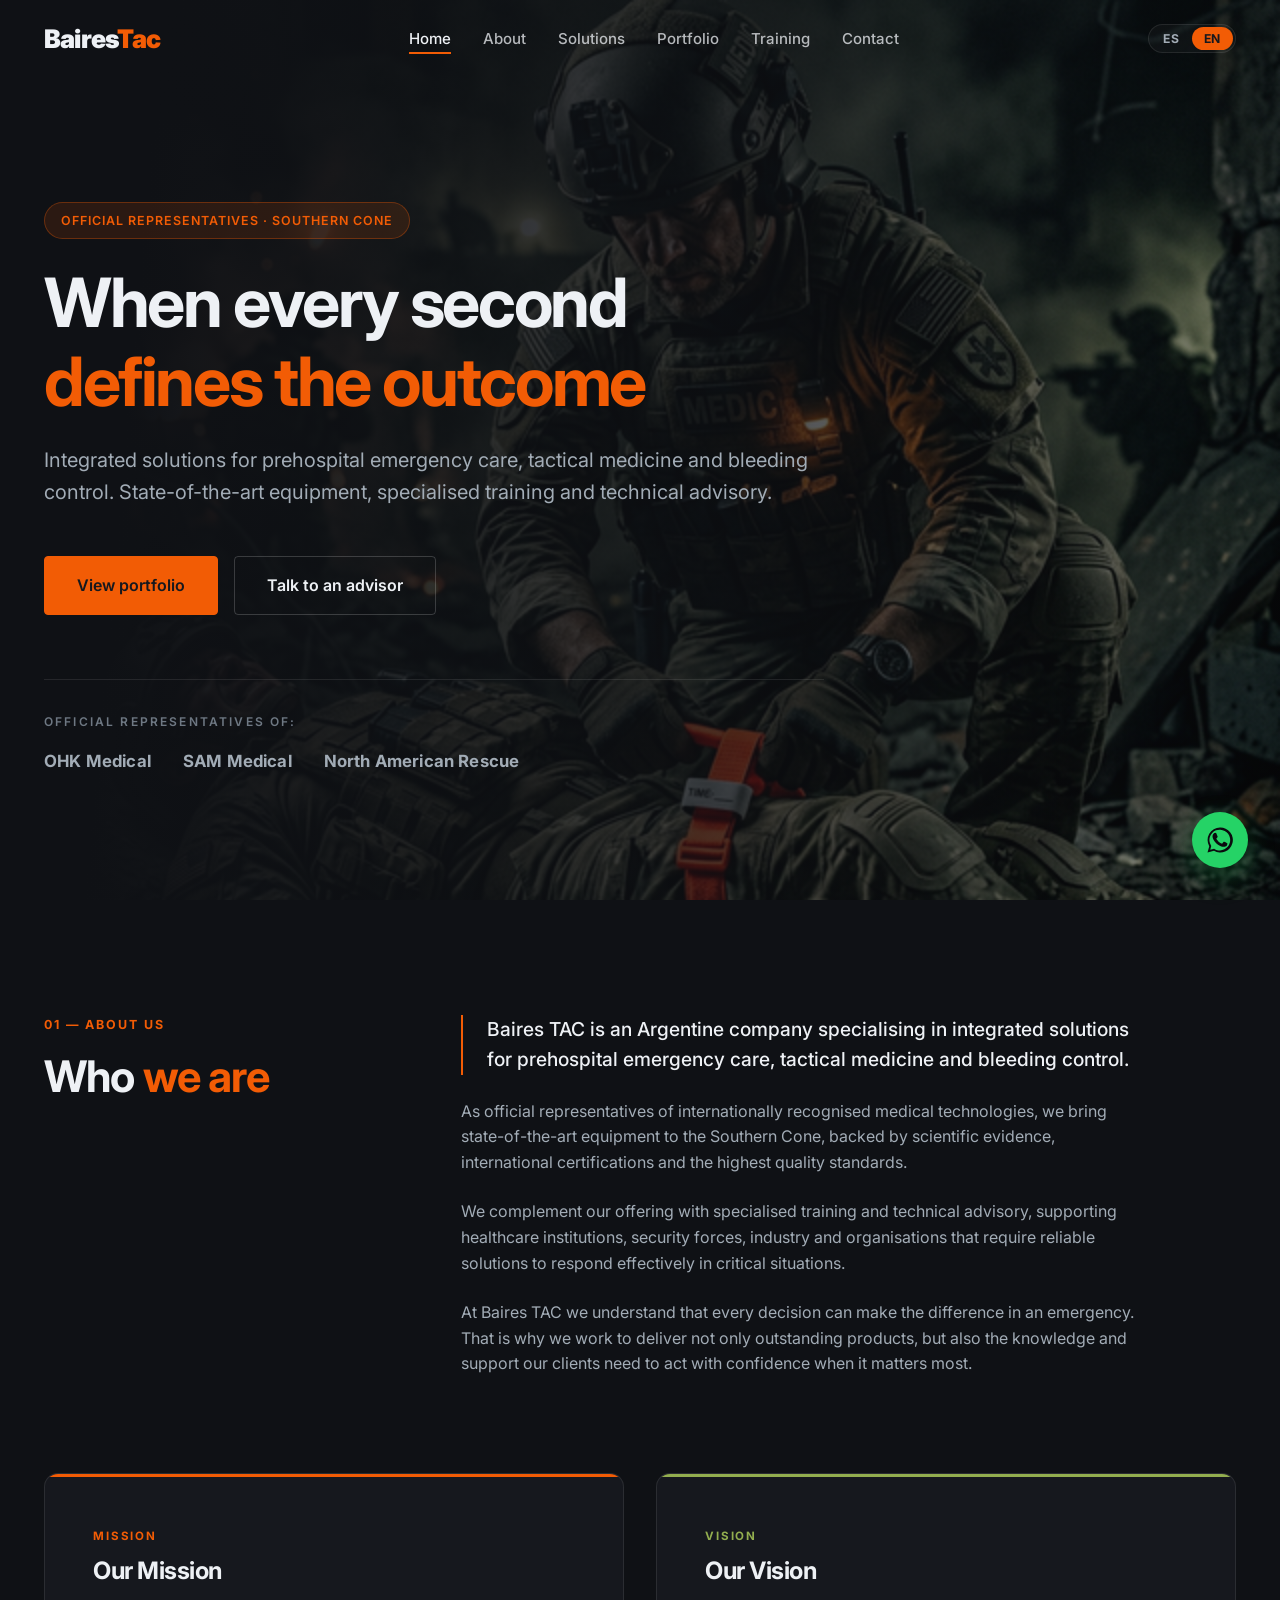
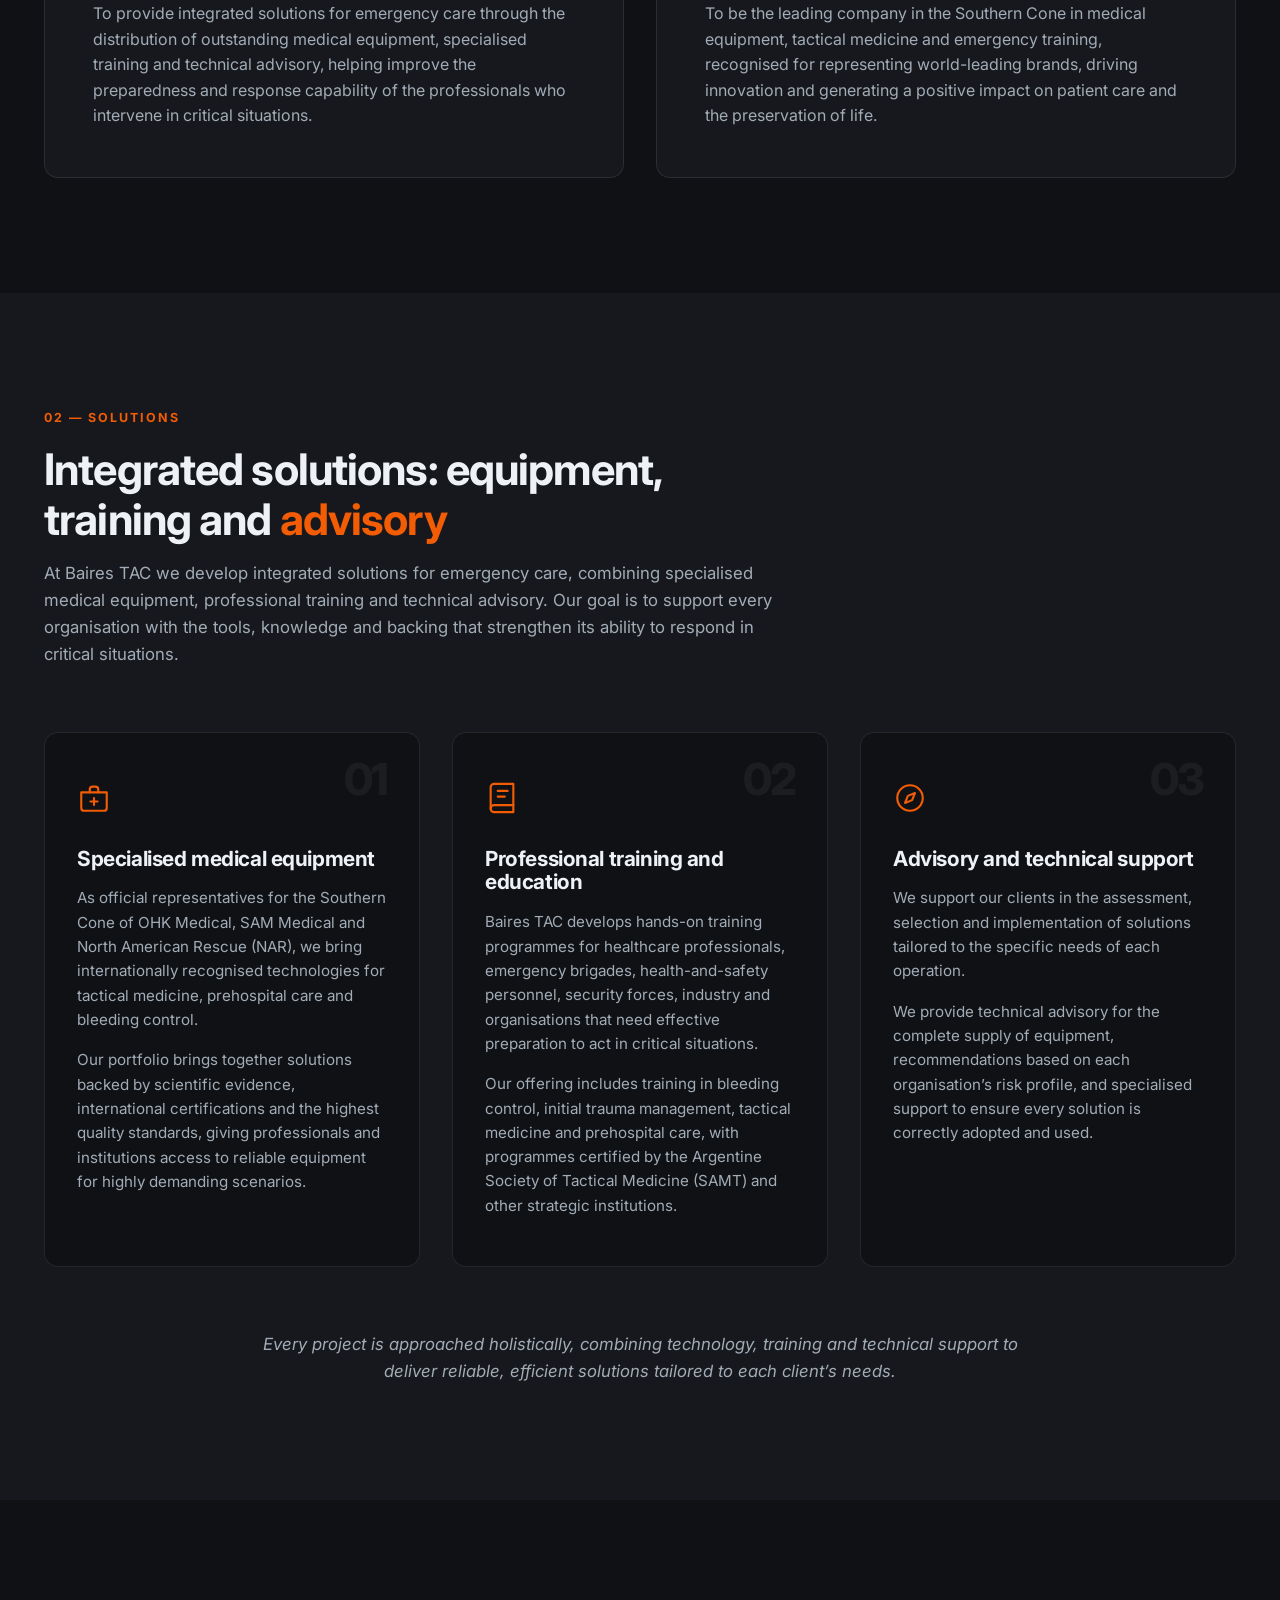
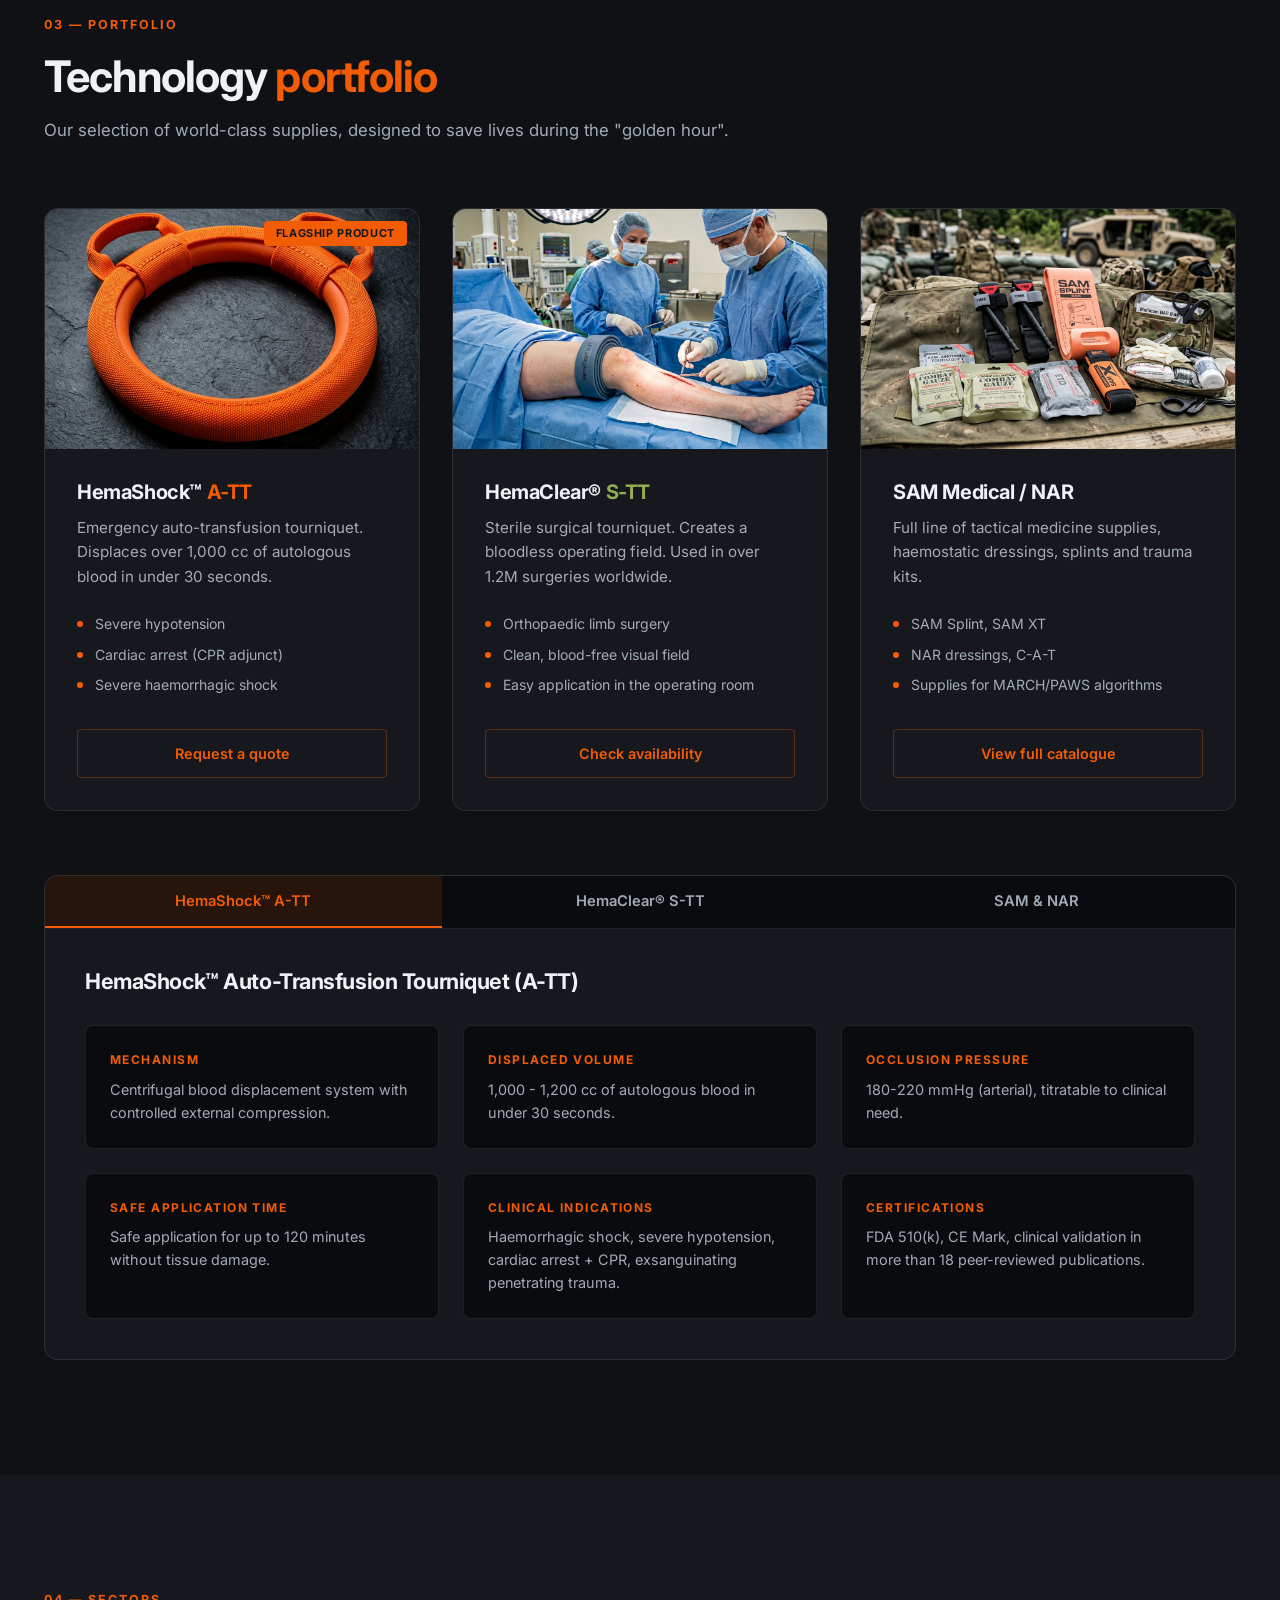
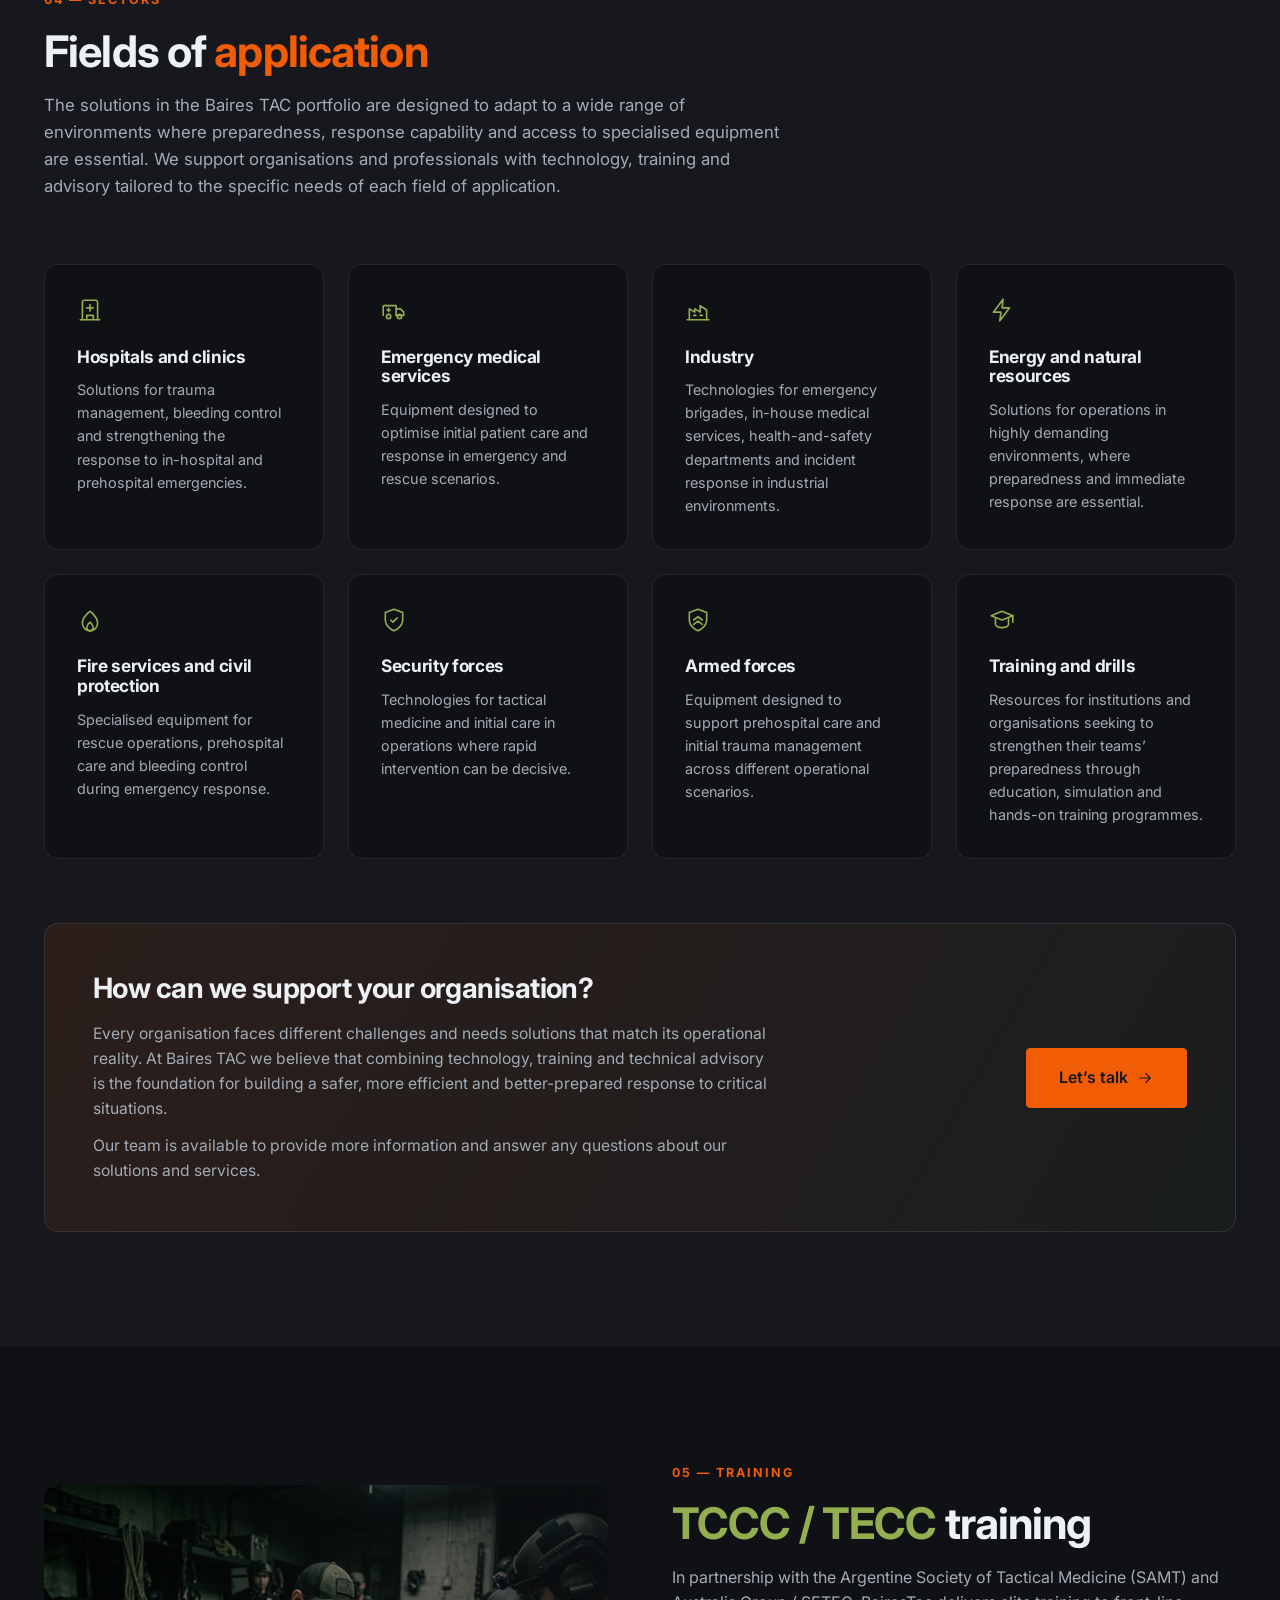
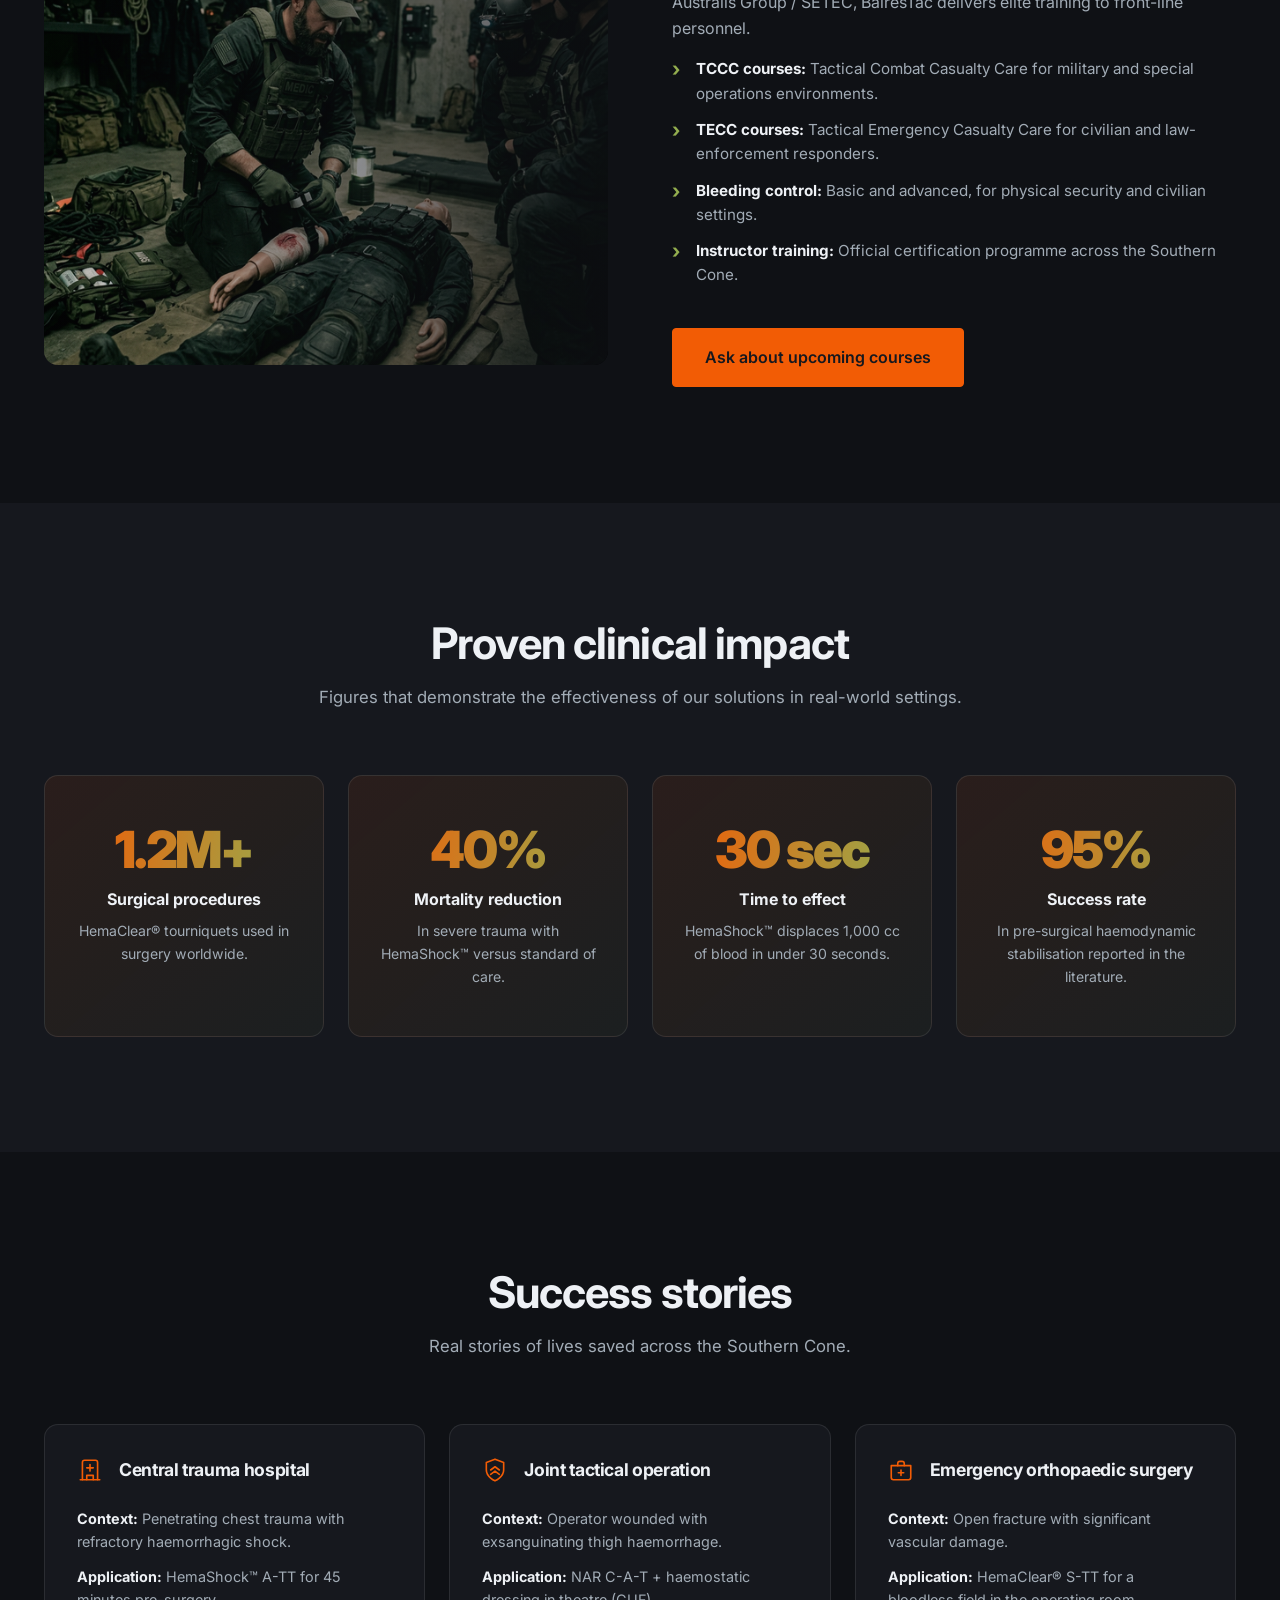
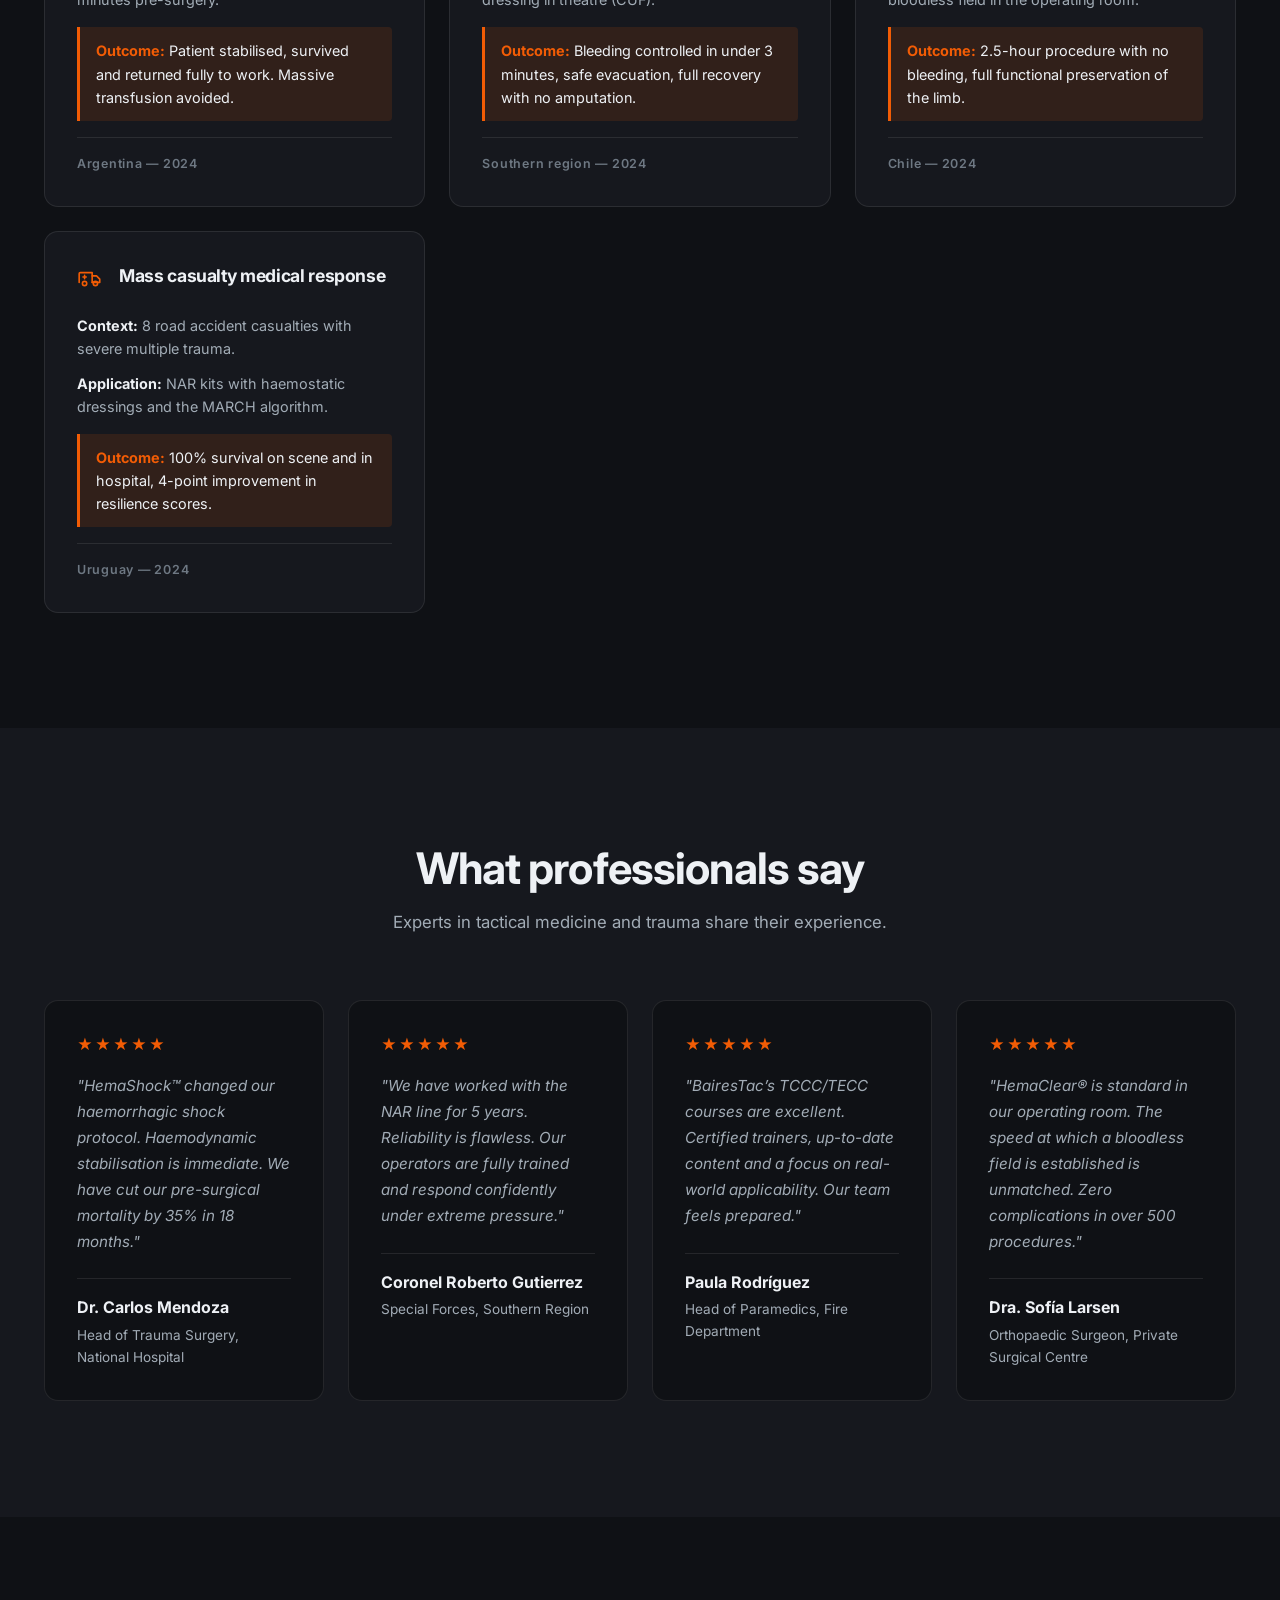
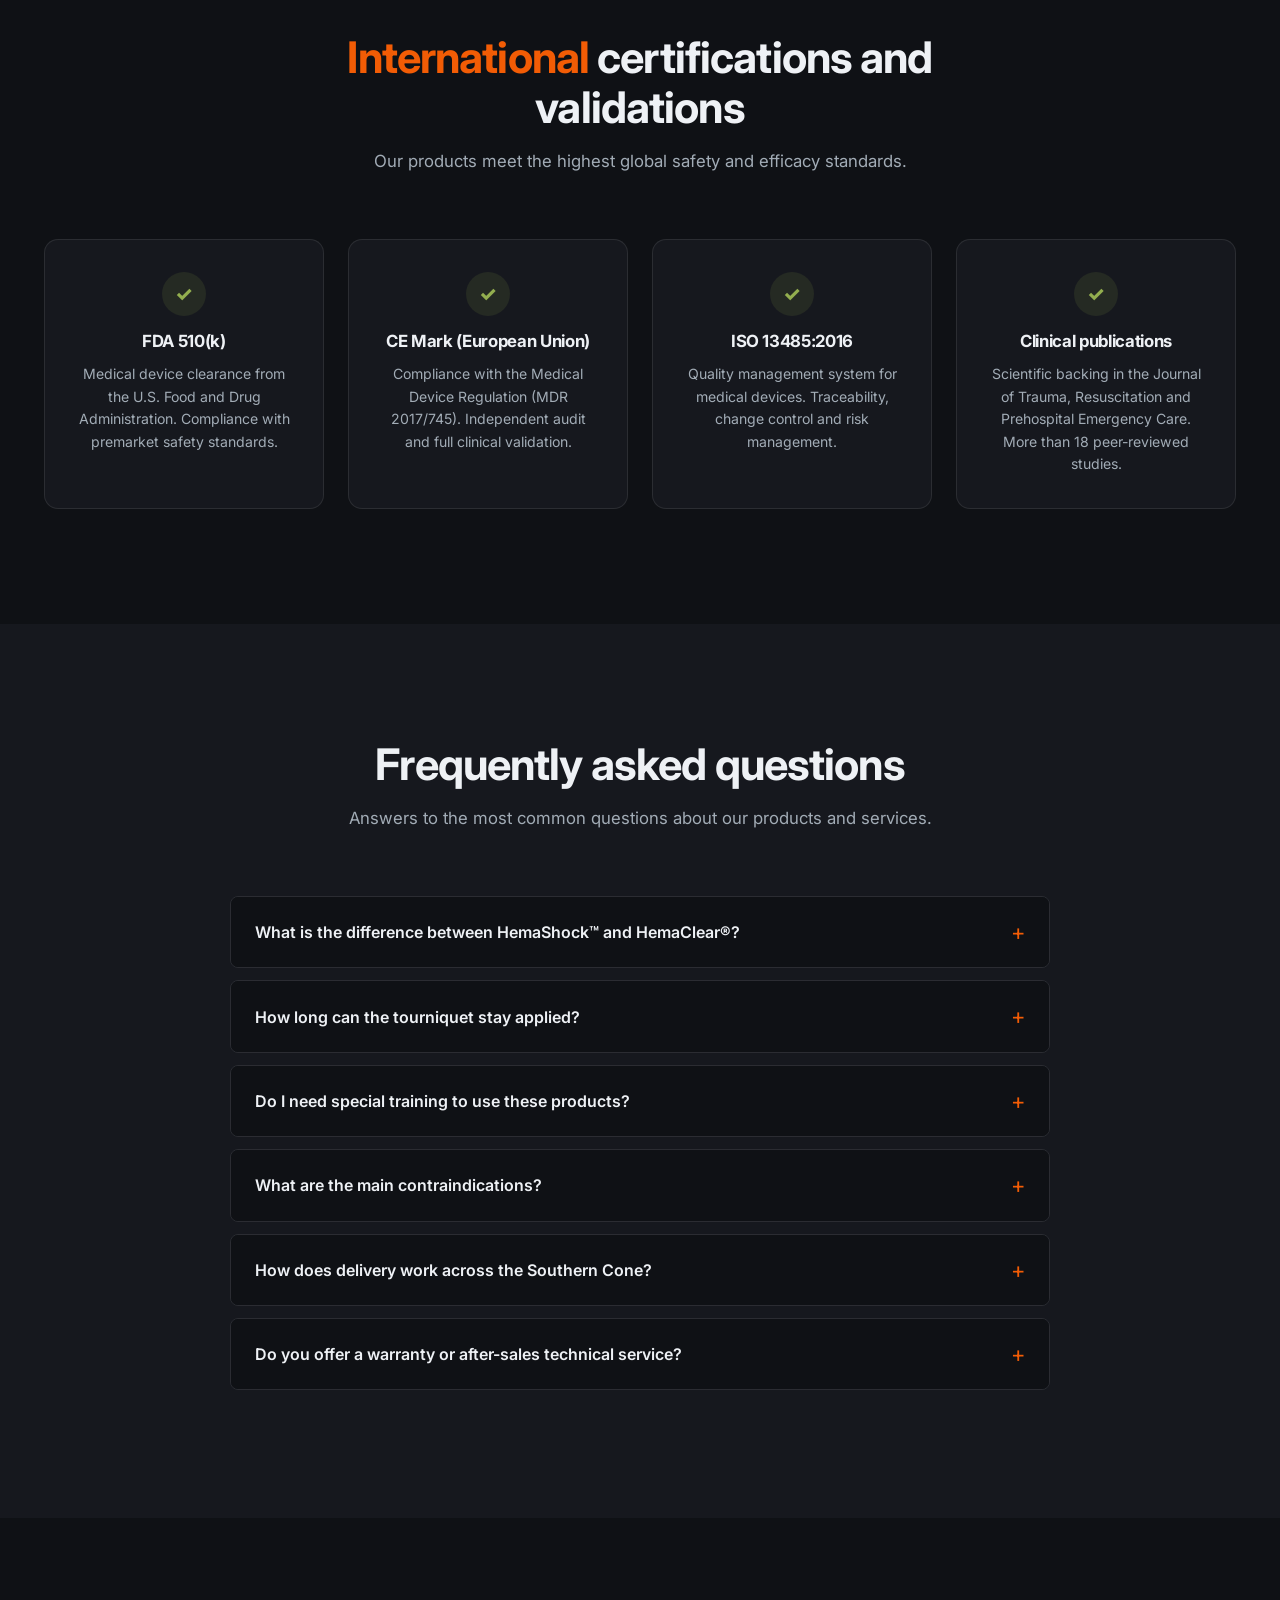
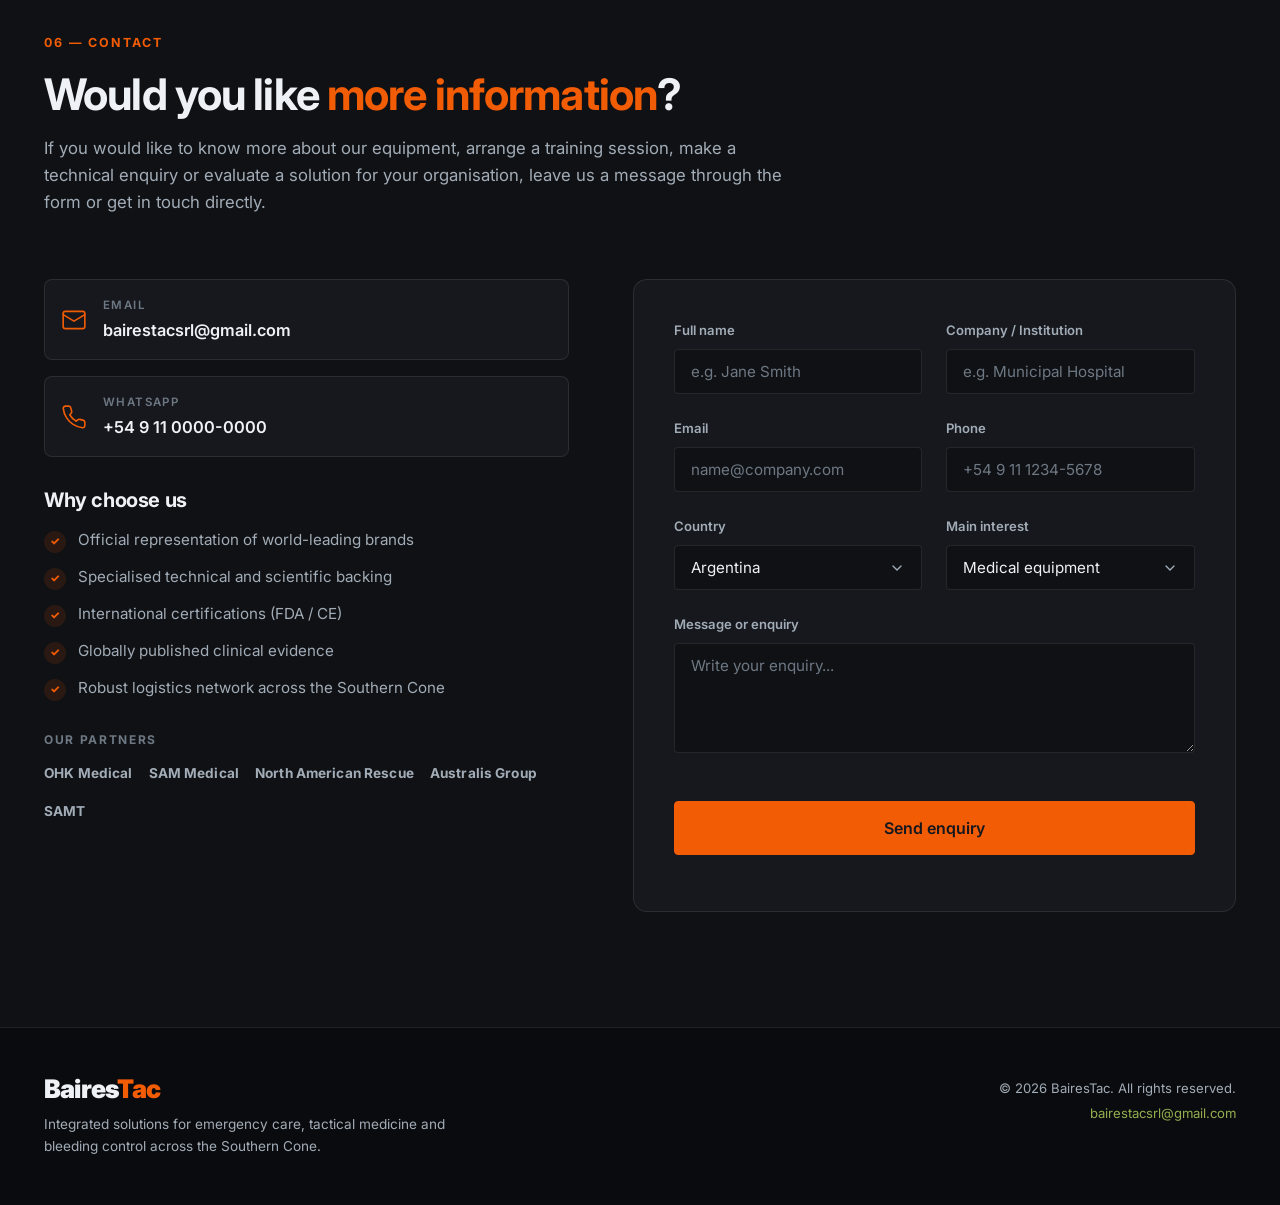
==== index.html @ 8e3c3877 "feat: reestructurar secciones, arreglar formulario y agregar ES/EN Contenido y estructura - Nueva se" ====
<!DOCTYPE html>
<html lang="es">

<head>
    <meta charset="UTF-8">
    <meta name="viewport" content="width=device-width, initial-scale=1.0">
    <title data-i18n="meta.title">BairesTac | Soluciones integrales para la atención de emergencias</title>
    <meta name="description" data-i18n-content="meta.description"
        content="Empresa argentina especializada en soluciones integrales para emergencias prehospitalarias, medicina táctica y control de hemorragias. Representantes oficiales de OHK Medical, SAM Medical y North American Rescue.">
    <link rel="preconnect" href="https://fonts.googleapis.com">
    <link rel="preconnect" href="https://fonts.gstatic.com" crossorigin>
    <link href="https://fonts.googleapis.com/css2?family=Inter:wght@300;400;500;600;700;800;900&display=swap"
        rel="stylesheet">
    <link rel="stylesheet" href="style.css">
</head>

<body>
    <a class="skip-link" href="#main" data-i18n="a11y.skip">Saltar al contenido principal</a>

    <!-- Icon sprite -->
    <svg class="svg-defs" aria-hidden="true" focusable="false" xmlns="http://www.w3.org/2000/svg">
        <defs>
            <symbol id="i-equipamiento" viewBox="0 0 24 24">
                <path d="M3 8h18v11a2 2 0 0 1-2 2H5a2 2 0 0 1-2-2z" />
                <path d="M9 8V6a2 2 0 0 1 2-2h2a2 2 0 0 1 2 2v2" />
                <path d="M12 12v5M9.5 14.5h5" />
            </symbol>
            <symbol id="i-formacion" viewBox="0 0 24 24">
                <path d="M4 19.5A2.5 2.5 0 0 1 6.5 17H20" />
                <path d="M6.5 2H20v20H6.5A2.5 2.5 0 0 1 4 19.5v-15A2.5 2.5 0 0 1 6.5 2z" />
                <path d="M9 7h7M9 11h5" />
            </symbol>
            <symbol id="i-asesoramiento" viewBox="0 0 24 24">
                <circle cx="12" cy="12" r="9" />
                <path d="m15.5 8.5-2 5-5 2 2-5z" />
            </symbol>
            <symbol id="i-hospital" viewBox="0 0 24 24">
                <path d="M3 21h18" />
                <path d="M5 21V5a2 2 0 0 1 2-2h10a2 2 0 0 1 2 2v16" />
                <path d="M12 7v6M9 10h6" />
                <path d="M9 21v-4h6v4" />
            </symbol>
            <symbol id="i-ems" viewBox="0 0 24 24">
                <path d="M2 17V9a1 1 0 0 1 1-1h11v9" />
                <path d="M14 11h4l3 3v3h-7" />
                <circle cx="7" cy="18" r="2" />
                <circle cx="17" cy="18" r="2" />
                <path d="M7 10.5v3M5.5 12h3" />
            </symbol>
            <symbol id="i-industria" viewBox="0 0 24 24">
                <path d="M2 21h20" />
                <path d="M4 21V11l5 3V11l5 3V8l6 4v9" />
                <path d="M8 17h2M14 17h2" />
            </symbol>
            <symbol id="i-energia" viewBox="0 0 24 24">
                <path d="M13 2 4 14h7l-1 8 9-12h-7z" />
            </symbol>
            <symbol id="i-bomberos" viewBox="0 0 24 24">
                <path d="M12 22a7 7 0 0 0 7-7c0-6-7-11-7-11S5 9 5 15a7 7 0 0 0 7 7z" />
                <path d="M12 22a3 3 0 0 0 3-3c0-2.5-3-5-3-5s-3 2.5-3 5a3 3 0 0 0 3 3z" />
            </symbol>
            <symbol id="i-seguridad" viewBox="0 0 24 24">
                <path d="M12 22s8-3.5 8-10V5l-8-3-8 3v7c0 6.5 8 10 8 10z" />
                <path d="m9 12 2 2 4-4" />
            </symbol>
            <symbol id="i-armadas" viewBox="0 0 24 24">
                <path d="M12 22s8-3.5 8-10V5l-8-3-8 3v7c0 6.5 8 10 8 10z" />
                <path d="m8 12 4-3 4 3" />
                <path d="m8 16 4-3 4 3" />
            </symbol>
            <symbol id="i-entrenamiento" viewBox="0 0 24 24">
                <path d="m2 8 10-4 10 4-10 4z" />
                <path d="M6 10.5V16c0 1.7 2.7 3 6 3s6-1.3 6-3v-5.5" />
                <path d="M22 8v6" />
            </symbol>
            <symbol id="i-mail" viewBox="0 0 24 24">
                <rect x="2" y="4" width="20" height="16" rx="2" />
                <path d="m2 7 10 6 10-6" />
            </symbol>
            <symbol id="i-phone" viewBox="0 0 24 24">
                <path
                    d="M22 16.9v3a2 2 0 0 1-2.2 2 19.8 19.8 0 0 1-8.6-3.1 19.5 19.5 0 0 1-6-6A19.8 19.8 0 0 1 2.1 4.2 2 2 0 0 1 4.1 2h3a2 2 0 0 1 2 1.7c.1 1 .4 1.9.7 2.8a2 2 0 0 1-.5 2.1L8.1 9.9a16 16 0 0 0 6 6l1.3-1.3a2 2 0 0 1 2.1-.4c.9.3 1.8.6 2.8.7a2 2 0 0 1 1.7 2z" />
            </symbol>
            <symbol id="i-arrow" viewBox="0 0 24 24">
                <path d="M5 12h14M13 6l6 6-6 6" />
            </symbol>
        </defs>
    </svg>

    <!-- Navbar -->
    <nav class="navbar" id="navbar">
        <div class="container nav-content">
            <a href="#inicio" class="logo">
                <span class="logo-baires">Baires</span><span class="logo-tac">Tac</span>
            </a>

            <ul class="nav-links" id="navLinks">
                <li><a href="#inicio" data-i18n="nav.inicio">Inicio</a></li>
                <li><a href="#nosotros" data-i18n="nav.nosotros">Nosotros</a></li>
                <li><a href="#soluciones" data-i18n="nav.soluciones">Soluciones</a></li>
                <li><a href="#portafolio" data-i18n="nav.portafolio">Portafolio</a></li>
                <li><a href="#capacitacion" data-i18n="nav.capacitacion">Capacitación</a></li>
                <li><a href="#contacto" data-i18n="nav.contacto">Contacto</a></li>
            </ul>

            <div class="nav-actions">
                <div class="lang-switch" role="group" data-i18n-aria-label="a11y.langGroup"
                    aria-label="Seleccionar idioma">
                    <button type="button" class="lang-btn is-active" data-lang="es" aria-pressed="true"
                        lang="es">ES</button>
                    <button type="button" class="lang-btn" data-lang="en" aria-pressed="false" lang="en">EN</button>
                </div>

                <button class="hamburger" id="hamburger" type="button" aria-expanded="false" aria-controls="navLinks"
                    data-i18n-aria-label="a11y.menu" aria-label="Abrir menú de navegación">
                    <span></span>
                    <span></span>
                    <span></span>
                </button>
            </div>
        </div>
    </nav>

    <main id="main">

        <!-- Hero / Inicio -->
        <header class="hero" id="inicio">
            <div class="hero-bg"></div>
            <div class="container hero-content">
                <div class="hero-text">
                    <div class="badge fade-up" data-i18n="hero.badge">Representantes oficiales · Cono Sur</div>
                    <h1 class="fade-up stagger-1" data-i18n="hero.title">Cuando cada segundo <span
                            class="text-orange">define el resultado</span></h1>
                    <p class="fade-up stagger-2" data-i18n="hero.lead">Soluciones integrales para la atención de
                        emergencias prehospitalarias, medicina táctica y control de hemorragias. Equipamiento de última
                        generación, capacitación especializada y asesoramiento técnico.</p>
                    <div class="hero-actions fade-up stagger-3">
                        <a href="#portafolio" class="btn-primary" data-i18n="hero.ctaPrimary">Ver portafolio</a>
                        <a href="#contacto" class="btn-secondary" data-i18n="hero.ctaSecondary">Contactar un
                            asesor</a>
                    </div>

                    <div class="hero-logos fade-up stagger-4">
                        <p data-i18n="hero.brandsLabel">Representantes oficiales de:</p>
                        <div class="logos-grid">
                            <span class="brand-text">OHK Medical</span>
                            <span class="brand-text">SAM Medical</span>
                            <span class="brand-text">North American Rescue</span>
                        </div>
                    </div>
                </div>
            </div>
        </header>

        <!-- Nosotros -->
        <section id="nosotros" class="section">
            <div class="container">
                <div class="editorial-grid">
                    <div class="editorial-aside fade-up">
                        <span class="eyebrow" data-i18n="about.eyebrow">01 — Nosotros</span>
                        <h2 data-i18n="about.title">Quiénes <span class="text-orange">somos</span></h2>
                    </div>

                    <div class="editorial-body fade-up stagger-1">
                        <p class="lead" data-i18n="about.p1">Baires TAC es una empresa argentina especializada en
                            soluciones integrales para la atención de emergencias prehospitalarias, medicina táctica y
                            control de hemorragias.</p>
                        <p data-i18n="about.p2">Como representantes oficiales de tecnologías médicas de reconocimiento
                            internacional, acercamos al Cono Sur equipamiento de última generación respaldado por
                            evidencia científica, certificaciones internacionales y los más altos estándares de calidad.
                        </p>
                        <p data-i18n="about.p3">Complementamos nuestra propuesta con capacitación especializada y
                            asesoramiento técnico, acompañando a instituciones de salud, fuerzas de seguridad,
                            industrias y organizaciones que requieren soluciones confiables para responder eficazmente
                            ante situaciones críticas.</p>
                        <p data-i18n="about.p4">En Baires TAC entendemos que cada decisión puede marcar la diferencia en
                            una emergencia. Por eso trabajamos para ofrecer no solo productos de excelencia, sino
                            también el conocimiento y el respaldo necesarios para que nuestros clientes actúen con
                            seguridad cuando más importa.</p>
                    </div>
                </div>

                <div class="mv-grid">
                    <article class="mv-card fade-up stagger-1">
                        <span class="mv-tag" data-i18n="about.missionTag">Misión</span>
                        <h3 data-i18n="about.missionTitle">Nuestra Misión</h3>
                        <p data-i18n="about.missionText">Brindar soluciones integrales para la atención de emergencias
                            mediante la distribución de equipamiento médico de excelencia, la capacitación especializada
                            y el asesoramiento técnico, contribuyendo a mejorar la preparación y la capacidad de
                            respuesta de los profesionales que intervienen en situaciones críticas.</p>
                    </article>

                    <article class="mv-card mv-card--olive fade-up stagger-2">
                        <span class="mv-tag" data-i18n="about.visionTag">Visión</span>
                        <h3 data-i18n="about.visionTitle">Nuestra Visión</h3>
                        <p data-i18n="about.visionText">Ser la empresa referente del Cono Sur en equipamiento médico,
                            medicina táctica y capacitación para emergencias, reconocida por representar marcas líderes
                            a nivel mundial, impulsar la innovación y generar un impacto positivo en la atención de
                            pacientes y la preservación de la vida.</p>
                    </article>
                </div>
            </div>
        </section>

        <!-- Soluciones -->
        <section id="soluciones" class="section bg-card">
            <div class="container">
                <div class="section-header fade-up">
                    <span class="eyebrow" data-i18n="solutions.eyebrow">02 — Soluciones</span>
                    <h2 data-i18n="solutions.title">Soluciones integrales: equipamiento, capacitación y <span
                            class="text-orange">asesoramiento</span></h2>
                    <p data-i18n="solutions.lead">En Baires TAC desarrollamos soluciones integrales para la atención de
                        emergencias, combinando equipamiento médico especializado, capacitación profesional y
                        asesoramiento técnico. Nuestro objetivo es acompañar a cada organización con herramientas,
                        conocimientos y soporte que fortalezcan su capacidad de respuesta ante situaciones críticas.</p>
                </div>

                <div class="pillars-grid">
                    <article class="pillar-card fade-up stagger-1">
                        <span class="pillar-num">01</span>
                        <svg class="icon icon-lg" aria-hidden="true">
                            <use href="#i-equipamiento" />
                        </svg>
                        <h3 data-i18n="solutions.p1Title">Equipamiento médico especializado</h3>
                        <p data-i18n="solutions.p1a">Como representantes oficiales para el Cono Sur de OHK Medical, SAM
                            Medical y North American Rescue (NAR), acercamos tecnologías de referencia internacional
                            para medicina táctica, atención prehospitalaria y control de hemorragias.</p>
                        <p data-i18n="solutions.p1b">Nuestro portafolio reúne soluciones respaldadas por evidencia
                            científica, certificaciones internacionales y los más altos estándares de calidad,
                            ofreciendo a profesionales e instituciones acceso a equipamiento confiable para escenarios
                            de alta exigencia.</p>
                    </article>

                    <article class="pillar-card fade-up stagger-2">
                        <span class="pillar-num">02</span>
                        <svg class="icon icon-lg" aria-hidden="true">
                            <use href="#i-formacion" />
                        </svg>
                        <h3 data-i18n="solutions.p2Title">Capacitación y formación profesional</h3>
                        <p data-i18n="solutions.p2a">Baires TAC desarrolla programas de capacitación práctica destinados
                            a profesionales de la salud, brigadas de emergencia, personal de seguridad e higiene,
                            fuerzas de seguridad, industrias y organizaciones que requieren una preparación eficaz para
                            actuar en situaciones críticas.</p>
                        <p data-i18n="solutions.p2b">Nuestra propuesta incluye formación en control de hemorragias,
                            manejo inicial del trauma, medicina táctica y atención prehospitalaria, con programas
                            certificados por la Sociedad Argentina de Medicina Táctica (SAMT) y otras instituciones
                            estratégicas.</p>
                    </article>

                    <article class="pillar-card fade-up stagger-3">
                        <span class="pillar-num">03</span>
                        <svg class="icon icon-lg" aria-hidden="true">
                            <use href="#i-asesoramiento" />
                        </svg>
                        <h3 data-i18n="solutions.p3Title">Asesoramiento y soporte técnico</h3>
                        <p data-i18n="solutions.p3a">Acompañamos a nuestros clientes en la evaluación, selección e
                            implementación de soluciones adaptadas a las necesidades específicas de cada operación.</p>
                        <p data-i18n="solutions.p3b">Brindamos asesoramiento técnico para la provisión integral de
                            equipamiento, recomendaciones según el perfil de riesgo de cada organización y soporte
                            especializado para garantizar la correcta incorporación y utilización de cada solución.</p>
                    </article>
                </div>

                <p class="solutions-closing fade-up" data-i18n="solutions.closing">Cada proyecto es abordado de manera
                    integral, combinando tecnología, formación y acompañamiento técnico para ofrecer soluciones
                    confiables, eficientes y adaptadas a las necesidades de cada cliente.</p>
            </div>
        </section>

        <!-- Portafolio Tecnológico -->
        <section id="portafolio" class="section">
            <div class="container">
                <div class="section-header fade-up">
                    <span class="eyebrow" data-i18n="portfolio.eyebrow">03 — Portafolio</span>
                    <h2 data-i18n="portfolio.title">Portafolio <span class="text-orange">tecnológico</span></h2>
                    <p data-i18n="portfolio.lead">Nuestra selección de insumos de clase mundial, diseñados para salvar
                        vidas en la "hora dorada".</p>
                </div>

                <div class="products-grid">
                    <!-- Producto 1 -->
                    <article class="product-card fade-up stagger-1">
                        <div class="product-img">
                            <img src="images/hemashock-product.png" alt="Torniquete de autotransfusión HemaShock A-TT">
                            <div class="product-badge" data-i18n="portfolio.p1Badge">Producto estrella</div>
                        </div>
                        <div class="product-content">
                            <h3>HemaShock™ <span class="text-orange">A-TT</span></h3>
                            <p class="product-desc" data-i18n="portfolio.p1Desc">Torniquete de auto-transfusión de
                                emergencia. Desplaza más de 1.000 cc de sangre autóloga en menos de 30 segundos.</p>
                            <ul class="product-features">
                                <li><i class="icon-check"></i><span data-i18n="portfolio.p1f1">Hipotensión
                                        severa</span></li>
                                <li><i class="icon-check"></i><span data-i18n="portfolio.p1f2">Paro cardíaco (adjunto a
                                        RCP)</span></li>
                                <li><i class="icon-check"></i><span data-i18n="portfolio.p1f3">Shock hemorrágico
                                        severo</span></li>
                            </ul>
                            <a href="#contacto" class="btn-primary-outline btn-small w-100 text-center"
                                data-i18n="portfolio.ctaQuote">Solicitar cotización</a>
                        </div>
                    </article>

                    <!-- Producto 2 -->
                    <article class="product-card fade-up stagger-2">
                        <div class="product-img">
                            <img src="images/hemaclear-product.png" alt="Torniquete quirúrgico HemaClear S-TT">
                        </div>
                        <div class="product-content">
                            <h3>HemaClear® <span class="text-olive">S-TT</span></h3>
                            <p class="product-desc" data-i18n="portfolio.p2Desc">Torniquete quirúrgico estéril. Permite
                                un campo operatorio exsangüe. Usado en más de 1.2M de cirugías a nivel global.</p>
                            <ul class="product-features">
                                <li><i class="icon-check"></i><span data-i18n="portfolio.p2f1">Cirugía ortopédica de
                                        extremidades</span></li>
                                <li><i class="icon-check"></i><span data-i18n="portfolio.p2f2">Campo visual limpio y sin
                                        sangre</span></li>
                                <li><i class="icon-check"></i><span data-i18n="portfolio.p2f3">Fácil aplicación en
                                        quirófano</span></li>
                            </ul>
                            <a href="#contacto" class="btn-primary-outline btn-small w-100 text-center"
                                data-i18n="portfolio.ctaAvail">Consultar disponibilidad</a>
                        </div>
                    </article>

                    <!-- Producto 3 -->
                    <article class="product-card fade-up stagger-3">
                        <div class="product-img">
                            <img src="images/sam-nar-products.png" alt="Insumos SAM Medical y North American Rescue">
                        </div>
                        <div class="product-content">
                            <h3>SAM Medical / NAR</h3>
                            <p class="product-desc" data-i18n="portfolio.p3Desc">Línea completa de insumos de medicina
                                táctica, vendajes hemostáticos, férulas y kits de trauma.</p>
                            <ul class="product-features">
                                <li><i class="icon-check"></i><span data-i18n="portfolio.p3f1">SAM Splint, SAM
                                        XT</span></li>
                                <li><i class="icon-check"></i><span data-i18n="portfolio.p3f2">Vendajes NAR,
                                        C-A-T</span></li>
                                <li><i class="icon-check"></i><span data-i18n="portfolio.p3f3">Insumos para algoritmos
                                        MARCH/PAWS</span></li>
                            </ul>
                            <a href="#contacto" class="btn-primary-outline btn-small w-100 text-center"
                                data-i18n="portfolio.ctaCatalog">Ver catálogo completo</a>
                        </div>
                    </article>
                </div>

                <!-- Especificaciones técnicas -->
                <div class="specs-container fade-up mt-6">
                    <div class="specs-tabs" role="tablist" data-i18n-aria-label="a11y.specsTabs"
                        aria-label="Especificaciones técnicas por producto">
                        <button class="specs-tab-btn is-active" type="button" role="tab" aria-selected="true"
                            data-specs="specs-hemashock">HemaShock™ A-TT</button>
                        <button class="specs-tab-btn" type="button" role="tab" aria-selected="false"
                            data-specs="specs-hemaclear">HemaClear® S-TT</button>
                        <button class="specs-tab-btn" type="button" role="tab" aria-selected="false"
                            data-specs="specs-nar">SAM &amp; NAR</button>
                    </div>

                    <div class="specs-content">
                        <div class="specs-pane is-active" id="specs-hemashock" role="tabpanel">
                            <h3>HemaShock™ Auto-Transfusion Tourniquet (A-TT)</h3>
                            <div class="specs-details">
                                <div class="spec-item">
                                    <div class="spec-label" data-i18n="specs.mechanism">Mecanismo</div>
                                    <p data-i18n="specs.hs.mechanism">Sistema de desplazamiento centrífugo de sangre con
                                        compresión externa controlada.</p>
                                </div>
                                <div class="spec-item">
                                    <div class="spec-label" data-i18n="specs.volume">Volumen desplazado</div>
                                    <p data-i18n="specs.hs.volume">1.000 - 1.200 cc de sangre autóloga en menos de 30
                                        segundos.</p>
                                </div>
                                <div class="spec-item">
                                    <div class="spec-label" data-i18n="specs.pressure">Presión de oclusión</div>
                                    <p data-i18n="specs.hs.pressure">180-220 mmHg (arterial), titulables según necesidad
                                        clínica.</p>
                                </div>
                                <div class="spec-item">
                                    <div class="spec-label" data-i18n="specs.safety">Tiempo de seguridad</div>
                                    <p data-i18n="specs.hs.safety">Aplicación segura por hasta 120 minutos sin daño
                                        tisular.</p>
                                </div>
                                <div class="spec-item">
                                    <div class="spec-label" data-i18n="specs.indications">Indicaciones clínicas</div>
                                    <p data-i18n="specs.hs.indications">Shock hemorrágico, hipotensión severa, paro
                                        cardíaco + RCP, trauma penetrante exanguinante.</p>
                                </div>
                                <div class="spec-item">
                                    <div class="spec-label" data-i18n="specs.certs">Certificaciones</div>
                                    <p data-i18n="specs.hs.certs">FDA 510(k), CE Mark, validación clínica en más de 18
                                        publicaciones peer-reviewed.</p>
                                </div>
                            </div>
                        </div>

                        <div class="specs-pane" id="specs-hemaclear" role="tabpanel">
                            <h3>HemaClear® Surgical Tourniquet (S-TT)</h3>
                            <div class="specs-details">
                                <div class="spec-item">
                                    <div class="spec-label" data-i18n="specs.design">Diseño</div>
                                    <p data-i18n="specs.hc.design">Torniquete estéril de un solo uso, ergonómico y de
                                        rápida aplicación.</p>
                                </div>
                                <div class="spec-item">
                                    <div class="spec-label" data-i18n="specs.field">Campo exsangüe</div>
                                    <p data-i18n="specs.hc.field">Línea isquémica clara en menos de 90 segundos, sin
                                        sangrado de bordes.</p>
                                </div>
                                <div class="spec-item">
                                    <div class="spec-label" data-i18n="specs.material">Material</div>
                                    <p data-i18n="specs.hc.material">Silicona médica hipoalergénica, resistente a
                                        fluidos corporales y antisépticos.</p>
                                </div>
                                <div class="spec-item">
                                    <div class="spec-label" data-i18n="specs.compat">Compatibilidad</div>
                                    <p data-i18n="specs.hc.compat">Extremidades superiores e inferiores; cirugía
                                        ortopédica, plástica y vascular.</p>
                                </div>
                                <div class="spec-item">
                                    <div class="spec-label" data-i18n="specs.ischemia">Tiempo de isquemia</div>
                                    <p data-i18n="specs.hc.ischemia">Seguro hasta 180 minutos en extremidades sin
                                        documentación de complicaciones.</p>
                                </div>
                                <div class="spec-item">
                                    <div class="spec-label" data-i18n="specs.validation">Validación</div>
                                    <p data-i18n="specs.hc.validation">Utilizado en más de 1.2M de procedimientos; ISO
                                        13485, CE Mark Clase IIA.</p>
                                </div>
                            </div>
                        </div>

                        <div class="specs-pane" id="specs-nar" role="tabpanel">
                            <h3>SAM Medical &amp; North American Rescue (NAR)</h3>
                            <div class="specs-details">
                                <div class="spec-item">
                                    <div class="spec-label" data-i18n="specs.samLine">Línea SAM</div>
                                    <p data-i18n="specs.nar.samLine">SAM Splint, SAM XT, férulas de vacío y tablillas
                                        modulares para inmovilización.</p>
                                </div>
                                <div class="spec-item">
                                    <div class="spec-label" data-i18n="specs.narLine">Línea NAR</div>
                                    <p data-i18n="specs.nar.narLine">Vendajes hemostáticos (Combat Gauze, QuikClot),
                                        torniquetes C-A-T, kits C-TECC.</p>
                                </div>
                                <div class="spec-item">
                                    <div class="spec-label" data-i18n="specs.algorithms">Algoritmos</div>
                                    <p data-i18n="specs.nar.algorithms">Compatibilidad total con MARCH (Massive
                                        bleeding, Airway, Respiration, Circulation, Hypothermia) y PAWS.</p>
                                </div>
                                <div class="spec-item">
                                    <div class="spec-label" data-i18n="specs.stock">Capacidad de stock</div>
                                    <p data-i18n="specs.nar.stock">Disponibilidad en distribución directa y kits
                                        personalizados según protocolos institucionales.</p>
                                </div>
                                <div class="spec-item">
                                    <div class="spec-label" data-i18n="specs.certs2">Certificaciones</div>
                                    <p data-i18n="specs.nar.certs">Equipamiento estándar en operaciones militares OTAN,
                                        FBI-HRT, MARSOC, DEA-SRT.</p>
                                </div>
                                <div class="spec-item">
                                    <div class="spec-label" data-i18n="specs.training">Entrenamiento</div>
                                    <p data-i18n="specs.nar.training">Cursos de aplicación rápida, compatibles con
                                        TCCC/TECC, en menos de 8 horas de capacitación.</p>
                                </div>
                            </div>
                        </div>
                    </div>
                </div>
            </div>
        </section>

        <!-- Ámbitos de Aplicación -->
        <section id="ambitos" class="section bg-card">
            <div class="container">
                <div class="section-header fade-up">
                    <span class="eyebrow" data-i18n="fields.eyebrow">04 — Ámbitos</span>
                    <h2 data-i18n="fields.title">Ámbitos de <span class="text-orange">aplicación</span></h2>
                    <p data-i18n="fields.lead">Las soluciones que integran el portafolio de Baires TAC están diseñadas
                        para adaptarse a una amplia variedad de entornos donde la preparación, la capacidad de respuesta
                        y el acceso a equipamiento especializado resultan fundamentales. Acompañamos a organizaciones y
                        profesionales con tecnologías, capacitación y asesoramiento orientados a las necesidades
                        específicas de cada ámbito de aplicación.</p>
                </div>

                <div class="fields-grid">
                    <article class="field-card fade-up stagger-1">
                        <svg class="icon icon-md" aria-hidden="true">
                            <use href="#i-hospital" />
                        </svg>
                        <h3 data-i18n="fields.f1Title">Hospitales y clínicas</h3>
                        <p data-i18n="fields.f1Text">Soluciones para el manejo del trauma, control de hemorragias y
                            fortalecimiento de la respuesta ante emergencias intrahospitalarias y prehospitalarias.</p>
                    </article>

                    <article class="field-card fade-up stagger-1">
                        <svg class="icon icon-md" aria-hidden="true">
                            <use href="#i-ems" />
                        </svg>
                        <h3 data-i18n="fields.f2Title">Servicios de emergencias médicas</h3>
                        <p data-i18n="fields.f2Text">Equipamiento destinado a optimizar la atención inicial del paciente
                            y la respuesta en escenarios de emergencia y rescate.</p>
                    </article>

                    <article class="field-card fade-up stagger-2">
                        <svg class="icon icon-md" aria-hidden="true">
                            <use href="#i-industria" />
                        </svg>
                        <h3 data-i18n="fields.f3Title">Industria</h3>
                        <p data-i18n="fields.f3Text">Tecnologías orientadas a brigadas de emergencia, servicios médicos
                            internos, áreas de seguridad e higiene y respuesta ante incidentes en entornos industriales.
                        </p>
                    </article>

                    <article class="field-card fade-up stagger-2">
                        <svg class="icon icon-md" aria-hidden="true">
                            <use href="#i-energia" />
                        </svg>
                        <h3 data-i18n="fields.f4Title">Energía y recursos naturales</h3>
                        <p data-i18n="fields.f4Text">Soluciones para operaciones desarrolladas en entornos de alta
                            exigencia, donde la preparación y la respuesta inmediata resultan esenciales.</p>
                    </article>

                    <article class="field-card fade-up stagger-3">
                        <svg class="icon icon-md" aria-hidden="true">
                            <use href="#i-bomberos" />
                        </svg>
                        <h3 data-i18n="fields.f5Title">Bomberos y protección civil</h3>
                        <p data-i18n="fields.f5Text">Equipamiento especializado para tareas de rescate, atención
                            prehospitalaria y control de hemorragias durante la respuesta a emergencias.</p>
                    </article>

                    <article class="field-card fade-up stagger-3">
                        <svg class="icon icon-md" aria-hidden="true">
                            <use href="#i-seguridad" />
                        </svg>
                        <h3 data-i18n="fields.f6Title">Fuerzas de seguridad</h3>
                        <p data-i18n="fields.f6Text">Tecnologías destinadas a la medicina táctica y la atención inicial
                            en operaciones donde la intervención rápida puede resultar determinante.</p>
                    </article>

                    <article class="field-card fade-up stagger-4">
                        <svg class="icon icon-md" aria-hidden="true">
                            <use href="#i-armadas" />
                        </svg>
                        <h3 data-i18n="fields.f7Title">Fuerzas armadas</h3>
                        <p data-i18n="fields.f7Text">Equipamiento diseñado para apoyar la atención prehospitalaria y el
                            manejo inicial del trauma en distintos escenarios operativos.</p>
                    </article>

                    <article class="field-card fade-up stagger-4">
                        <svg class="icon icon-md" aria-hidden="true">
                            <use href="#i-entrenamiento" />
                        </svg>
                        <h3 data-i18n="fields.f8Title">Capacitación y entrenamiento</h3>
                        <p data-i18n="fields.f8Text">Recursos para instituciones y organizaciones que buscan fortalecer
                            la preparación de sus equipos mediante programas de formación, simulación y entrenamiento
                            práctico.</p>
                    </article>
                </div>

                <div class="cta-band fade-up">
                    <div class="cta-band-text">
                        <h3 data-i18n="fields.ctaTitle">¿Cómo podemos acompañar a tu organización?</h3>
                        <p data-i18n="fields.ctaP1">Cada organización enfrenta desafíos diferentes y requiere soluciones
                            acordes a su realidad operativa. En Baires TAC creemos que la combinación de tecnología,
                            capacitación y asesoramiento técnico es la base para construir una respuesta más segura,
                            eficiente y preparada ante situaciones críticas.</p>
                        <p data-i18n="fields.ctaP2">Nuestro equipo está disponible para brindar más información y
                            responder cualquier consulta sobre nuestras soluciones y servicios.</p>
                    </div>
                    <a href="#contacto" class="btn-primary cta-band-btn">
                        <span data-i18n="fields.ctaBtn">Hablemos</span>
                        <svg class="icon icon-sm" aria-hidden="true">
                            <use href="#i-arrow" />
                        </svg>
                    </a>
                </div>
            </div>
        </section>

        <!-- Capacitación -->
        <section id="capacitacion" class="section">
            <div class="container">
                <div class="training-grid">
                    <div class="training-img fade-up">
                        <img src="images/training.png" alt="Entrenamiento en medicina táctica y control de hemorragias">
                        <div class="img-overlay"></div>
                    </div>
                    <div class="training-content fade-up stagger-1">
                        <span class="eyebrow" data-i18n="training.eyebrow">05 — Capacitación</span>
                        <h2 data-i18n="training.title">Capacitación <span class="text-olive">TCCC / TECC</span></h2>
                        <p data-i18n="training.lead">En alianza con la Sociedad Argentina de Medicina Táctica (SAMT) y
                            Australis Group / SETEC, BairesTac ofrece formación de élite al personal de primera línea.
                        </p>

                        <ul class="training-list mt-2">
                            <li><strong data-i18n="training.i1Title">Cursos TCCC:</strong> <span
                                    data-i18n="training.i1Text">Tactical Combat Casualty Care para entornos militares y
                                    especiales.</span></li>
                            <li><strong data-i18n="training.i2Title">Cursos TECC:</strong> <span
                                    data-i18n="training.i2Text">Tactical Emergency Casualty Care para respondedores
                                    civiles y policiales.</span></li>
                            <li><strong data-i18n="training.i3Title">Control de hemorragias:</strong> <span
                                    data-i18n="training.i3Text">Básico y avanzado para seguridad física y civil.</span>
                            </li>
                            <li><strong data-i18n="training.i4Title">Formación de instructores:</strong> <span
                                    data-i18n="training.i4Text">Programa de certificación oficial en el Cono
                                    Sur.</span></li>
                        </ul>
                        <a href="#contacto" class="btn-primary mt-2" data-i18n="training.cta">Consultar próximos
                            cursos</a>
                    </div>
                </div>
            </div>
        </section>

        <!-- Impacto Clínico -->
        <section class="section bg-card">
            <div class="container">
                <div class="section-header text-center fade-up">
                    <h2 data-i18n="stats.title">Impacto clínico comprobado</h2>
                    <p data-i18n="stats.lead">Números que demuestran la efectividad de nuestras soluciones en contextos
                        reales.</p>
                </div>

                <div class="stats-grid">
                    <div class="stat-card fade-up stagger-1">
                        <div class="stat-number">1.2M+</div>
                        <div class="stat-label" data-i18n="stats.s1Label">Procedimientos quirúrgicos</div>
                        <p data-i18n="stats.s1Text">Torniquetes HemaClear® utilizados globalmente en cirugía.</p>
                    </div>
                    <div class="stat-card fade-up stagger-2">
                        <div class="stat-number">40%</div>
                        <div class="stat-label" data-i18n="stats.s2Label">Reducción de mortalidad</div>
                        <p data-i18n="stats.s2Text">En trauma severo con aplicación de HemaShock™ vs estándar.</p>
                    </div>
                    <div class="stat-card fade-up stagger-3">
                        <div class="stat-number" data-i18n="stats.s3Number">30 seg</div>
                        <div class="stat-label" data-i18n="stats.s3Label">Tiempo de acción</div>
                        <p data-i18n="stats.s3Text">HemaShock™ desplaza 1000 cc de sangre en menos de 30 segundos.</p>
                    </div>
                    <div class="stat-card fade-up stagger-4">
                        <div class="stat-number">95%</div>
                        <div class="stat-label" data-i18n="stats.s4Label">Tasa de éxito</div>
                        <p data-i18n="stats.s4Text">En estabilización hemodinámica pre-quirúrgica reportada en
                            literatura.</p>
                    </div>
                </div>
            </div>
        </section>

        <!-- Casos de Éxito -->
        <section class="section">
            <div class="container">
                <div class="section-header text-center fade-up">
                    <h2 data-i18n="stories.title">Casos de éxito</h2>
                    <p data-i18n="stories.lead">Historias reales de vidas salvadas en el Cono Sur.</p>
                </div>

                <div class="stories-grid">
                    <article class="story-card fade-up stagger-1">
                        <div class="story-header">
                            <svg class="icon icon-md" aria-hidden="true">
                                <use href="#i-hospital" />
                            </svg>
                            <h3 data-i18n="stories.c1Title">Hospital traumatológico central</h3>
                        </div>
                        <p class="story-desc"><strong data-i18n="stories.ctx">Contexto:</strong> <span
                                data-i18n="stories.c1Ctx">Trauma penetrante de tórax con shock hemorrágico
                                refractario.</span></p>
                        <p class="story-desc"><strong data-i18n="stories.app">Aplicación:</strong> <span
                                data-i18n="stories.c1App">HemaShock™ A-TT durante 45 minutos pre-quirúrgico.</span></p>
                        <p class="story-result"><strong data-i18n="stories.res">Resultado:</strong> <span
                                data-i18n="stories.c1Res">Paciente estabilizado, supervivencia y reinserción laboral
                                completa. Evitó transfusión masiva.</span></p>
                        <div class="story-location" data-i18n="stories.c1Loc">Argentina — 2024</div>
                    </article>

                    <article class="story-card fade-up stagger-2">
                        <div class="story-header">
                            <svg class="icon icon-md" aria-hidden="true">
                                <use href="#i-armadas" />
                            </svg>
                            <h3 data-i18n="stories.c2Title">Operación táctica combinada</h3>
                        </div>
                        <p class="story-desc"><strong data-i18n="stories.ctx">Contexto:</strong> <span
                                data-i18n="stories.c2Ctx">Operador herido con hemorragia exanguinante de muslo.</span>
                        </p>
                        <p class="story-desc"><strong data-i18n="stories.app">Aplicación:</strong> <span
                                data-i18n="stories.c2App">NAR C-A-T + vendaje hemostático en teatro (CUF).</span></p>
                        <p class="story-result"><strong data-i18n="stories.res">Resultado:</strong> <span
                                data-i18n="stories.c2Res">Control de hemorragia en menos de 3 minutos, evacuación
                                segura, recuperación total sin amputación.</span></p>
                        <div class="story-location" data-i18n="stories.c2Loc">Región Sur — 2024</div>
                    </article>

                    <article class="story-card fade-up stagger-3">
                        <div class="story-header">
                            <svg class="icon icon-md" aria-hidden="true">
                                <use href="#i-equipamiento" />
                            </svg>
                            <h3 data-i18n="stories.c3Title">Cirugía ortopédica de emergencia</h3>
                        </div>
                        <p class="story-desc"><strong data-i18n="stories.ctx">Contexto:</strong> <span
                                data-i18n="stories.c3Ctx">Fractura expuesta con importantes daños vasculares.</span></p>
                        <p class="story-desc"><strong data-i18n="stories.app">Aplicación:</strong> <span
                                data-i18n="stories.c3App">HemaClear® S-TT para campo exsangüe en quirófano.</span></p>
                        <p class="story-result"><strong data-i18n="stories.res">Resultado:</strong> <span
                                data-i18n="stories.c3Res">Procedimiento de 2.5 h sin sangrado, preservación funcional
                                completa del miembro.</span></p>
                        <div class="story-location" data-i18n="stories.c3Loc">Chile — 2024</div>
                    </article>

                    <article class="story-card fade-up stagger-4">
                        <div class="story-header">
                            <svg class="icon icon-md" aria-hidden="true">
                                <use href="#i-ems" />
                            </svg>
                            <h3 data-i18n="stories.c4Title">Respuesta médica de incidente masivo</h3>
                        </div>
                        <p class="story-desc"><strong data-i18n="stories.ctx">Contexto:</strong> <span
                                data-i18n="stories.c4Ctx">8 víctimas de accidente vial con trauma severo
                                múltiple.</span></p>
                        <p class="story-desc"><strong data-i18n="stories.app">Aplicación:</strong> <span
                                data-i18n="stories.c4App">Kits NAR con vendajes hemostáticos y algoritmo MARCH.</span>
                        </p>
                        <p class="story-result"><strong data-i18n="stories.res">Resultado:</strong> <span
                                data-i18n="stories.c4Res">100% de sobrevida en sitio y hospital, mejora de 4 puntos en
                                scores de resiliencia.</span></p>
                        <div class="story-location" data-i18n="stories.c4Loc">Uruguay — 2024</div>
                    </article>
                </div>
            </div>
        </section>

        <!-- Testimonios -->
        <section class="section bg-card">
            <div class="container">
                <div class="section-header text-center fade-up">
                    <h2 data-i18n="testimonials.title">Testimonios de profesionales</h2>
                    <p data-i18n="testimonials.lead">Expertos en medicina táctica y trauma comparten su experiencia.</p>
                </div>

                <div class="testimonials-grid">
                    <figure class="testimonial-card fade-up stagger-1">
                        <div class="stars" data-i18n-aria-label="a11y.rating" aria-label="5 de 5" role="img">★★★★★</div>
                        <blockquote class="testimonial-text" data-i18n="testimonials.t1">"El HemaShock™ cambió nuestro
                            protocolo de shock hemorrágico. La estabilización hemodinámica es inmediata. Hemos reducido
                            nuestra mortalidad pre-quirúrgica un 35% en 18 meses."</blockquote>
                        <figcaption class="testimonial-author">
                            <strong>Dr. Carlos Mendoza</strong>
                            <span data-i18n="testimonials.t1Role">Jefe de Traumatología, Hospital Nacional</span>
                        </figcaption>
                    </figure>

                    <figure class="testimonial-card fade-up stagger-2">
                        <div class="stars" data-i18n-aria-label="a11y.rating" aria-label="5 de 5" role="img">★★★★★</div>
                        <blockquote class="testimonial-text" data-i18n="testimonials.t2">"Trabajamos con la línea NAR
                            desde hace 5 años. La confiabilidad es impecable. Nuestros operadores están capacitados al
                            100% y responden con seguridad bajo presión extrema."</blockquote>
                        <figcaption class="testimonial-author">
                            <strong>Coronel Roberto Gutierrez</strong>
                            <span data-i18n="testimonials.t2Role">Fuerzas Especiales, Región Sur</span>
                        </figcaption>
                    </figure>

                    <figure class="testimonial-card fade-up stagger-3">
                        <div class="stars" data-i18n-aria-label="a11y.rating" aria-label="5 de 5" role="img">★★★★★</div>
                        <blockquote class="testimonial-text" data-i18n="testimonials.t3">"Los cursos TCCC/TECC de
                            BairesTac son excelentes. Formadores certificados, contenido actualizado, y énfasis en la
                            aplicabilidad real. Nuestro equipo se siente preparado."</blockquote>
                        <figcaption class="testimonial-author">
                            <strong>Paula Rodríguez</strong>
                            <span data-i18n="testimonials.t3Role">Jefa de Paramédicos, Cuerpo de Bomberos</span>
                        </figcaption>
                    </figure>

                    <figure class="testimonial-card fade-up stagger-4">
                        <div class="stars" data-i18n-aria-label="a11y.rating" aria-label="5 de 5" role="img">★★★★★</div>
                        <blockquote class="testimonial-text" data-i18n="testimonials.t4">"HemaClear® en nuestro
                            quirófano es estándar. La velocidad de establecimiento del campo exsangüe es inigualable.
                            Cero complicaciones en más de 500 procedimientos."</blockquote>
                        <figcaption class="testimonial-author">
                            <strong>Dra. Sofía Larsen</strong>
                            <span data-i18n="testimonials.t4Role">Cirujana Ortopédica, Centro Quirúrgico Privado</span>
                        </figcaption>
                    </figure>
                </div>
            </div>
        </section>

        <!-- Certificaciones -->
        <section class="section">
            <div class="container">
                <div class="section-header text-center fade-up">
                    <h2 data-i18n="certs.title">Certificaciones y validaciones <span
                            class="text-orange">internacionales</span></h2>
                    <p data-i18n="certs.lead">Nuestros productos cumplen los más altos estándares de seguridad y
                        eficacia globales.</p>
                </div>

                <div class="certifications-grid">
                    <div class="cert-card fade-up stagger-1">
                        <div class="cert-icon" aria-hidden="true">✓</div>
                        <h3>FDA 510(k)</h3>
                        <p data-i18n="certs.c1">Aprobación de dispositivo médico de la Administración de Drogas y
                            Alimentos de EE.UU. Conformidad con estándares de seguridad precomercialización.</p>
                    </div>
                    <div class="cert-card fade-up stagger-2">
                        <div class="cert-icon" aria-hidden="true">✓</div>
                        <h3 data-i18n="certs.c2Title">CE Mark (Unión Europea)</h3>
                        <p data-i18n="certs.c2">Conformidad con la Directiva de Dispositivos Médicos (MDR 2017/745).
                            Auditoría independiente y validación clínica completa.</p>
                    </div>
                    <div class="cert-card fade-up stagger-3">
                        <div class="cert-icon" aria-hidden="true">✓</div>
                        <h3>ISO 13485:2016</h3>
                        <p data-i18n="certs.c3">Sistema de gestión de calidad para dispositivos médicos. Trazabilidad,
                            control de cambios y gestión de riesgos.</p>
                    </div>
                    <div class="cert-card fade-up stagger-4">
                        <div class="cert-icon" aria-hidden="true">✓</div>
                        <h3 data-i18n="certs.c4Title">Publicaciones clínicas</h3>
                        <p data-i18n="certs.c4">Respaldo científico en Journal of Trauma, Resuscitation y Prehospital
                            Emergency Care. Más de 18 estudios peer-reviewed.</p>
                    </div>
                </div>
            </div>
        </section>

        <!-- FAQ -->
        <section class="section bg-card">
            <div class="container">
                <div class="section-header text-center fade-up">
                    <h2 data-i18n="faq.title">Preguntas frecuentes</h2>
                    <p data-i18n="faq.lead">Resolvemos las dudas más comunes sobre nuestros productos y servicios.</p>
                </div>

                <div class="faq-container">
                    <div class="faq-item fade-up stagger-1">
                        <h3 class="faq-heading">
                            <button class="faq-question" type="button" aria-expanded="false" aria-controls="faq-a1">
                                <span data-i18n="faq.q1">¿Cuál es la diferencia entre HemaShock™ y HemaClear®?</span>
                                <span class="faq-icon" aria-hidden="true">+</span>
                            </button>
                        </h3>
                        <div class="faq-answer" id="faq-a1">
                            <p data-i18n="faq.a1"><strong>HemaShock™ (A-TT)</strong> es un torniquete de emergencia que
                                desplaza sangre autóloga masivamente para restaurar presión arterial en shock
                                hemorrágico. <strong>HemaClear® (S-TT)</strong> es un torniquete quirúrgico estéril para
                                crear un campo exsangüe durante cirugía. Usos completamente diferentes, ambos
                                esenciales.</p>
                        </div>
                    </div>

                    <div class="faq-item fade-up stagger-2">
                        <h3 class="faq-heading">
                            <button class="faq-question" type="button" aria-expanded="false" aria-controls="faq-a2">
                                <span data-i18n="faq.q2">¿Cuánto tiempo puedo mantener el torniquete aplicado?</span>
                                <span class="faq-icon" aria-hidden="true">+</span>
                            </button>
                        </h3>
                        <div class="faq-answer" id="faq-a2">
                            <p data-i18n="faq.a2">HemaShock™: seguro hasta 120 minutos sin riesgo de necrosis tisular.
                                HemaClear®: hasta 180 minutos en extremidades. Ambos productos incluyen protocolos de
                                monitoreo de isquemia y cuidados post-aplicación.</p>
                        </div>
                    </div>

                    <div class="faq-item fade-up stagger-3">
                        <h3 class="faq-heading">
                            <button class="faq-question" type="button" aria-expanded="false" aria-controls="faq-a3">
                                <span data-i18n="faq.q3">¿Necesito entrenamiento especial para usar estos
                                    productos?</span>
                                <span class="faq-icon" aria-hidden="true">+</span>
                            </button>
                        </h3>
                        <div class="faq-answer" id="faq-a3">
                            <p data-i18n="faq.a3">Sí. BairesTac ofrece cursos certificados TCCC/TECC de menos de 8 horas
                                para NAR y SAM. HemaShock™ requiere entrenamiento médico avanzado. Ofrecemos
                                instructores in situ y formación de capacitadores locales.</p>
                        </div>
                    </div>

                    <div class="faq-item fade-up stagger-4">
                        <h3 class="faq-heading">
                            <button class="faq-question" type="button" aria-expanded="false" aria-controls="faq-a4">
                                <span data-i18n="faq.q4">¿Cuáles son las contraindicaciones principales?</span>
                                <span class="faq-icon" aria-hidden="true">+</span>
                            </button>
                        </h3>
                        <div class="faq-answer" id="faq-a4">
                            <p data-i18n="faq.a4">HemaShock™: no usar en hipovolemia sin hemorragia activa, fallo
                                cardíaco severo, o presión sistólica basal mayor a 160 mmHg. HemaClear®: no usar en
                                isquemia preexistente o trastornos vasculares severos. Consulte siempre a su médico
                                responsable.</p>
                        </div>
                    </div>

                    <div class="faq-item fade-up stagger-1">
                        <h3 class="faq-heading">
                            <button class="faq-question" type="button" aria-expanded="false" aria-controls="faq-a5">
                                <span data-i18n="faq.q5">¿Cómo es la logística de entrega en el Cono Sur?</span>
                                <span class="faq-icon" aria-hidden="true">+</span>
                            </button>
                        </h3>
                        <div class="faq-answer" id="faq-a5">
                            <p data-i18n="faq.a5">Trabajamos con Australis Group y SETEC. Entregas en Argentina, Chile,
                                Uruguay, Paraguay, Bolivia y Brasil en 5-10 días hábiles. Almacenes locales en las
                                principales ciudades. Transporte refrigerado para productos que lo requieran.</p>
                        </div>
                    </div>

                    <div class="faq-item fade-up stagger-2">
                        <h3 class="faq-heading">
                            <button class="faq-question" type="button" aria-expanded="false" aria-controls="faq-a6">
                                <span data-i18n="faq.q6">¿Ofrecen garantía o servicio técnico post-venta?</span>
                                <span class="faq-icon" aria-hidden="true">+</span>
                            </button>
                        </h3>
                        <div class="faq-answer" id="faq-a6">
                            <p data-i18n="faq.a6">Sí. Garantía de 2 años contra defectos de fabricación. Línea de
                                soporte técnico 24/7. Repuestos y mantenimiento disponibles. Auditoría de uso y reportes
                                de eficacia para instituciones.</p>
                        </div>
                    </div>
                </div>
            </div>
        </section>

        <!-- Contacto -->
        <section id="contacto" class="section">
            <div class="container">
                <div class="section-header fade-up">
                    <span class="eyebrow" data-i18n="contact.eyebrow">06 — Contacto</span>
                    <h2 data-i18n="contact.title">¿Te interesa recibir <span class="text-orange">más
                            información</span>?</h2>
                    <p data-i18n="contact.lead">Si querés conocer más sobre nuestro equipamiento, coordinar una
                        capacitación, realizar una consulta técnica o evaluar una solución para tu organización, podés
                        dejarnos tu mensaje a través del formulario o comunicarte directamente con nosotros.</p>
                </div>

                <div class="contact-grid fade-up stagger-1">
                    <div class="contact-info">
                        <ul class="contact-channels">
                            <li>
                                <svg class="icon icon-md" aria-hidden="true">
                                    <use href="#i-mail" />
                                </svg>
                                <div>
                                    <span class="channel-label" data-i18n="contact.emailLabel">Correo electrónico</span>
                                    <a href="mailto:bairestacsrl@gmail.com"
                                        class="channel-value">bairestacsrl@gmail.com</a>
                                </div>
                            </li>
                            <li>
                                <svg class="icon icon-md" aria-hidden="true">
                                    <use href="#i-phone" />
                                </svg>
                                <div>
                                    <span class="channel-label" data-i18n="contact.waLabel">WhatsApp</span>
                                    <a href="https://wa.me/5491100000000" class="channel-value" id="waLink"
                                        target="_blank" rel="noopener">+54 9 11 0000-0000</a>
                                </div>
                            </li>
                        </ul>

                        <h3 class="mt-4" data-i18n="contact.whyTitle">Por qué elegirnos</h3>
                        <ul class="why-us">
                            <li><span class="icon-circle" aria-hidden="true">✓</span><span
                                    data-i18n="contact.why1">Representación oficial de marcas líderes a nivel
                                    mundial</span></li>
                            <li><span class="icon-circle" aria-hidden="true">✓</span><span
                                    data-i18n="contact.why2">Respaldo técnico y científico especializado</span></li>
                            <li><span class="icon-circle" aria-hidden="true">✓</span><span
                                    data-i18n="contact.why3">Certificaciones internacionales (FDA / CE)</span></li>
                            <li><span class="icon-circle" aria-hidden="true">✓</span><span
                                    data-i18n="contact.why4">Evidencia clínica publicada globalmente</span></li>
                            <li><span class="icon-circle" aria-hidden="true">✓</span><span
                                    data-i18n="contact.why5">Red logística robusta en todo el Cono Sur</span></li>
                        </ul>

                        <div class="allies-block mt-4">
                            <h4 data-i18n="contact.alliesTitle">Nuestros aliados</h4>
                            <div class="logos-grid small mt-2">
                                <span class="brand-text">OHK Medical</span>
                                <span class="brand-text">SAM Medical</span>
                                <span class="brand-text">North American Rescue</span>
                                <span class="brand-text">Australis Group</span>
                                <span class="brand-text">SAMT</span>
                            </div>
                        </div>
                    </div>

                    <form class="contact-form" id="contactForm" novalidate>
                        <div class="form-group row">
                            <div class="col-half">
                                <label for="f-nombre" data-i18n="form.name">Nombre y apellido</label>
                                <input type="text" id="f-nombre" name="Nombre" class="form-control"
                                    data-i18n-placeholder="form.namePh" placeholder="Ej. Juan Pérez" required
                                    autocomplete="name">
                            </div>
                            <div class="col-half">
                                <label for="f-empresa" data-i18n="form.company">Empresa / Institución</label>
                                <input type="text" id="f-empresa" name="Empresa" class="form-control"
                                    data-i18n-placeholder="form.companyPh" placeholder="Ej. Hospital Municipal"
                                    autocomplete="organization">
                            </div>
                        </div>

                        <div class="form-group row">
                            <div class="col-half">
                                <label for="f-email" data-i18n="form.email">Email</label>
                                <input type="email" id="f-email" name="email" class="form-control"
                                    data-i18n-placeholder="form.emailPh" placeholder="nombre@empresa.com" required
                                    autocomplete="email">
                            </div>
                            <div class="col-half">
                                <label for="f-telefono" data-i18n="form.phone">Teléfono</label>
                                <input type="tel" id="f-telefono" name="Teléfono" class="form-control"
                                    placeholder="+54 9 11 1234-5678" autocomplete="tel">
                            </div>
                        </div>

                        <div class="form-group row">
                            <div class="col-half">
                                <label for="f-pais" data-i18n="form.country">País</label>
                                <select id="f-pais" name="País" class="form-control">
                                    <option>Argentina</option>
                                    <option>Chile</option>
                                    <option>Uruguay</option>
                                    <option>Paraguay</option>
                                    <option>Bolivia</option>
                                    <option data-i18n="form.countryBrazil">Brasil</option>
                                    <option data-i18n="form.countryOther">Otro</option>
                                </select>
                            </div>
                            <div class="col-half">
                                <label for="f-interes" data-i18n="form.interest">Interés principal</label>
                                <select id="f-interes" name="Interés" class="form-control">
                                    <option data-i18n="form.int1">Equipamiento médico</option>
                                    <option data-i18n="form.int2">Capacitación y formación</option>
                                    <option data-i18n="form.int3">Asesoramiento técnico</option>
                                    <option data-i18n="form.int4">Oportunidad de distribución</option>
                                    <option data-i18n="form.int5">Otra consulta</option>
                                </select>
                            </div>
                        </div>

                        <div class="form-group">
                            <label for="f-mensaje" data-i18n="form.message">Mensaje o consulta</label>
                            <textarea id="f-mensaje" name="Mensaje" class="form-control" rows="4"
                                data-i18n-placeholder="form.messagePh" placeholder="Escribí tu consulta..."
                                required></textarea>
                        </div>

                        <!-- Anti-spam: invisible para personas, tentador para bots -->
                        <input type="text" name="_honey" class="honeypot" tabindex="-1" autocomplete="off"
                            aria-hidden="true">

                        <button type="submit" class="btn-primary w-100 mt-2" id="submitBtn">
                            <span class="btn-label" data-i18n="form.submit">Enviar consulta</span>
                            <span class="btn-spinner" aria-hidden="true"></span>
                        </button>

                        <p class="form-status" id="formStatus" role="status" aria-live="polite"></p>
                    </form>
                </div>
            </div>
        </section>

    </main>

    <!-- Footer -->
    <footer class="footer">
        <div class="container footer-content">
            <div class="footer-brand">
                <a href="#inicio" class="logo">
                    <span class="logo-baires">Baires</span><span class="logo-tac">Tac</span>
                </a>
                <p class="mt-1 text-small" data-i18n="footer.tagline">Soluciones integrales para la atención de
                    emergencias, medicina táctica y control de hemorragias en el Cono Sur.</p>
            </div>
            <div class="footer-links">
                <span data-i18n="footer.rights">&copy; 2026 BairesTac. Todos los derechos reservados.</span><br>
                <a href="mailto:bairestacsrl@gmail.com">bairestacsrl@gmail.com</a>
            </div>
        </div>
    </footer>

    <!-- WhatsApp -->
    <a href="https://wa.me/5491100000000" class="whatsapp-float" id="waFloat" target="_blank" rel="noopener"
        data-i18n-aria-label="a11y.whatsapp" aria-label="Escribinos por WhatsApp">
        <svg viewBox="0 0 24 24" aria-hidden="true" focusable="false">
            <path
                d="M17.5 14.4c-.3-.2-1.8-.9-2-1-.3-.1-.5-.2-.7.1-.2.3-.8 1-.9 1.2-.2.2-.3.2-.6.1-.3-.2-1.3-.5-2.4-1.5-.9-.8-1.5-1.8-1.7-2.1-.2-.3 0-.5.1-.6l.5-.6c.1-.2.2-.3.3-.5 0-.2 0-.4-.1-.5l-.9-2.2c-.2-.6-.5-.5-.7-.5h-.6c-.2 0-.5.1-.8.4-.3.3-1 1-1 2.5s1.1 2.9 1.2 3.1c.1.2 2.1 3.2 5 4.4.7.3 1.2.5 1.7.6.7.2 1.3.2 1.8.1.6-.1 1.8-.7 2-1.4.3-.7.3-1.3.2-1.4-.1-.1-.3-.2-.6-.3zM12 2a10 10 0 0 0-8.6 15L2 22l5.2-1.4A10 10 0 1 0 12 2zm0 18.3c-1.6 0-3.1-.4-4.4-1.2l-.3-.2-3.1.8.8-3-.2-.3a8.3 8.3 0 1 1 7.2 3.9z" />
        </svg>
    </a>

    <script src="i18n.js"></script>
    <script src="script.js"></script>
</body>

</html>
---- style.css ----
/* =========================================================
   BairesTac — Sistema de diseño
   Dirección: tech-oscuro táctico. Neutros fríos, un acento
   naranja para la acción y un oliva claro como secundario.
   ========================================================= */

:root {
    /* Superficies (más claras a medida que se elevan) */
    --bg-dark: #0F1115;
    --bg-darker: #0A0B0E;
    --bg-card: #16181E;
    --bg-elevated: #1D2028;

    /* Acentos */
    --accent-orange: #F25C05;
    --accent-orange-hover: #FF7526;
    --accent-orange-soft: rgba(242, 92, 5, 0.12);
    --accent-orange-line: rgba(242, 92, 5, 0.32);

    /* El oliva oscuro sirve para fondos y bordes; sobre fondo oscuro
       el texto necesita la variante clara para pasar contraste AA. */
    --accent-olive: #4A5D23;
    --accent-olive-text: #93AE4F;
    --accent-olive-soft: rgba(147, 174, 79, 0.12);

    /* Texto: blanco puro cansa la vista sobre fondo oscuro */
    --text-main: #EEF1F5;
    --text-muted: #A2ACB6;
    --text-faint: #6E7883;
    --text-on-accent: #16181E;

    --border-color: rgba(255, 255, 255, 0.09);
    --border-strong: rgba(255, 255, 255, 0.18);

    /* Tipografía */
    --font-main: 'Inter', system-ui, -apple-system, sans-serif;

    /* Escala de espaciado (base 4) */
    --sp-1: 4px;
    --sp-2: 8px;
    --sp-3: 12px;
    --sp-4: 16px;
    --sp-5: 24px;
    --sp-6: 32px;
    --sp-7: 48px;
    --sp-8: 64px;
    --sp-9: 96px;

    /* Radios */
    --r-sm: 4px;
    --r-md: 8px;
    --r-lg: 14px;
    --r-full: 999px;

    /* Sombras en capas, nunca una sola sombra dura */
    --shadow-sm: 0 1px 2px rgba(0, 0, 0, 0.30), 0 2px 6px rgba(0, 0, 0, 0.20);
    --shadow-md: 0 2px 4px rgba(0, 0, 0, 0.30), 0 8px 20px rgba(0, 0, 0, 0.35);
    --shadow-lg: 0 4px 8px rgba(0, 0, 0, 0.30), 0 18px 40px rgba(0, 0, 0, 0.45);

    /* Transiciones */
    --transition-fast: 0.15s ease-out;
    --transition-normal: 0.22s cubic-bezier(0.4, 0, 0.2, 1);
    --transition-slow: 0.6s cubic-bezier(0.16, 1, 0.3, 1);
}

*,
*::before,
*::after {
    margin: 0;
    padding: 0;
    box-sizing: border-box;
}

html {
    scroll-behavior: smooth;
    scroll-padding-top: 90px;
}

body {
    font-family: var(--font-main);
    background-color: var(--bg-dark);
    color: var(--text-main);
    line-height: 1.6;
    overflow-x: hidden;
    -webkit-font-smoothing: antialiased;
}

img {
    max-width: 100%;
    display: block;
}

.container {
    max-width: 1240px;
    margin: 0 auto;
    padding: 0 var(--sp-5);
}

/* ---------- Accesibilidad ---------- */
:focus-visible {
    outline: 2px solid var(--accent-orange);
    outline-offset: 3px;
    border-radius: 2px;
}

.skip-link {
    position: absolute;
    left: var(--sp-4);
    top: -60px;
    z-index: 2000;
    padding: var(--sp-3) var(--sp-5);
    background-color: var(--accent-orange);
    color: var(--text-on-accent);
    font-weight: 700;
    text-decoration: none;
    border-radius: var(--r-sm);
    transition: top var(--transition-normal);
}

.skip-link:focus {
    top: var(--sp-4);
}

.svg-defs {
    position: absolute;
    width: 0;
    height: 0;
    overflow: hidden;
}

/* ---------- Iconografía (un solo grosor de trazo) ---------- */
.icon {
    fill: none;
    stroke: currentColor;
    stroke-width: 1.5;
    stroke-linecap: round;
    stroke-linejoin: round;
    flex-shrink: 0;
}

.icon-sm {
    width: 18px;
    height: 18px;
}

.icon-md {
    width: 26px;
    height: 26px;
}

.icon-lg {
    width: 34px;
    height: 34px;
}

/* ---------- Tipografía ---------- */
h1,
h2,
h3,
h4 {
    font-weight: 700;
    line-height: 1.15;
    letter-spacing: -0.02em;
}

h1 {
    font-size: clamp(2.5rem, 5.4vw, 4.25rem);
    letter-spacing: -0.035em;
    margin-bottom: var(--sp-5);
}

h2 {
    font-size: clamp(1.85rem, 3.4vw, 2.75rem);
    margin-bottom: var(--sp-4);
}

h3 {
    font-size: 1.25rem;
    margin-bottom: var(--sp-3);
}

h4 {
    font-size: 1rem;
    margin-bottom: var(--sp-2);
}

.text-orange {
    color: var(--accent-orange);
}

.text-olive {
    color: var(--accent-olive-text);
}

.eyebrow {
    display: block;
    font-size: 0.78rem;
    font-weight: 700;
    letter-spacing: 0.16em;
    text-transform: uppercase;
    color: var(--accent-orange);
    margin-bottom: var(--sp-4);
}

.lead {
    font-size: 1.2rem;
    line-height: 1.55;
    color: var(--text-main);
}

/* ---------- Botones ---------- */
.btn-primary,
.btn-secondary,
.btn-primary-outline {
    display: inline-flex;
    align-items: center;
    justify-content: center;
    gap: var(--sp-2);
    font-family: inherit;
    font-weight: 600;
    text-decoration: none;
    border-radius: var(--r-sm);
    cursor: pointer;
    transition: background-color var(--transition-normal), border-color var(--transition-normal),
        color var(--transition-normal), transform var(--transition-normal), box-shadow var(--transition-normal);
}

.btn-primary {
    padding: var(--sp-4) var(--sp-6);
    background-color: var(--accent-orange);
    color: var(--text-on-accent);
    border: 1px solid var(--accent-orange);
    font-size: 1rem;
}

.btn-primary:hover {
    background-color: var(--accent-orange-hover);
    border-color: var(--accent-orange-hover);
    transform: translateY(-2px);
    box-shadow: 0 10px 24px rgba(242, 92, 5, 0.28);
}

.btn-primary:active {
    transform: translateY(0);
    box-shadow: none;
}

.btn-primary:disabled {
    opacity: 0.6;
    cursor: not-allowed;
    transform: none;
    box-shadow: none;
}

.btn-secondary {
    padding: var(--sp-4) var(--sp-6);
    background-color: transparent;
    color: var(--text-main);
    border: 1px solid var(--border-strong);
    font-size: 1rem;
}

.btn-secondary:hover {
    background-color: rgba(255, 255, 255, 0.06);
    border-color: rgba(255, 255, 255, 0.32);
    transform: translateY(-2px);
}

.btn-secondary:active {
    transform: translateY(0);
}

.btn-primary-outline {
    padding: var(--sp-3) var(--sp-5);
    background-color: transparent;
    color: var(--accent-orange);
    border: 1px solid var(--accent-orange-line);
}

.btn-primary-outline:hover {
    background-color: var(--accent-orange);
    border-color: var(--accent-orange);
    color: var(--text-on-accent);
}

.btn-small {
    padding: var(--sp-3) var(--sp-5);
    font-size: 0.9rem;
}

/* Spinner del botón de envío */
.btn-spinner {
    display: none;
    width: 16px;
    height: 16px;
    border: 2px solid rgba(22, 24, 30, 0.35);
    border-top-color: var(--text-on-accent);
    border-radius: 50%;
    animation: spin 0.7s linear infinite;
}

.btn-primary.is-loading .btn-spinner {
    display: inline-block;
}

@keyframes spin {
    to {
        transform: rotate(360deg);
    }
}

.badge {
    display: inline-block;
    padding: var(--sp-2) var(--sp-4);
    background-color: var(--accent-orange-soft);
    color: var(--accent-orange);
    border: 1px solid var(--accent-orange-line);
    border-radius: var(--r-full);
    font-size: 0.78rem;
    font-weight: 600;
    letter-spacing: 0.08em;
    text-transform: uppercase;
    margin-bottom: var(--sp-5);
}

/* ---------- Navbar ---------- */
.navbar {
    position: fixed;
    top: 0;
    left: 0;
    width: 100%;
    z-index: 1000;
    padding: var(--sp-5) 0;
    transition: padding var(--transition-normal), background-color var(--transition-normal);
    border-bottom: 1px solid transparent;
}

.navbar.scrolled {
    background-color: rgba(15, 17, 21, 0.92);
    backdrop-filter: blur(12px);
    -webkit-backdrop-filter: blur(12px);
    padding: var(--sp-3) 0;
    border-bottom-color: var(--border-color);
}

.nav-content {
    display: flex;
    justify-content: space-between;
    align-items: center;
    gap: var(--sp-5);
}

.logo {
    font-size: 1.6rem;
    font-weight: 900;
    text-decoration: none;
    letter-spacing: -0.03em;
    line-height: 1;
    white-space: nowrap;
}

.logo-baires {
    color: var(--text-main);
}

.logo-tac {
    color: var(--accent-orange);
}

.nav-links {
    display: flex;
    list-style: none;
    gap: var(--sp-6);
    align-items: center;
}

.nav-links a {
    position: relative;
    color: var(--text-main);
    text-decoration: none;
    font-size: 0.94rem;
    font-weight: 500;
    opacity: 0.75;
    padding: var(--sp-1) 0;
    transition: opacity var(--transition-fast), color var(--transition-fast);
}

.nav-links a::after {
    content: '';
    position: absolute;
    left: 0;
    bottom: -2px;
    width: 100%;
    height: 2px;
    background-color: var(--accent-orange);
    transform: scaleX(0);
    transform-origin: left;
    transition: transform var(--transition-normal);
}

.nav-links a:hover {
    opacity: 1;
    color: var(--accent-orange);
}

.nav-links a:hover::after,
.nav-links a.is-current::after {
    transform: scaleX(1);
}

.nav-links a.is-current {
    opacity: 1;
}

.nav-actions {
    display: flex;
    align-items: center;
    gap: var(--sp-4);
}

/* Selector de idioma */
.lang-switch {
    display: flex;
    border: 1px solid var(--border-color);
    border-radius: var(--r-full);
    padding: 2px;
    background-color: rgba(255, 255, 255, 0.03);
}

.lang-btn {
    background: transparent;
    border: none;
    color: var(--text-muted);
    font-family: inherit;
    font-size: 0.76rem;
    font-weight: 700;
    letter-spacing: 0.06em;
    padding: var(--sp-1) var(--sp-3);
    border-radius: var(--r-full);
    cursor: pointer;
    transition: background-color var(--transition-fast), color var(--transition-fast);
}

.lang-btn:hover {
    color: var(--text-main);
}

.lang-btn.is-active {
    background-color: var(--accent-orange);
    color: var(--text-on-accent);
}

/* Hamburguesa */
.hamburger {
    display: none;
    flex-direction: column;
    justify-content: center;
    gap: 5px;
    width: 40px;
    height: 40px;
    padding: 0;
    background: transparent;
    border: 1px solid var(--border-color);
    border-radius: var(--r-sm);
    cursor: pointer;
    align-items: center;
}

.hamburger span {
    display: block;
    width: 18px;
    height: 2px;
    background-color: var(--text-main);
    border-radius: 2px;
    transition: transform var(--transition-normal), opacity var(--transition-fast);
}

.hamburger.is-open span:nth-child(1) {
    transform: translateY(7px) rotate(45deg);
}

.hamburger.is-open span:nth-child(2) {
    opacity: 0;
}

.hamburger.is-open span:nth-child(3) {
    transform: translateY(-7px) rotate(-45deg);
}

/* ---------- Hero ---------- */
.hero {
    position: relative;
    min-height: 100vh;
    display: flex;
    align-items: center;
    padding: 140px 0 var(--sp-8);
    overflow: hidden;
}

.hero-bg {
    position: absolute;
    inset: 0;
    background-image: url('images/hero-bg.png');
    background-size: cover;
    background-position: center 30%;
    z-index: -2;
}

.hero-bg::after {
    content: '';
    position: absolute;
    inset: 0;
    background: linear-gradient(95deg, #0F1115 12%, rgba(15, 17, 21, 0.75) 58%, rgba(15, 17, 21, 0.35) 100%);
    z-index: -1;
}

.hero-content {
    width: 100%;
}

.hero-text {
    max-width: 780px;
}

.hero p {
    font-size: clamp(1.05rem, 1.6vw, 1.25rem);
    color: var(--text-muted);
    margin-bottom: var(--sp-7);
    max-width: 60ch;
}

.hero-actions {
    display: flex;
    flex-wrap: wrap;
    gap: var(--sp-4);
    margin-bottom: var(--sp-8);
}

.hero-logos {
    border-top: 1px solid var(--border-color);
    padding-top: var(--sp-6);
}

.hero-logos p {
    font-size: 0.75rem;
    font-weight: 600;
    letter-spacing: 0.18em;
    text-transform: uppercase;
    color: var(--text-faint);
    margin-bottom: var(--sp-4);
}

.logos-grid {
    display: flex;
    gap: var(--sp-6);
    flex-wrap: wrap;
}

.brand-text {
    font-weight: 700;
    font-size: 1.05rem;
    color: var(--text-muted);
    letter-spacing: 0.01em;
}

/* ---------- Secciones ---------- */
.section {
    padding: clamp(64px, 9vw, 120px) 0;
}

.bg-card {
    background-color: var(--bg-card);
}

.section-header {
    max-width: 760px;
    margin-bottom: var(--sp-8);
}

.section-header.text-center {
    margin-left: auto;
    margin-right: auto;
}

.section-header p {
    color: var(--text-muted);
    font-size: 1.05rem;
    margin-top: var(--sp-4);
    max-width: 68ch;
}

.section-header.text-center p {
    margin-left: auto;
    margin-right: auto;
}

/* ---------- Nosotros ---------- */
.editorial-grid {
    display: grid;
    grid-template-columns: minmax(240px, 340px) 1fr;
    gap: clamp(32px, 6vw, 88px);
    align-items: start;
    margin-bottom: var(--sp-9);
}

.editorial-aside {
    position: sticky;
    top: 120px;
}

.editorial-aside h2 {
    margin-bottom: 0;
}

.editorial-body {
    max-width: 68ch;
}

.editorial-body p {
    color: var(--text-muted);
    margin-bottom: var(--sp-5);
}

.editorial-body p:last-child {
    margin-bottom: 0;
}

.editorial-body .lead {
    color: var(--text-main);
    font-weight: 500;
    padding-left: var(--sp-5);
    border-left: 2px solid var(--accent-orange);
}

.mv-grid {
    display: grid;
    grid-template-columns: repeat(auto-fit, minmax(320px, 1fr));
    gap: var(--sp-6);
}

.mv-card {
    position: relative;
    background-color: var(--bg-card);
    border: 1px solid var(--border-color);
    border-radius: var(--r-lg);
    padding: var(--sp-7);
    overflow: hidden;
    transition: border-color var(--transition-normal), transform var(--transition-normal);
}

.mv-card::before {
    content: '';
    position: absolute;
    top: 0;
    left: 0;
    width: 100%;
    height: 3px;
    background-color: var(--accent-orange);
}

.mv-card--olive::before {
    background-color: var(--accent-olive-text);
}

.mv-card:hover {
    transform: translateY(-4px);
    border-color: var(--border-strong);
}

.mv-tag {
    display: inline-block;
    font-size: 0.72rem;
    font-weight: 700;
    letter-spacing: 0.16em;
    text-transform: uppercase;
    color: var(--accent-orange);
    margin-bottom: var(--sp-3);
}

.mv-card--olive .mv-tag {
    color: var(--accent-olive-text);
}

.mv-card h3 {
    font-size: 1.5rem;
    margin-bottom: var(--sp-4);
}

.mv-card p {
    color: var(--text-muted);
    max-width: 62ch;
}

/* ---------- Soluciones ---------- */
.pillars-grid {
    display: grid;
    grid-template-columns: repeat(auto-fit, minmax(300px, 1fr));
    gap: var(--sp-6);
}

.pillar-card {
    position: relative;
    background-color: var(--bg-dark);
    border: 1px solid var(--border-color);
    border-radius: var(--r-lg);
    padding: var(--sp-7) var(--sp-6);
    transition: border-color var(--transition-normal), transform var(--transition-normal), box-shadow var(--transition-normal);
}

.pillar-card:hover {
    transform: translateY(-4px);
    border-color: var(--accent-orange-line);
    box-shadow: var(--shadow-md);
}

.pillar-num {
    position: absolute;
    top: var(--sp-5);
    right: var(--sp-6);
    font-size: 2.75rem;
    font-weight: 800;
    line-height: 1;
    color: rgba(255, 255, 255, 0.05);
    letter-spacing: -0.04em;
}

.pillar-card .icon-lg {
    color: var(--accent-orange);
    margin-bottom: var(--sp-5);
}

.pillar-card h3 {
    font-size: 1.3rem;
    margin-bottom: var(--sp-4);
    max-width: 22ch;
}

.pillar-card p {
    color: var(--text-muted);
    font-size: 0.95rem;
    margin-bottom: var(--sp-4);
}

.pillar-card p:last-child {
    margin-bottom: 0;
}

.solutions-closing {
    max-width: 72ch;
    margin: var(--sp-8) auto 0;
    text-align: center;
    color: var(--text-muted);
    font-size: 1.05rem;
    font-style: italic;
}

/* ---------- Productos ---------- */
.products-grid {
    display: grid;
    grid-template-columns: repeat(auto-fit, minmax(320px, 1fr));
    gap: var(--sp-6);
}

.product-card {
    display: flex;
    flex-direction: column;
    background-color: var(--bg-card);
    border: 1px solid var(--border-color);
    border-radius: var(--r-lg);
    overflow: hidden;
    transition: transform var(--transition-normal), border-color var(--transition-normal), box-shadow var(--transition-normal);
}

.product-card:hover {
    transform: translateY(-5px);
    border-color: var(--accent-orange-line);
    box-shadow: var(--shadow-lg);
}

.product-img {
    height: 240px;
    background-color: var(--bg-darker);
    position: relative;
    overflow: hidden;
}

.product-img img {
    width: 100%;
    height: 100%;
    object-fit: cover;
    transition: transform var(--transition-slow);
}

.product-card:hover .product-img img {
    transform: scale(1.05);
}

.product-badge {
    position: absolute;
    top: var(--sp-3);
    right: var(--sp-3);
    background-color: var(--accent-orange);
    color: var(--text-on-accent);
    font-size: 0.68rem;
    font-weight: 700;
    letter-spacing: 0.06em;
    padding: var(--sp-1) var(--sp-3);
    border-radius: var(--r-sm);
    text-transform: uppercase;
}

.product-content {
    display: flex;
    flex-direction: column;
    flex-grow: 1;
    padding: var(--sp-6);
}

.product-desc {
    color: var(--text-muted);
    font-size: 0.95rem;
    margin-bottom: var(--sp-5);
}

/* Fila de precio: lista para cuando se cargue la lista de precios */
.product-price {
    display: flex;
    align-items: baseline;
    justify-content: space-between;
    gap: var(--sp-3);
    padding: var(--sp-3) 0;
    margin-bottom: var(--sp-4);
    border-top: 1px solid var(--border-color);
    border-bottom: 1px solid var(--border-color);
}

.price-label {
    font-size: 0.72rem;
    font-weight: 600;
    letter-spacing: 0.12em;
    text-transform: uppercase;
    color: var(--text-faint);
}

.price-value {
    font-size: 1.35rem;
    font-weight: 800;
    color: var(--text-main);
    letter-spacing: -0.02em;
}

.price-note {
    font-size: 0.75rem;
    color: var(--text-faint);
}

.product-features {
    list-style: none;
    margin-bottom: var(--sp-5);
}

.product-features li {
    font-size: 0.88rem;
    margin-bottom: var(--sp-2);
    color: var(--text-muted);
    display: flex;
    align-items: flex-start;
}

.product-content .btn-primary-outline {
    margin-top: auto;
}

.icon-check {
    display: inline-block;
    width: 6px;
    height: 6px;
    background-color: var(--accent-orange);
    border-radius: 50%;
    margin-top: 8px;
    margin-right: var(--sp-3);
    flex-shrink: 0;
}

/* ---------- Especificaciones técnicas ---------- */
.specs-container {
    border: 1px solid var(--border-color);
    border-radius: var(--r-lg);
    overflow: hidden;
    background-color: var(--bg-card);
}

.specs-tabs {
    display: flex;
    overflow-x: auto;
    border-bottom: 1px solid var(--border-color);
    background-color: var(--bg-darker);
}

.specs-tab-btn {
    flex: 1;
    background: transparent;
    border: none;
    color: var(--text-muted);
    padding: var(--sp-4) var(--sp-5);
    font-family: inherit;
    font-weight: 600;
    font-size: 0.92rem;
    cursor: pointer;
    transition: background-color var(--transition-fast), color var(--transition-fast);
    border-bottom: 2px solid transparent;
    white-space: nowrap;
}

.specs-tab-btn:hover {
    background-color: rgba(255, 255, 255, 0.03);
    color: var(--text-main);
}

.specs-tab-btn.is-active {
    color: var(--accent-orange);
    border-bottom-color: var(--accent-orange);
    background-color: var(--accent-orange-soft);
}

.specs-content {
    padding: clamp(24px, 4vw, 40px);
}

.specs-pane {
    display: none;
}

.specs-pane.is-active {
    display: block;
    animation: fadeIn 0.3s ease-out forwards;
}

.specs-pane h3 {
    margin-bottom: var(--sp-6);
    font-size: 1.35rem;
}

.specs-details {
    display: grid;
    grid-template-columns: repeat(auto-fit, minmax(280px, 1fr));
    gap: var(--sp-5);
}

.spec-item {
    background-color: var(--bg-darker);
    padding: var(--sp-5);
    border-radius: var(--r-md);
    border: 1px solid var(--border-color);
}

.spec-label {
    font-weight: 700;
    color: var(--accent-orange);
    margin-bottom: var(--sp-2);
    font-size: 0.75rem;
    text-transform: uppercase;
    letter-spacing: 0.12em;
}

.spec-item p {
    color: var(--text-muted);
    font-size: 0.9rem;
}

@keyframes fadeIn {
    from {
        opacity: 0;
        transform: translateY(8px);
    }

    to {
        opacity: 1;
        transform: translateY(0);
    }
}

/* ---------- Ámbitos de aplicación ---------- */
.fields-grid {
    display: grid;
    grid-template-columns: repeat(auto-fit, minmax(270px, 1fr));
    gap: var(--sp-5);
}

.field-card {
    background-color: var(--bg-dark);
    border: 1px solid var(--border-color);
    border-radius: var(--r-lg);
    padding: var(--sp-6);
    transition: border-color var(--transition-normal), transform var(--transition-normal), background-color var(--transition-normal);
}

.field-card:hover {
    transform: translateY(-4px);
    border-color: var(--accent-orange-line);
    background-color: var(--bg-elevated);
}

.field-card .icon-md {
    color: var(--accent-olive-text);
    margin-bottom: var(--sp-4);
    transition: color var(--transition-normal);
}

.field-card:hover .icon-md {
    color: var(--accent-orange);
}

.field-card h3 {
    font-size: 1.08rem;
    margin-bottom: var(--sp-3);
}

.field-card p {
    color: var(--text-muted);
    font-size: 0.9rem;
}

.cta-band {
    display: flex;
    align-items: center;
    justify-content: space-between;
    gap: var(--sp-7);
    margin-top: var(--sp-8);
    padding: clamp(28px, 4vw, 48px);
    background: linear-gradient(120deg, rgba(242, 92, 5, 0.10) 0%, rgba(74, 93, 35, 0.08) 100%);
    border: 1px solid var(--border-color);
    border-radius: var(--r-lg);
}

.cta-band-text {
    max-width: 68ch;
}

.cta-band-text h3 {
    font-size: clamp(1.3rem, 2.4vw, 1.75rem);
    margin-bottom: var(--sp-4);
}

.cta-band-text p {
    color: var(--text-muted);
    font-size: 0.98rem;
    margin-bottom: var(--sp-3);
}

.cta-band-text p:last-child {
    margin-bottom: 0;
}

.cta-band-btn {
    flex-shrink: 0;
}

/* ---------- Capacitación ---------- */
.training-grid {
    display: grid;
    grid-template-columns: 1fr 1fr;
    gap: clamp(32px, 5vw, 64px);
    align-items: center;
}

.training-img {
    position: relative;
    border-radius: var(--r-lg);
    overflow: hidden;
    height: 480px;
}

.training-img img {
    width: 100%;
    height: 100%;
    object-fit: cover;
}

.img-overlay {
    position: absolute;
    inset: 0;
    background: linear-gradient(to right, rgba(15, 17, 21, 0.15), rgba(15, 17, 21, 0.75));
}

.training-content p {
    color: var(--text-muted);
    max-width: 60ch;
}

.training-list {
    list-style: none;
    margin-bottom: var(--sp-5);
}

.training-list li {
    margin-bottom: var(--sp-3);
    font-size: 0.95rem;
    color: var(--text-muted);
    position: relative;
    padding-left: var(--sp-5);
}

.training-list li strong {
    color: var(--text-main);
}

.training-list li::before {
    content: '›';
    position: absolute;
    left: 0;
    top: -1px;
    color: var(--accent-olive-text);
    font-weight: 700;
    font-size: 1.25rem;
    line-height: 1.3;
}

/* ---------- Estadísticas ---------- */
.stats-grid {
    display: grid;
    grid-template-columns: repeat(auto-fit, minmax(240px, 1fr));
    gap: var(--sp-5);
}

.stat-card {
    background: linear-gradient(140deg, rgba(242, 92, 5, 0.09) 0%, rgba(147, 174, 79, 0.05) 100%);
    border: 1px solid var(--border-color);
    border-radius: var(--r-lg);
    padding: var(--sp-7) var(--sp-5);
    text-align: center;
    transition: transform var(--transition-normal), border-color var(--transition-normal), box-shadow var(--transition-normal);
}

.stat-card:hover {
    transform: translateY(-4px);
    border-color: var(--accent-orange-line);
    box-shadow: var(--shadow-md);
}

.stat-number {
    font-size: clamp(2.5rem, 4vw, 3.25rem);
    font-weight: 900;
    letter-spacing: -0.04em;
    line-height: 1;
    background: linear-gradient(100deg, var(--accent-orange), var(--accent-olive-text));
    -webkit-background-clip: text;
    background-clip: text;
    -webkit-text-fill-color: transparent;
    margin-bottom: var(--sp-3);
}

.stat-label {
    font-size: 1rem;
    font-weight: 700;
    margin-bottom: var(--sp-2);
}

.stat-card p {
    color: var(--text-muted);
    font-size: 0.88rem;
}

/* ---------- Casos de éxito ---------- */
.stories-grid {
    display: grid;
    grid-template-columns: repeat(auto-fit, minmax(300px, 1fr));
    gap: var(--sp-5);
}

.story-card {
    background-color: var(--bg-card);
    border: 1px solid var(--border-color);
    border-radius: var(--r-lg);
    padding: var(--sp-6);
    transition: transform var(--transition-normal), border-color var(--transition-normal), box-shadow var(--transition-normal);
}

.story-card:hover {
    transform: translateY(-4px);
    border-color: var(--accent-orange-line);
    box-shadow: var(--shadow-md);
}

.story-header {
    display: flex;
    align-items: center;
    gap: var(--sp-4);
    margin-bottom: var(--sp-5);
}

.story-header .icon-md {
    color: var(--accent-orange);
}

.story-header h3 {
    font-size: 1.1rem;
    margin-bottom: 0;
}

.story-desc {
    color: var(--text-muted);
    font-size: 0.9rem;
    margin-bottom: var(--sp-3);
}

.story-desc strong {
    color: var(--text-main);
}

.story-result {
    color: var(--text-main);
    font-size: 0.9rem;
    margin: var(--sp-4) 0;
    padding: var(--sp-3) var(--sp-4);
    background-color: var(--accent-orange-soft);
    border-left: 3px solid var(--accent-orange);
    border-radius: 0 var(--r-sm) var(--r-sm) 0;
}

.story-result strong {
    color: var(--accent-orange);
}

.story-location {
    margin-top: var(--sp-4);
    padding-top: var(--sp-4);
    border-top: 1px solid var(--border-color);
    font-size: 0.78rem;
    color: var(--text-faint);
    font-weight: 600;
    letter-spacing: 0.06em;
}

/* ---------- Testimonios ---------- */
.testimonials-grid {
    display: grid;
    grid-template-columns: repeat(auto-fit, minmax(280px, 1fr));
    gap: var(--sp-5);
}

.testimonial-card {
    background-color: var(--bg-dark);
    border: 1px solid var(--border-color);
    border-radius: var(--r-lg);
    padding: var(--sp-6);
    transition: transform var(--transition-normal), border-color var(--transition-normal), box-shadow var(--transition-normal);
}

.testimonial-card:hover {
    transform: translateY(-4px);
    border-color: rgba(147, 174, 79, 0.35);
    box-shadow: var(--shadow-md);
}

.stars {
    color: var(--accent-orange);
    font-size: 0.95rem;
    margin-bottom: var(--sp-4);
    letter-spacing: 2px;
}

.testimonial-text {
    color: var(--text-muted);
    font-size: 0.95rem;
    font-style: italic;
    line-height: 1.7;
    margin-bottom: var(--sp-5);
}

.testimonial-author {
    display: flex;
    flex-direction: column;
    padding-top: var(--sp-4);
    border-top: 1px solid var(--border-color);
}

.testimonial-author strong {
    color: var(--text-main);
    margin-bottom: var(--sp-1);
    font-style: normal;
}

.testimonial-author span {
    color: var(--text-muted);
    font-size: 0.85rem;
    font-style: normal;
}

/* ---------- Certificaciones ---------- */
.certifications-grid {
    display: grid;
    grid-template-columns: repeat(auto-fit, minmax(250px, 1fr));
    gap: var(--sp-5);
}

.cert-card {
    background-color: var(--bg-card);
    border: 1px solid var(--border-color);
    border-radius: var(--r-lg);
    padding: var(--sp-6);
    text-align: center;
    transition: transform var(--transition-normal), border-color var(--transition-normal);
}

.cert-card:hover {
    transform: translateY(-4px);
    border-color: rgba(147, 174, 79, 0.35);
}

.cert-icon {
    display: inline-flex;
    align-items: center;
    justify-content: center;
    width: 44px;
    height: 44px;
    margin-bottom: var(--sp-4);
    font-size: 1.25rem;
    font-weight: 800;
    color: var(--accent-olive-text);
    background-color: var(--accent-olive-soft);
    border-radius: 50%;
}

.cert-card h3 {
    font-size: 1.05rem;
    margin-bottom: var(--sp-3);
}

.cert-card p {
    color: var(--text-muted);
    font-size: 0.88rem;
}

/* ---------- FAQ ---------- */
.faq-container {
    max-width: 820px;
    margin: 0 auto;
}

.faq-item {
    margin-bottom: var(--sp-3);
    border: 1px solid var(--border-color);
    border-radius: var(--r-md);
    overflow: hidden;
    transition: border-color var(--transition-normal);
}

.faq-item.active {
    border-color: var(--accent-orange-line);
}

.faq-heading {
    margin: 0;
    font-size: 1rem;
}

.faq-question {
    width: 100%;
    background-color: var(--bg-dark);
    border: none;
    color: var(--text-main);
    padding: var(--sp-5);
    text-align: left;
    font-family: inherit;
    font-size: 1rem;
    font-weight: 600;
    cursor: pointer;
    display: flex;
    justify-content: space-between;
    align-items: center;
    gap: var(--sp-4);
    transition: background-color var(--transition-fast), color var(--transition-fast);
}

.faq-question:hover {
    background-color: var(--accent-orange-soft);
    color: var(--accent-orange);
}

.faq-icon {
    font-size: 1.4rem;
    font-weight: 400;
    line-height: 1;
    color: var(--accent-orange);
    transition: transform var(--transition-normal);
    flex-shrink: 0;
}

.faq-item.active .faq-icon {
    transform: rotate(45deg);
}

.faq-answer {
    display: none;
    background-color: var(--bg-darker);
    padding: var(--sp-5);
    border-top: 1px solid var(--border-color);
}

.faq-item.active .faq-answer {
    display: block;
    animation: fadeIn 0.25s ease-out forwards;
}

.faq-answer p {
    color: var(--text-muted);
    font-size: 0.94rem;
    line-height: 1.7;
}

.faq-answer strong {
    color: var(--text-main);
}

/* ---------- Contacto ---------- */
.contact-grid {
    display: grid;
    grid-template-columns: 1fr 1.15fr;
    gap: clamp(32px, 5vw, 64px);
    align-items: start;
}

.contact-channels {
    list-style: none;
    display: grid;
    gap: var(--sp-4);
}

.contact-channels li {
    display: flex;
    align-items: center;
    gap: var(--sp-4);
    padding: var(--sp-4);
    background-color: var(--bg-card);
    border: 1px solid var(--border-color);
    border-radius: var(--r-md);
    transition: border-color var(--transition-normal);
}

.contact-channels li:hover {
    border-color: var(--accent-orange-line);
}

.contact-channels .icon-md {
    color: var(--accent-orange);
}

.channel-label {
    display: block;
    font-size: 0.72rem;
    font-weight: 600;
    letter-spacing: 0.12em;
    text-transform: uppercase;
    color: var(--text-faint);
    margin-bottom: 2px;
}

.channel-value {
    color: var(--text-main);
    text-decoration: none;
    font-weight: 600;
    font-size: 1.02rem;
    transition: color var(--transition-fast);
}

.channel-value:hover {
    color: var(--accent-orange);
}

.why-us {
    list-style: none;
    margin-top: var(--sp-4);
}

.why-us li {
    display: flex;
    align-items: flex-start;
    gap: var(--sp-3);
    margin-bottom: var(--sp-3);
    color: var(--text-muted);
    font-size: 0.95rem;
}

.icon-circle {
    display: inline-flex;
    align-items: center;
    justify-content: center;
    width: 22px;
    height: 22px;
    background-color: var(--accent-orange-soft);
    color: var(--accent-orange);
    border-radius: 50%;
    font-size: 0.7rem;
    font-weight: 800;
    flex-shrink: 0;
    margin-top: 3px;
}

.allies-block h4 {
    color: var(--text-faint);
    font-size: 0.75rem;
    letter-spacing: 0.14em;
    text-transform: uppercase;
}

.logos-grid.small {
    gap: var(--sp-4);
}

.logos-grid.small .brand-text {
    font-size: 0.85rem;
}

/* ---------- Formulario ---------- */
.contact-form {
    background-color: var(--bg-card);
    border: 1px solid var(--border-color);
    border-radius: var(--r-lg);
    padding: clamp(24px, 3.5vw, 40px);
}

.form-group {
    margin-bottom: var(--sp-5);
}

.form-group.row {
    display: flex;
    gap: var(--sp-5);
}

.col-half {
    flex: 1;
    min-width: 0;
}

.contact-form label {
    display: block;
    margin-bottom: var(--sp-2);
    font-size: 0.82rem;
    font-weight: 600;
    color: var(--text-muted);
}

.form-control {
    width: 100%;
    padding: var(--sp-3) var(--sp-4);
    background-color: var(--bg-dark);
    border: 1px solid var(--border-color);
    border-radius: var(--r-sm);
    color: var(--text-main);
    font-family: inherit;
    font-size: 0.95rem;
    transition: border-color var(--transition-fast), box-shadow var(--transition-fast);
}

.form-control::placeholder {
    color: var(--text-faint);
}

.form-control:hover {
    border-color: var(--border-strong);
}

.form-control:focus {
    outline: none;
    border-color: var(--accent-orange);
    box-shadow: 0 0 0 3px var(--accent-orange-soft);
}

select.form-control {
    appearance: none;
    -webkit-appearance: none;
    background-image: url("data:image/svg+xml,%3Csvg xmlns='http://www.w3.org/2000/svg' viewBox='0 0 24 24' fill='none' stroke='%23A2ACB6' stroke-width='2' stroke-linecap='round'%3E%3Cpath d='m6 9 6 6 6-6'/%3E%3C/svg%3E");
    background-repeat: no-repeat;
    background-position: right var(--sp-4) center;
    background-size: 16px;
    padding-right: var(--sp-8);
    cursor: pointer;
}

select.form-control option {
    background-color: var(--bg-dark);
    color: var(--text-main);
}

textarea.form-control {
    resize: vertical;
    min-height: 110px;
}

/* Campo trampa para bots: fuera de pantalla, no display:none
   (algunos bots ignoran los campos ocultos con display) */
.honeypot {
    position: absolute;
    left: -9999px;
    width: 1px;
    height: 1px;
    opacity: 0;
    pointer-events: none;
}

.form-status {
    margin-top: var(--sp-4);
    font-size: 0.9rem;
    line-height: 1.5;
    padding: 0;
    border-radius: var(--r-sm);
}

.form-status.is-success,
.form-status.is-error {
    padding: var(--sp-3) var(--sp-4);
    display: flex;
    gap: var(--sp-2);
}

.form-status.is-success {
    background-color: rgba(147, 174, 79, 0.14);
    border-left: 3px solid var(--accent-olive-text);
    color: var(--accent-olive-text);
}

.form-status.is-error {
    background-color: rgba(242, 92, 5, 0.14);
    border-left: 3px solid var(--accent-orange);
    color: var(--accent-orange);
}

.form-status.is-success::before {
    content: '✓';
    font-weight: 800;
}

.form-status.is-error::before {
    content: '!';
    font-weight: 800;
}

/* ---------- Footer ---------- */
.footer {
    padding: var(--sp-7) 0;
    border-top: 1px solid var(--border-color);
    background-color: var(--bg-darker);
}

.footer-content {
    display: flex;
    justify-content: space-between;
    align-items: flex-start;
    gap: var(--sp-6);
}

.footer-brand p {
    max-width: 46ch;
}

.footer-links {
    text-align: right;
    color: var(--text-muted);
    font-size: 0.82rem;
    line-height: 1.9;
}

.footer-links a {
    color: var(--accent-olive-text);
    text-decoration: none;
    transition: color var(--transition-fast);
}

.footer-links a:hover {
    color: var(--accent-orange);
}

/* ---------- WhatsApp flotante ---------- */
.whatsapp-float {
    position: fixed;
    bottom: var(--sp-6);
    right: var(--sp-6);
    width: 56px;
    height: 56px;
    background-color: #25D366;
    color: #0A0B0E;
    border-radius: 50%;
    display: flex;
    align-items: center;
    justify-content: center;
    box-shadow: 0 4px 10px rgba(0, 0, 0, 0.3), 0 10px 28px rgba(37, 211, 102, 0.28);
    z-index: 999;
    transition: transform var(--transition-normal), box-shadow var(--transition-normal);
}

.whatsapp-float svg {
    width: 30px;
    height: 30px;
    fill: currentColor;
}

.whatsapp-float:hover {
    transform: scale(1.08);
    box-shadow: 0 6px 14px rgba(0, 0, 0, 0.35), 0 14px 34px rgba(37, 211, 102, 0.36);
}

/* ---------- Animaciones de entrada ---------- */
.fade-up {
    opacity: 0;
    transform: translateY(24px);
    transition: opacity 0.7s ease-out, transform 0.7s ease-out;
}

.fade-up.visible {
    opacity: 1;
    transform: translateY(0);
}

.stagger-1 {
    transition-delay: 0.08s;
}

.stagger-2 {
    transition-delay: 0.16s;
}

.stagger-3 {
    transition-delay: 0.24s;
}

.stagger-4 {
    transition-delay: 0.32s;
}

@media (prefers-reduced-motion: reduce) {

    *,
    *::before,
    *::after {
        animation-duration: 0.01ms !important;
        animation-iteration-count: 1 !important;
        transition-duration: 0.01ms !important;
        scroll-behavior: auto !important;
    }

    .fade-up {
        opacity: 1;
        transform: none;
    }
}

/* ---------- Utilidades ---------- */
.text-center {
    text-align: center;
}

.w-100 {
    width: 100%;
}

.mt-1 {
    margin-top: var(--sp-2);
}

.mt-2 {
    margin-top: var(--sp-4);
}

.mt-4 {
    margin-top: var(--sp-6);
}

.mt-6 {
    margin-top: var(--sp-8);
}

.mb-4 {
    margin-bottom: var(--sp-6);
}

.text-small {
    font-size: 0.85rem;
    color: var(--text-muted);
}

/* =========================================================
   Responsive
   ========================================================= */

@media (max-width: 1080px) {
    .nav-links {
        gap: var(--sp-5);
    }

    .nav-links a {
        font-size: 0.88rem;
    }
}

@media (max-width: 900px) {
    .nav-links {
        display: none;
    }

    .nav-links.is-open {
        display: flex;
        flex-direction: column;
        align-items: stretch;
        gap: 0;
        position: absolute;
        top: 100%;
        left: 0;
        width: 100%;
        padding: var(--sp-3) var(--sp-5) var(--sp-5);
        background-color: rgba(15, 17, 21, 0.98);
        backdrop-filter: blur(12px);
        -webkit-backdrop-filter: blur(12px);
        border-bottom: 1px solid var(--border-color);
        box-shadow: var(--shadow-lg);
    }

    .nav-links.is-open a {
        display: block;
        padding: var(--sp-3) 0;
        opacity: 1;
        border-bottom: 1px solid var(--border-color);
    }

    .nav-links.is-open li:last-child a {
        border-bottom: none;
    }

    .nav-links a::after {
        display: none;
    }

    .hamburger {
        display: flex;
    }

    .editorial-grid {
        grid-template-columns: 1fr;
        gap: var(--sp-5);
    }

    .editorial-aside {
        position: static;
    }

    .training-grid,
    .contact-grid {
        grid-template-columns: 1fr;
    }

    .training-img {
        height: 280px;
        order: -1;
    }

    .cta-band {
        flex-direction: column;
        align-items: flex-start;
        gap: var(--sp-5);
    }

    .footer-content {
        flex-direction: column;
        align-items: center;
        text-align: center;
    }

    .footer-brand p {
        max-width: none;
    }

    .footer-links {
        text-align: center;
    }
}

@media (max-width: 640px) {
    .hero {
        min-height: auto;
        padding: 120px 0 var(--sp-8);
    }

    .hero-bg::after {
        background: linear-gradient(to bottom, rgba(15, 17, 21, 0.82) 0%, rgba(15, 17, 21, 0.96) 100%);
    }

    .hero-actions {
        flex-direction: column;
        align-items: stretch;
    }

    .hero-actions a {
        width: 100%;
    }

    .form-group.row {
        flex-direction: column;
        gap: var(--sp-5);
    }

    .logos-grid {
        gap: var(--sp-4);
    }

    .brand-text {
        font-size: 0.95rem;
    }

    .whatsapp-float {
        bottom: var(--sp-4);
        right: var(--sp-4);
        width: 52px;
        height: 52px;
    }
}
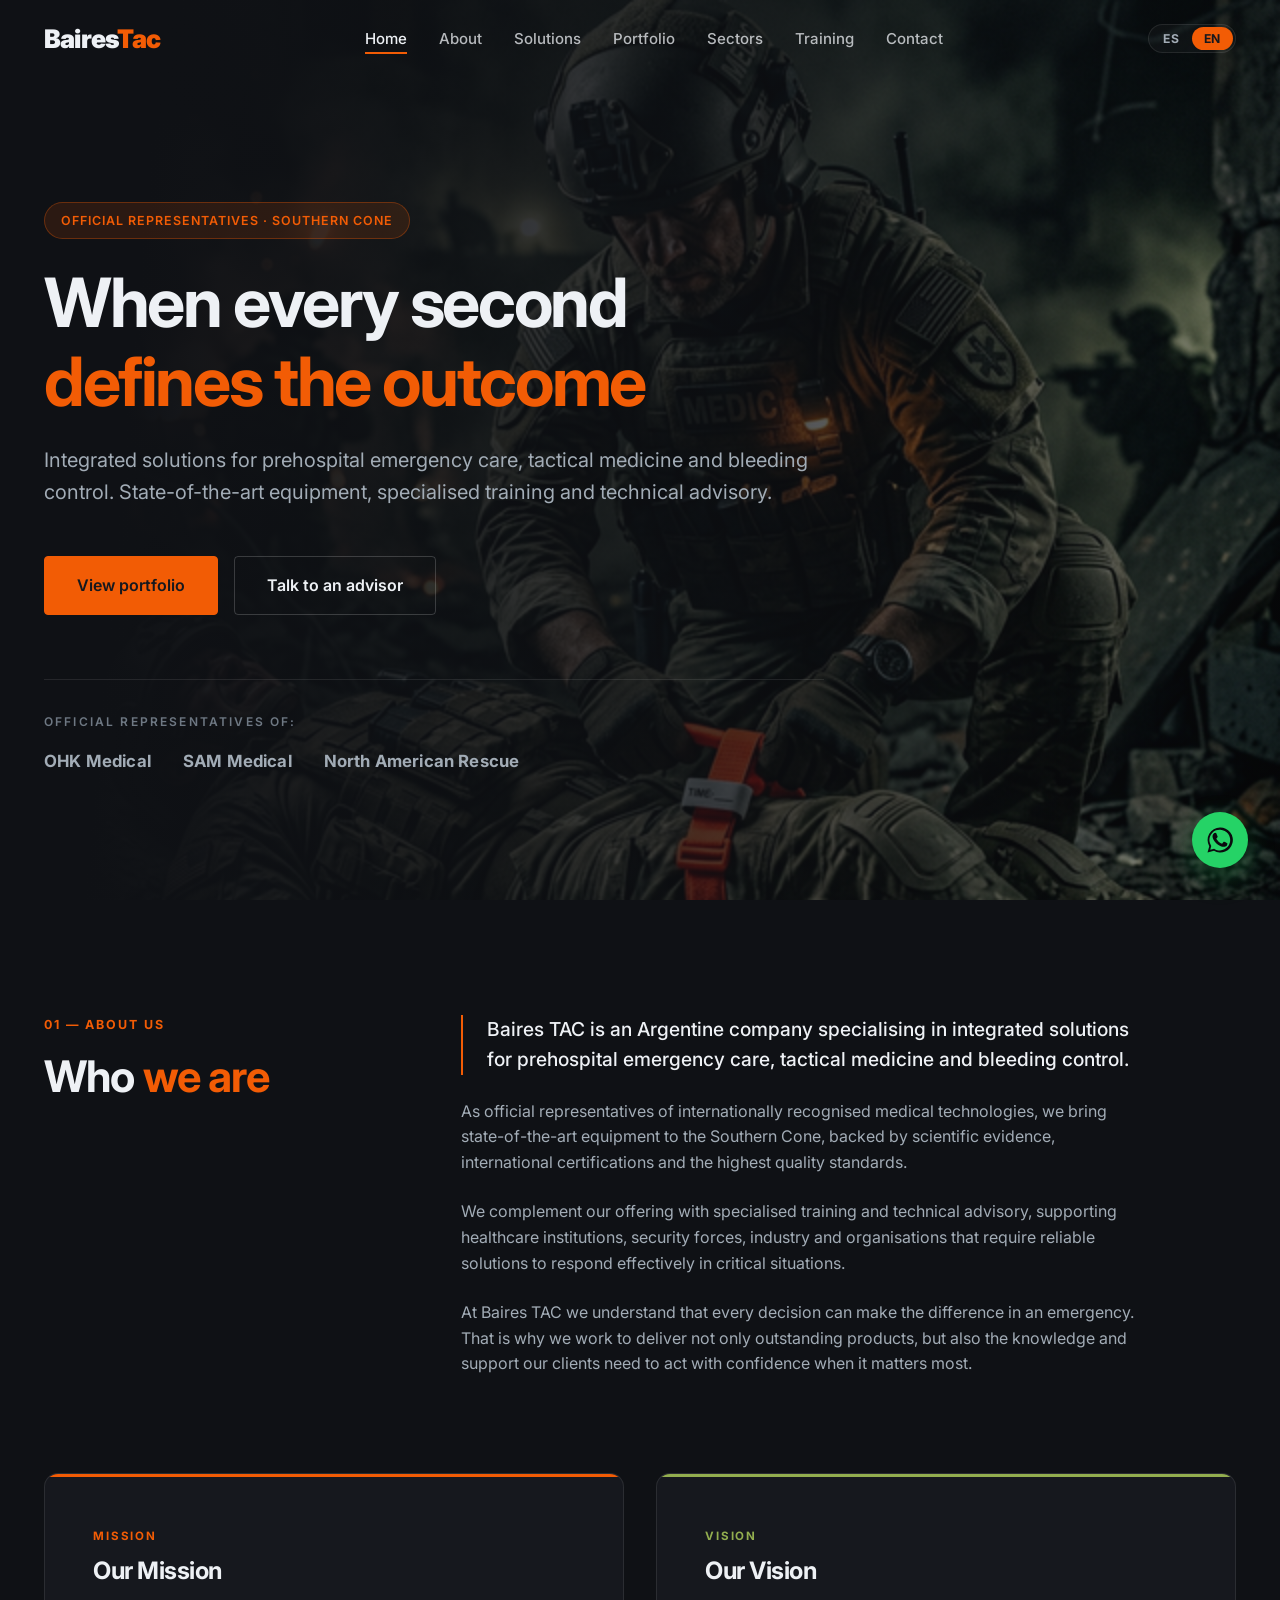
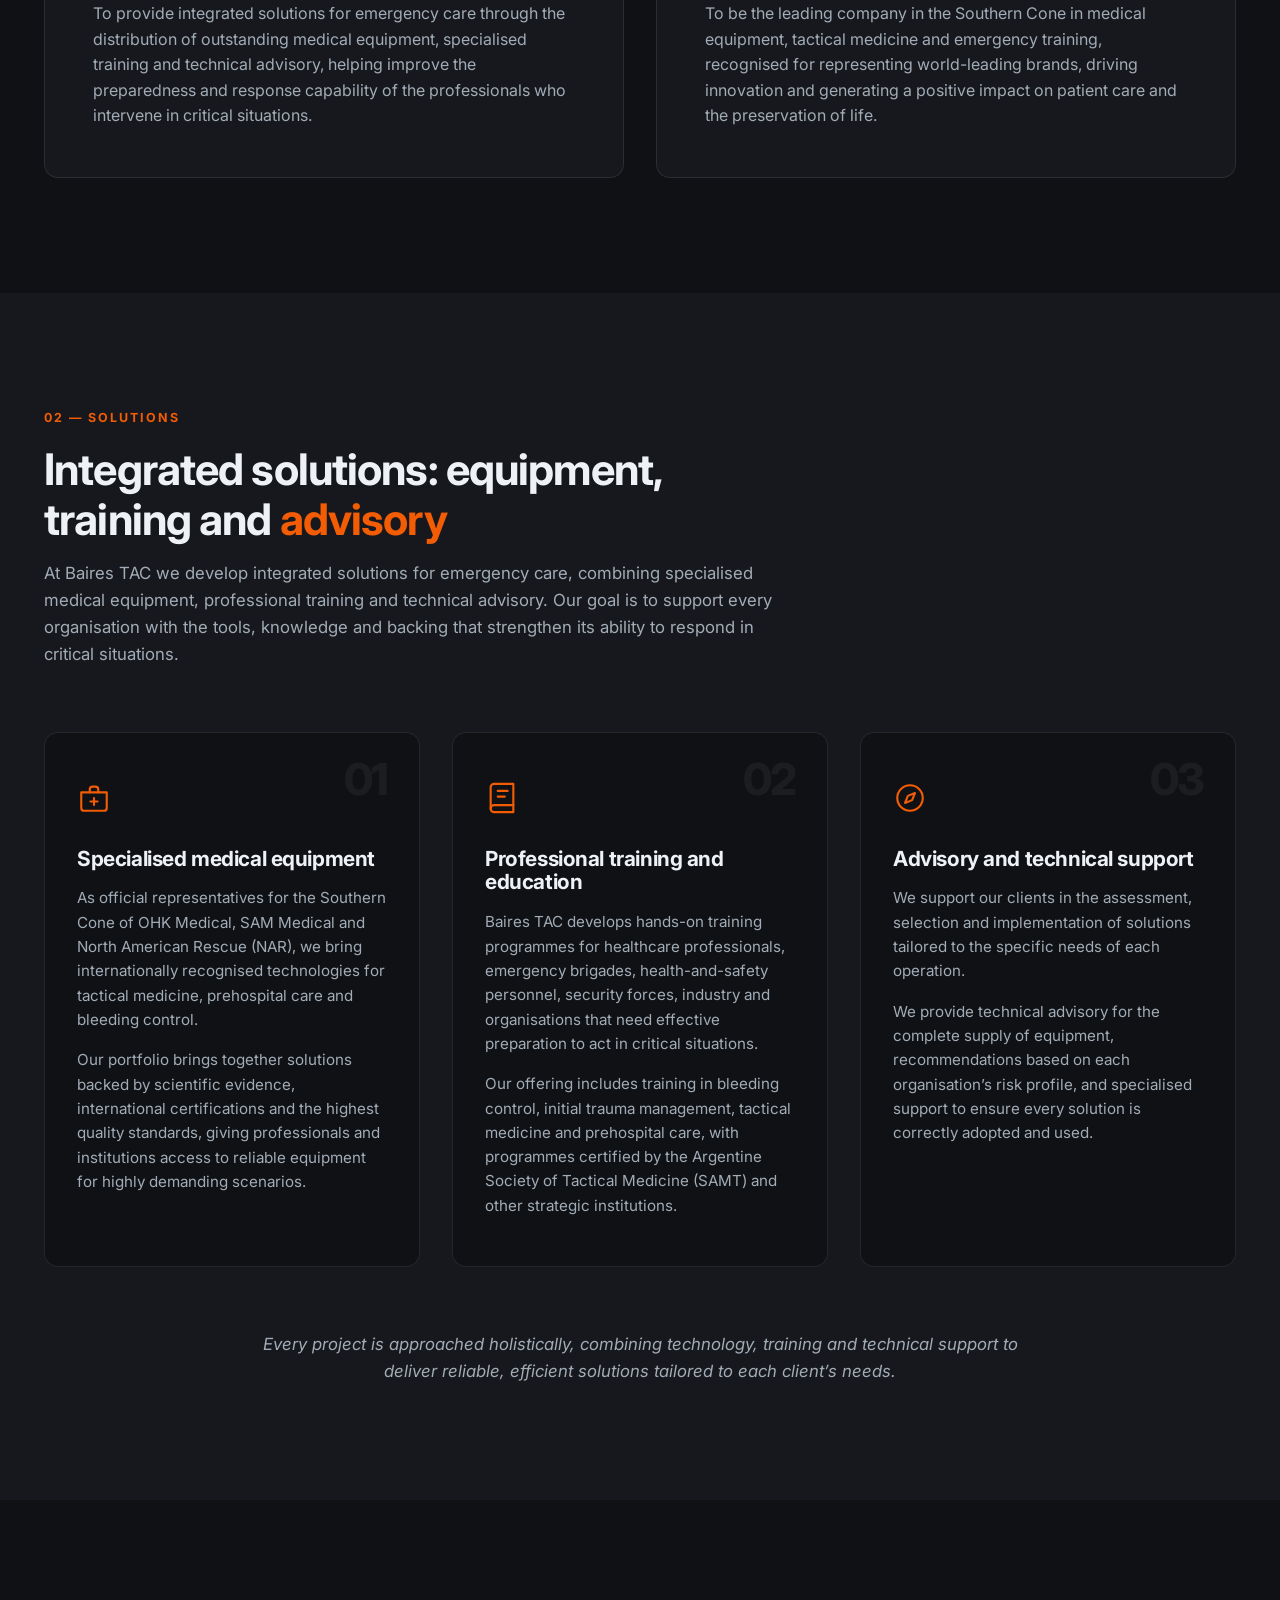
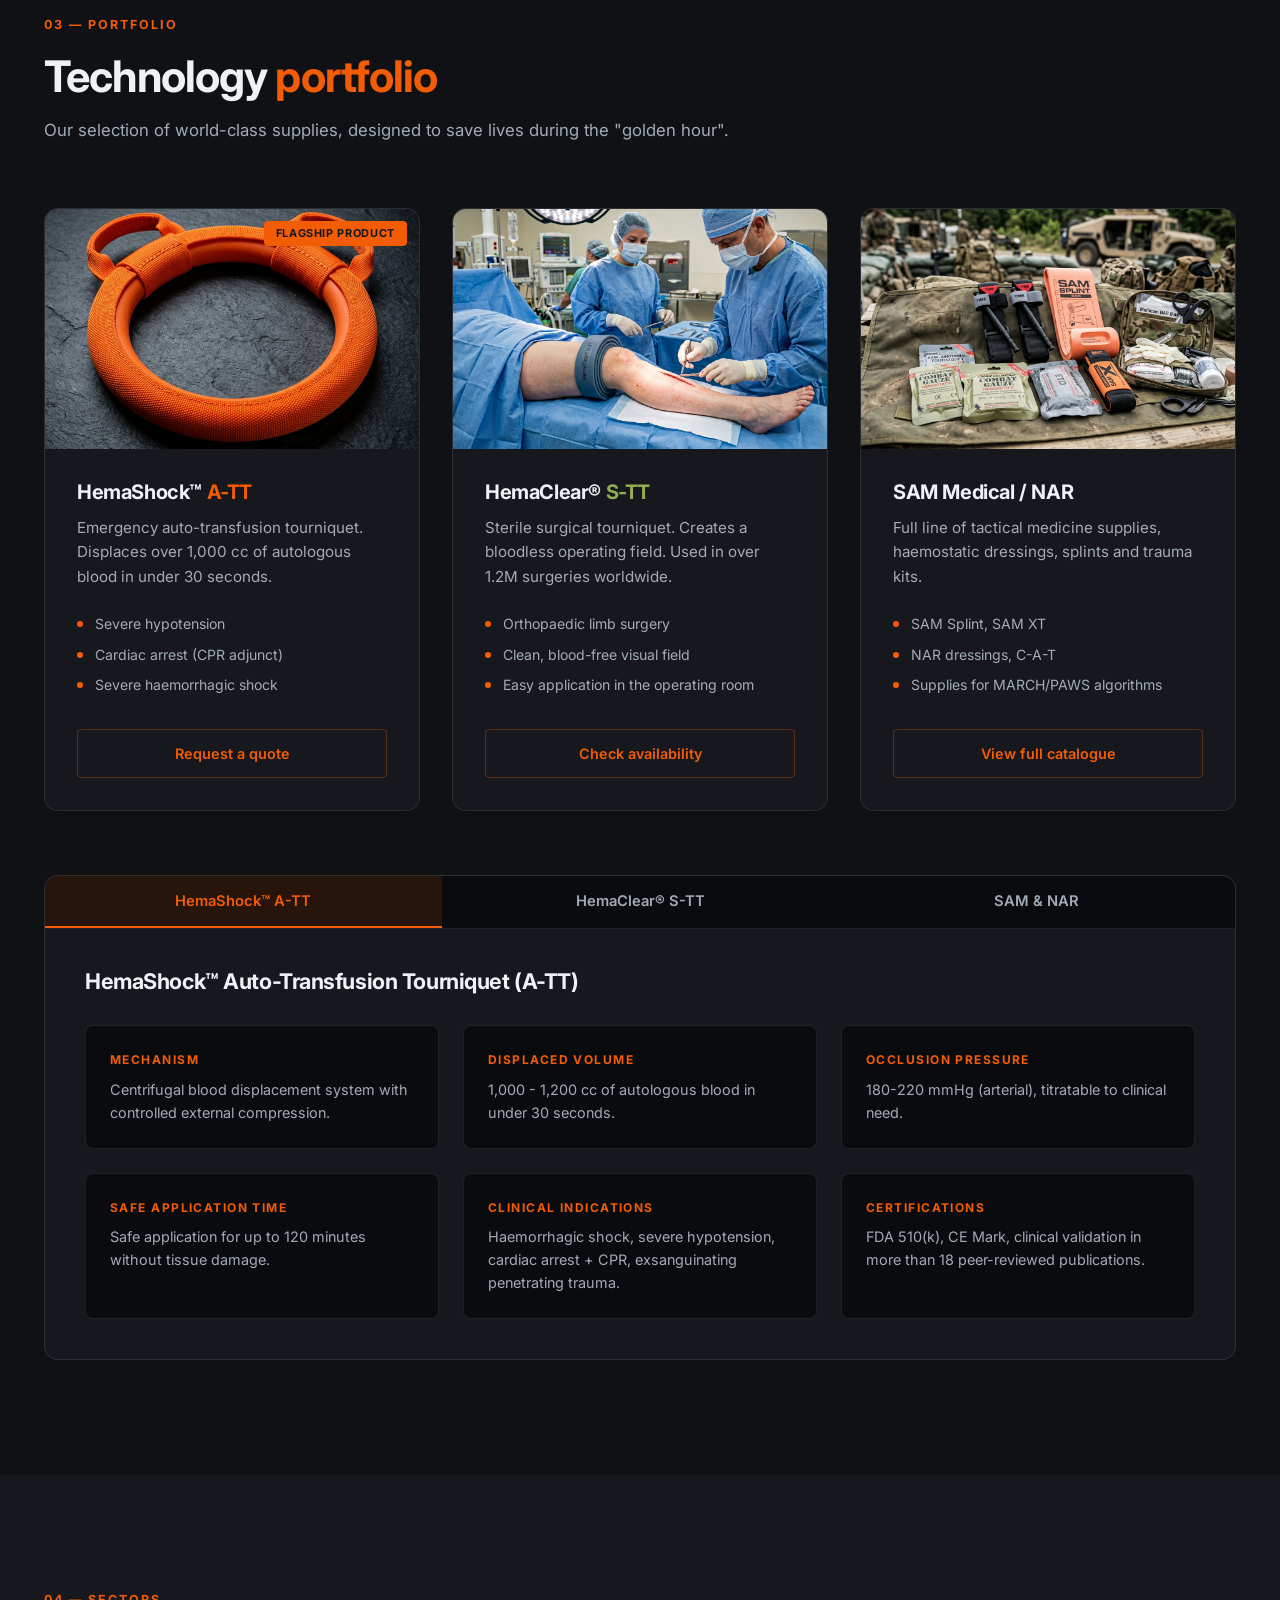
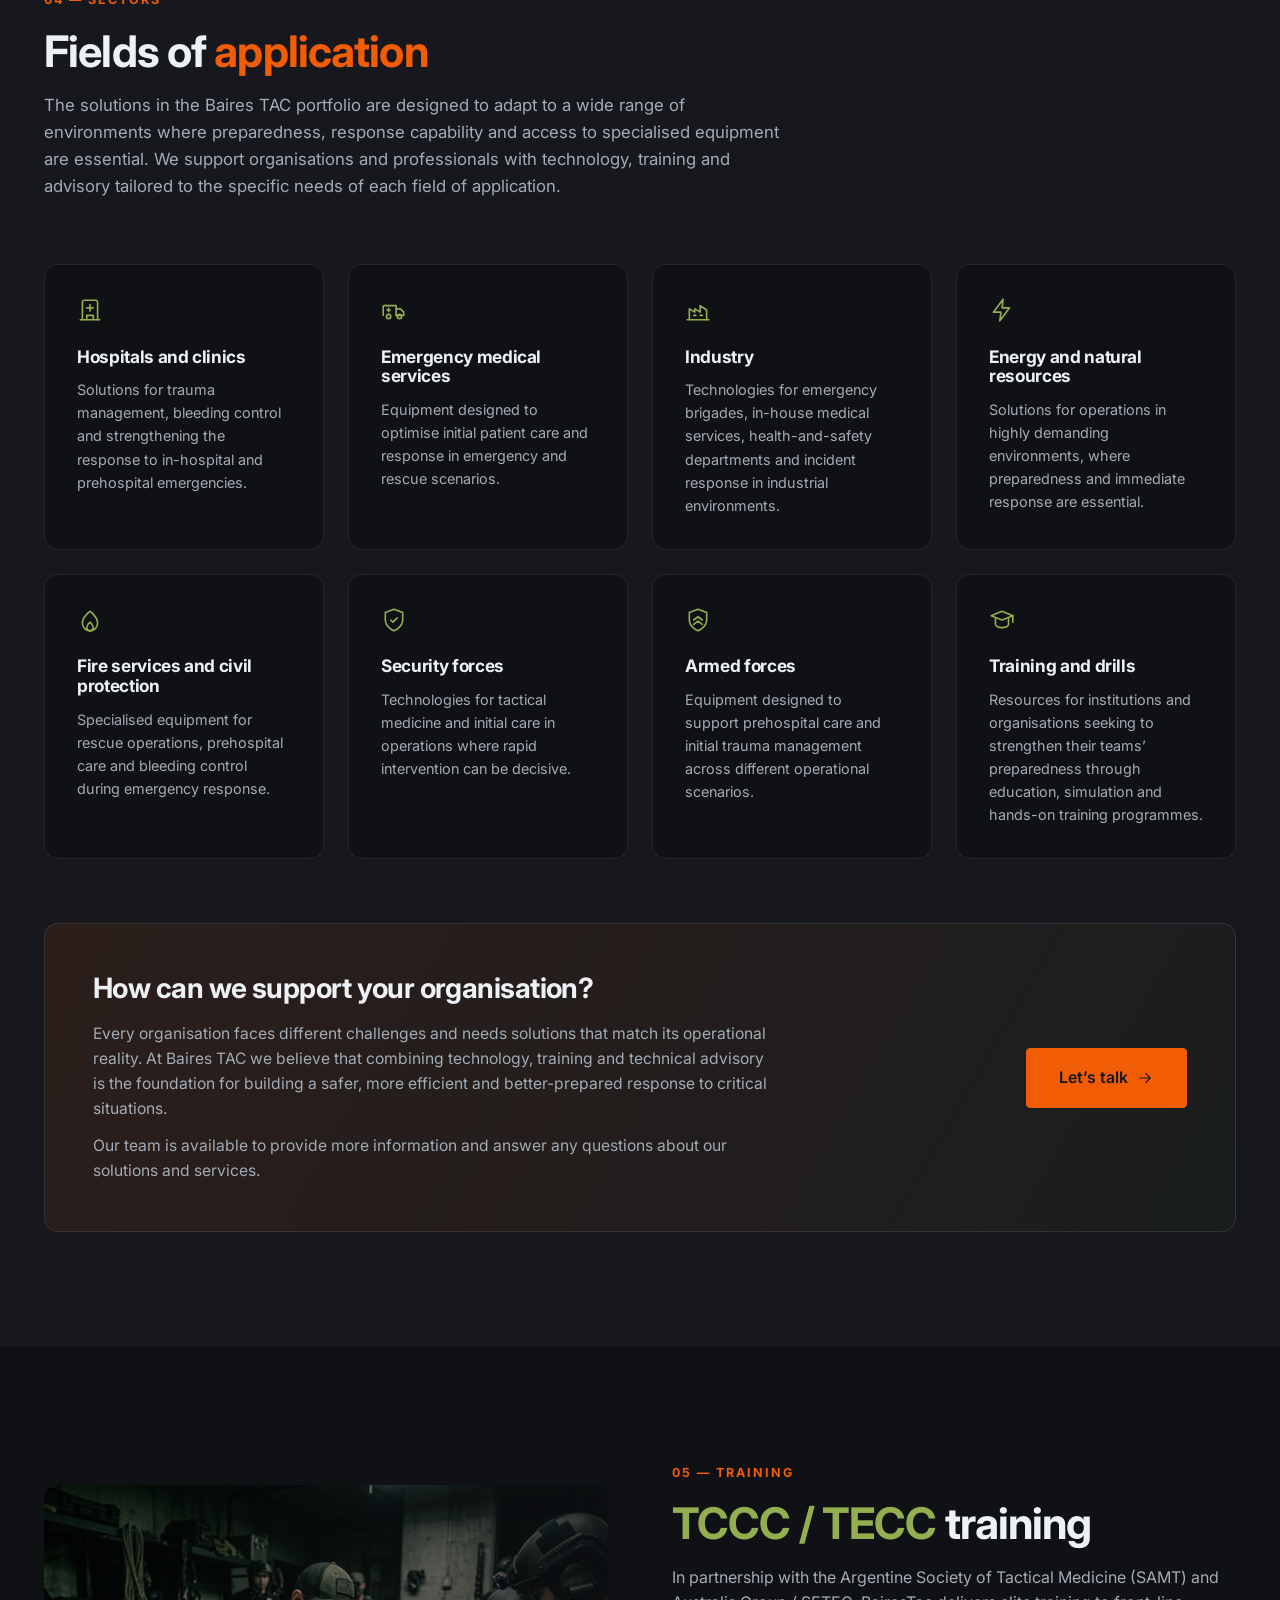
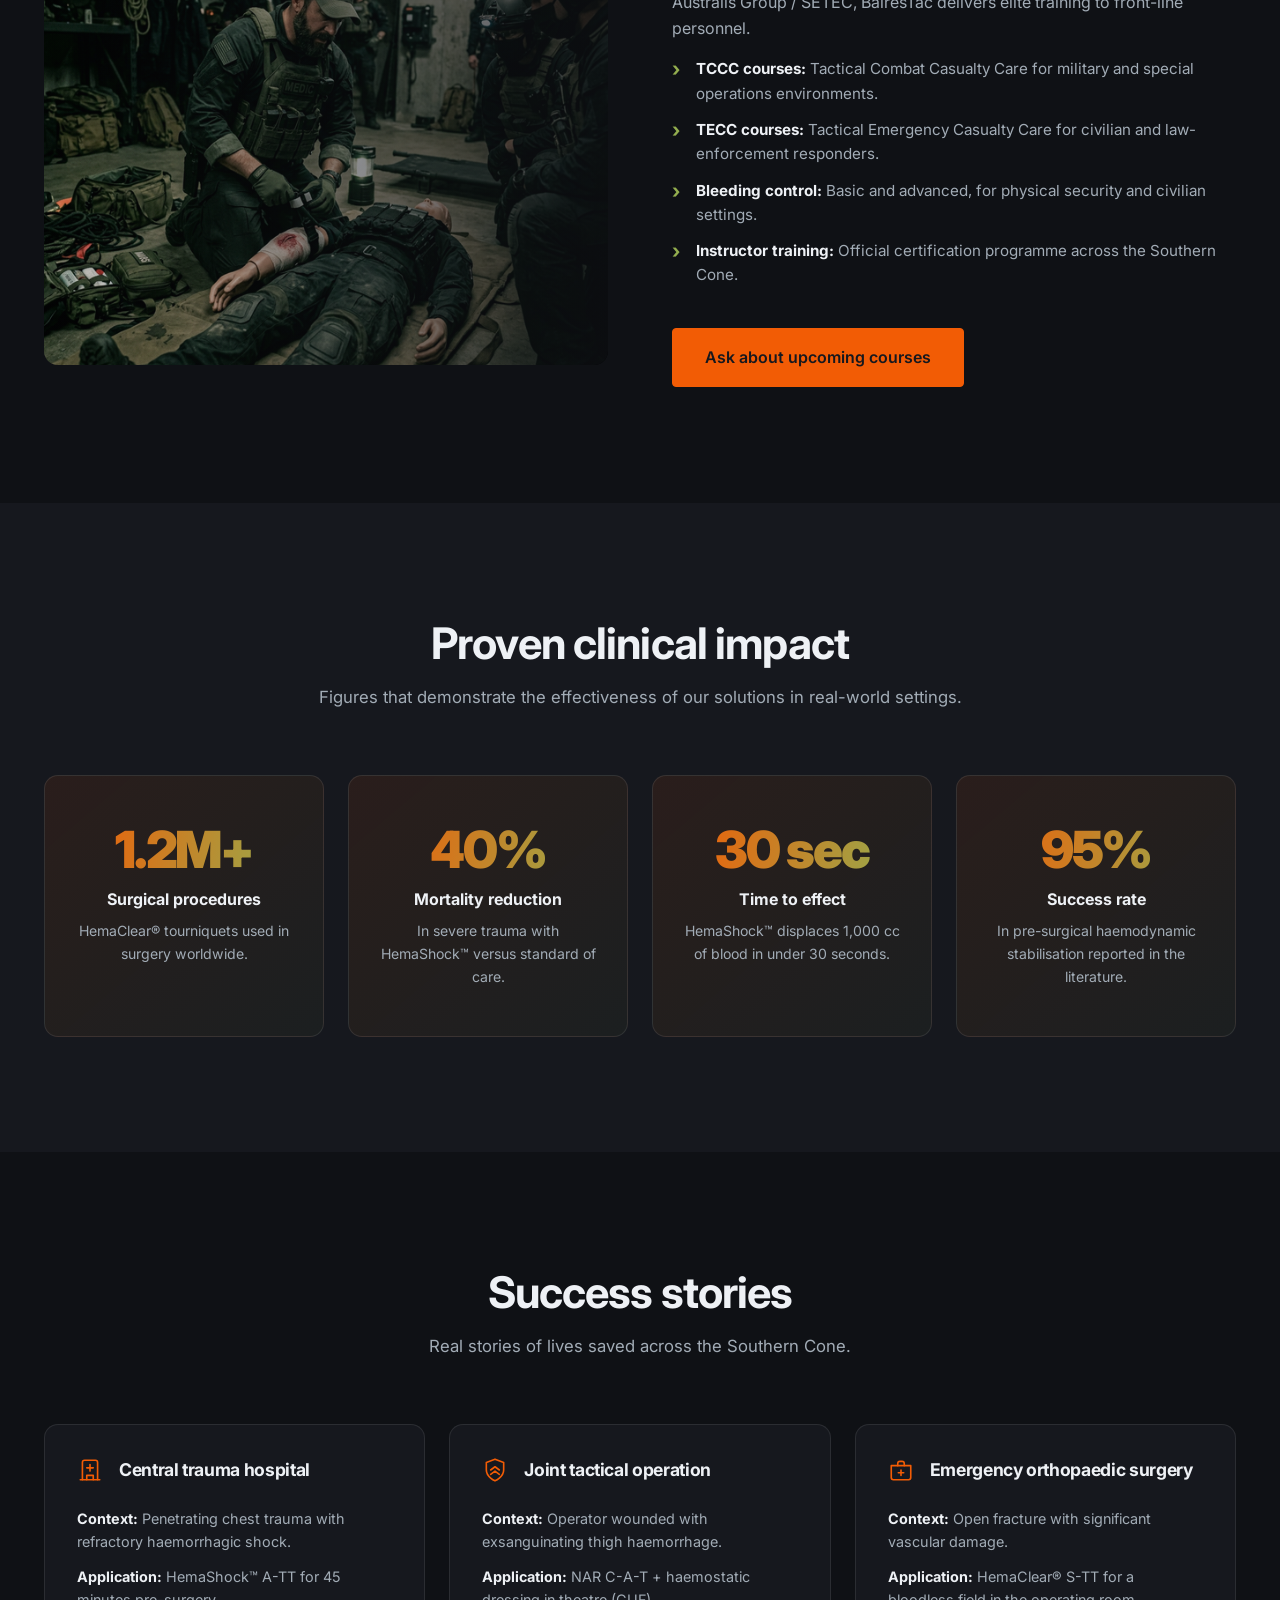
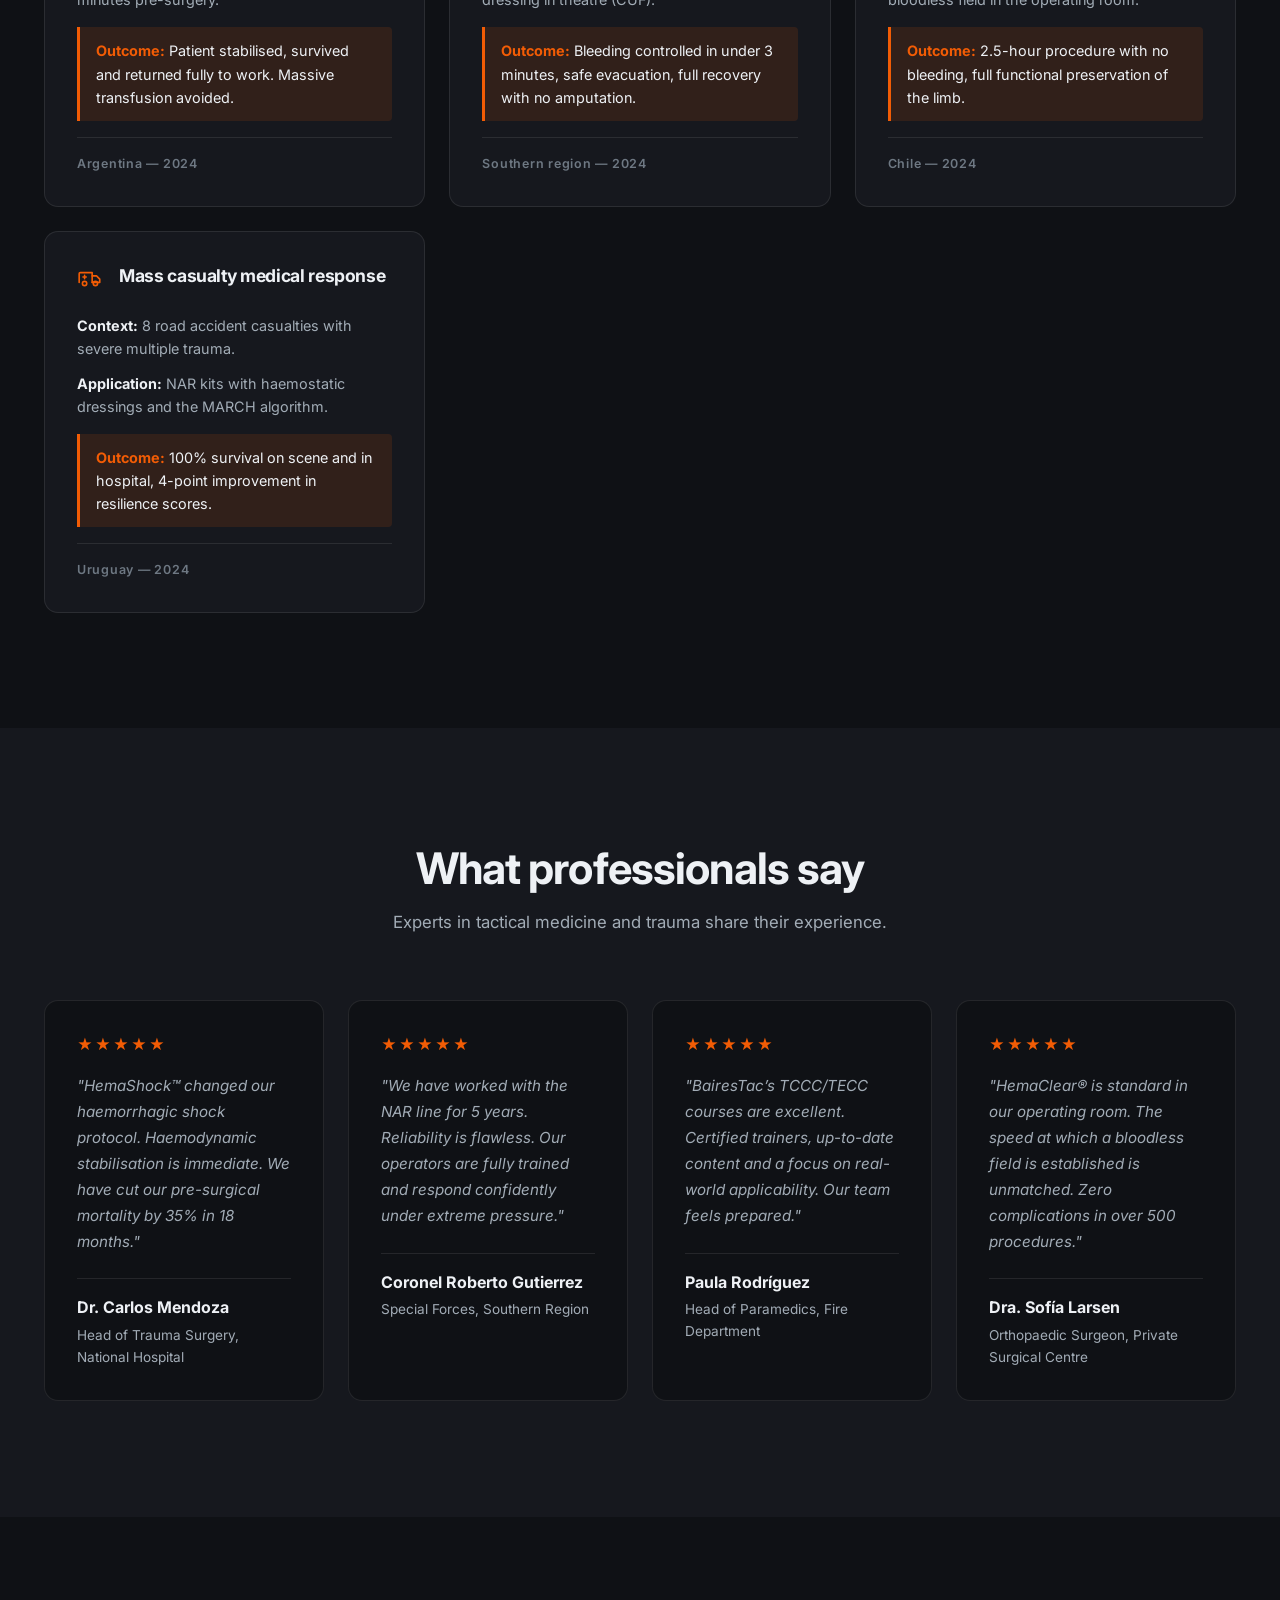
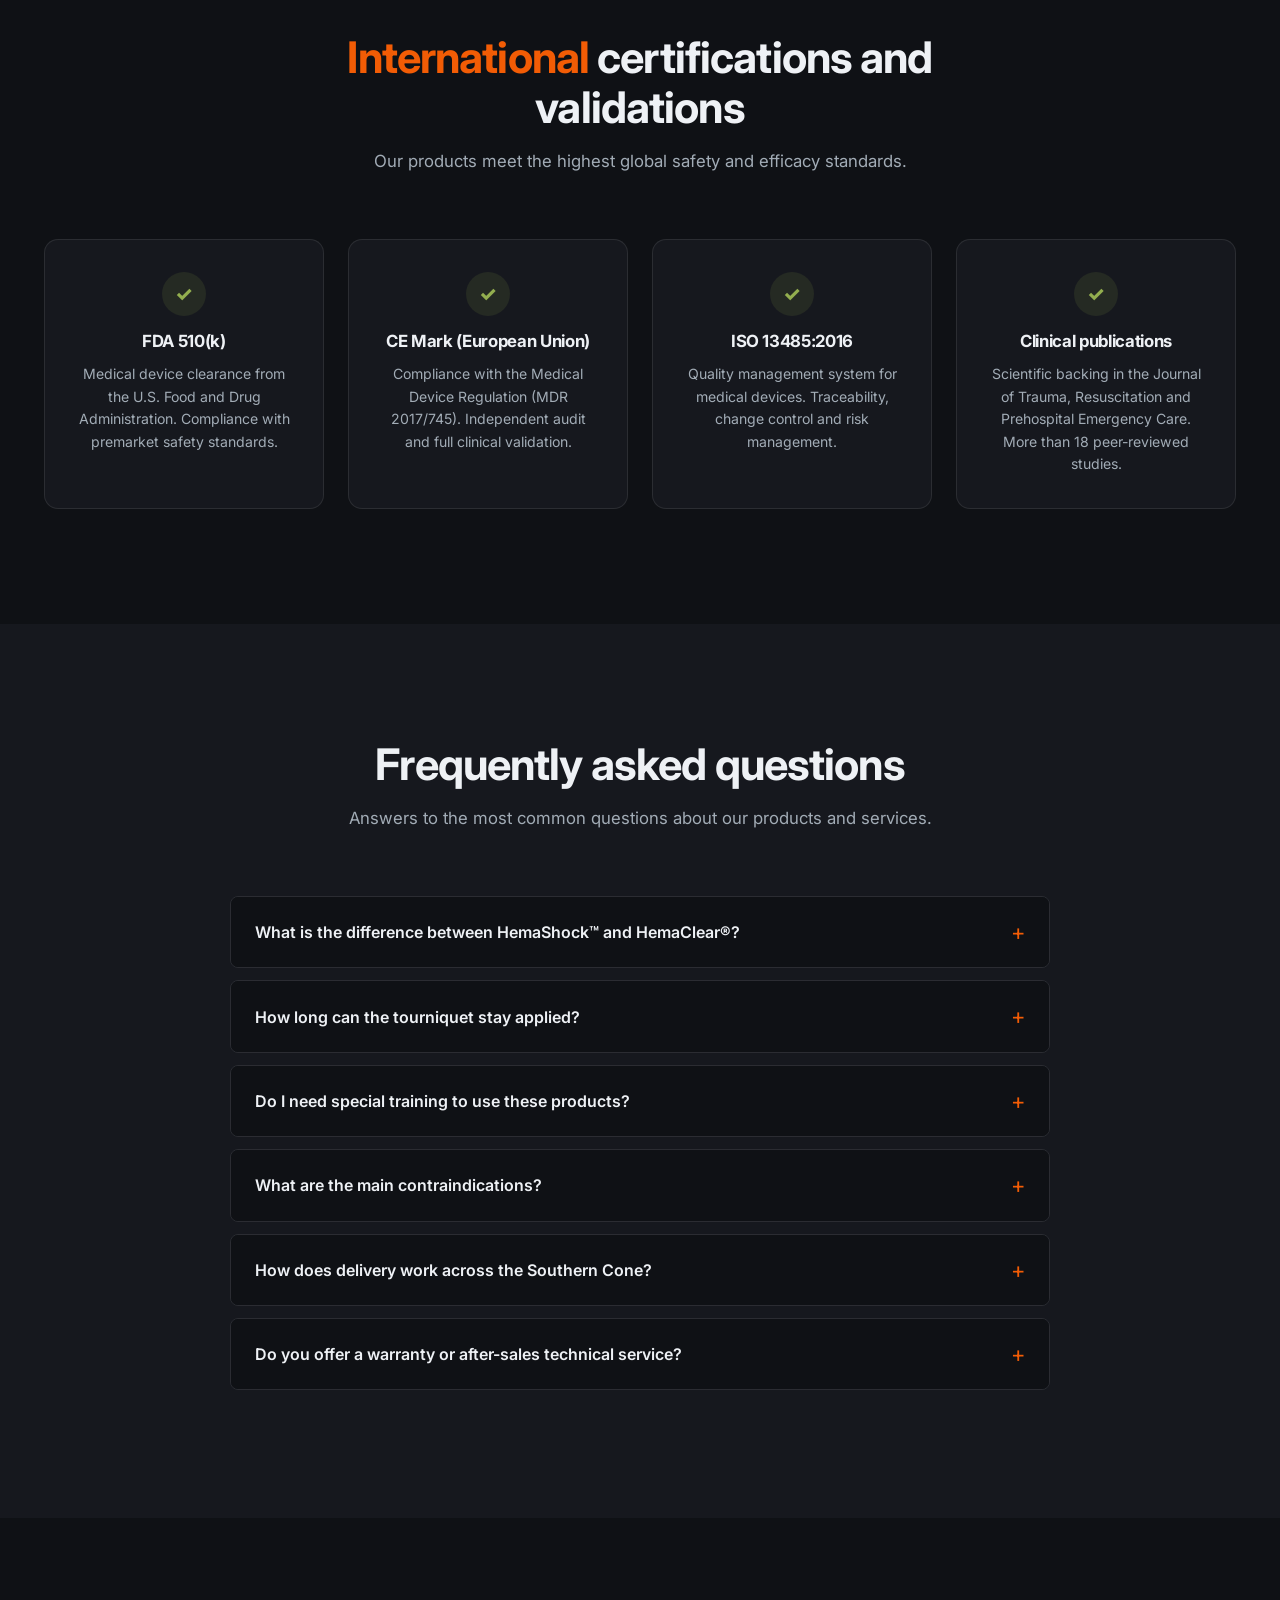
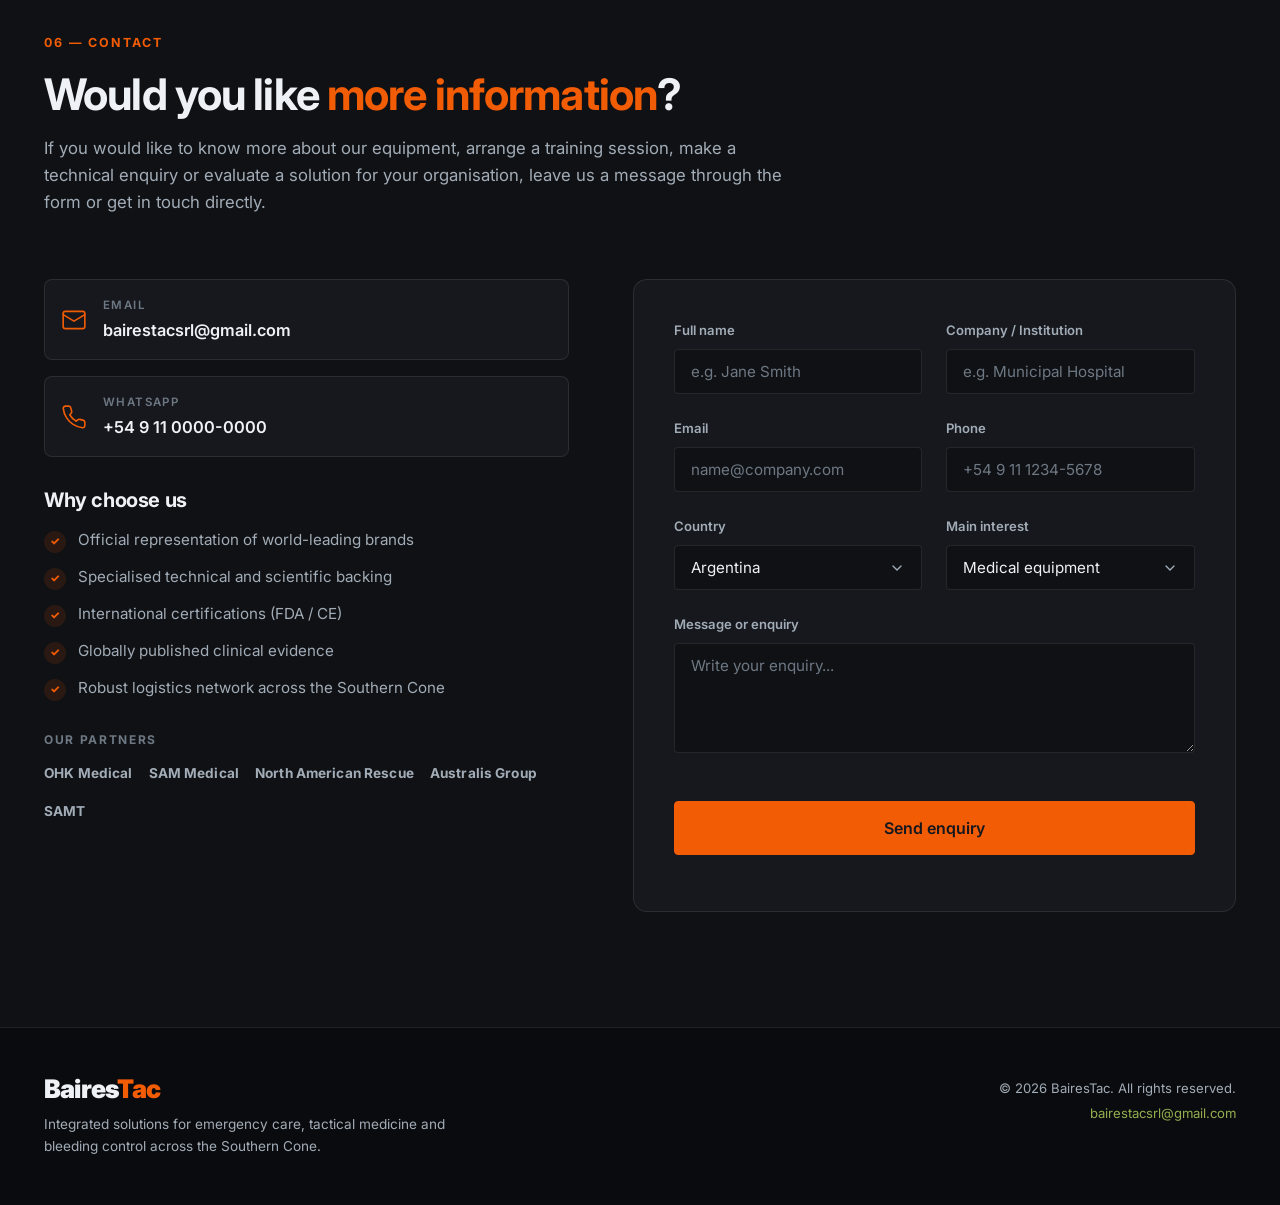
==== commit 1e676892: "feat: agregar Ámbitos a la barra de navegación Falta el enlace a la sección #ambitos, que existía en" ====
--- a/index.html
+++ b/index.html
@@ -99,6 +99,7 @@
                 <li><a href="#nosotros" data-i18n="nav.nosotros">Nosotros</a></li>
                 <li><a href="#soluciones" data-i18n="nav.soluciones">Soluciones</a></li>
                 <li><a href="#portafolio" data-i18n="nav.portafolio">Portafolio</a></li>
+                <li><a href="#ambitos" data-i18n="nav.ambitos">Ámbitos</a></li>
                 <li><a href="#capacitacion" data-i18n="nav.capacitacion">Capacitación</a></li>
                 <li><a href="#contacto" data-i18n="nav.contacto">Contacto</a></li>
             </ul>
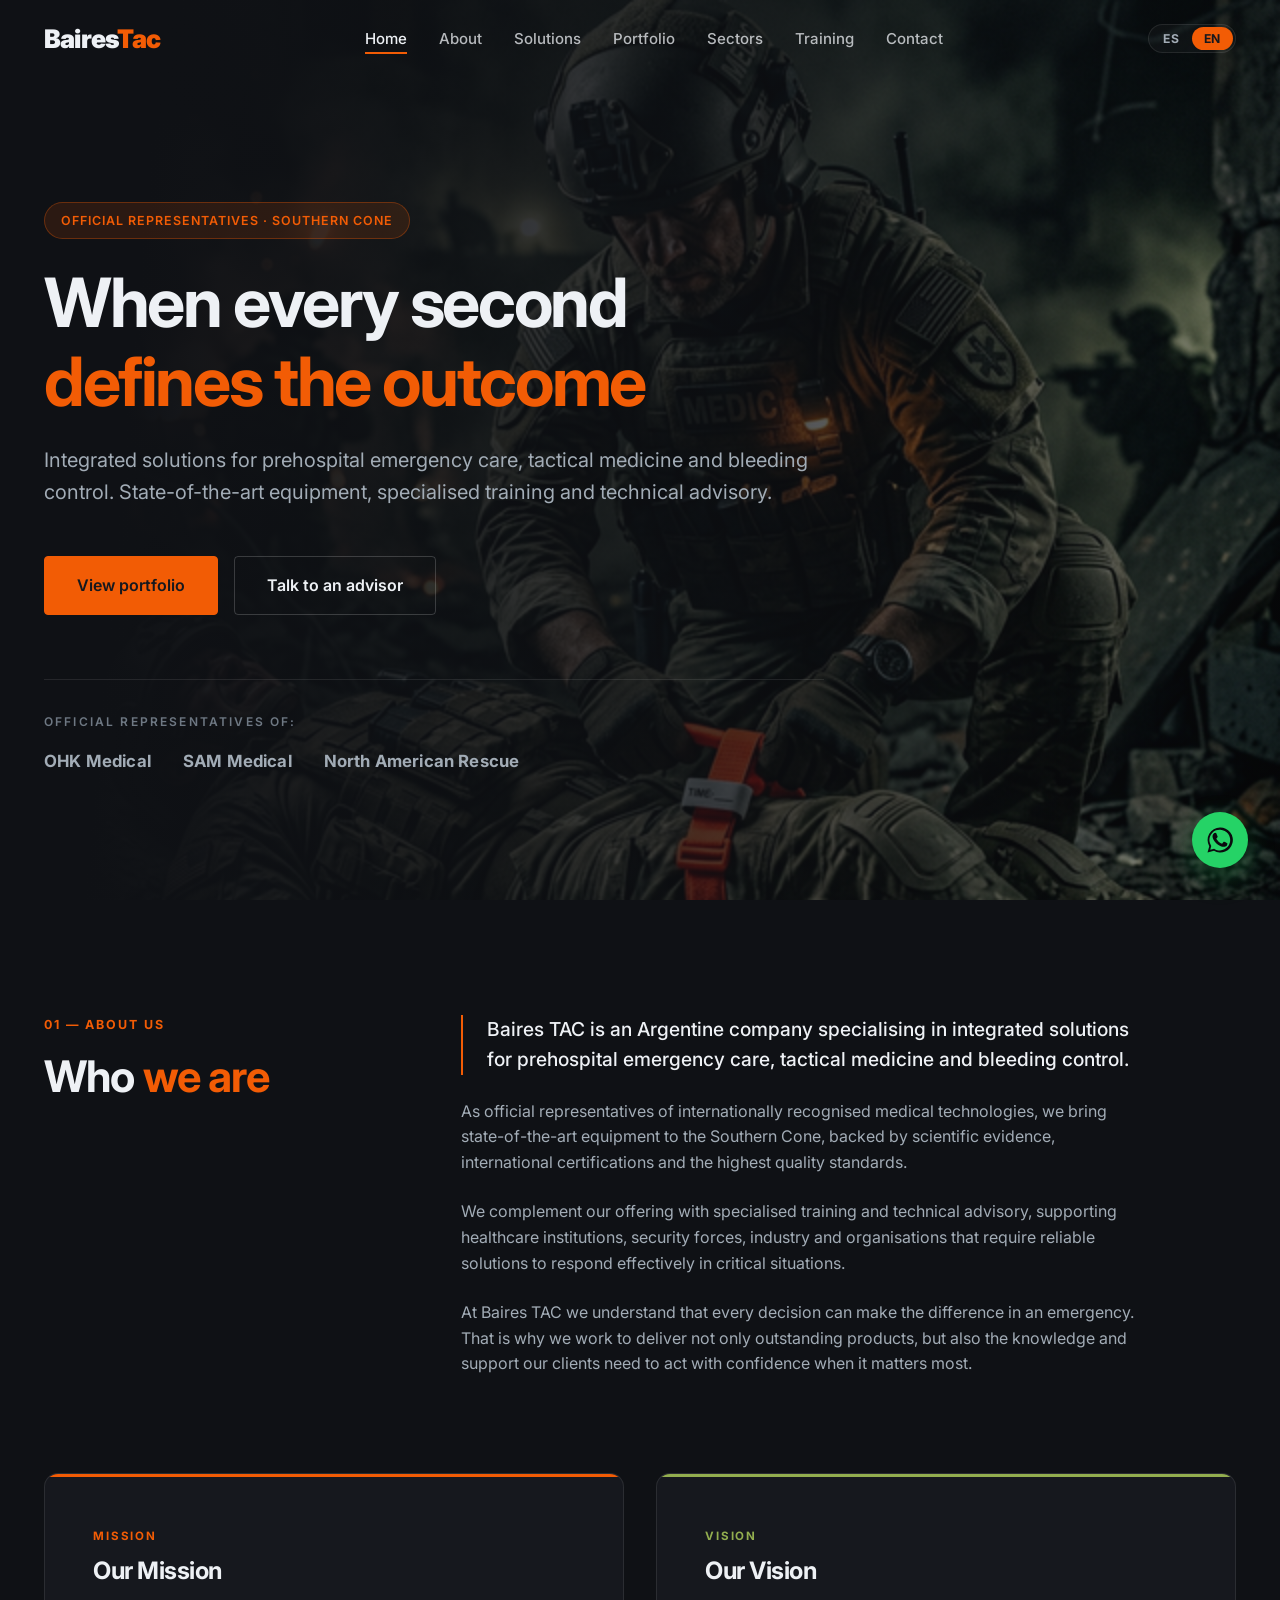
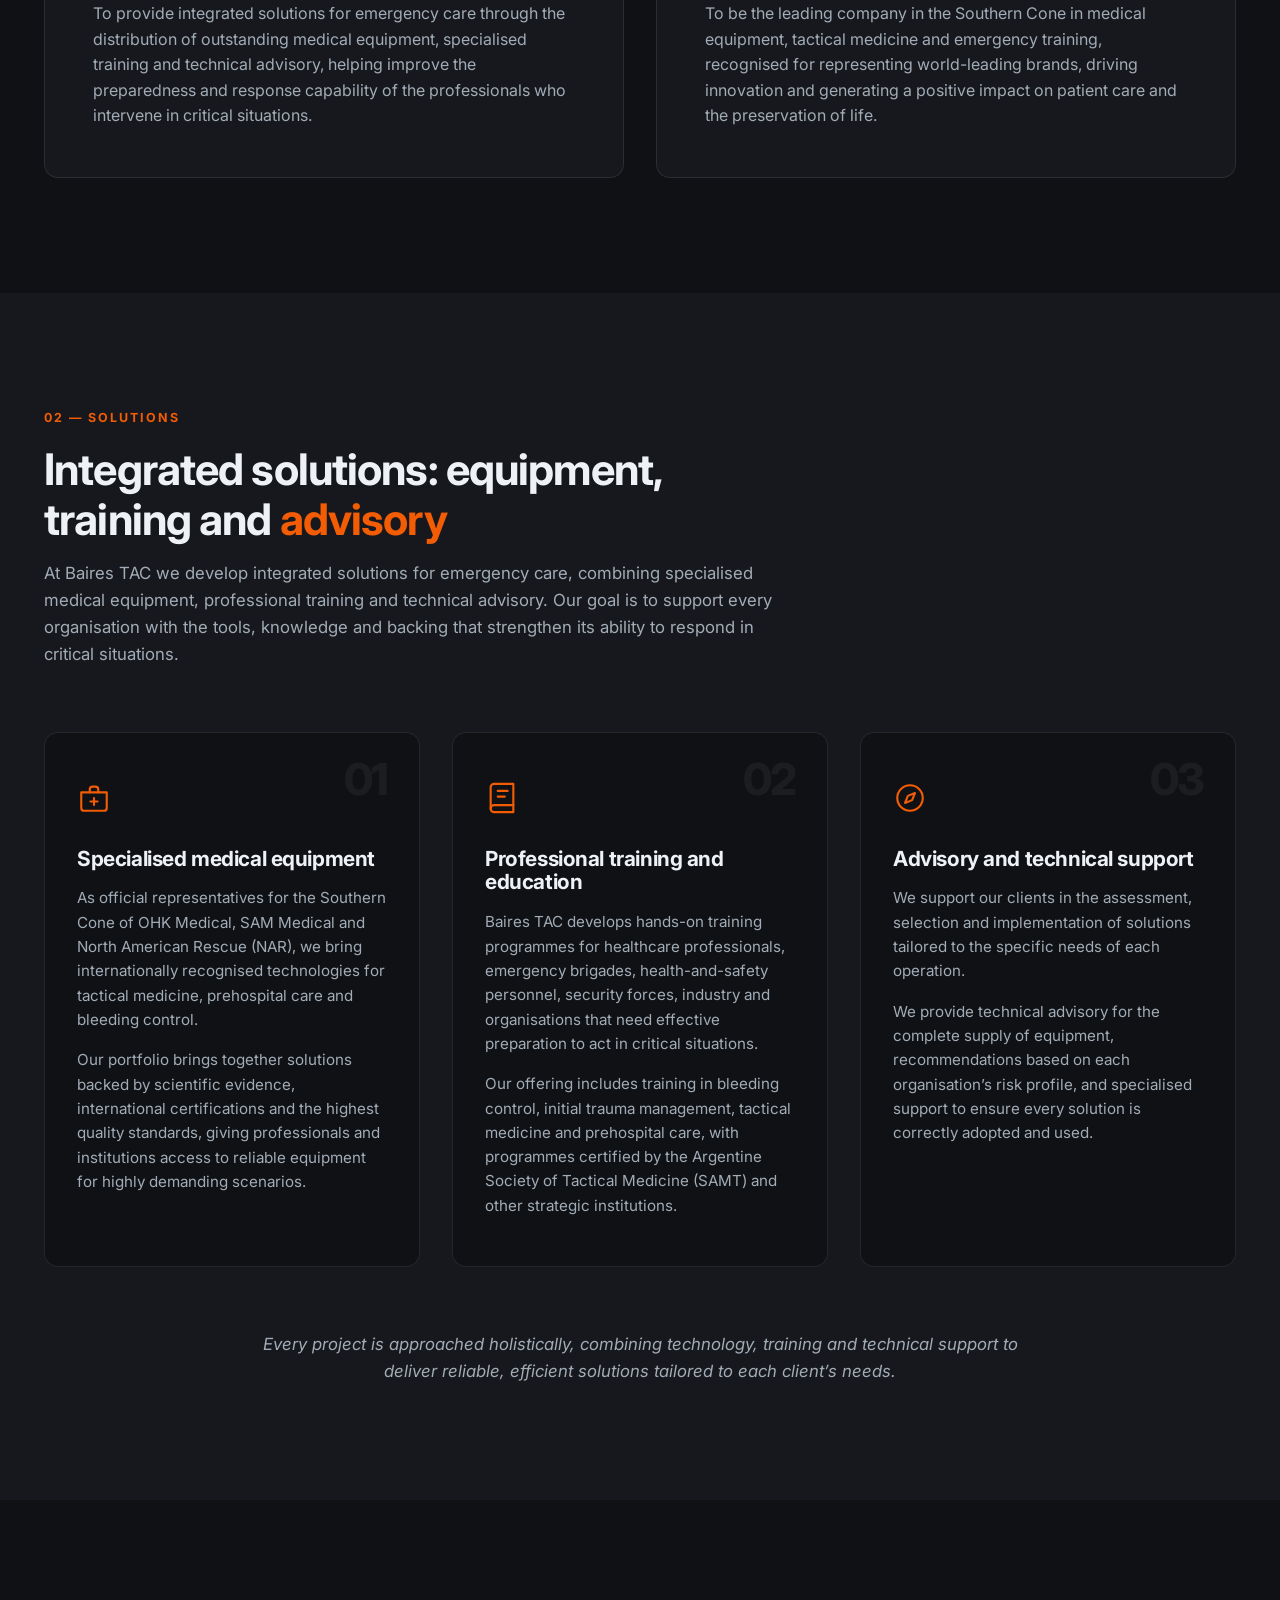
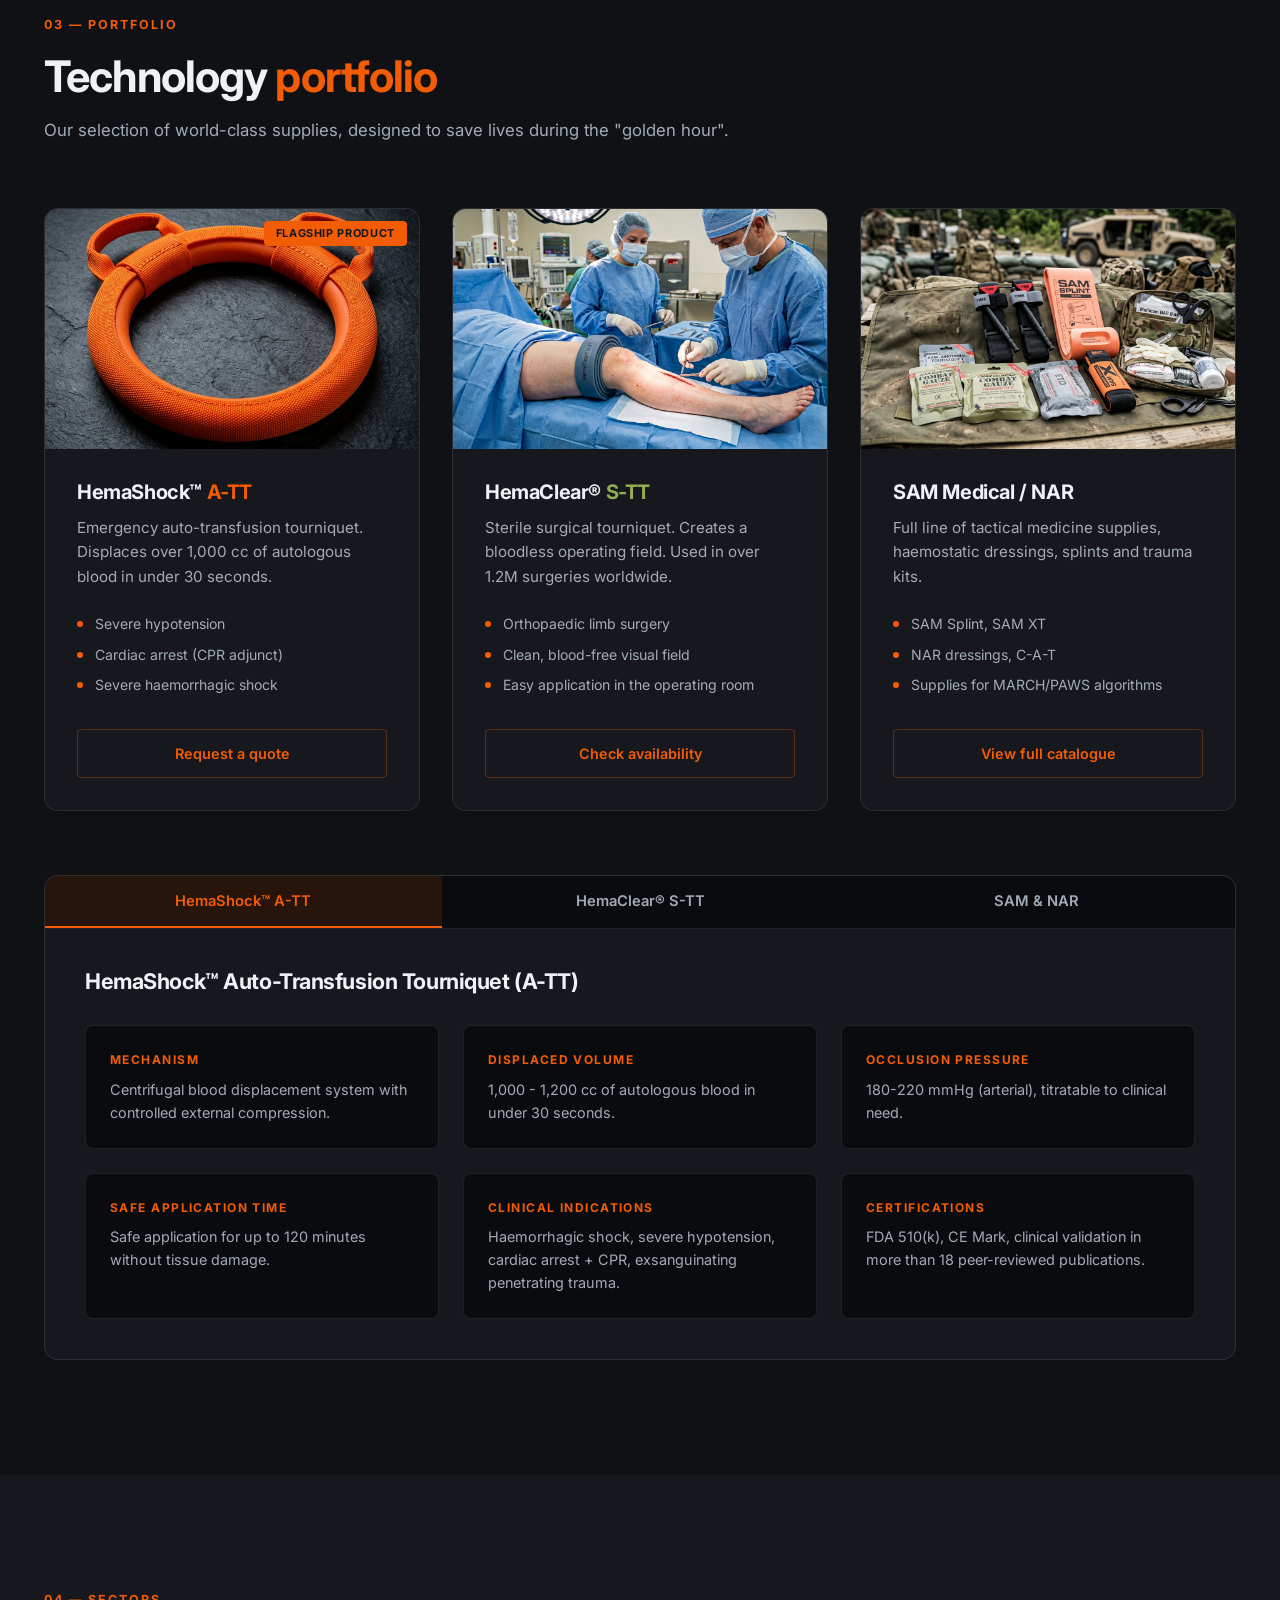
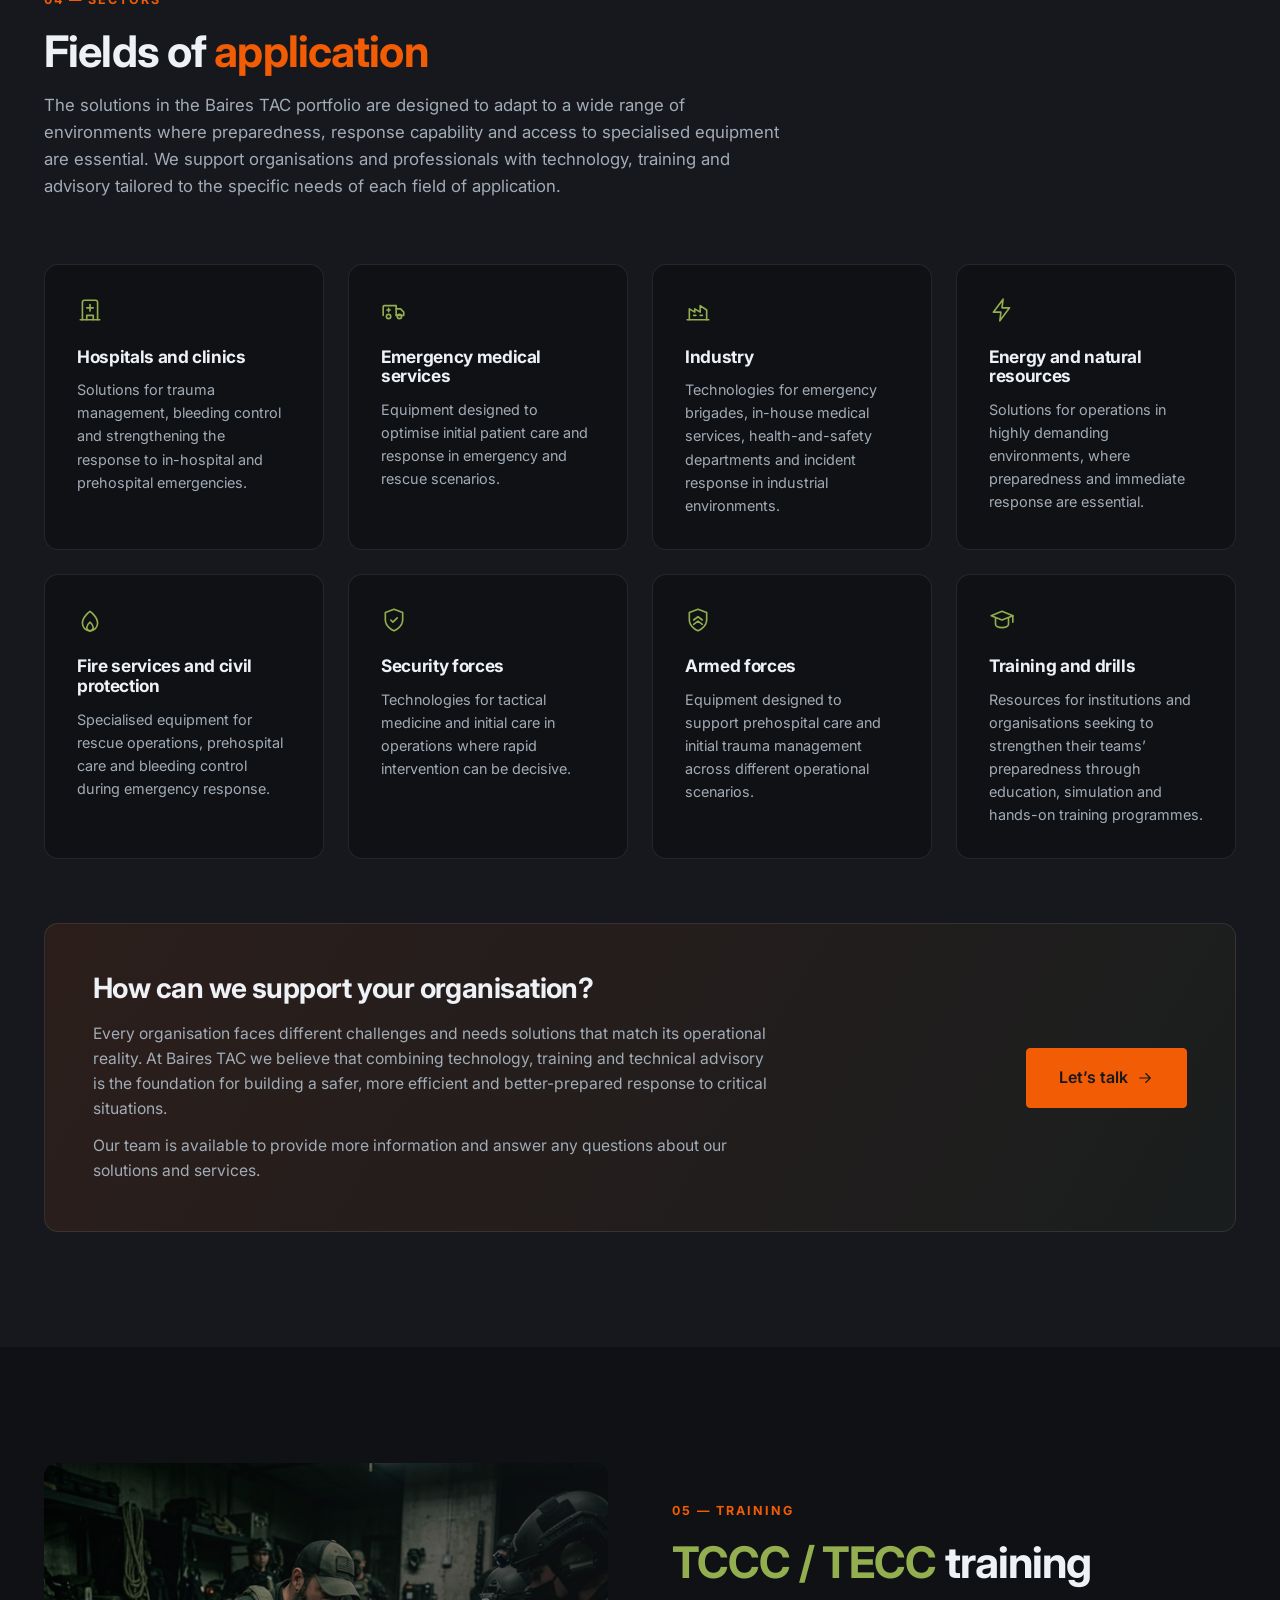
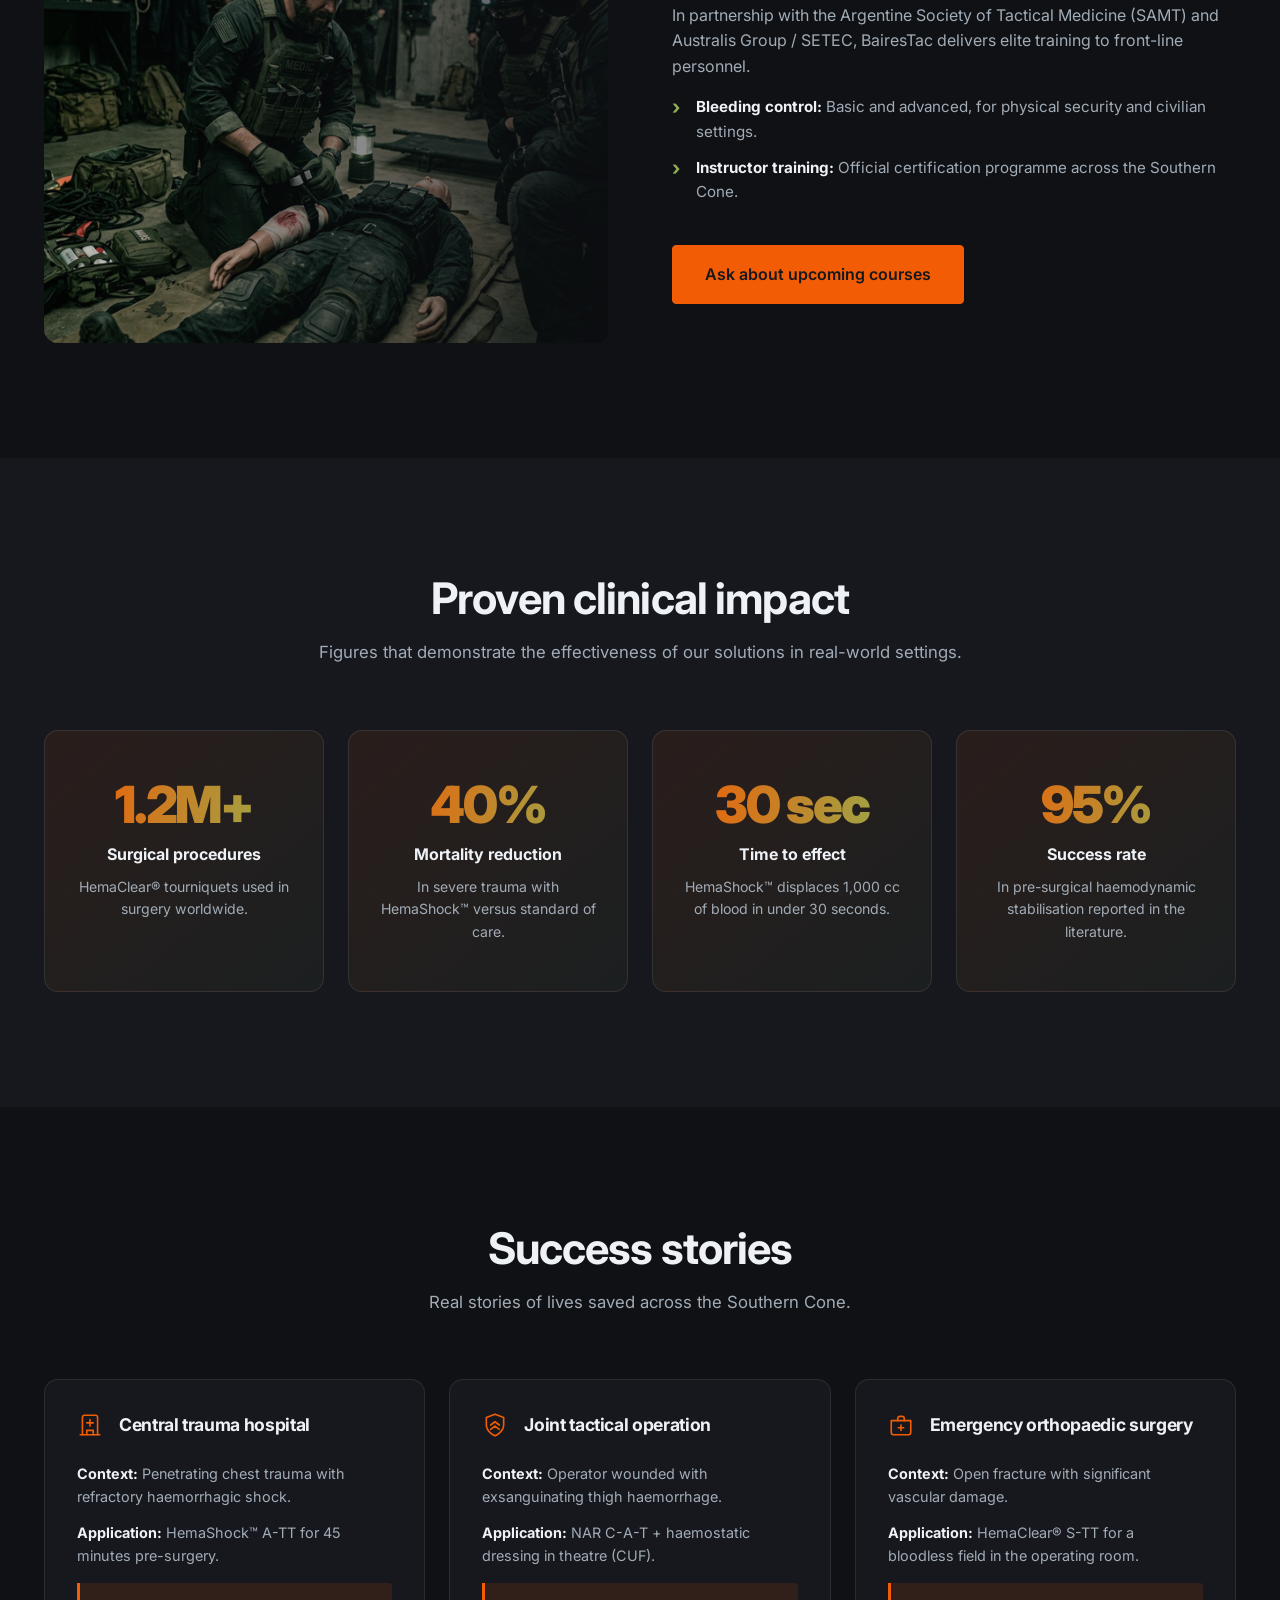
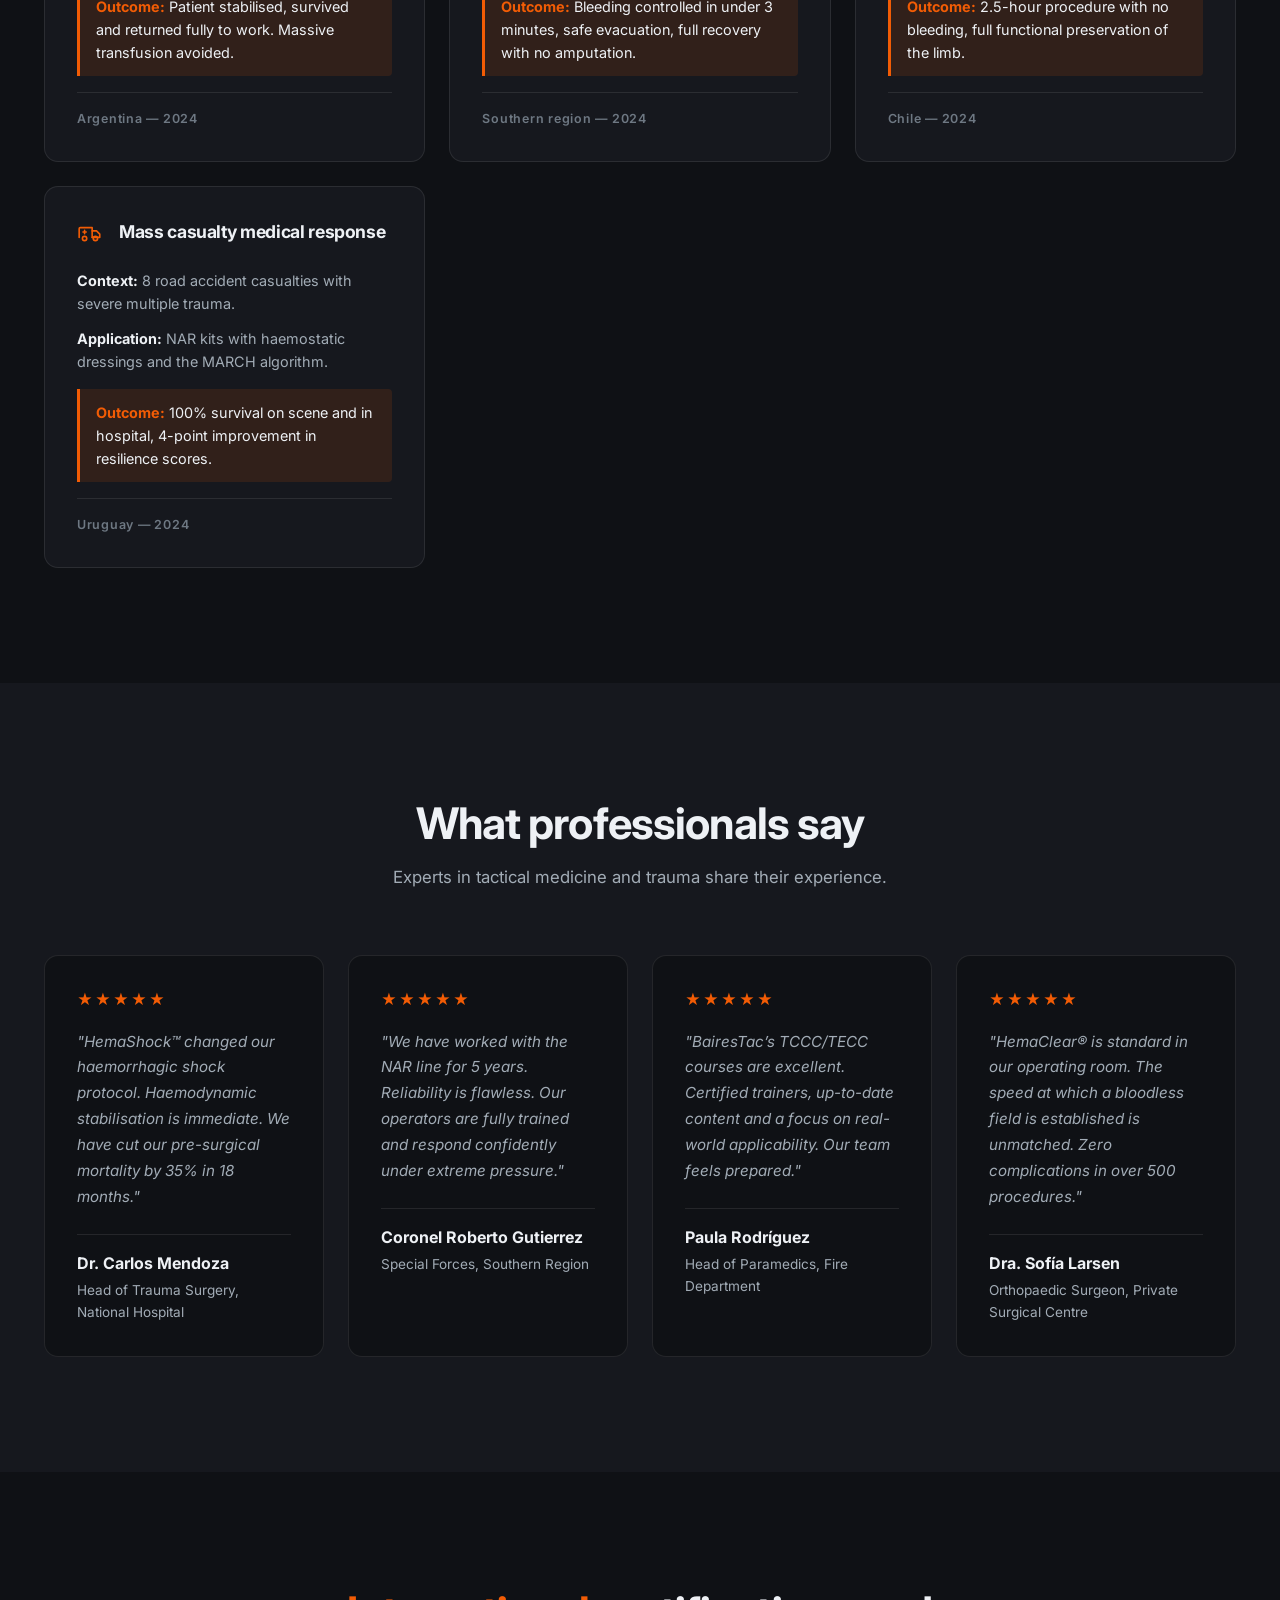
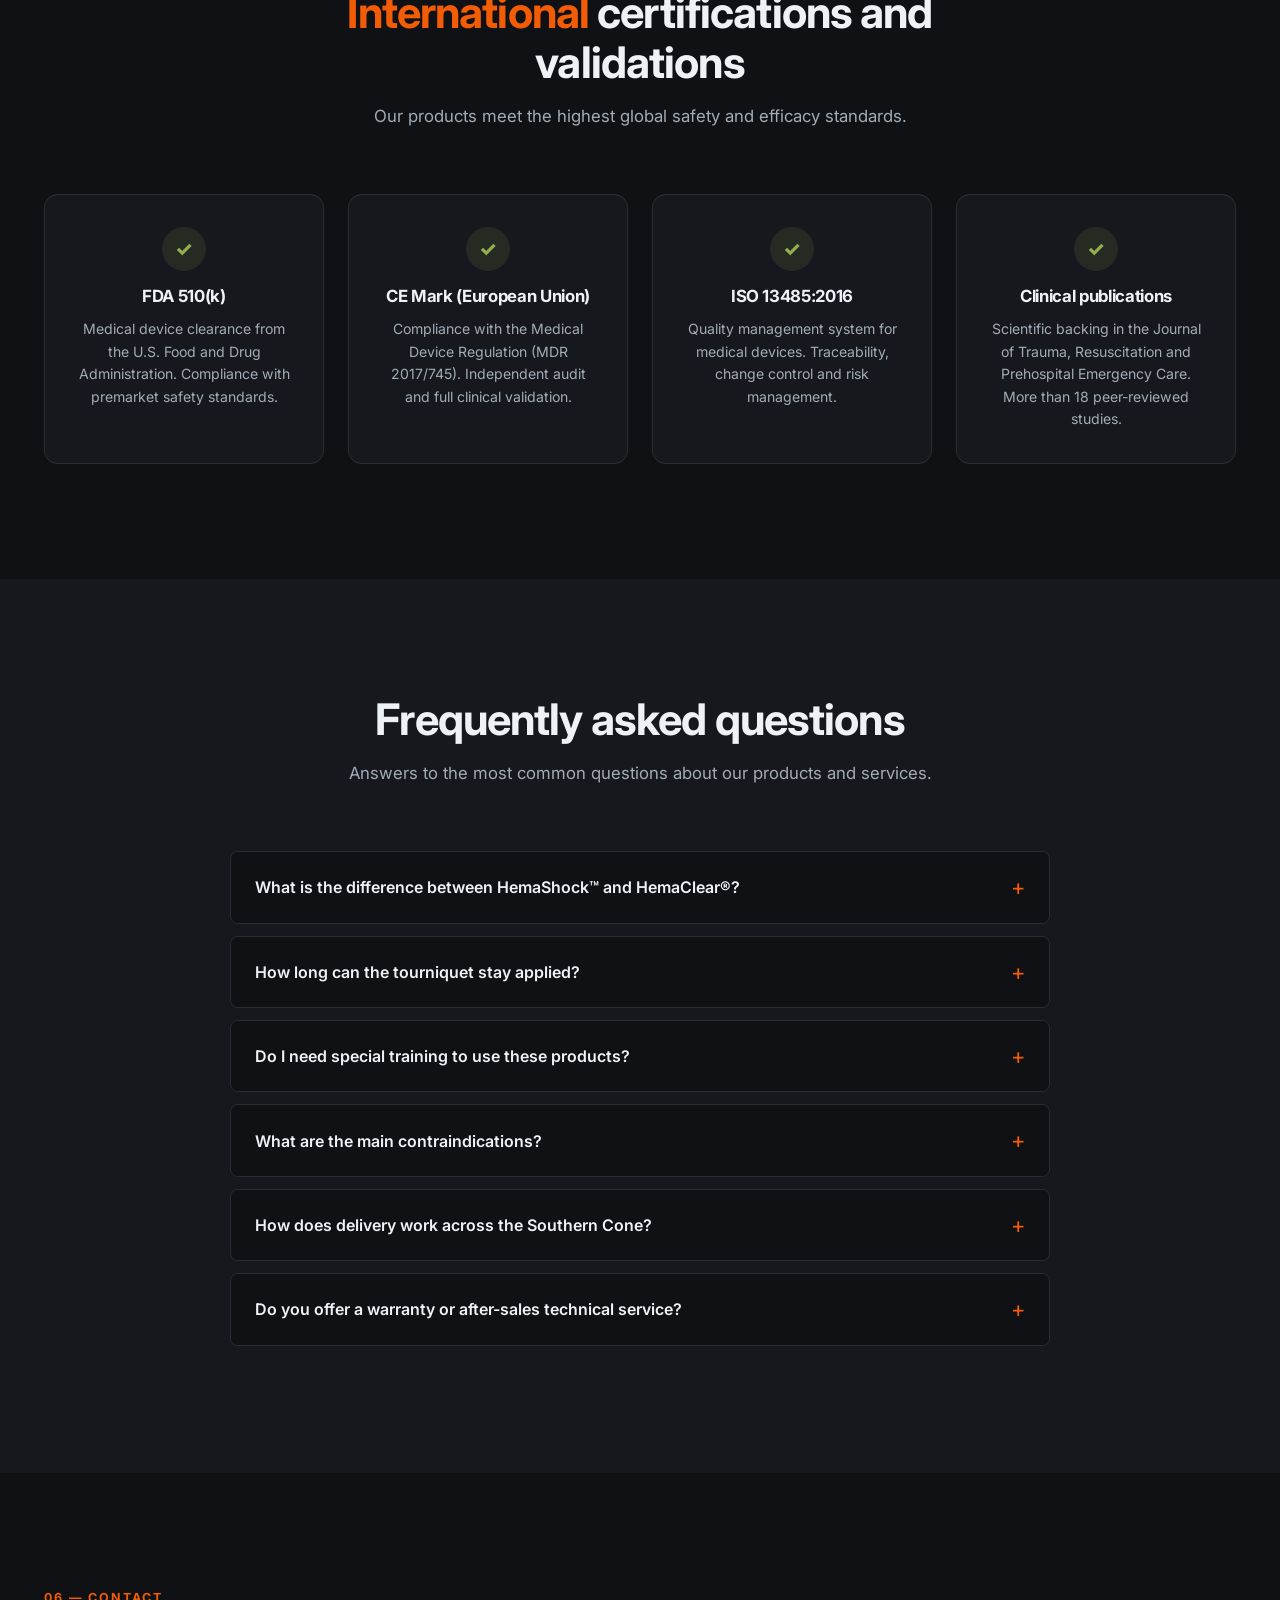
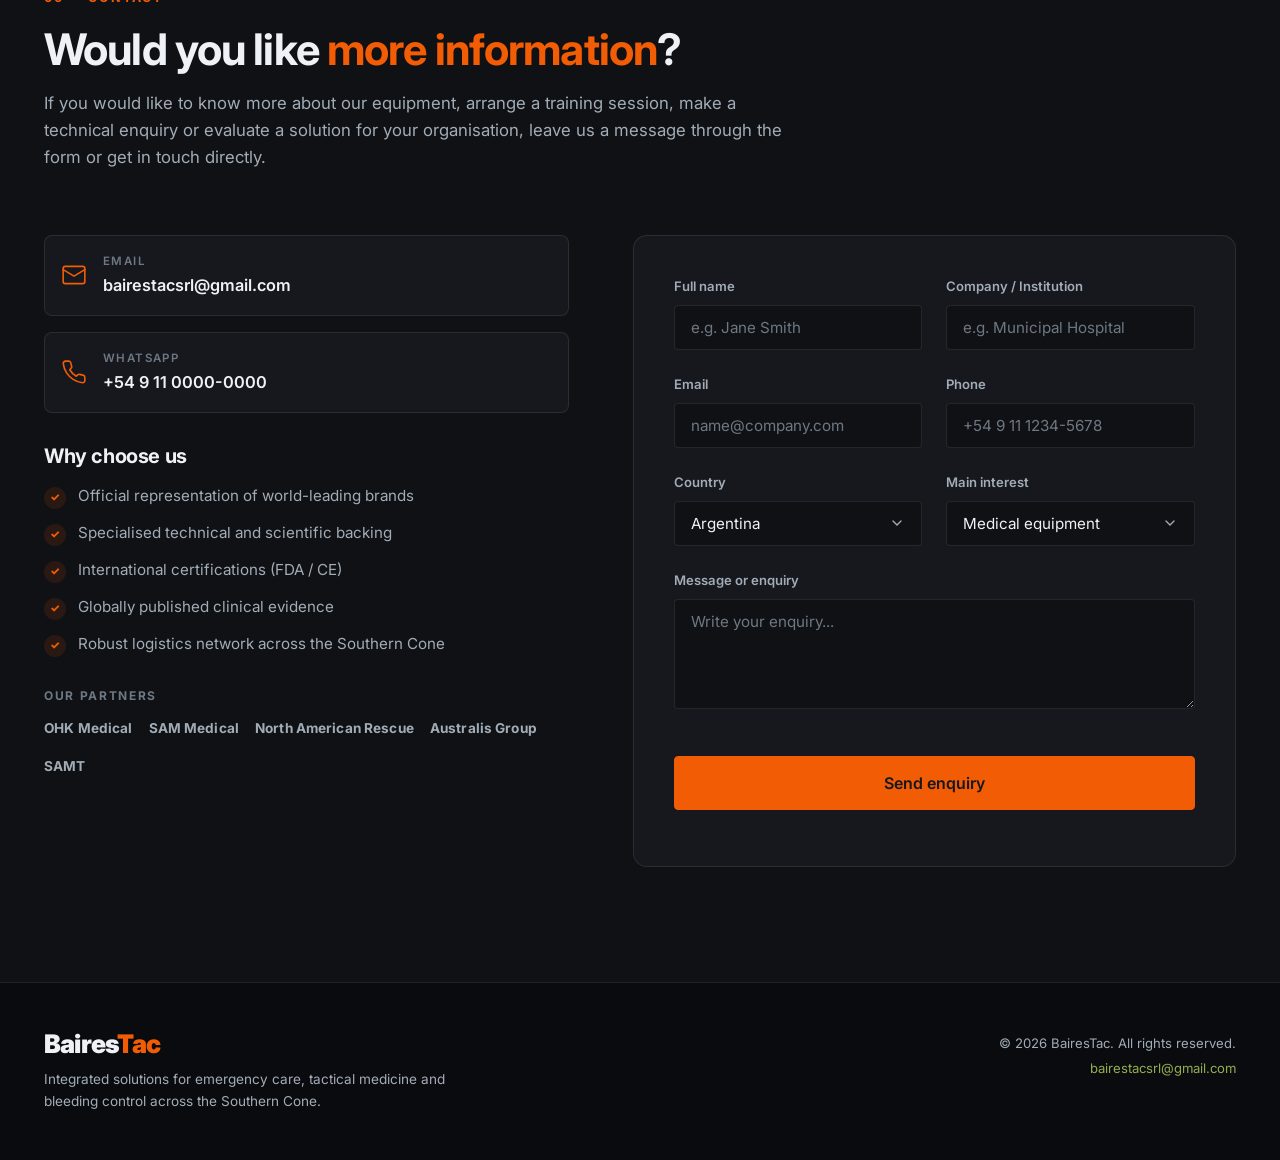
==== commit 87ffa897: "fix: quitar cursos TCCC y TECC del listado de Capacitación La sección queda con Control de hemorragi" ====
--- a/index.html
+++ b/index.html
@@ -597,17 +597,11 @@
                         </p>
 
                         <ul class="training-list mt-2">
-                            <li><strong data-i18n="training.i1Title">Cursos TCCC:</strong> <span
-                                    data-i18n="training.i1Text">Tactical Combat Casualty Care para entornos militares y
-                                    especiales.</span></li>
-                            <li><strong data-i18n="training.i2Title">Cursos TECC:</strong> <span
-                                    data-i18n="training.i2Text">Tactical Emergency Casualty Care para respondedores
-                                    civiles y policiales.</span></li>
-                            <li><strong data-i18n="training.i3Title">Control de hemorragias:</strong> <span
-                                    data-i18n="training.i3Text">Básico y avanzado para seguridad física y civil.</span>
+                            <li><strong data-i18n="training.i1Title">Control de hemorragias:</strong> <span
+                                    data-i18n="training.i1Text">Básico y avanzado para seguridad física y civil.</span>
                             </li>
-                            <li><strong data-i18n="training.i4Title">Formación de instructores:</strong> <span
-                                    data-i18n="training.i4Text">Programa de certificación oficial en el Cono
+                            <li><strong data-i18n="training.i2Title">Formación de instructores:</strong> <span
+                                    data-i18n="training.i2Text">Programa de certificación oficial en el Cono
                                     Sur.</span></li>
                         </ul>
                         <a href="#contacto" class="btn-primary mt-2" data-i18n="training.cta">Consultar próximos
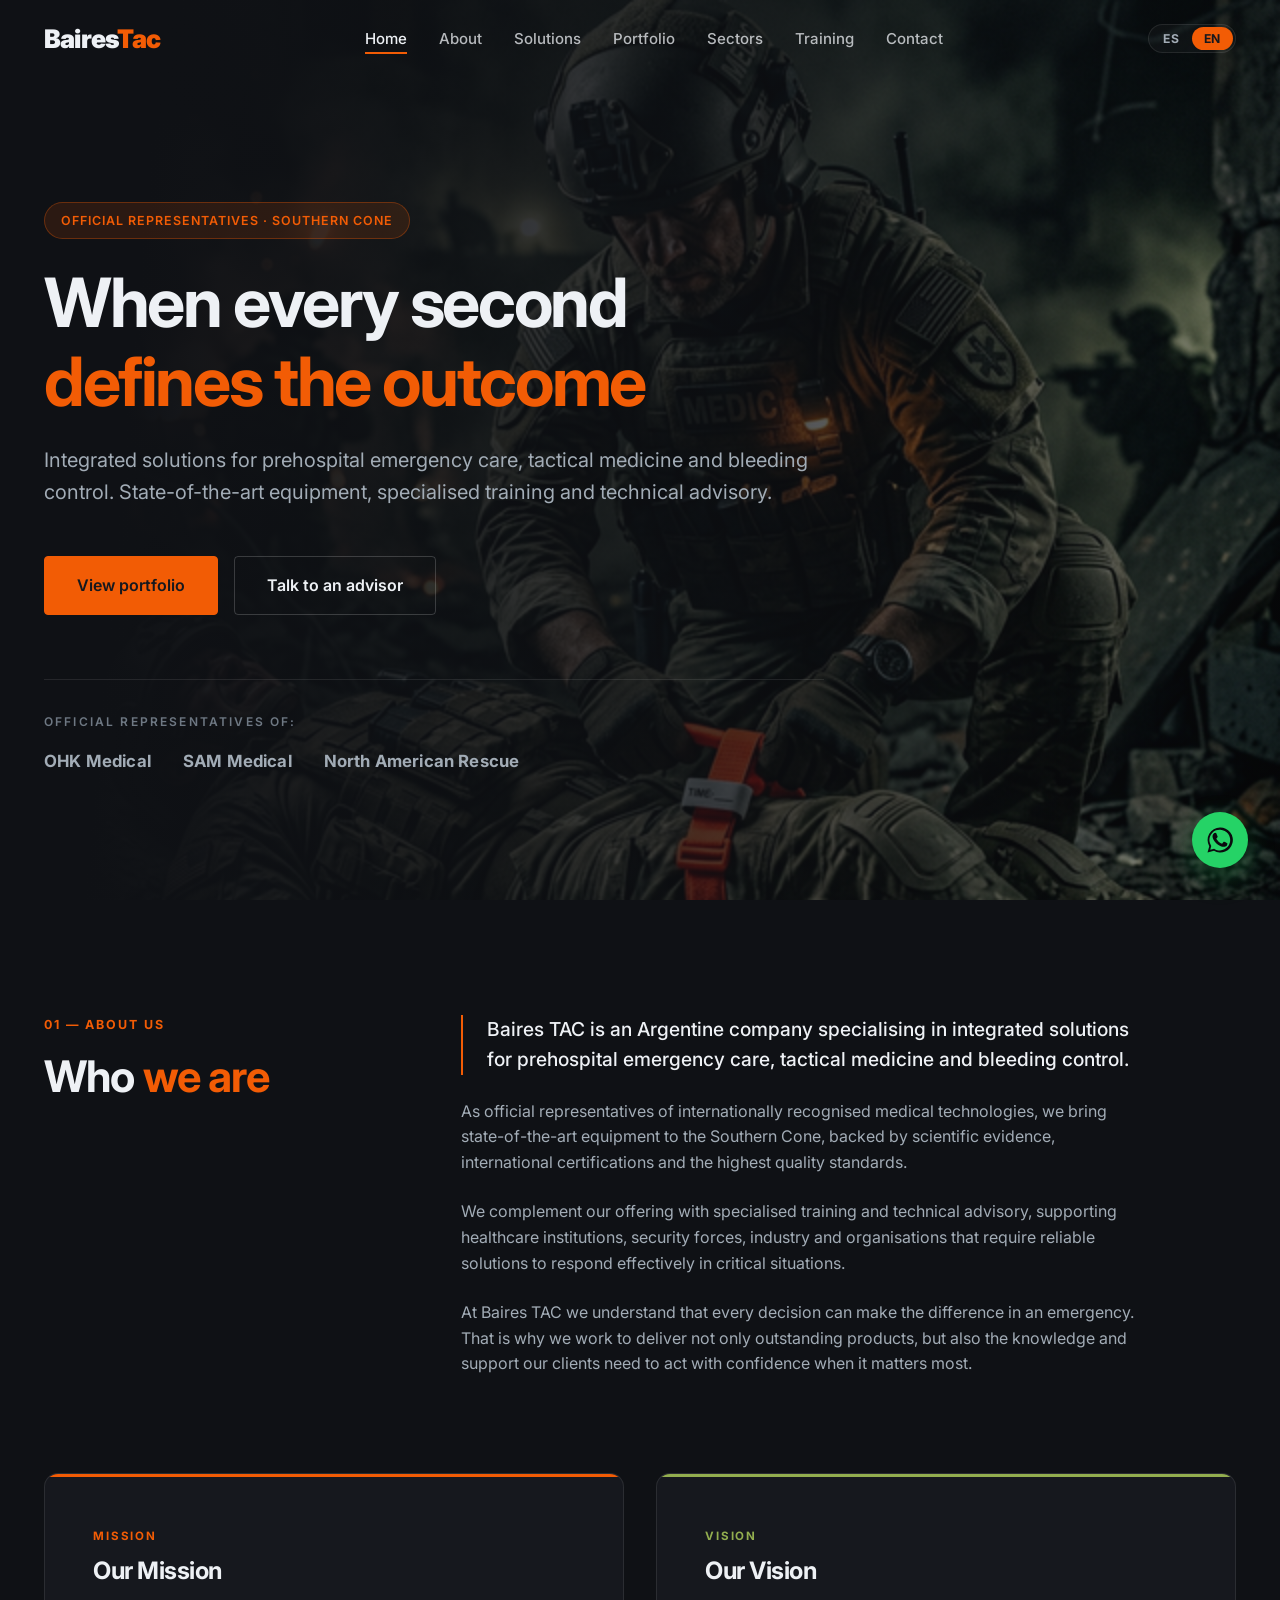
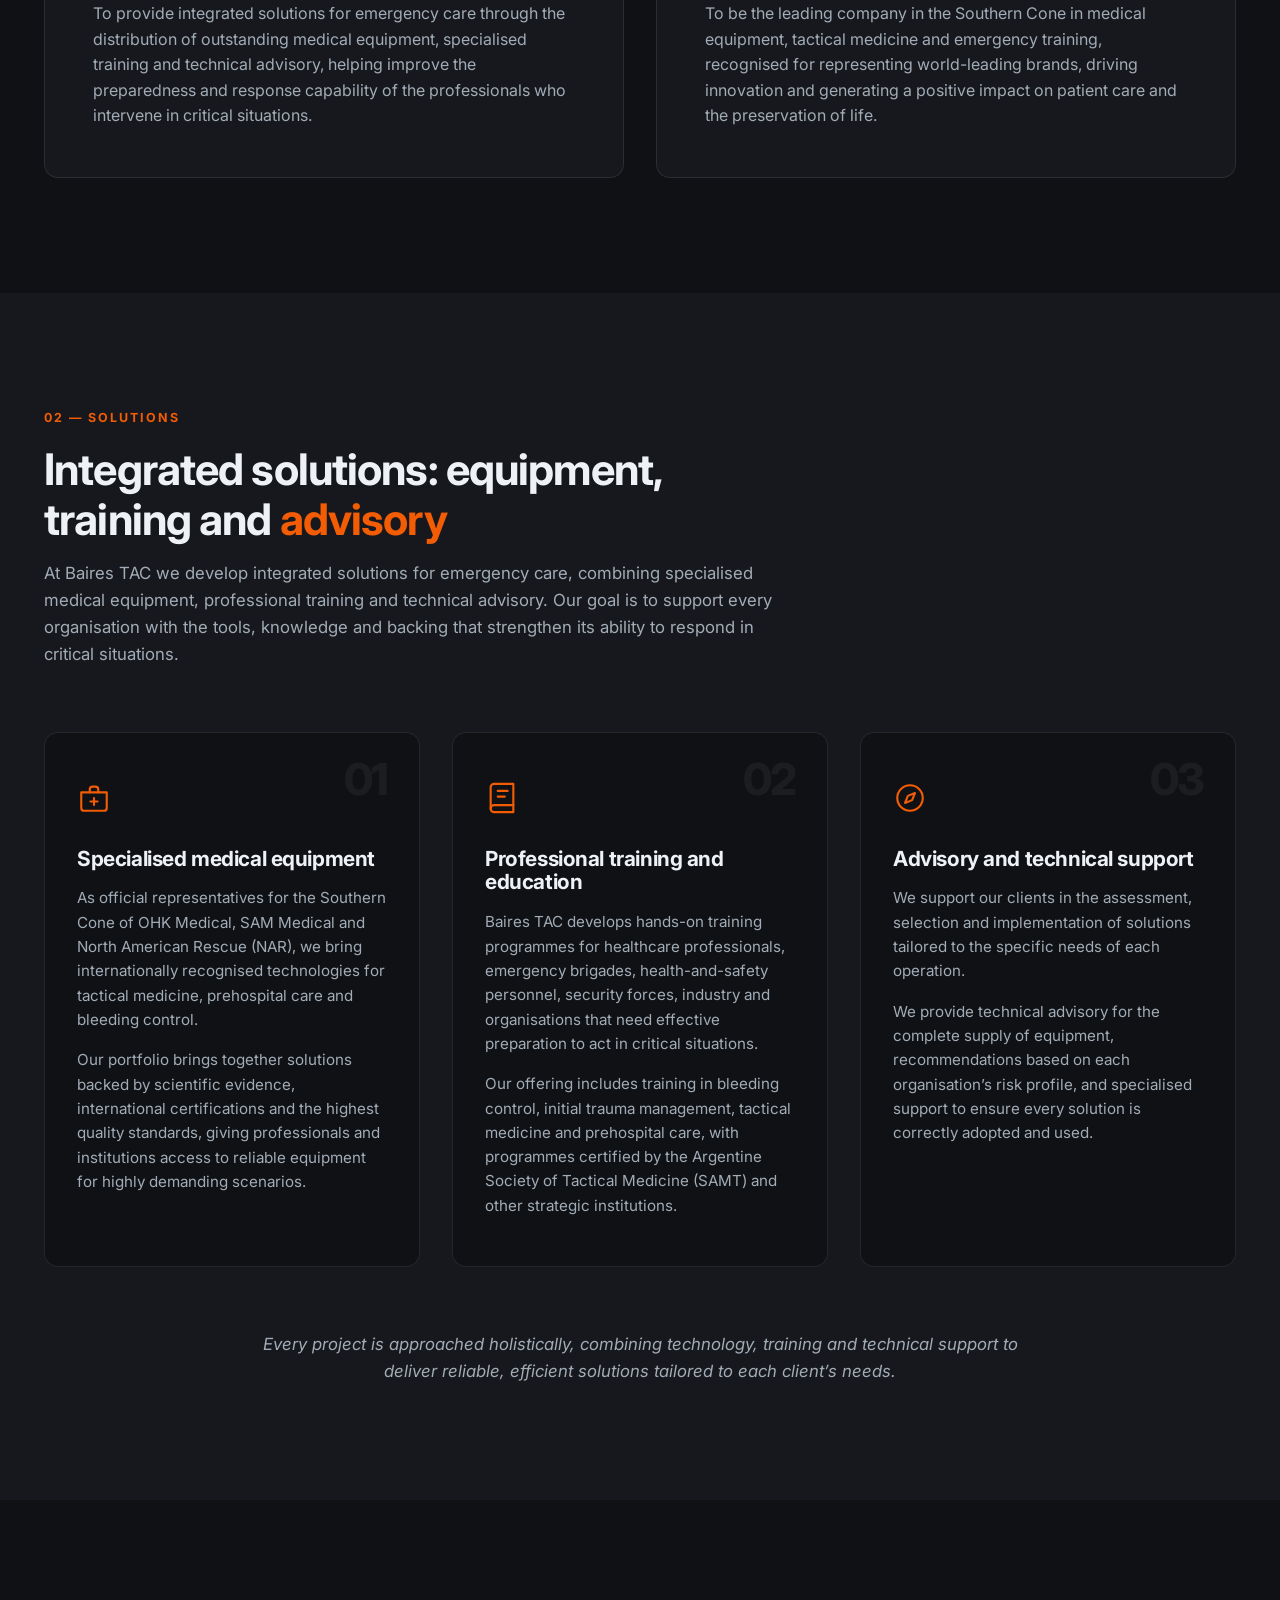
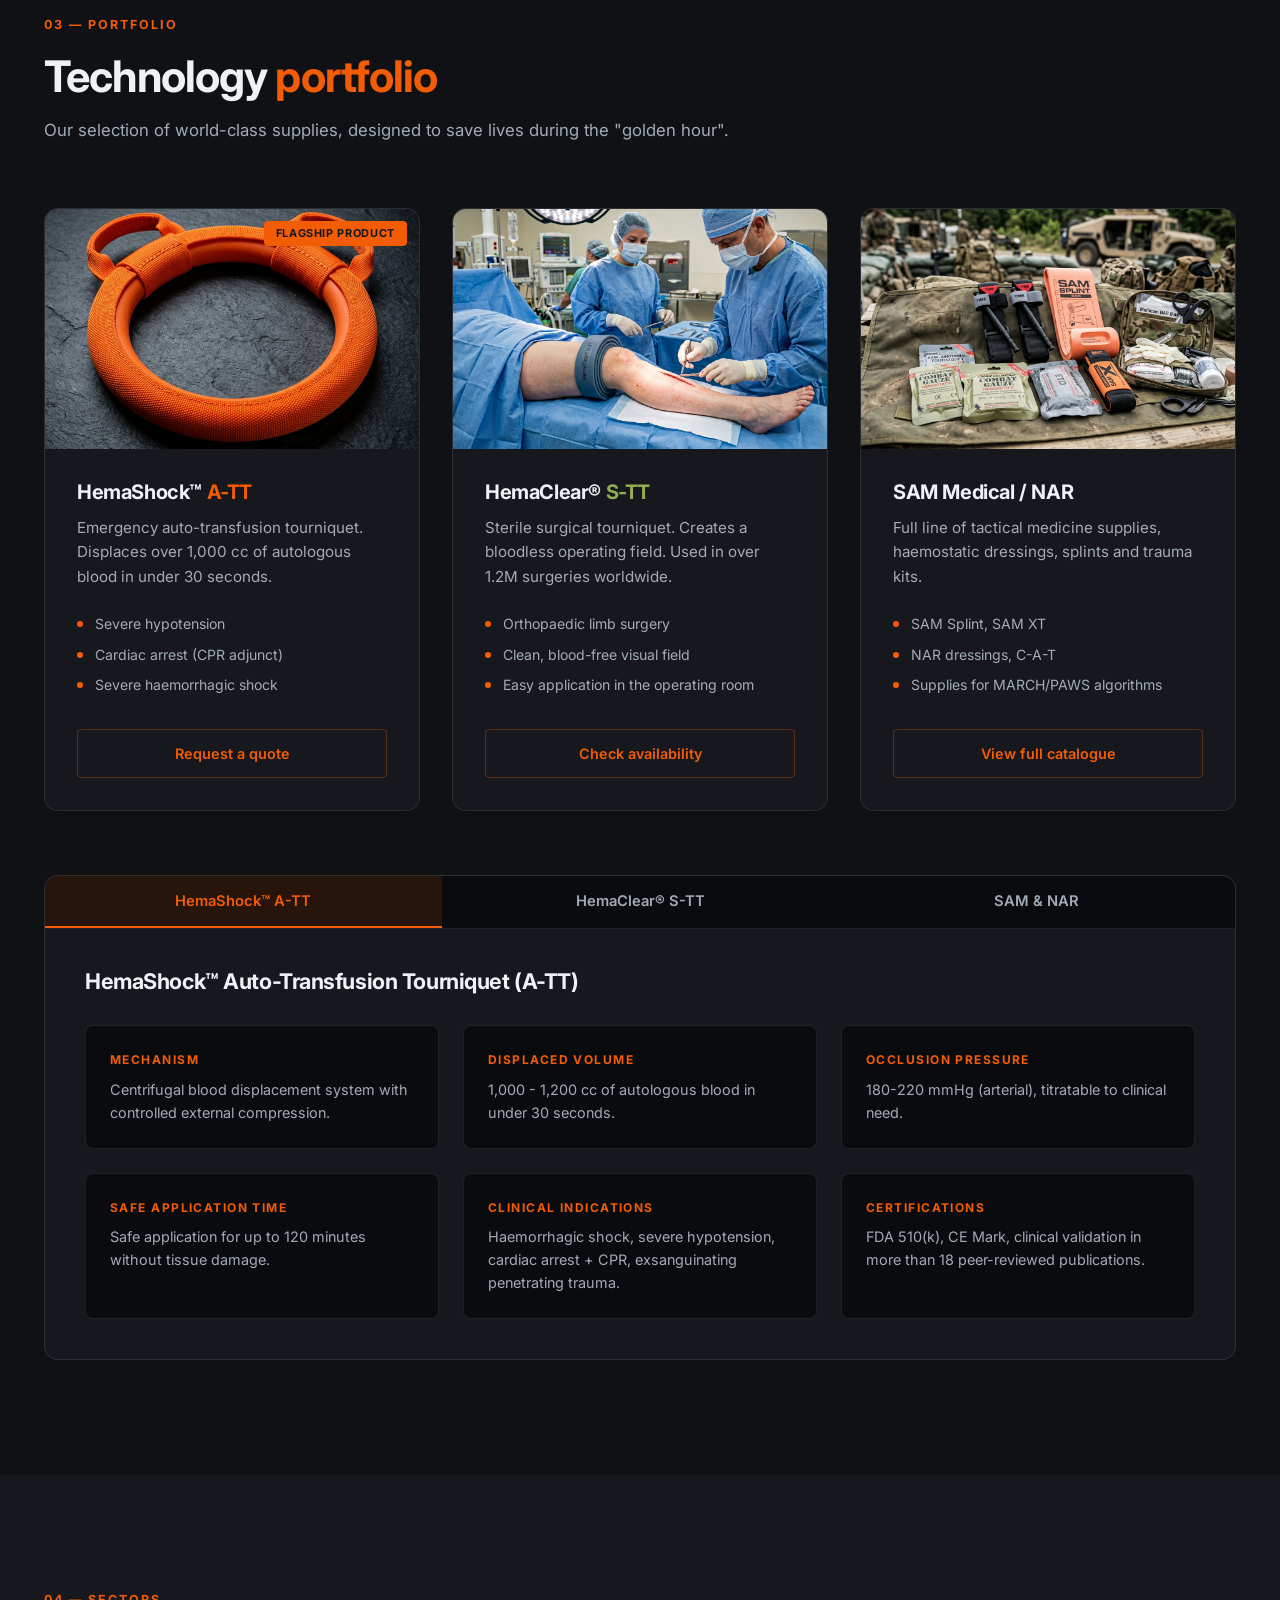
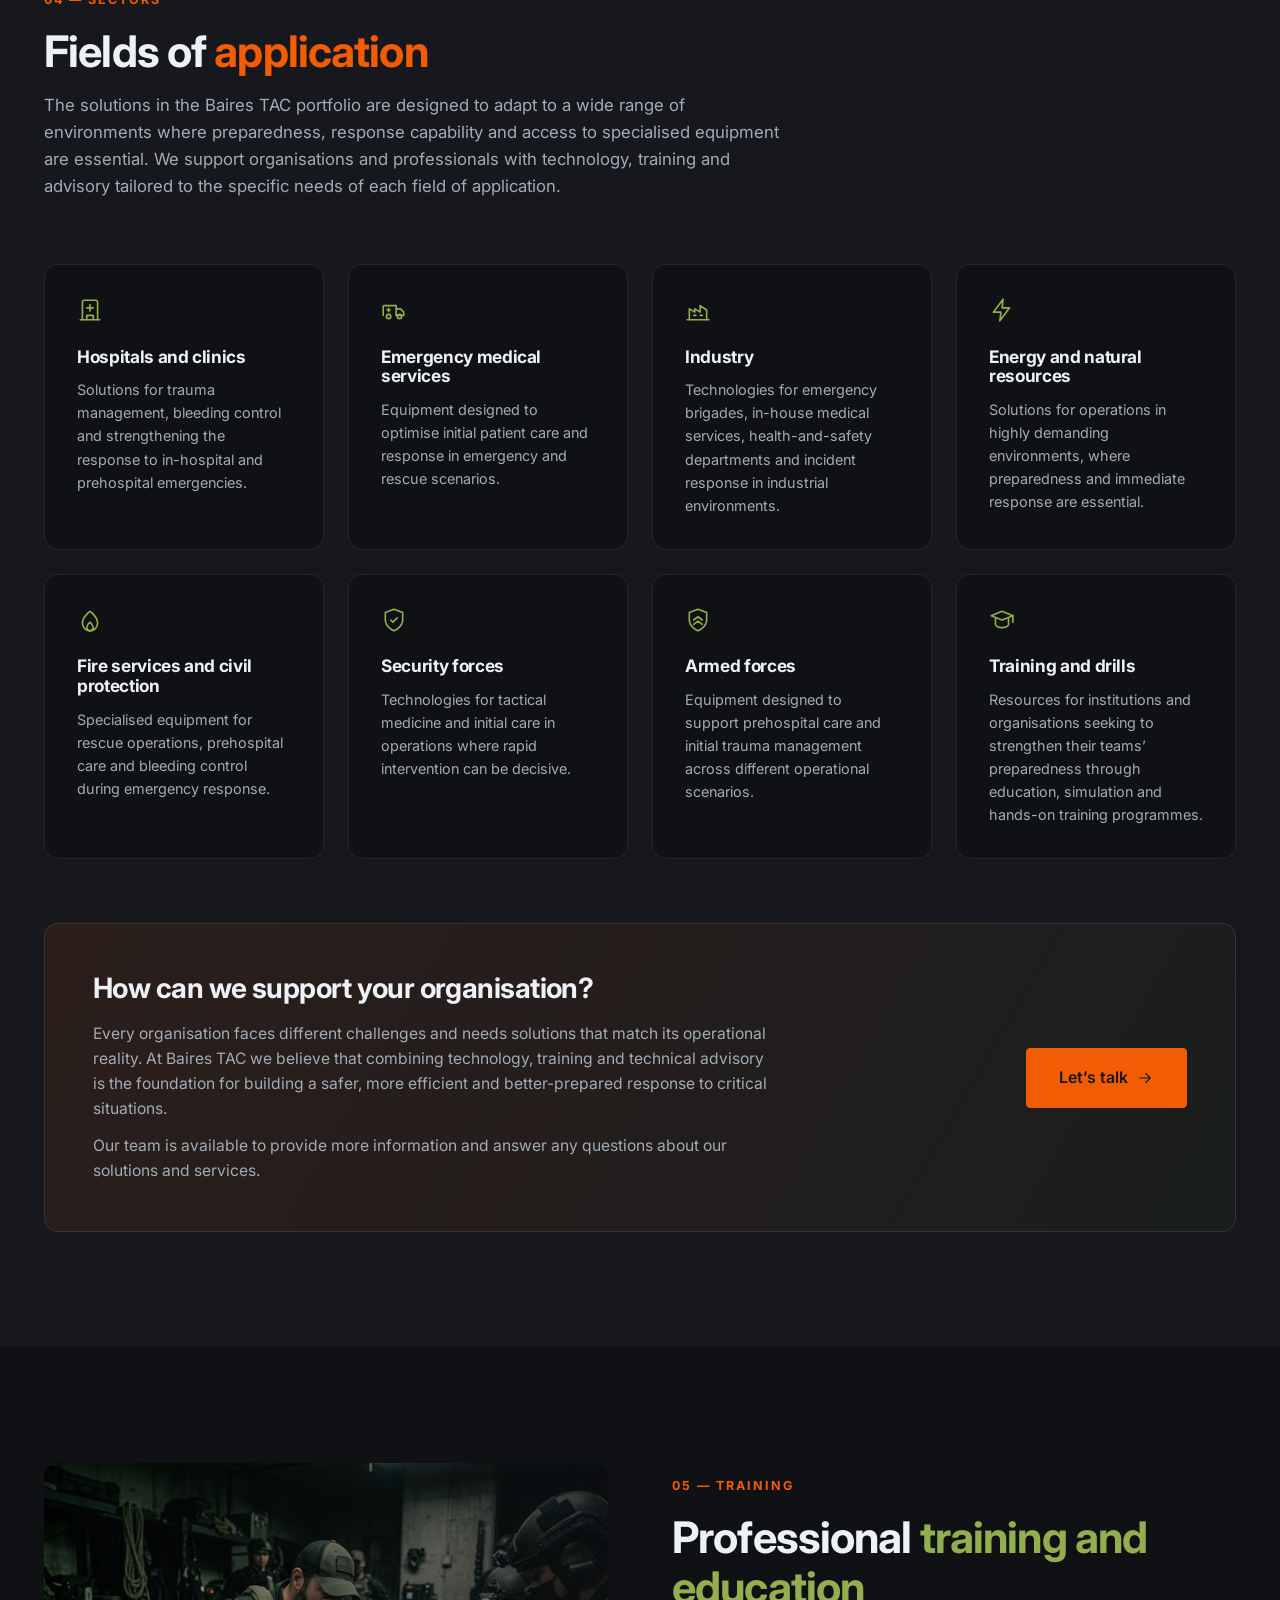
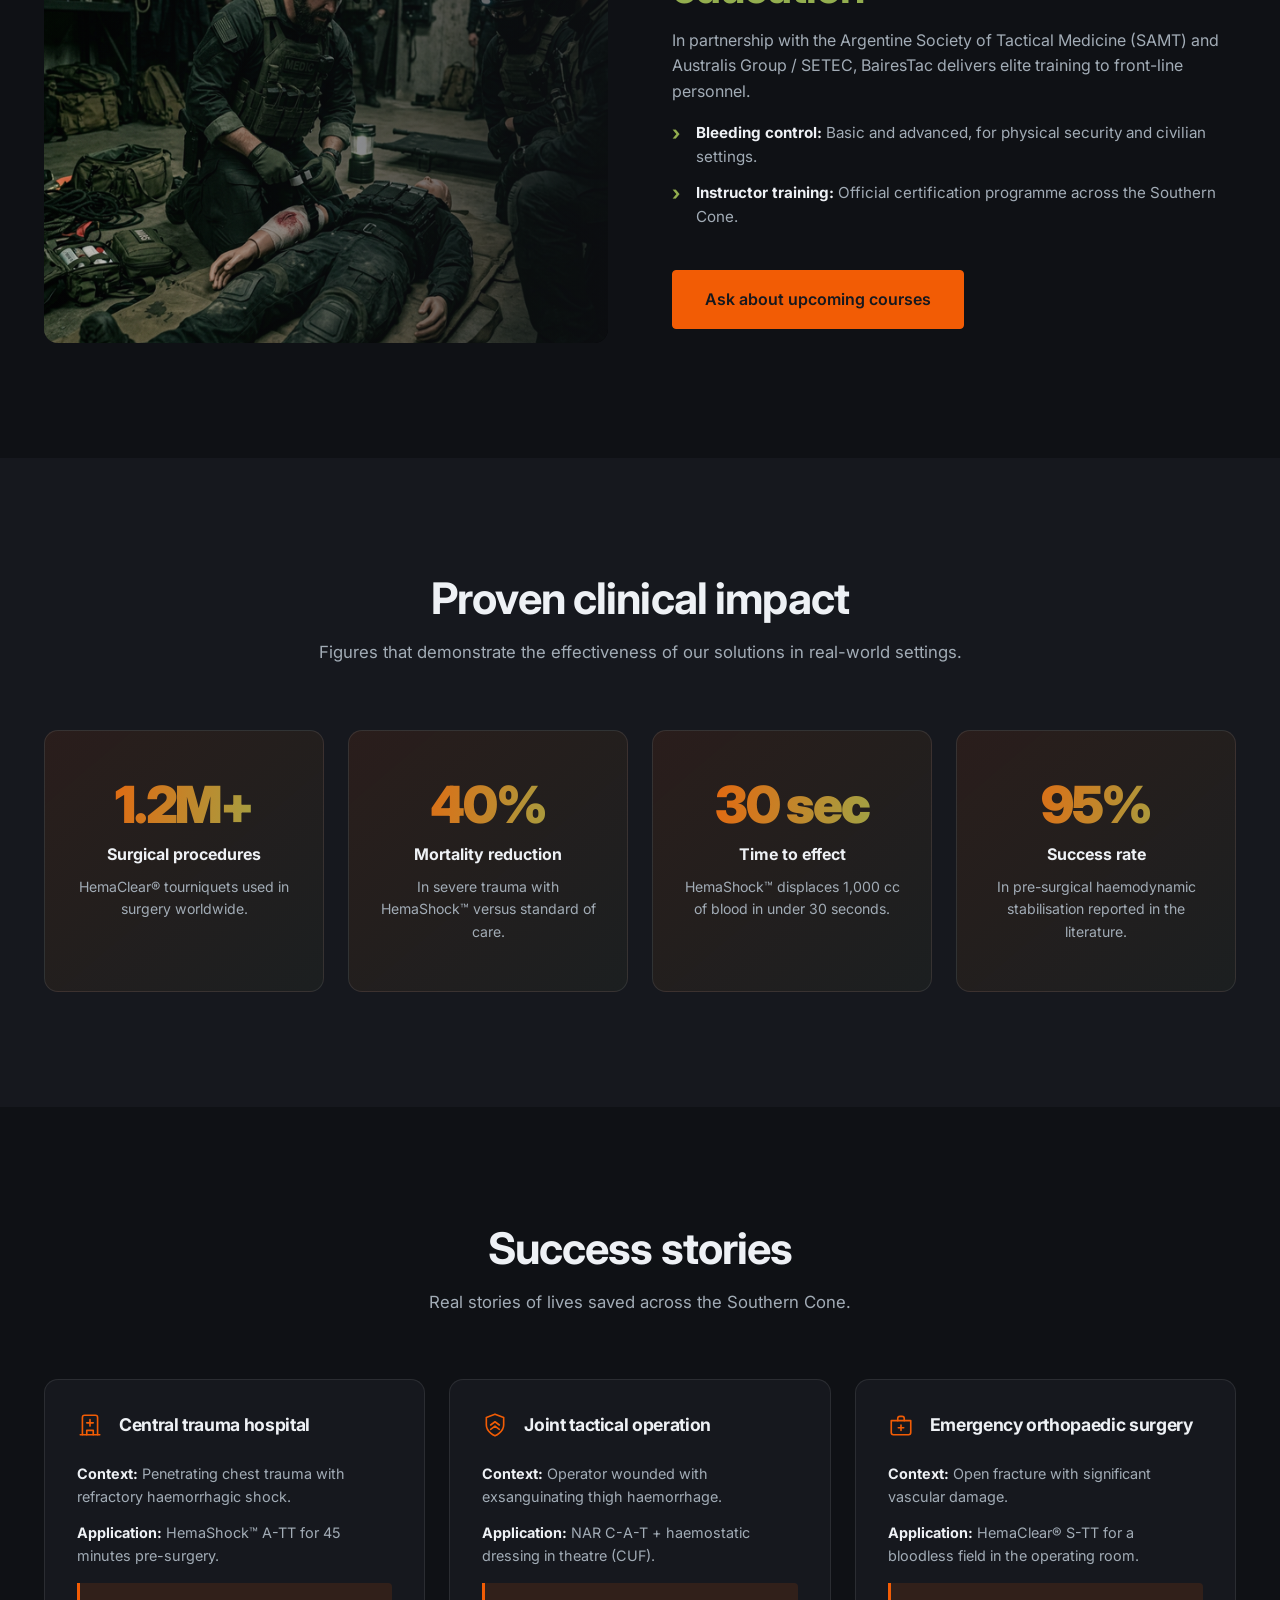
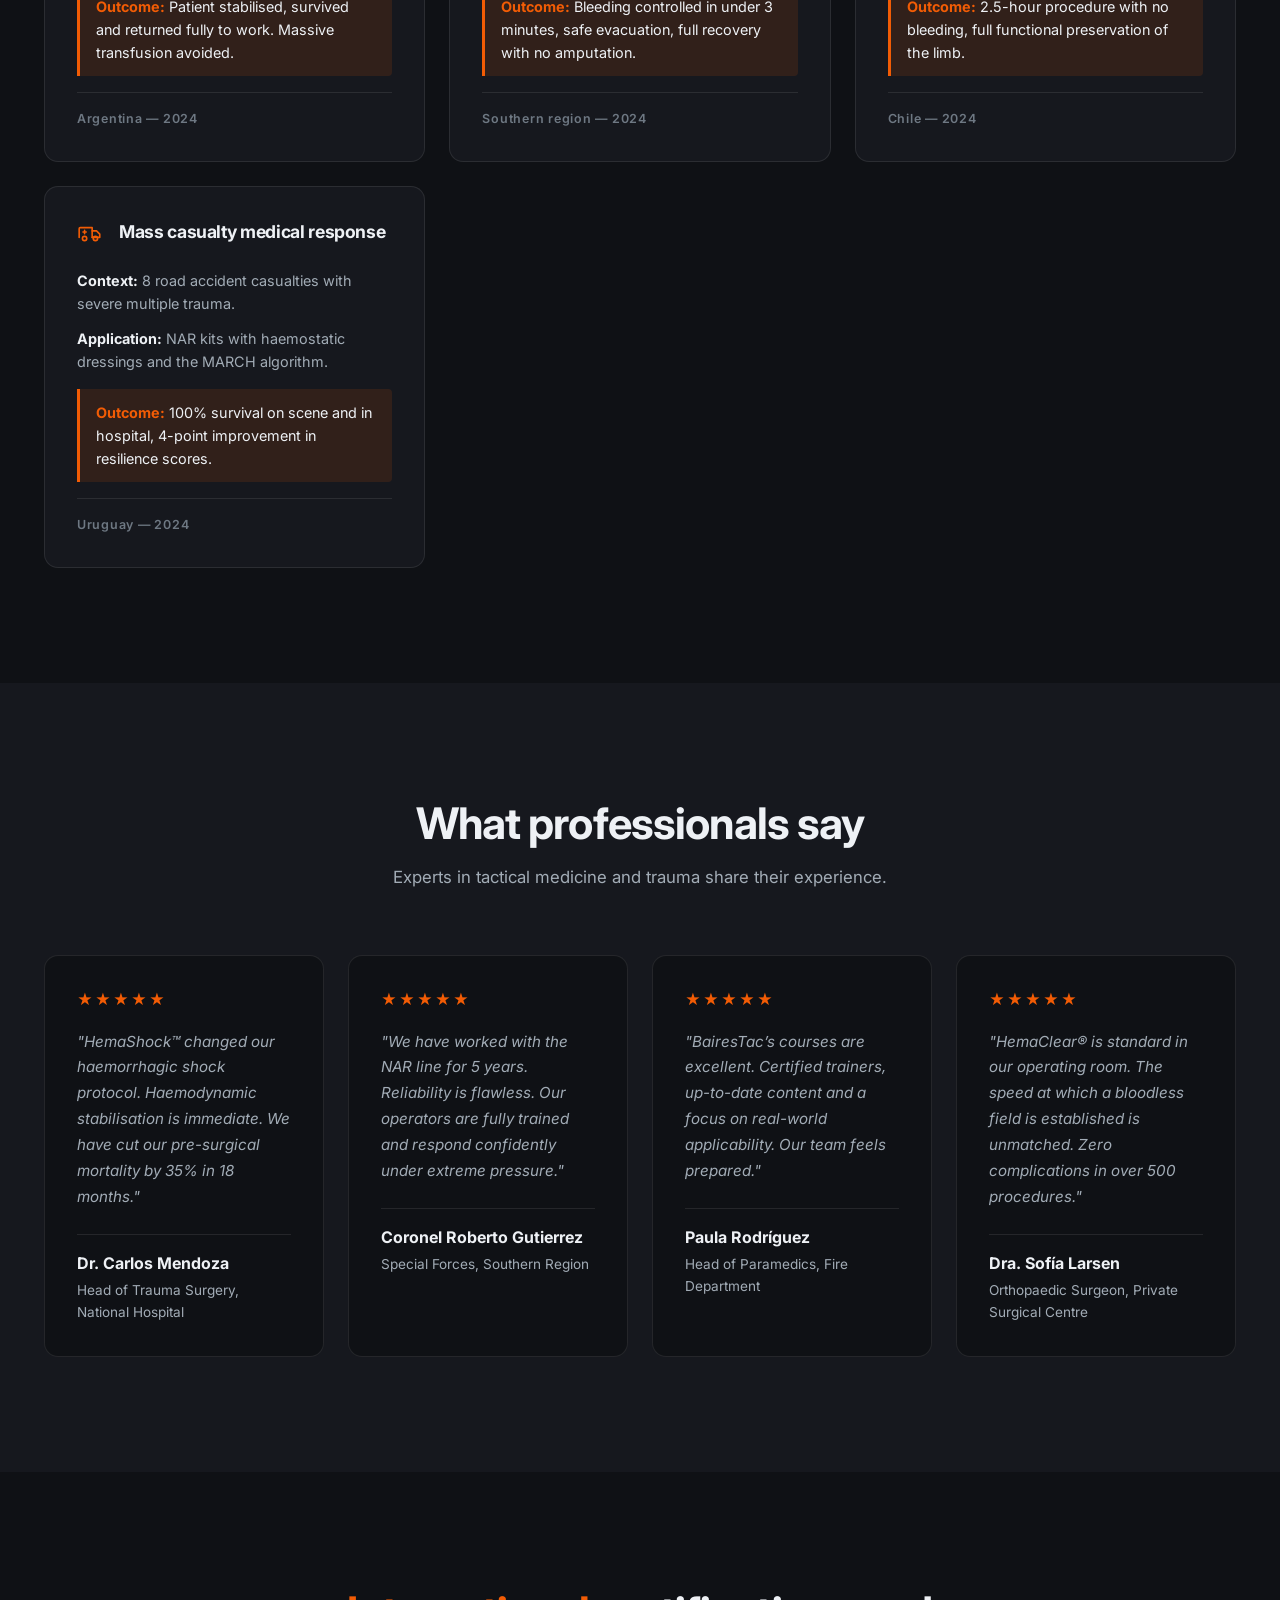
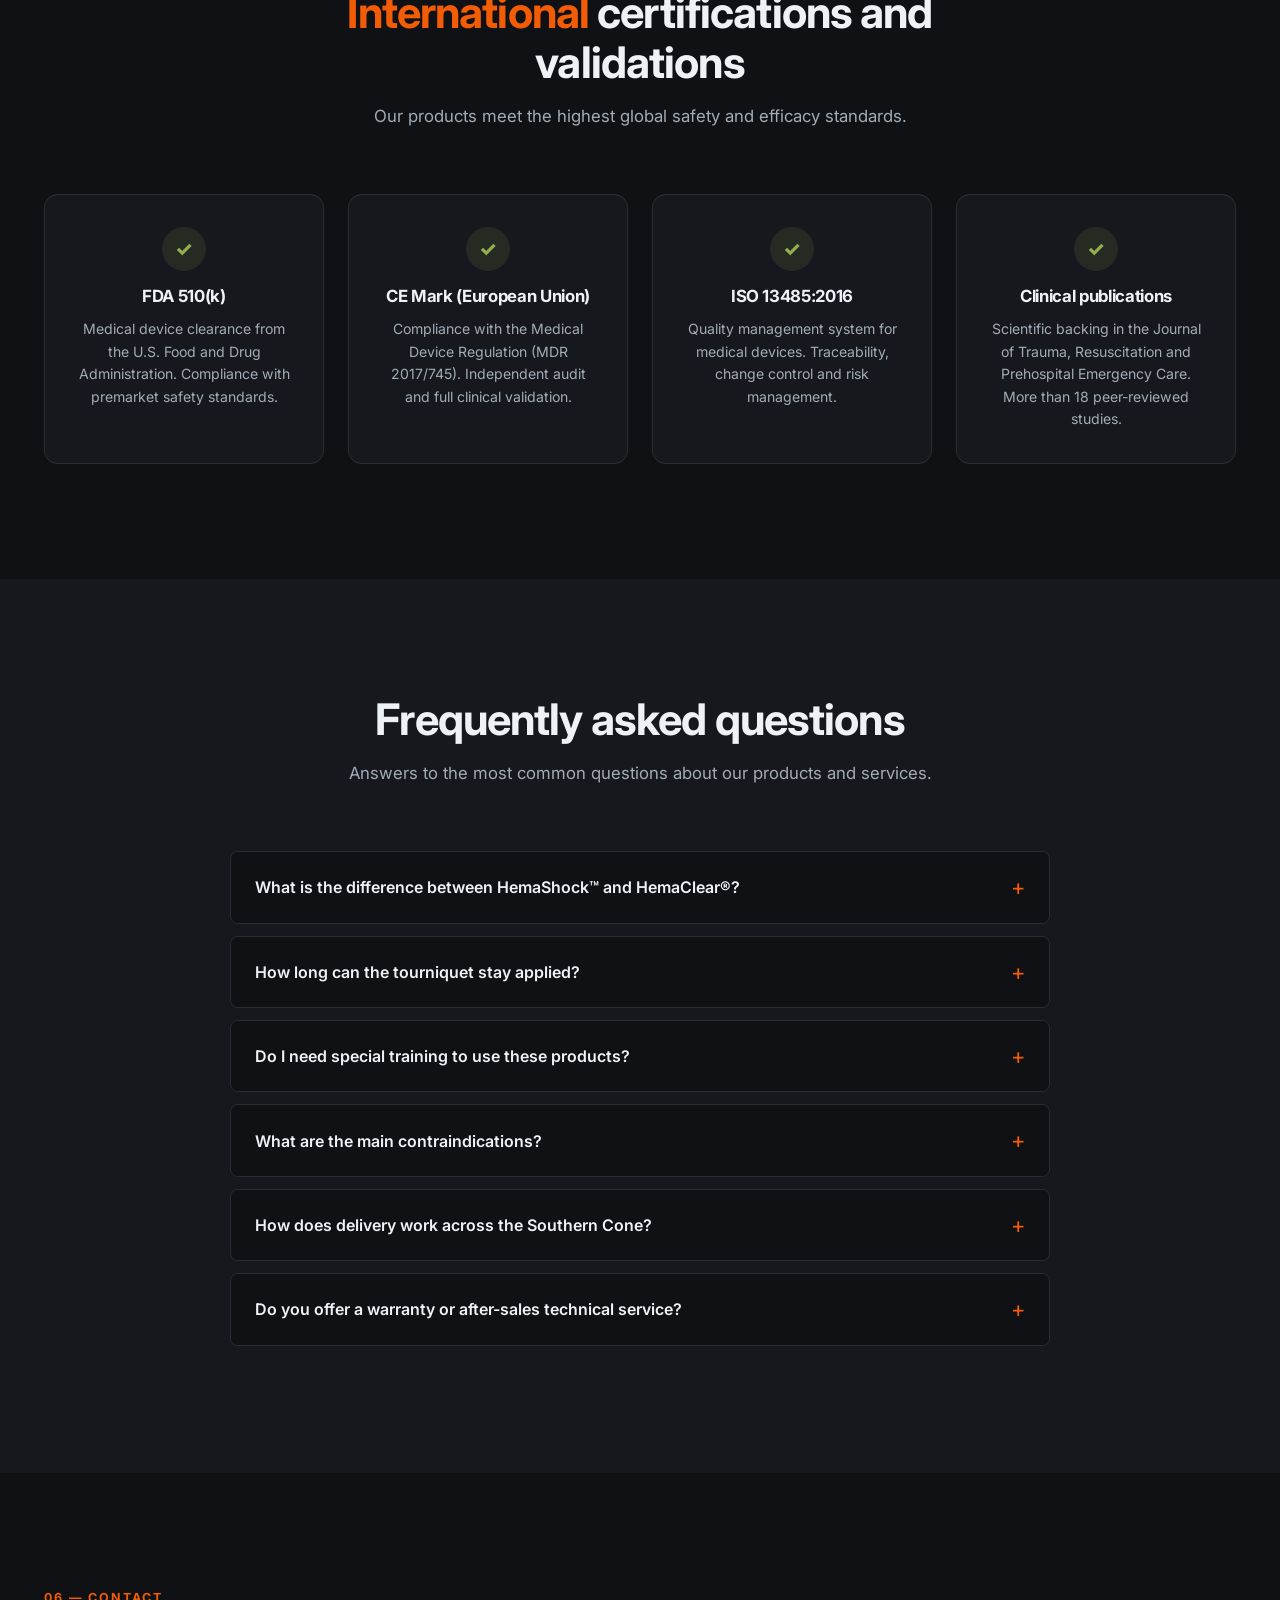
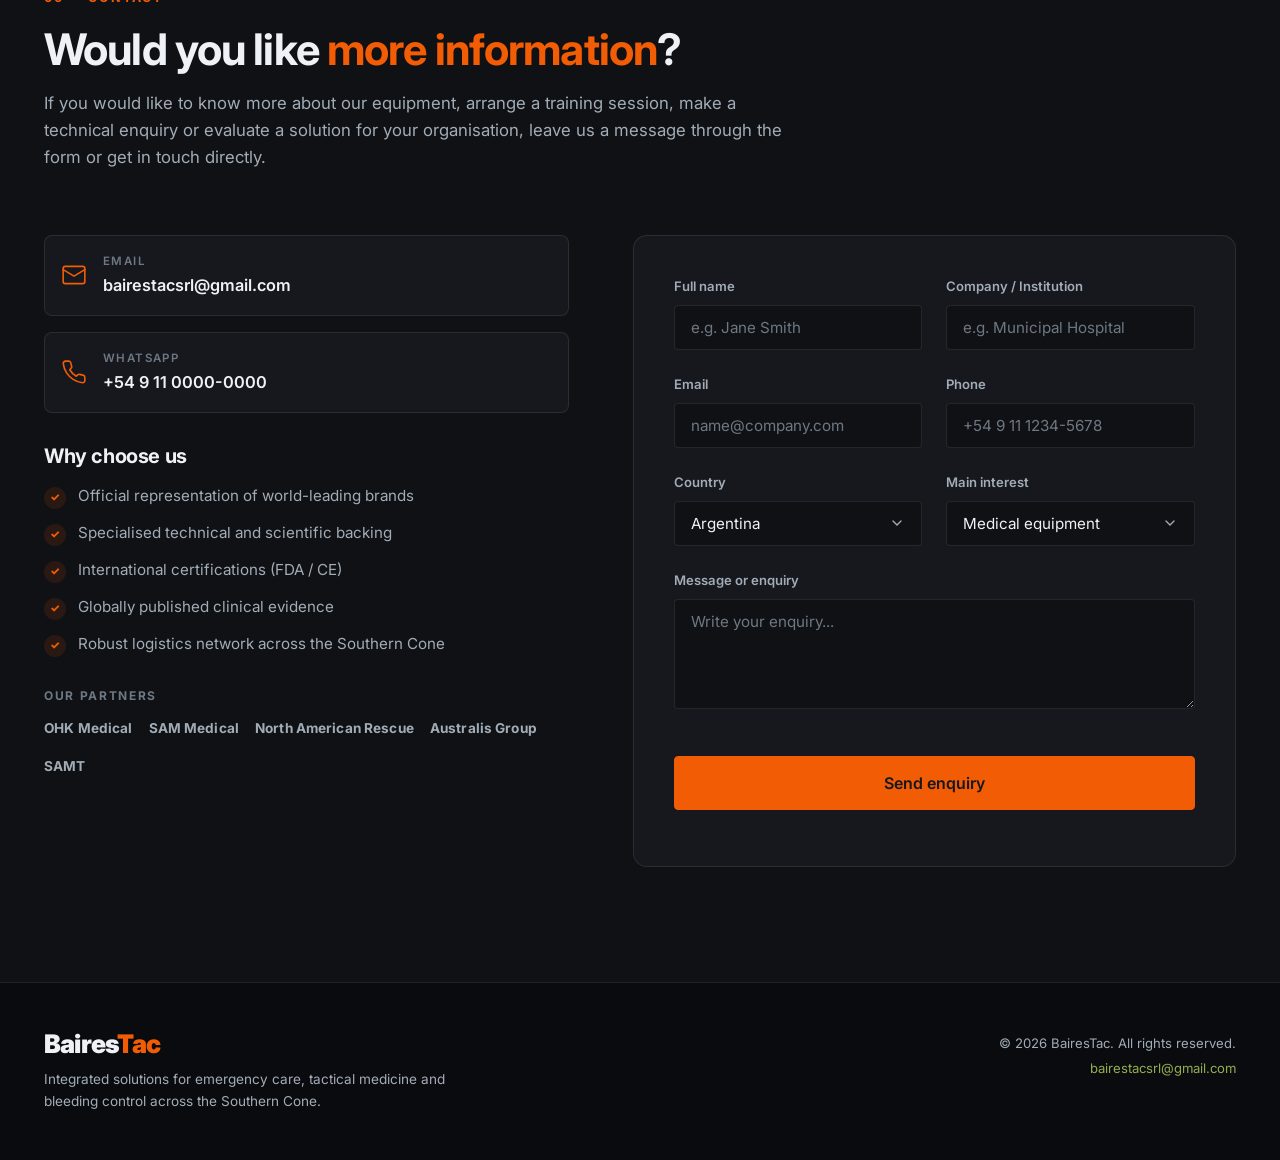
==== commit ef09dbd7: "fix: alinear la sección de Capacitación con los cursos que se dictan Al quitar TCCC y TECC del lista" ====
--- a/index.html
+++ b/index.html
@@ -591,7 +591,8 @@
                     </div>
                     <div class="training-content fade-up stagger-1">
                         <span class="eyebrow" data-i18n="training.eyebrow">05 — Capacitación</span>
-                        <h2 data-i18n="training.title">Capacitación <span class="text-olive">TCCC / TECC</span></h2>
+                        <h2 data-i18n="training.title">Capacitación y <span class="text-olive">formación
+                                profesional</span></h2>
                         <p data-i18n="training.lead">En alianza con la Sociedad Argentina de Medicina Táctica (SAMT) y
                             Australis Group / SETEC, BairesTac ofrece formación de élite al personal de primera línea.
                         </p>
@@ -763,9 +764,9 @@
 
                     <figure class="testimonial-card fade-up stagger-3">
                         <div class="stars" data-i18n-aria-label="a11y.rating" aria-label="5 de 5" role="img">★★★★★</div>
-                        <blockquote class="testimonial-text" data-i18n="testimonials.t3">"Los cursos TCCC/TECC de
-                            BairesTac son excelentes. Formadores certificados, contenido actualizado, y énfasis en la
-                            aplicabilidad real. Nuestro equipo se siente preparado."</blockquote>
+                        <blockquote class="testimonial-text" data-i18n="testimonials.t3">"Los cursos de BairesTac son
+                            excelentes. Formadores certificados, contenido actualizado, y énfasis en la aplicabilidad
+                            real. Nuestro equipo se siente preparado."</blockquote>
                         <figcaption class="testimonial-author">
                             <strong>Paula Rodríguez</strong>
                             <span data-i18n="testimonials.t3Role">Jefa de Paramédicos, Cuerpo de Bomberos</span>
@@ -873,9 +874,10 @@
                             </button>
                         </h3>
                         <div class="faq-answer" id="faq-a3">
-                            <p data-i18n="faq.a3">Sí. BairesTac ofrece cursos certificados TCCC/TECC de menos de 8 horas
-                                para NAR y SAM. HemaShock™ requiere entrenamiento médico avanzado. Ofrecemos
-                                instructores in situ y formación de capacitadores locales.</p>
+                            <p data-i18n="faq.a3">Sí. BairesTac ofrece capacitación en control de hemorragias, básica y
+                                avanzada, y un programa de formación de instructores con certificación oficial en el
+                                Cono Sur. HemaShock™ requiere entrenamiento médico avanzado. Ofrecemos instructores in
+                                situ y formación de capacitadores locales.</p>
                         </div>
                     </div>
 
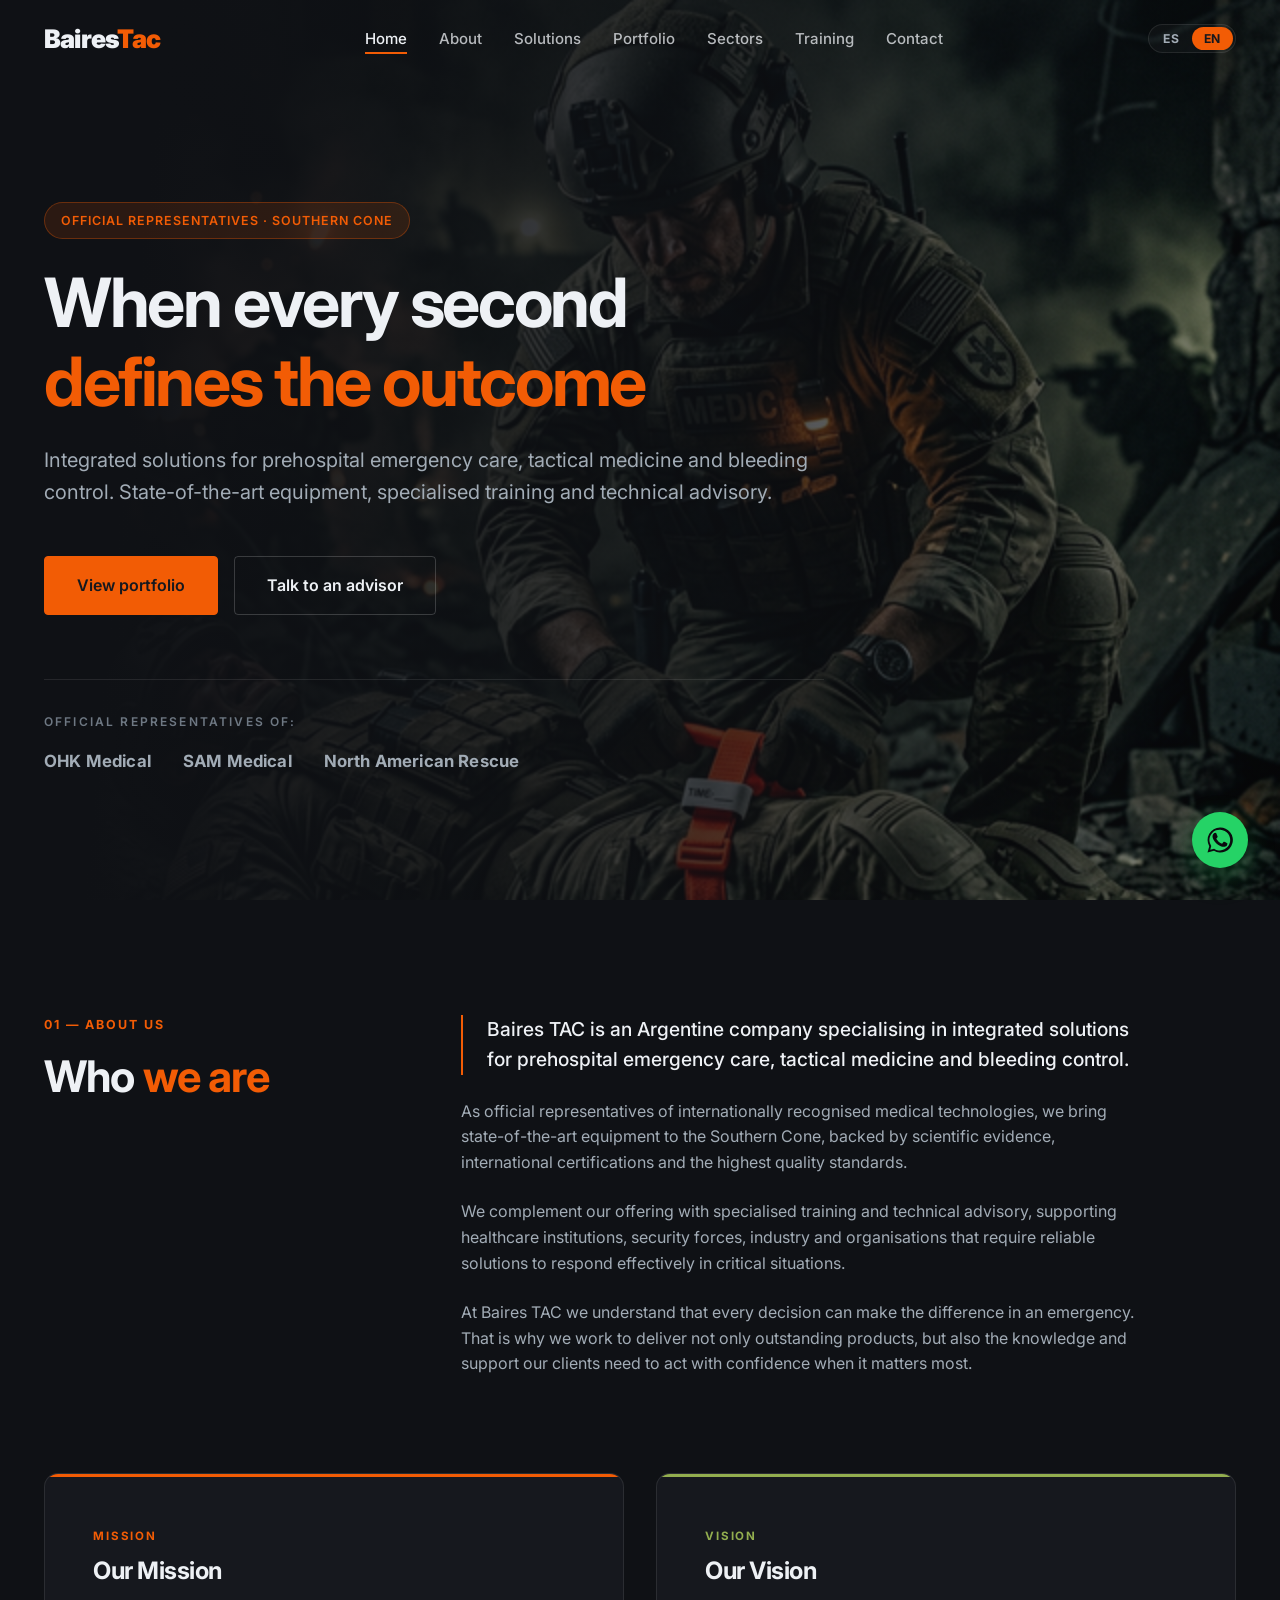
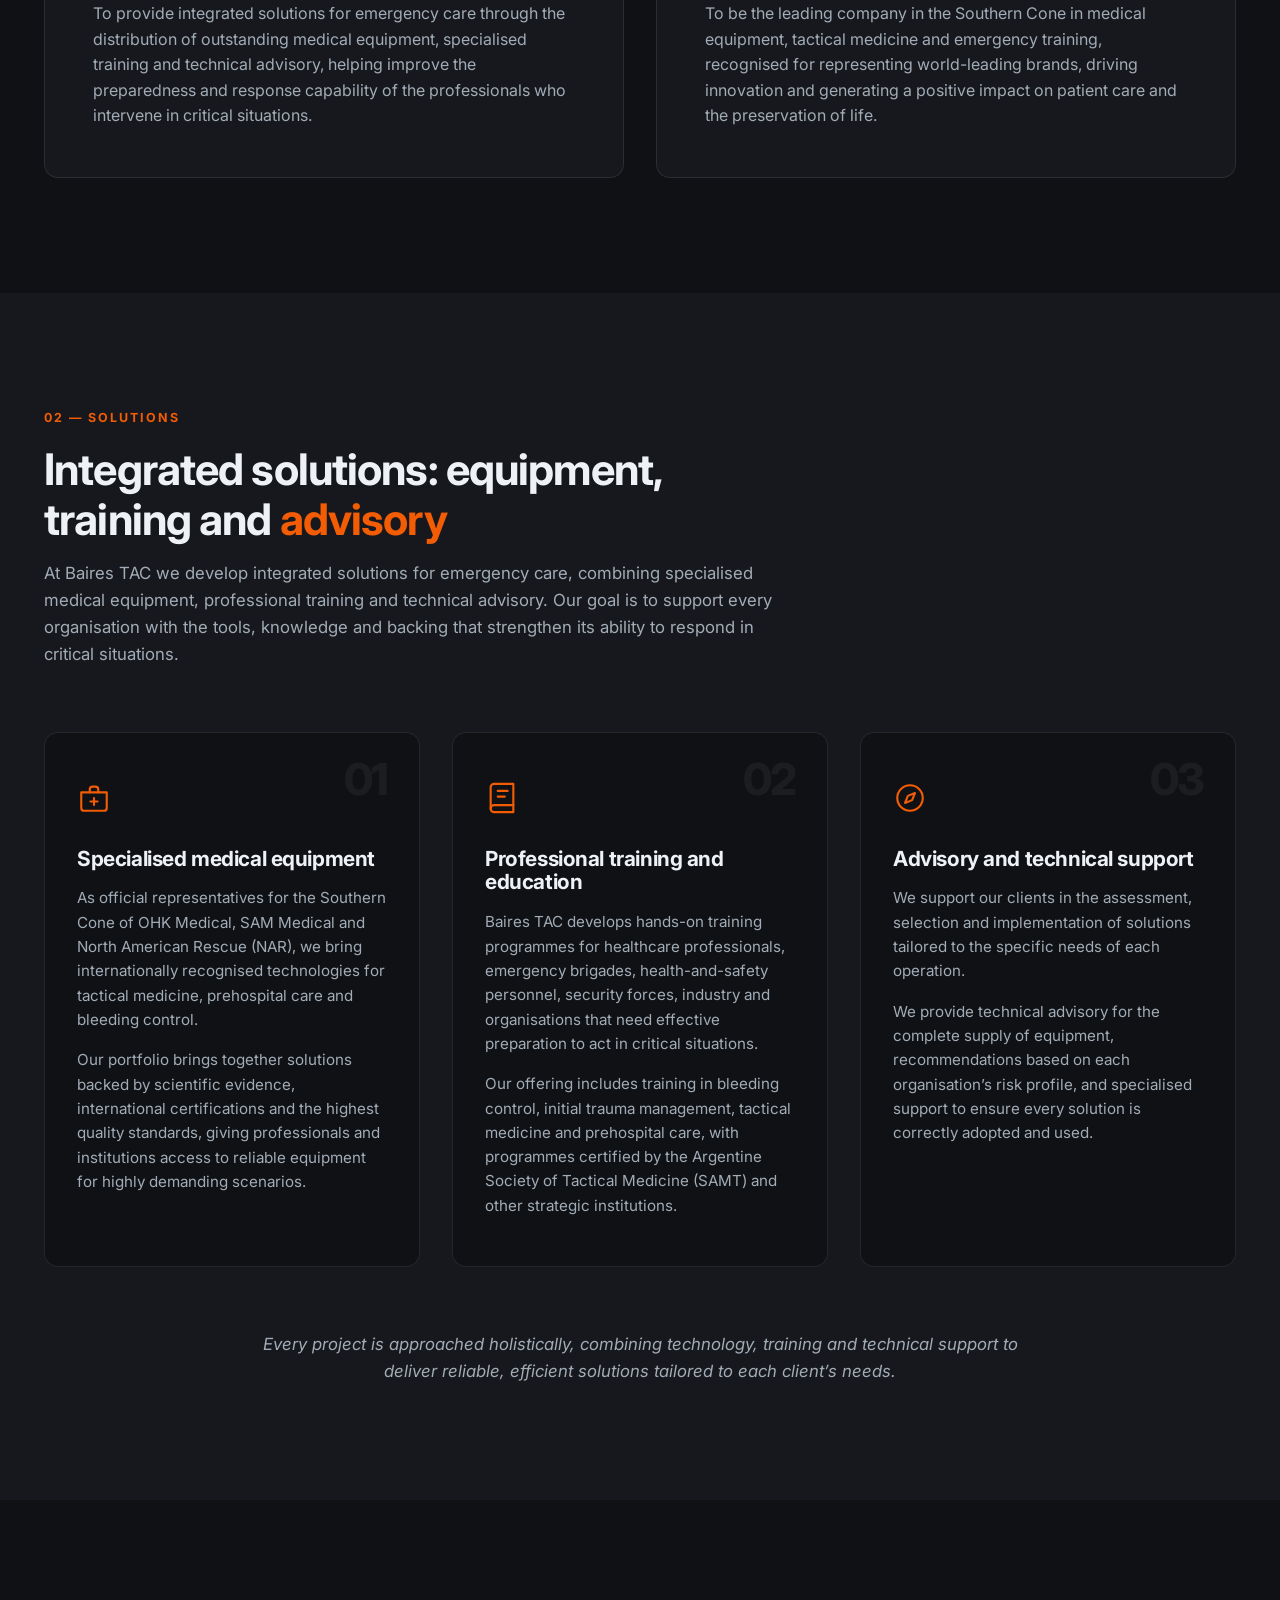
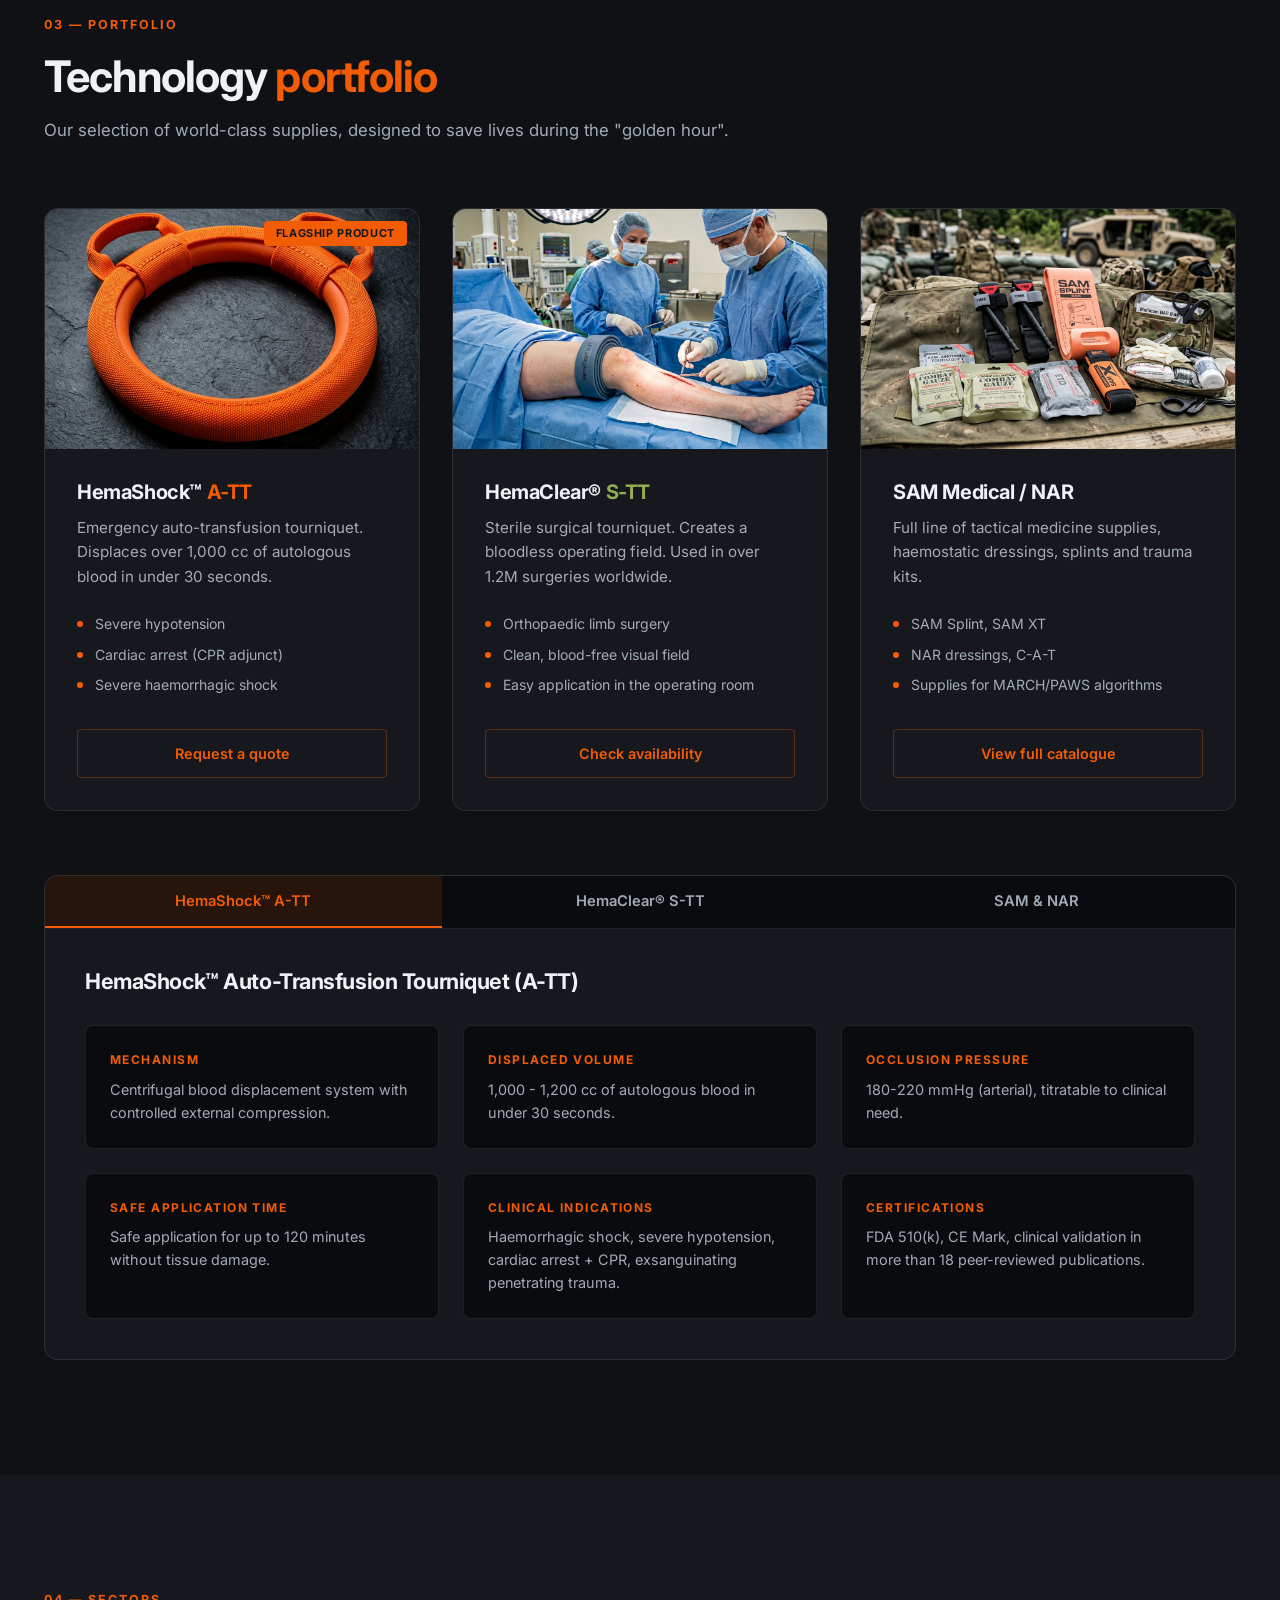
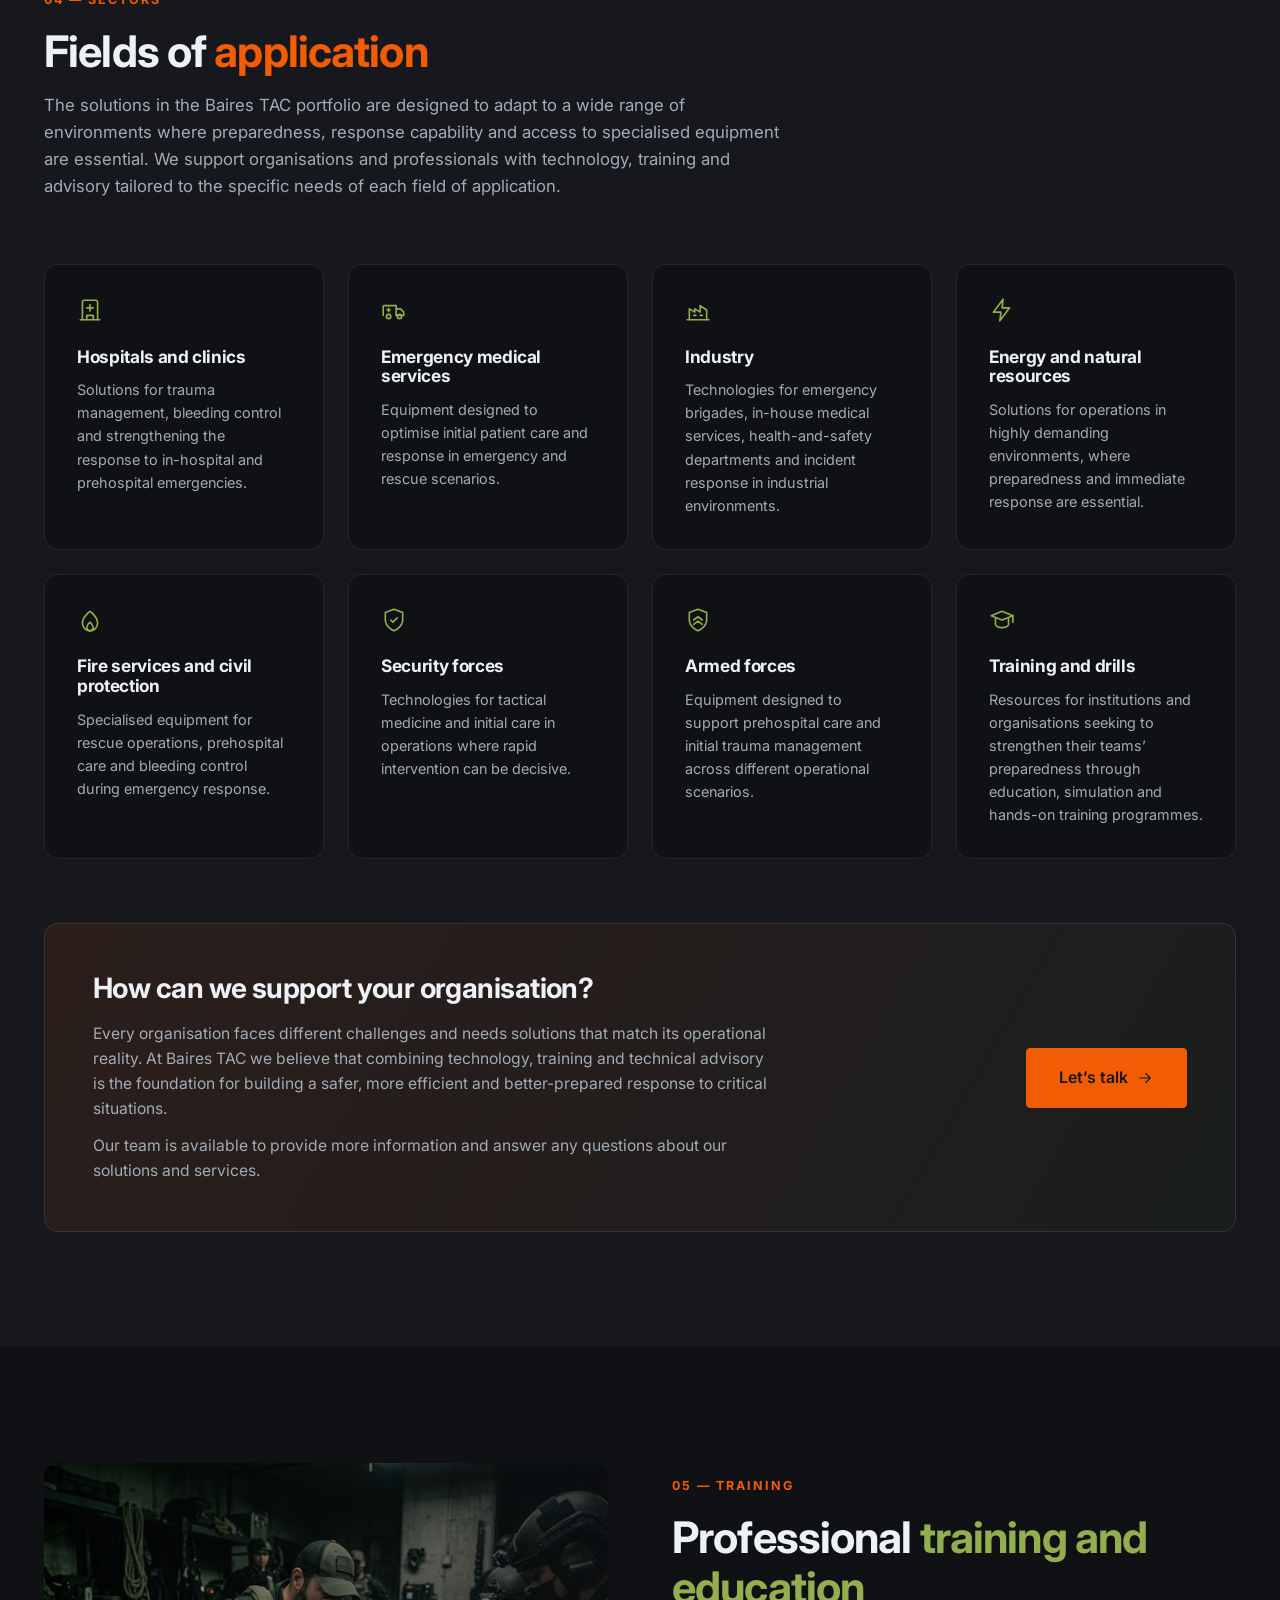
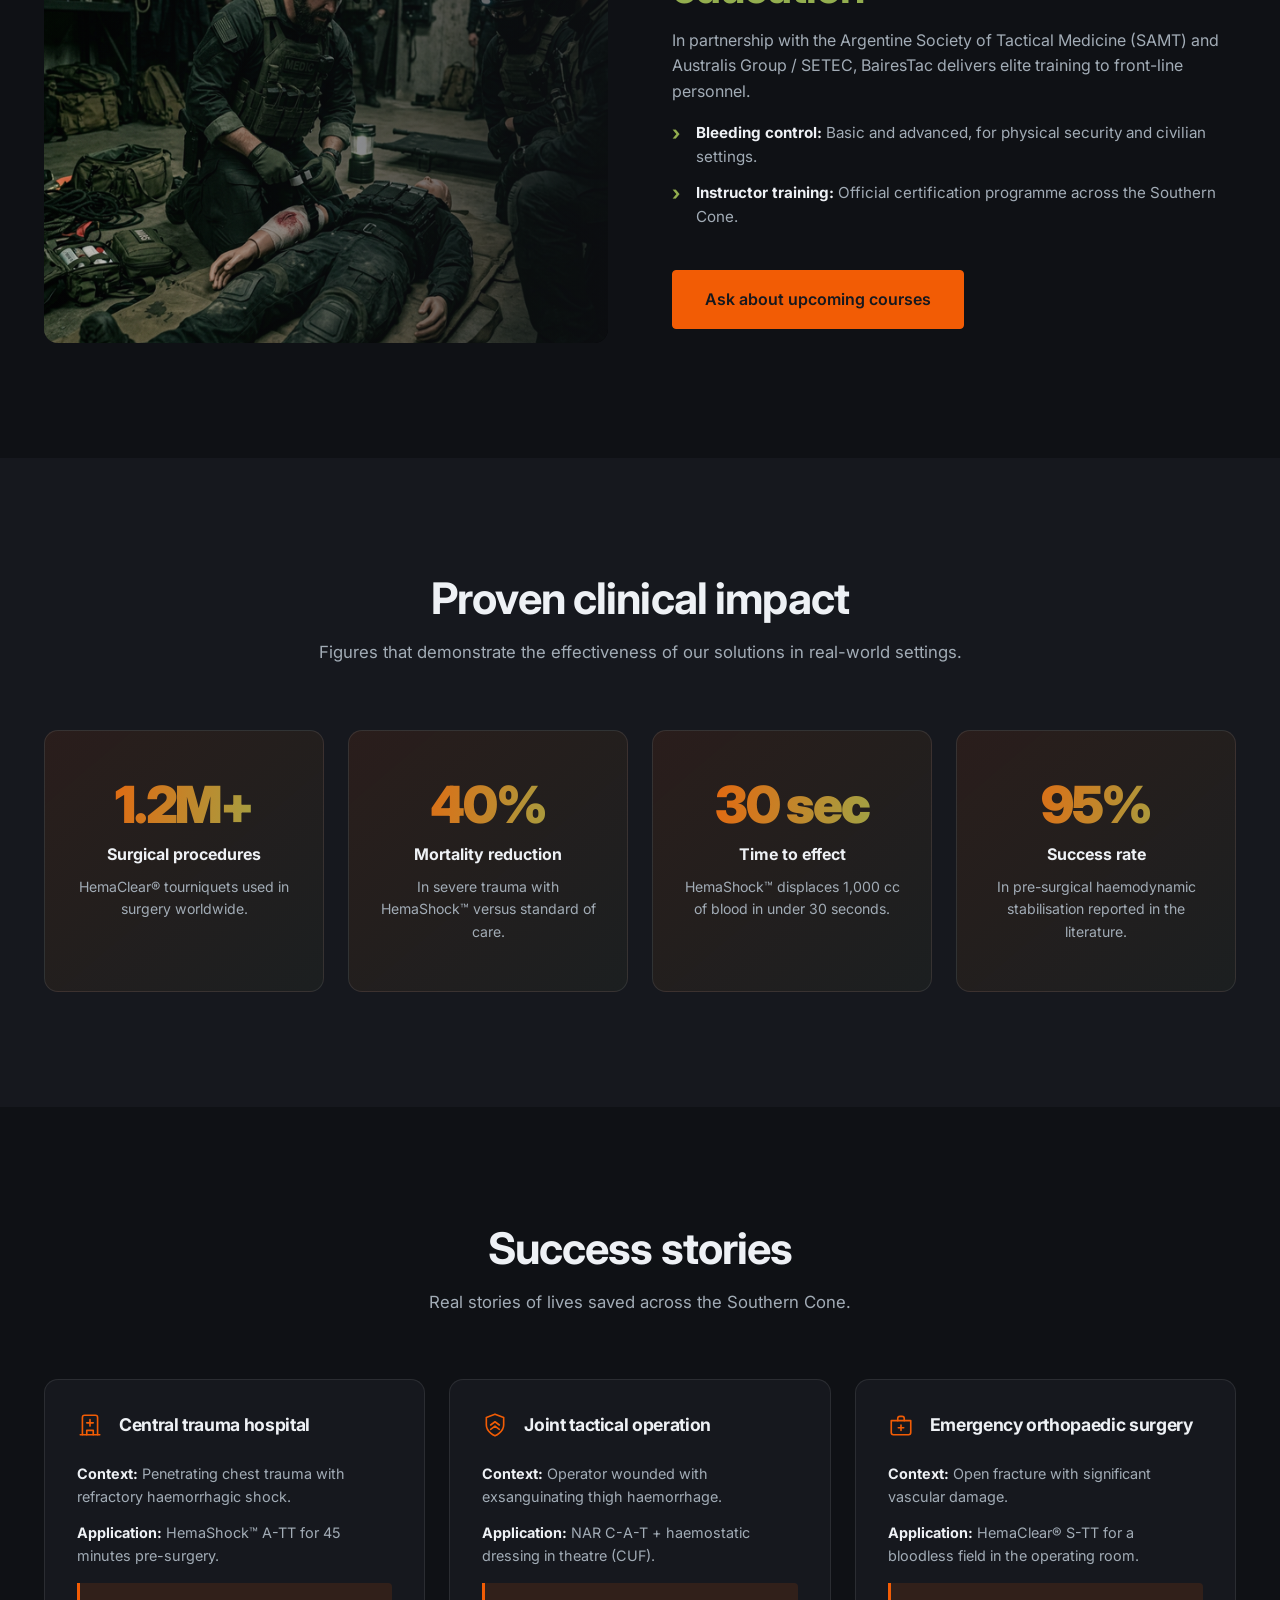
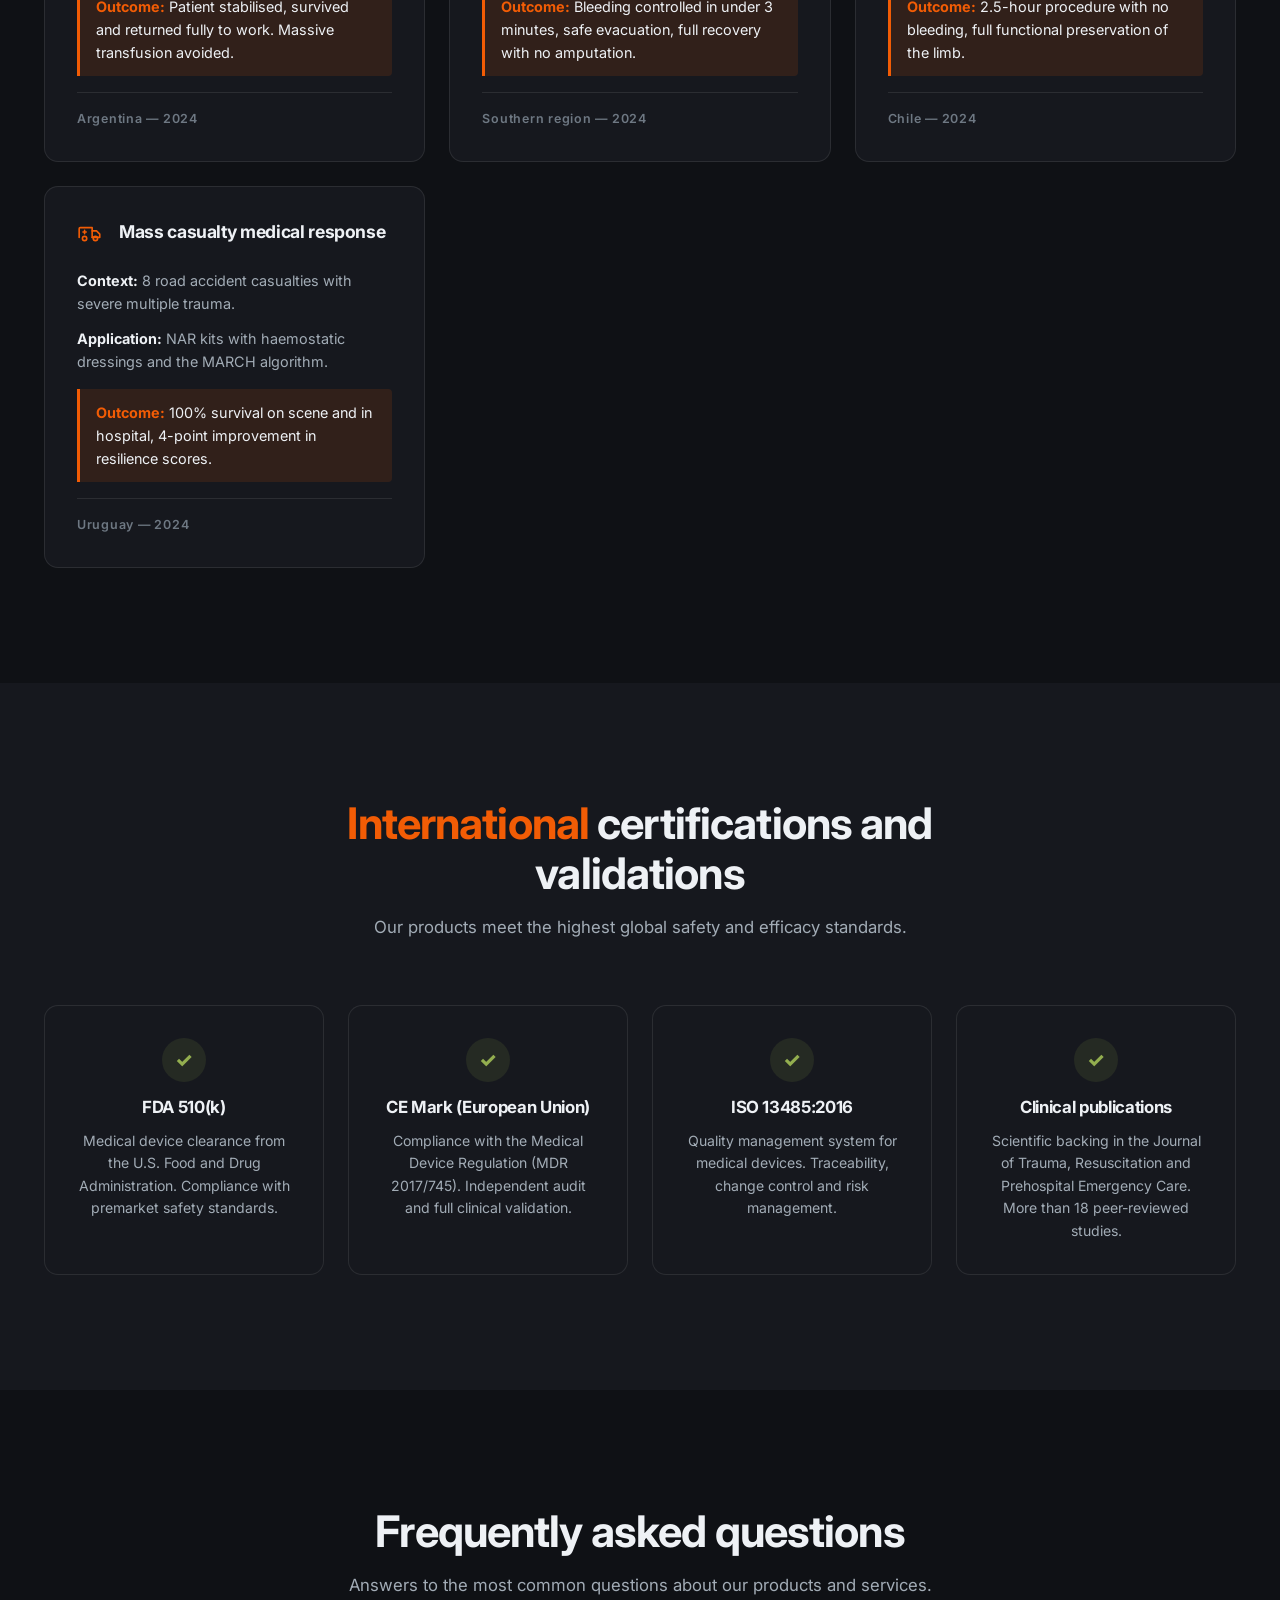
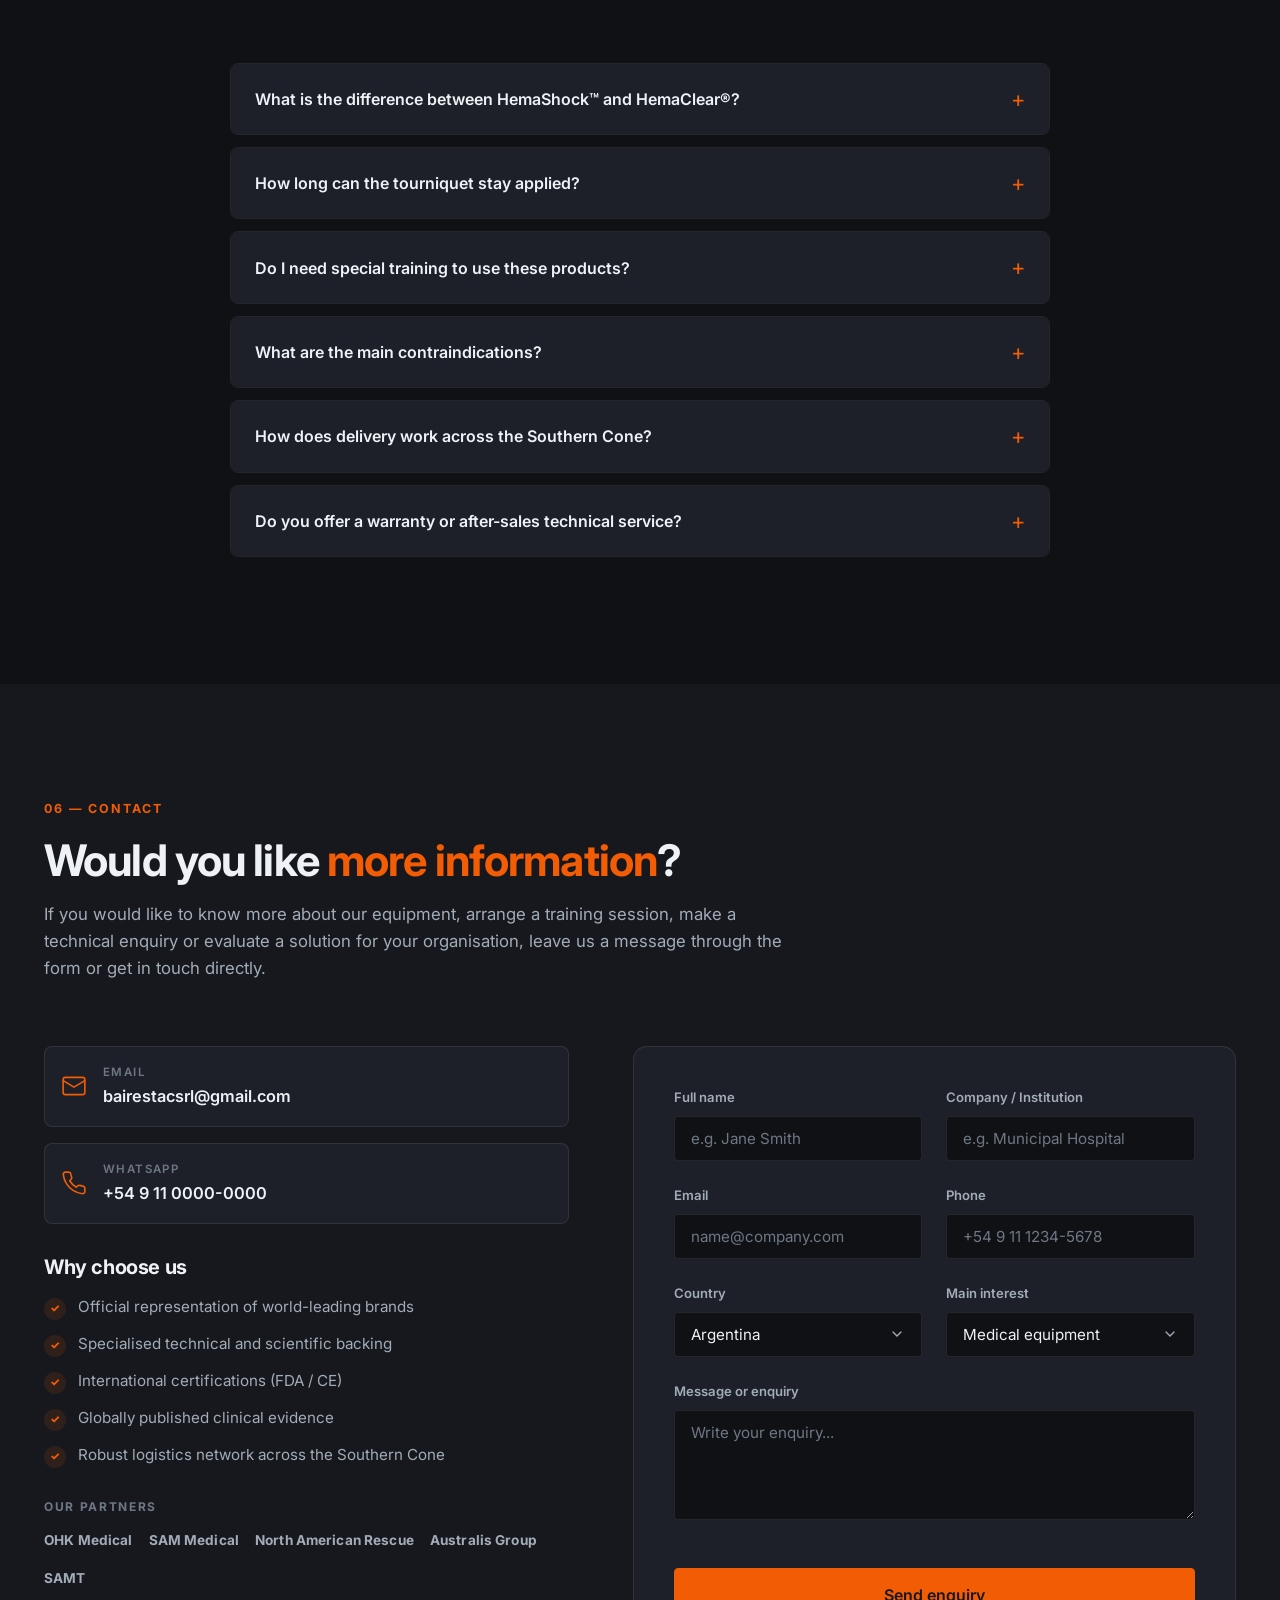
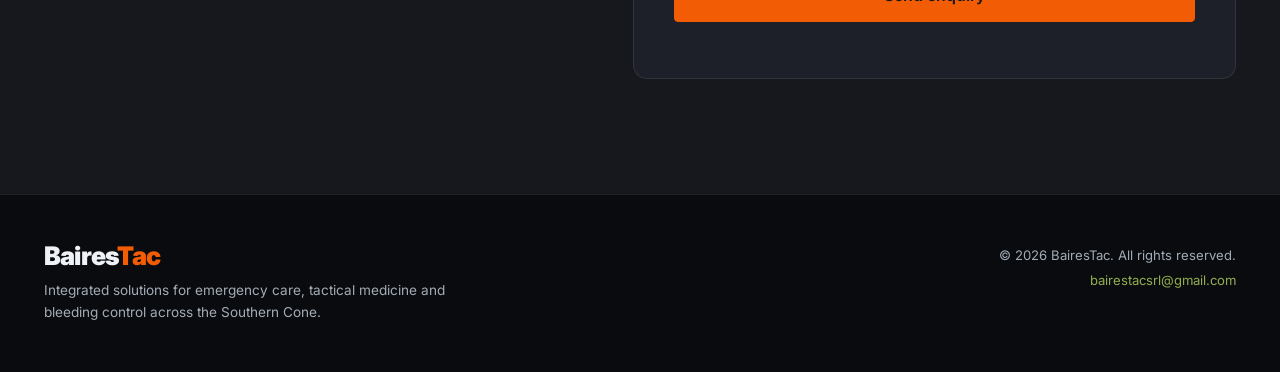
==== commit cb331264: "refactor: eliminar la sección de Testimonios Se quitan las cuatro citas atribuidas a profesionales c" ====
--- a/index.html
+++ b/index.html
@@ -731,64 +731,8 @@
             </div>
         </section>
 
-        <!-- Testimonios -->
+        <!-- Certificaciones -->
         <section class="section bg-card">
-            <div class="container">
-                <div class="section-header text-center fade-up">
-                    <h2 data-i18n="testimonials.title">Testimonios de profesionales</h2>
-                    <p data-i18n="testimonials.lead">Expertos en medicina táctica y trauma comparten su experiencia.</p>
-                </div>
-
-                <div class="testimonials-grid">
-                    <figure class="testimonial-card fade-up stagger-1">
-                        <div class="stars" data-i18n-aria-label="a11y.rating" aria-label="5 de 5" role="img">★★★★★</div>
-                        <blockquote class="testimonial-text" data-i18n="testimonials.t1">"El HemaShock™ cambió nuestro
-                            protocolo de shock hemorrágico. La estabilización hemodinámica es inmediata. Hemos reducido
-                            nuestra mortalidad pre-quirúrgica un 35% en 18 meses."</blockquote>
-                        <figcaption class="testimonial-author">
-                            <strong>Dr. Carlos Mendoza</strong>
-                            <span data-i18n="testimonials.t1Role">Jefe de Traumatología, Hospital Nacional</span>
-                        </figcaption>
-                    </figure>
-
-                    <figure class="testimonial-card fade-up stagger-2">
-                        <div class="stars" data-i18n-aria-label="a11y.rating" aria-label="5 de 5" role="img">★★★★★</div>
-                        <blockquote class="testimonial-text" data-i18n="testimonials.t2">"Trabajamos con la línea NAR
-                            desde hace 5 años. La confiabilidad es impecable. Nuestros operadores están capacitados al
-                            100% y responden con seguridad bajo presión extrema."</blockquote>
-                        <figcaption class="testimonial-author">
-                            <strong>Coronel Roberto Gutierrez</strong>
-                            <span data-i18n="testimonials.t2Role">Fuerzas Especiales, Región Sur</span>
-                        </figcaption>
-                    </figure>
-
-                    <figure class="testimonial-card fade-up stagger-3">
-                        <div class="stars" data-i18n-aria-label="a11y.rating" aria-label="5 de 5" role="img">★★★★★</div>
-                        <blockquote class="testimonial-text" data-i18n="testimonials.t3">"Los cursos de BairesTac son
-                            excelentes. Formadores certificados, contenido actualizado, y énfasis en la aplicabilidad
-                            real. Nuestro equipo se siente preparado."</blockquote>
-                        <figcaption class="testimonial-author">
-                            <strong>Paula Rodríguez</strong>
-                            <span data-i18n="testimonials.t3Role">Jefa de Paramédicos, Cuerpo de Bomberos</span>
-                        </figcaption>
-                    </figure>
-
-                    <figure class="testimonial-card fade-up stagger-4">
-                        <div class="stars" data-i18n-aria-label="a11y.rating" aria-label="5 de 5" role="img">★★★★★</div>
-                        <blockquote class="testimonial-text" data-i18n="testimonials.t4">"HemaClear® en nuestro
-                            quirófano es estándar. La velocidad de establecimiento del campo exsangüe es inigualable.
-                            Cero complicaciones en más de 500 procedimientos."</blockquote>
-                        <figcaption class="testimonial-author">
-                            <strong>Dra. Sofía Larsen</strong>
-                            <span data-i18n="testimonials.t4Role">Cirujana Ortopédica, Centro Quirúrgico Privado</span>
-                        </figcaption>
-                    </figure>
-                </div>
-            </div>
-        </section>
-
-        <!-- Certificaciones -->
-        <section class="section">
             <div class="container">
                 <div class="section-header text-center fade-up">
                     <h2 data-i18n="certs.title">Certificaciones y validaciones <span
@@ -827,7 +771,7 @@
         </section>
 
         <!-- FAQ -->
-        <section class="section bg-card">
+        <section class="section">
             <div class="container">
                 <div class="section-header text-center fade-up">
                     <h2 data-i18n="faq.title">Preguntas frecuentes</h2>
@@ -928,7 +872,7 @@
         </section>
 
         <!-- Contacto -->
-        <section id="contacto" class="section">
+        <section id="contacto" class="section bg-card">
             <div class="container">
                 <div class="section-header fade-up">
                     <span class="eyebrow" data-i18n="contact.eyebrow">06 — Contacto</span>
--- a/style.css
+++ b/style.css
@@ -1232,61 +1232,6 @@
     letter-spacing: 0.06em;
 }
 
-/* ---------- Testimonios ---------- */
-.testimonials-grid {
-    display: grid;
-    grid-template-columns: repeat(auto-fit, minmax(280px, 1fr));
-    gap: var(--sp-5);
-}
-
-.testimonial-card {
-    background-color: var(--bg-dark);
-    border: 1px solid var(--border-color);
-    border-radius: var(--r-lg);
-    padding: var(--sp-6);
-    transition: transform var(--transition-normal), border-color var(--transition-normal), box-shadow var(--transition-normal);
-}
-
-.testimonial-card:hover {
-    transform: translateY(-4px);
-    border-color: rgba(147, 174, 79, 0.35);
-    box-shadow: var(--shadow-md);
-}
-
-.stars {
-    color: var(--accent-orange);
-    font-size: 0.95rem;
-    margin-bottom: var(--sp-4);
-    letter-spacing: 2px;
-}
-
-.testimonial-text {
-    color: var(--text-muted);
-    font-size: 0.95rem;
-    font-style: italic;
-    line-height: 1.7;
-    margin-bottom: var(--sp-5);
-}
-
-.testimonial-author {
-    display: flex;
-    flex-direction: column;
-    padding-top: var(--sp-4);
-    border-top: 1px solid var(--border-color);
-}
-
-.testimonial-author strong {
-    color: var(--text-main);
-    margin-bottom: var(--sp-1);
-    font-style: normal;
-}
-
-.testimonial-author span {
-    color: var(--text-muted);
-    font-size: 0.85rem;
-    font-style: normal;
-}
-
 /* ---------- Certificaciones ---------- */
 .certifications-grid {
     display: grid;
@@ -1357,7 +1302,7 @@
 
 .faq-question {
     width: 100%;
-    background-color: var(--bg-dark);
+    background-color: var(--bg-elevated);
     border: none;
     color: var(--text-main);
     padding: var(--sp-5);
@@ -1432,7 +1377,7 @@
     align-items: center;
     gap: var(--sp-4);
     padding: var(--sp-4);
-    background-color: var(--bg-card);
+    background-color: var(--bg-elevated);
     border: 1px solid var(--border-color);
     border-radius: var(--r-md);
     transition: border-color var(--transition-normal);
@@ -1514,7 +1459,7 @@
 
 /* ---------- Formulario ---------- */
 .contact-form {
-    background-color: var(--bg-card);
+    background-color: var(--bg-elevated);
     border: 1px solid var(--border-color);
     border-radius: var(--r-lg);
     padding: clamp(24px, 3.5vw, 40px);
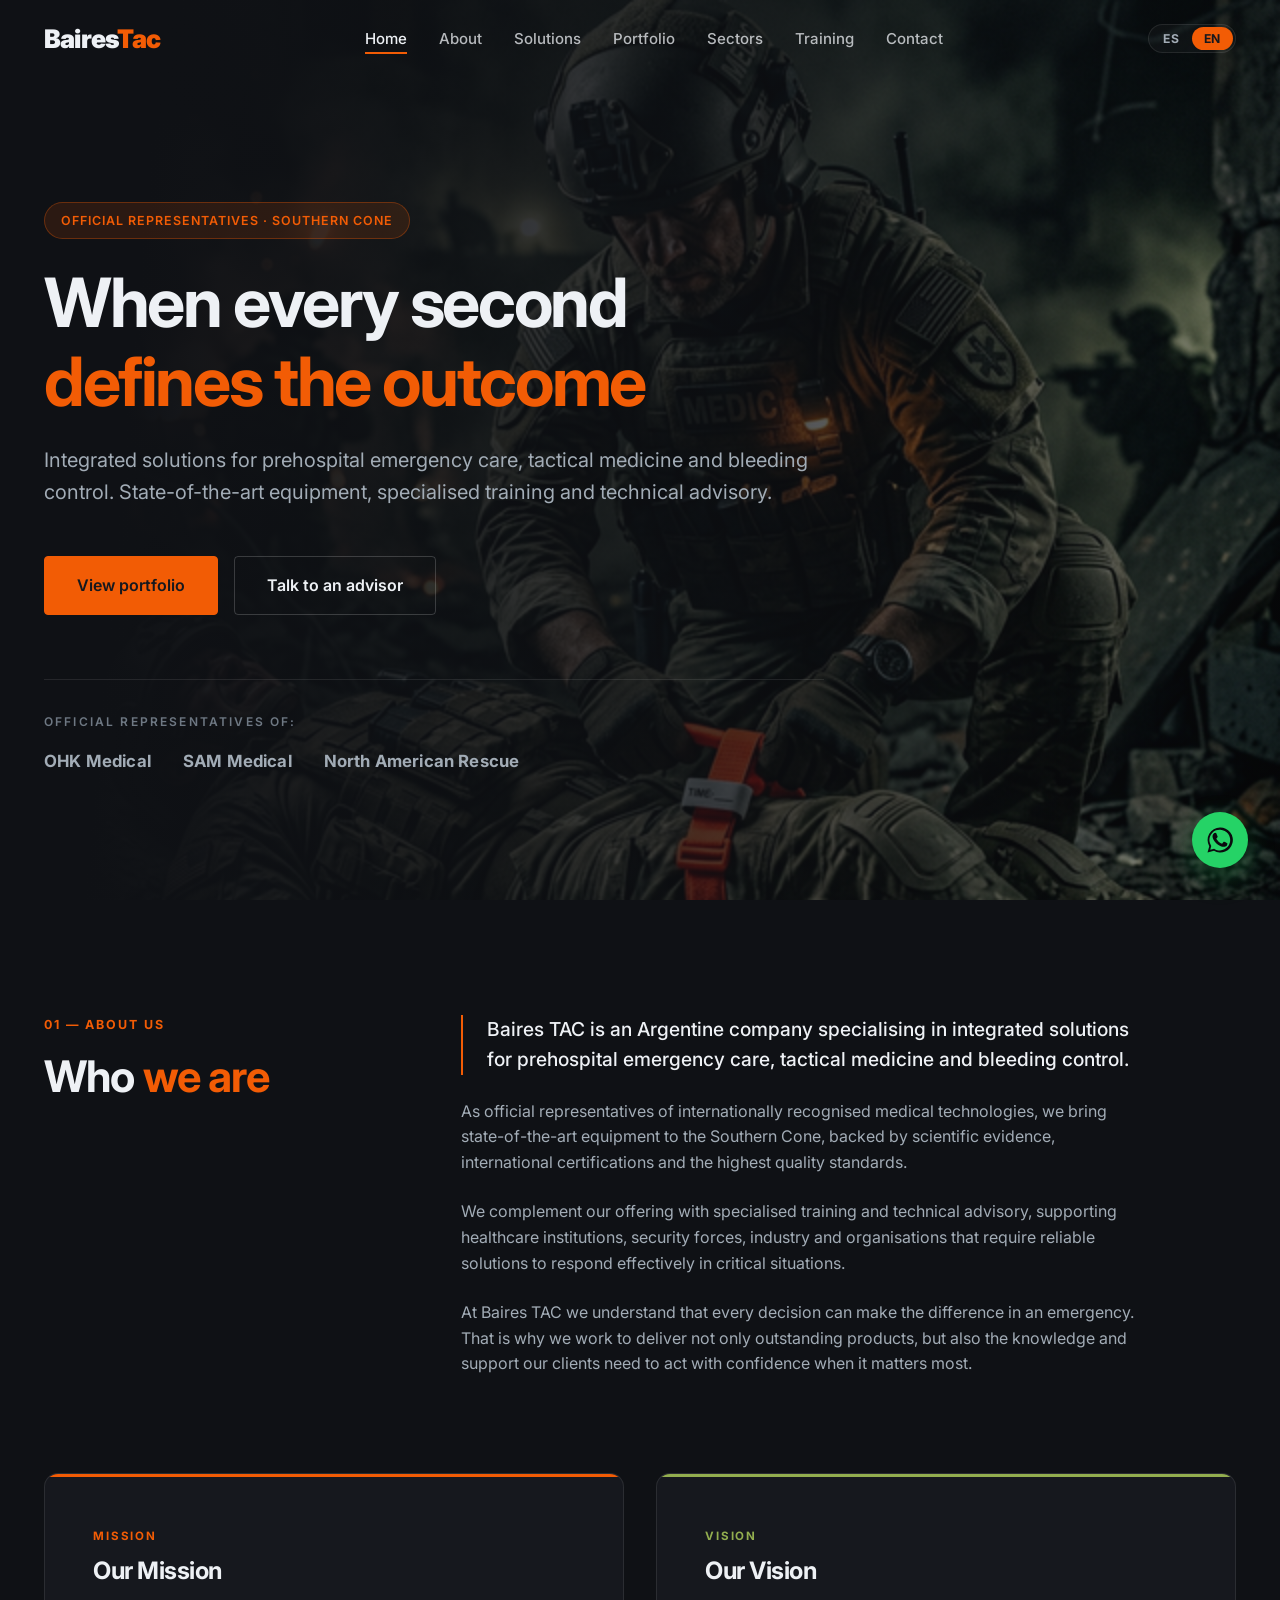
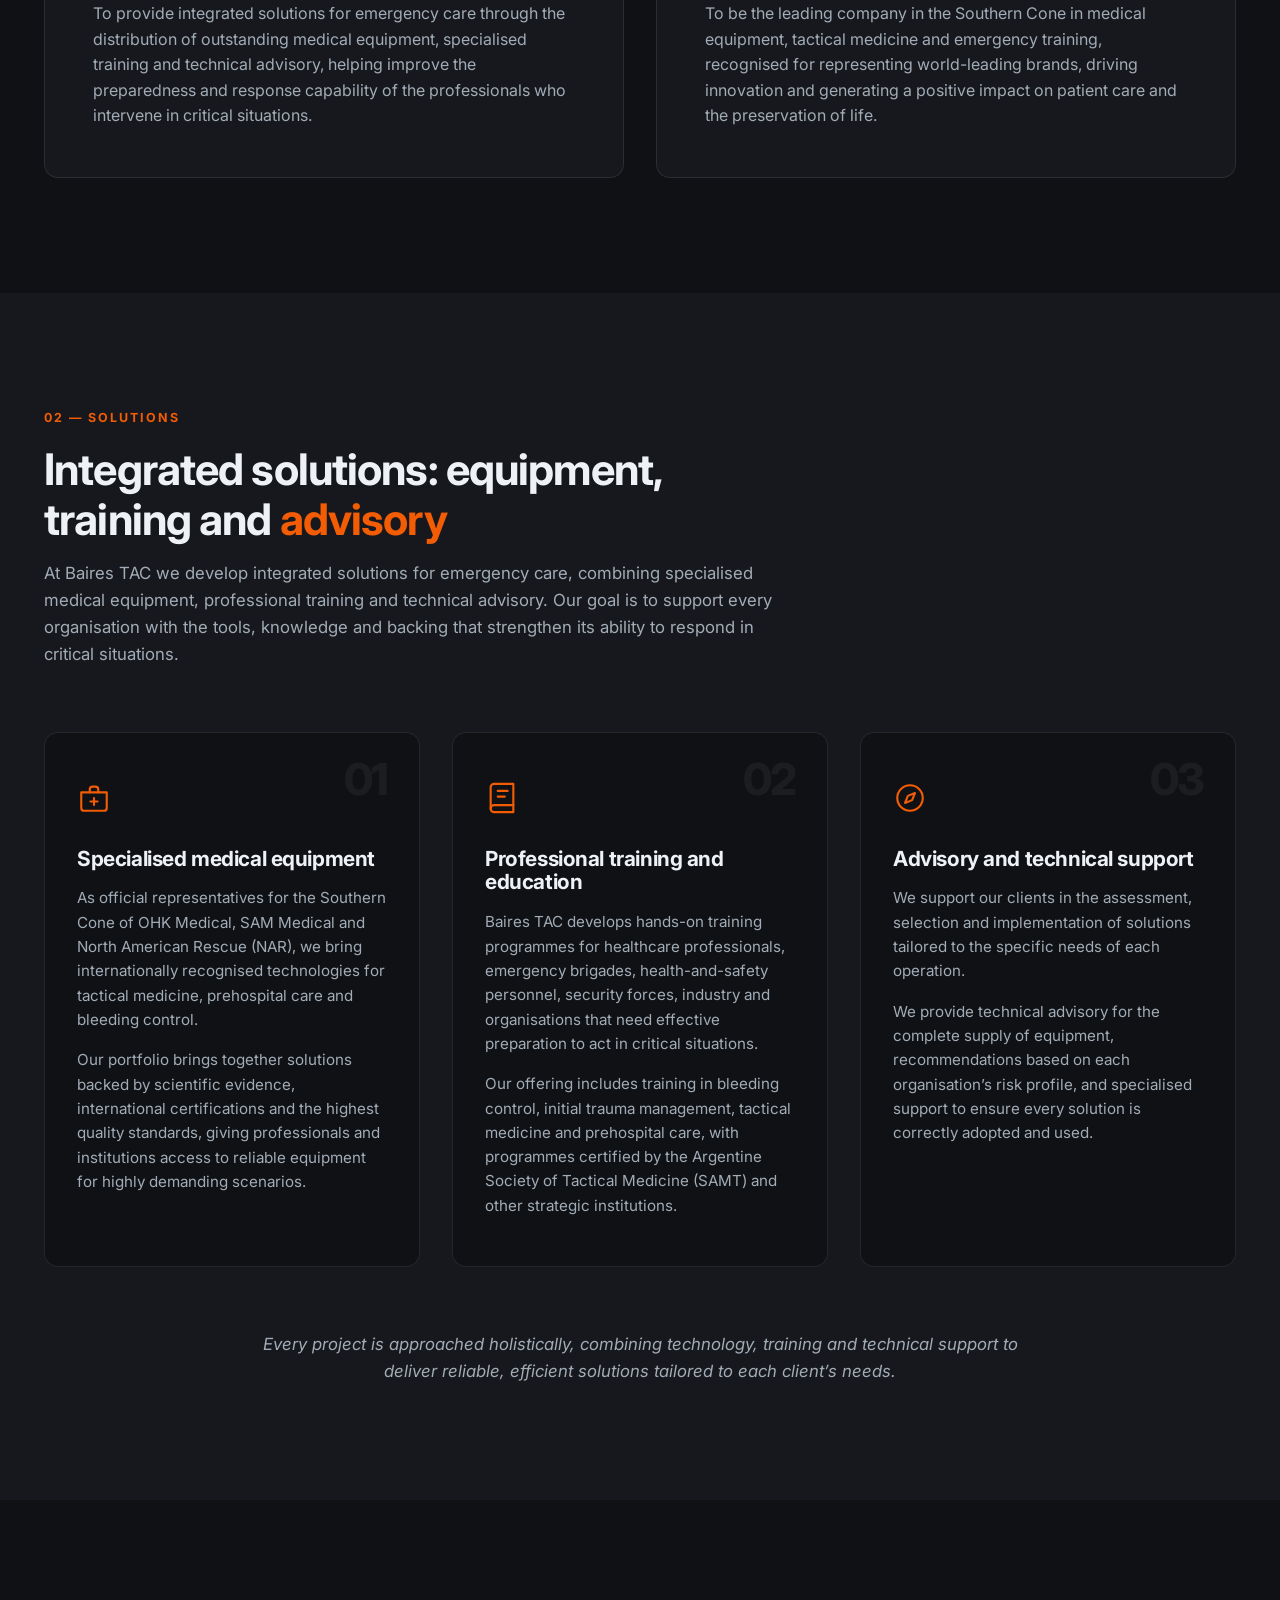
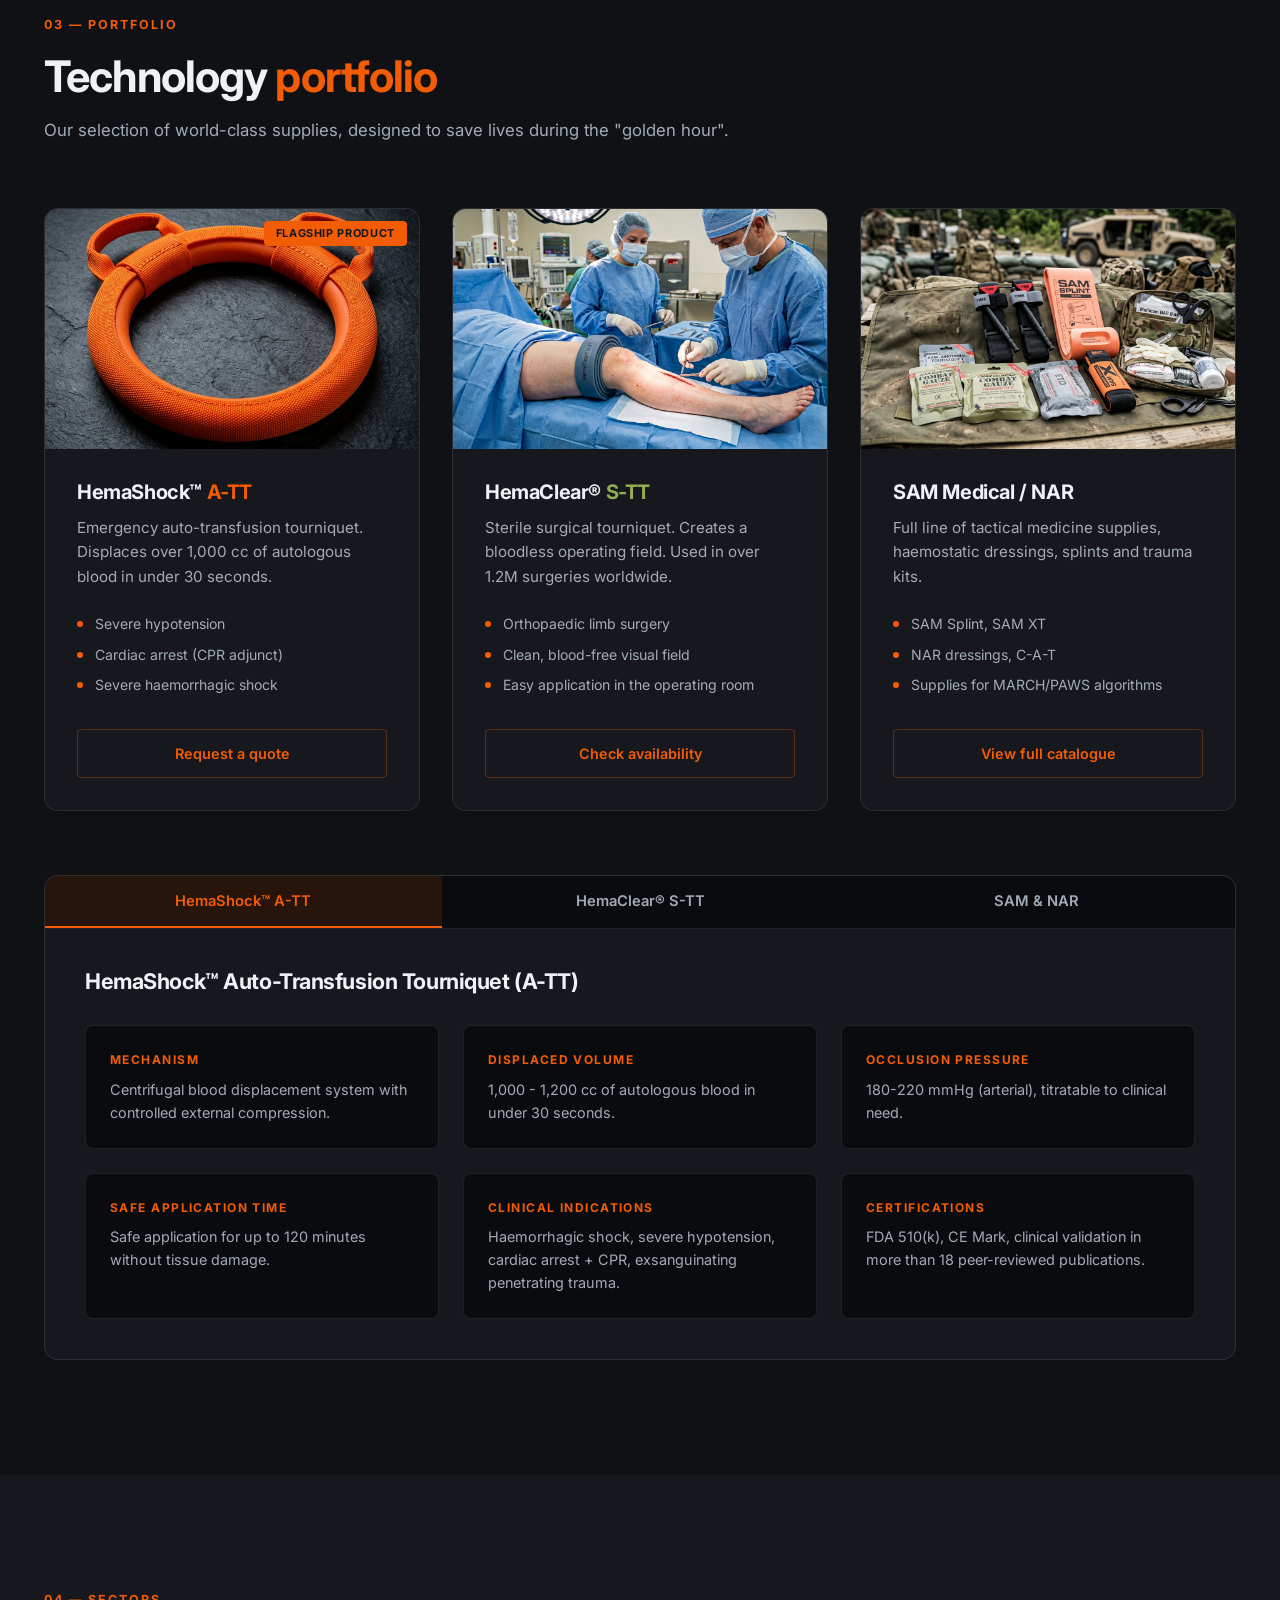
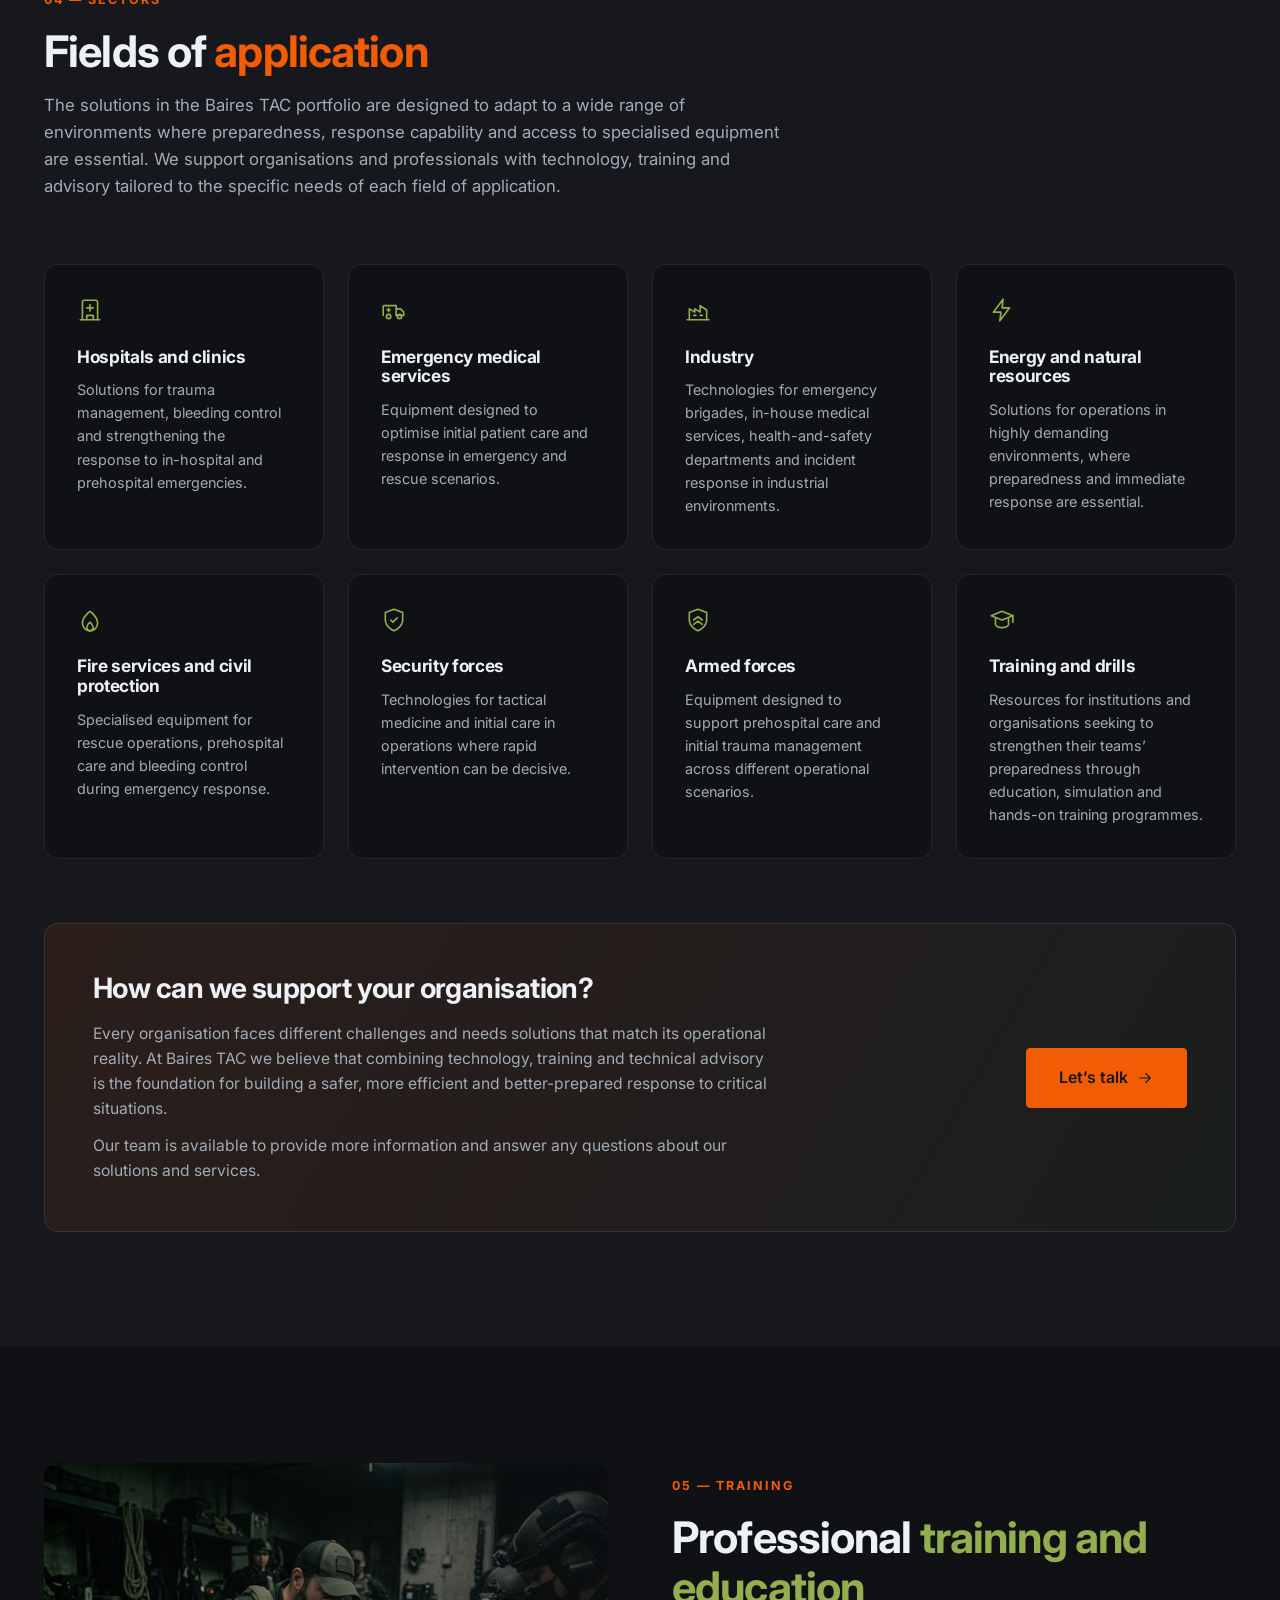
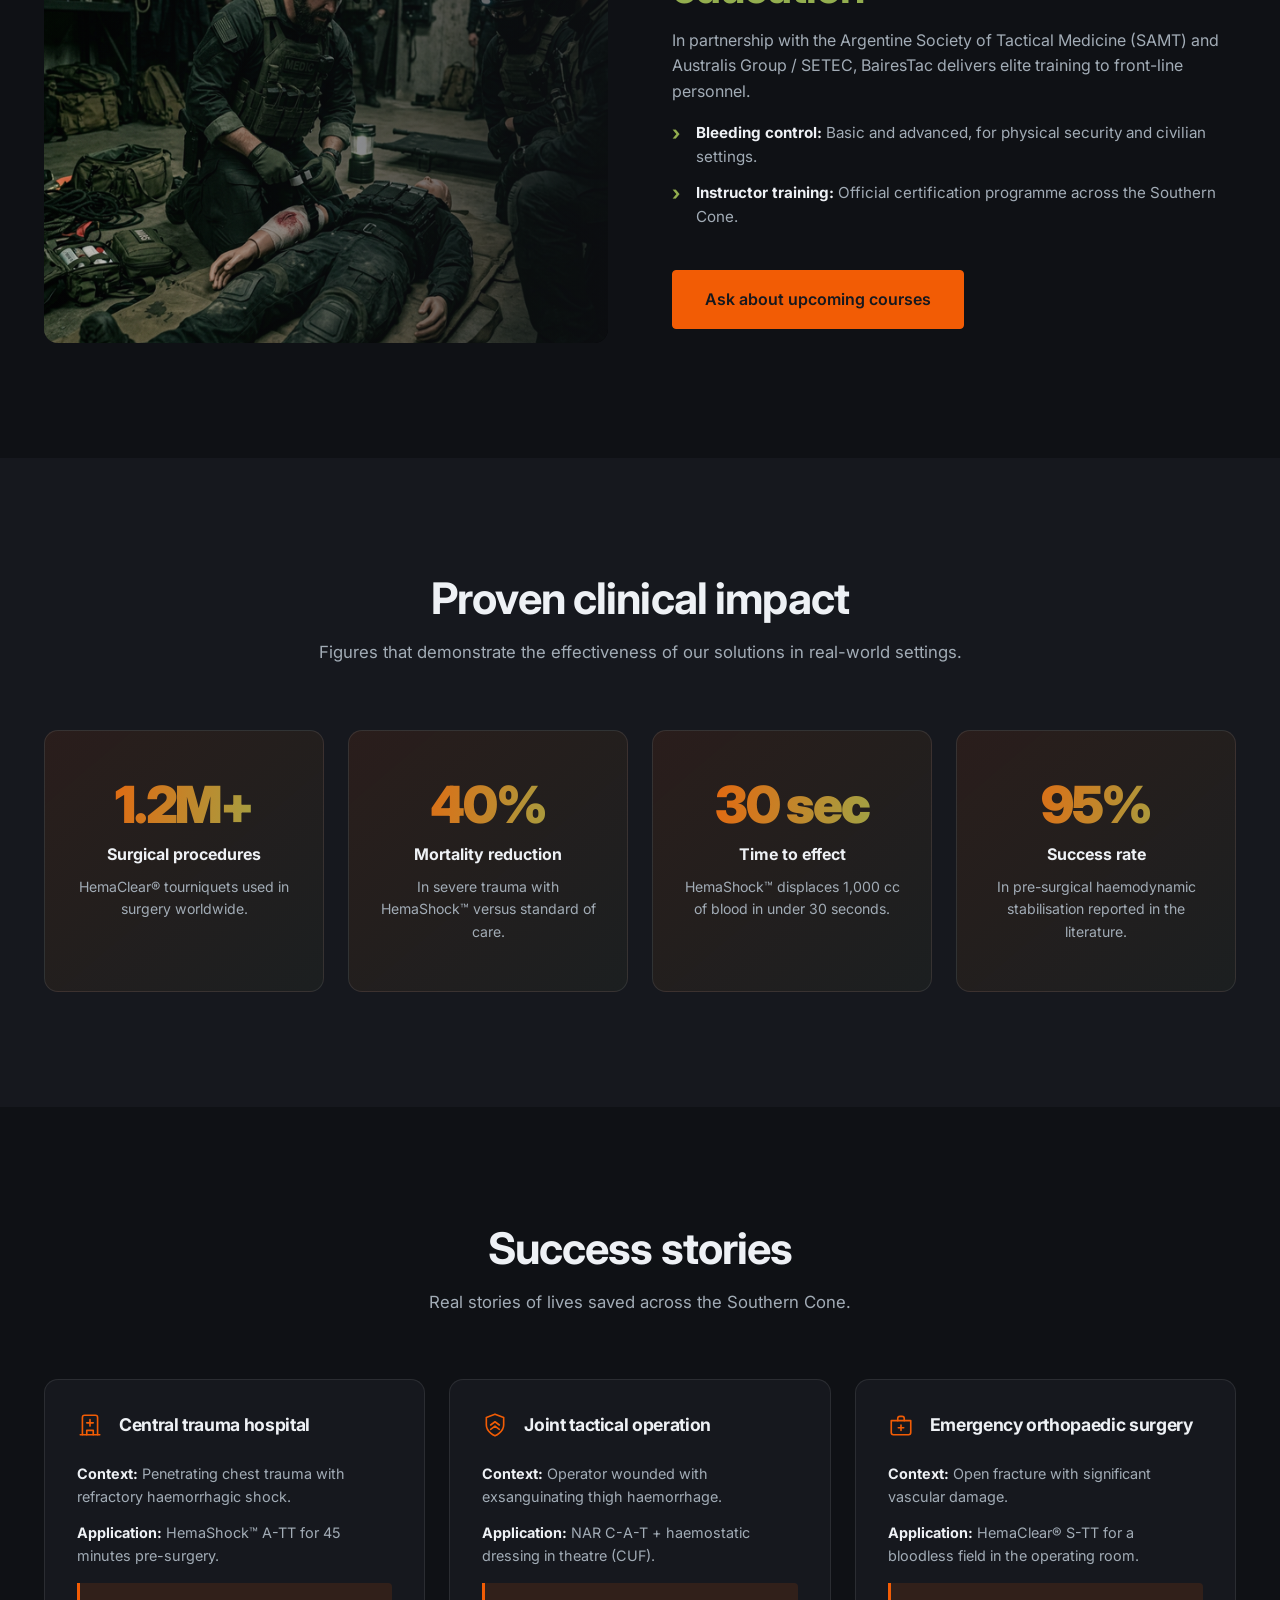
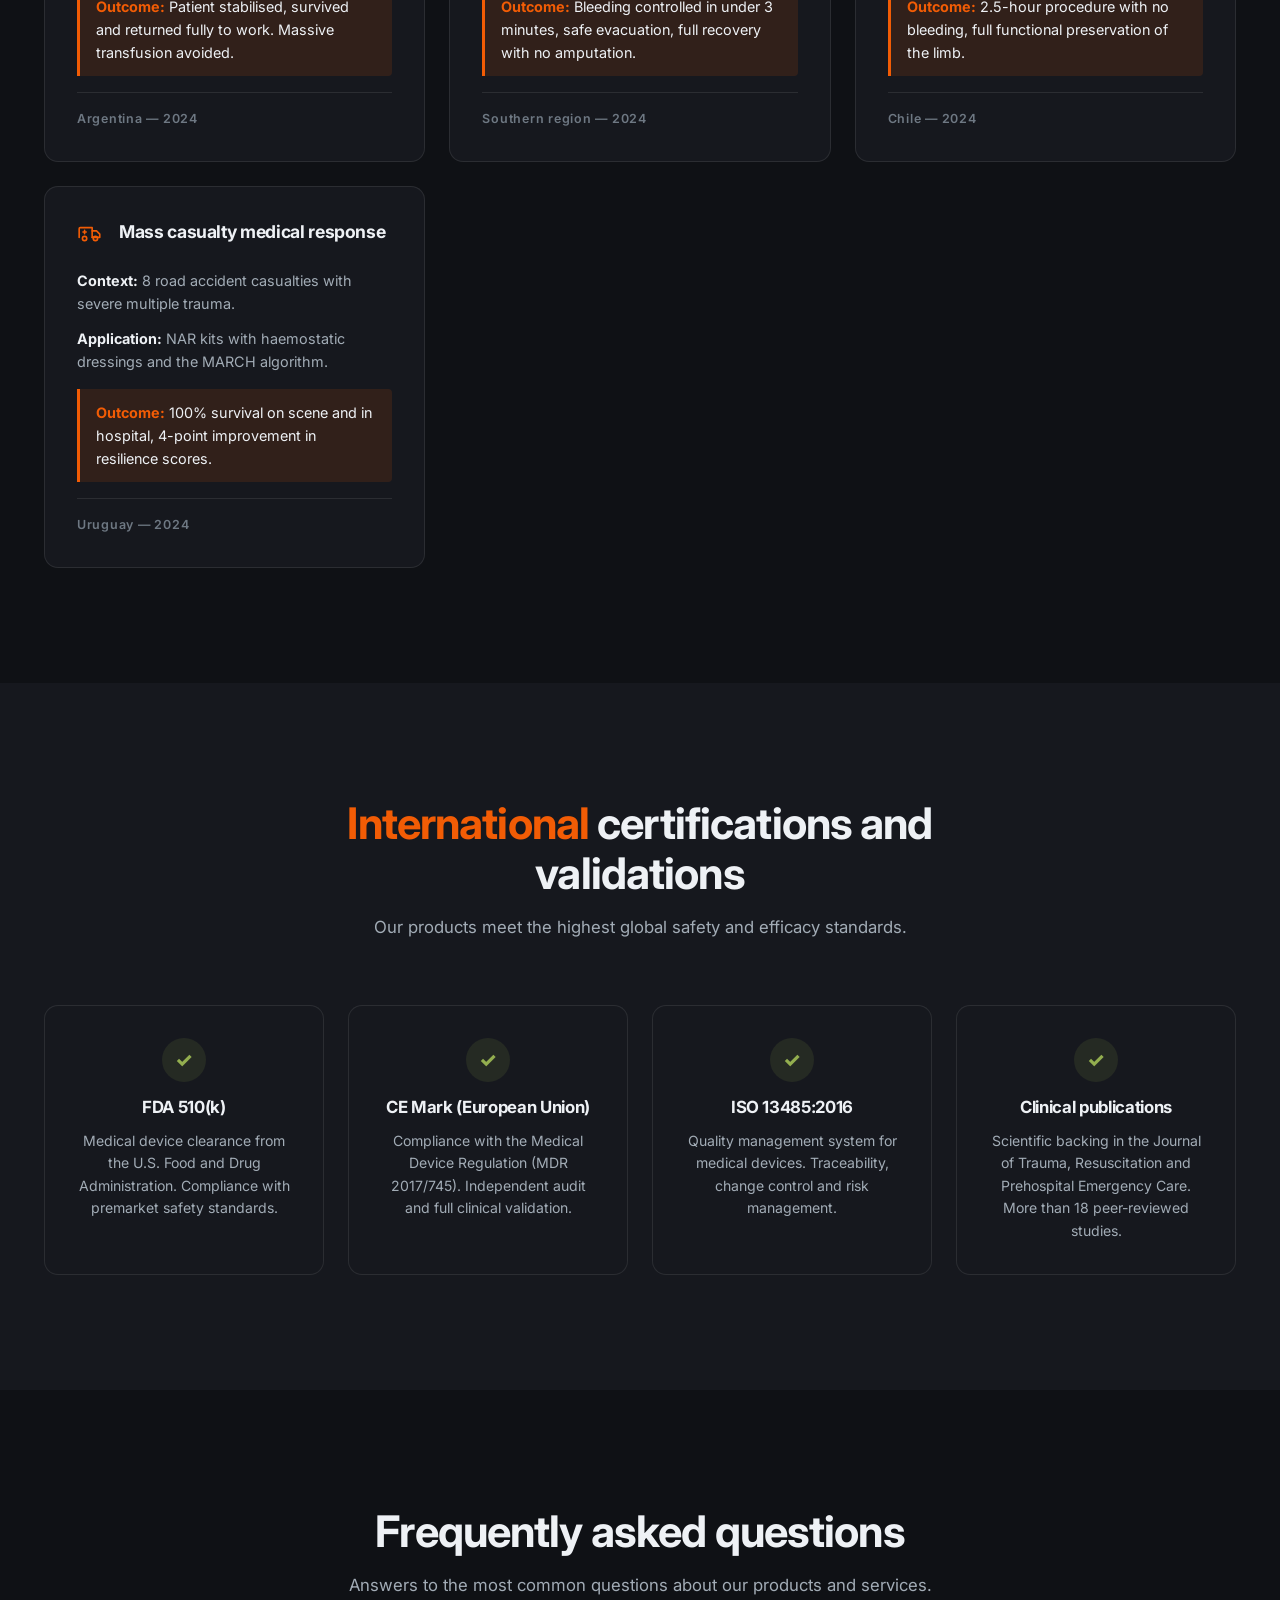
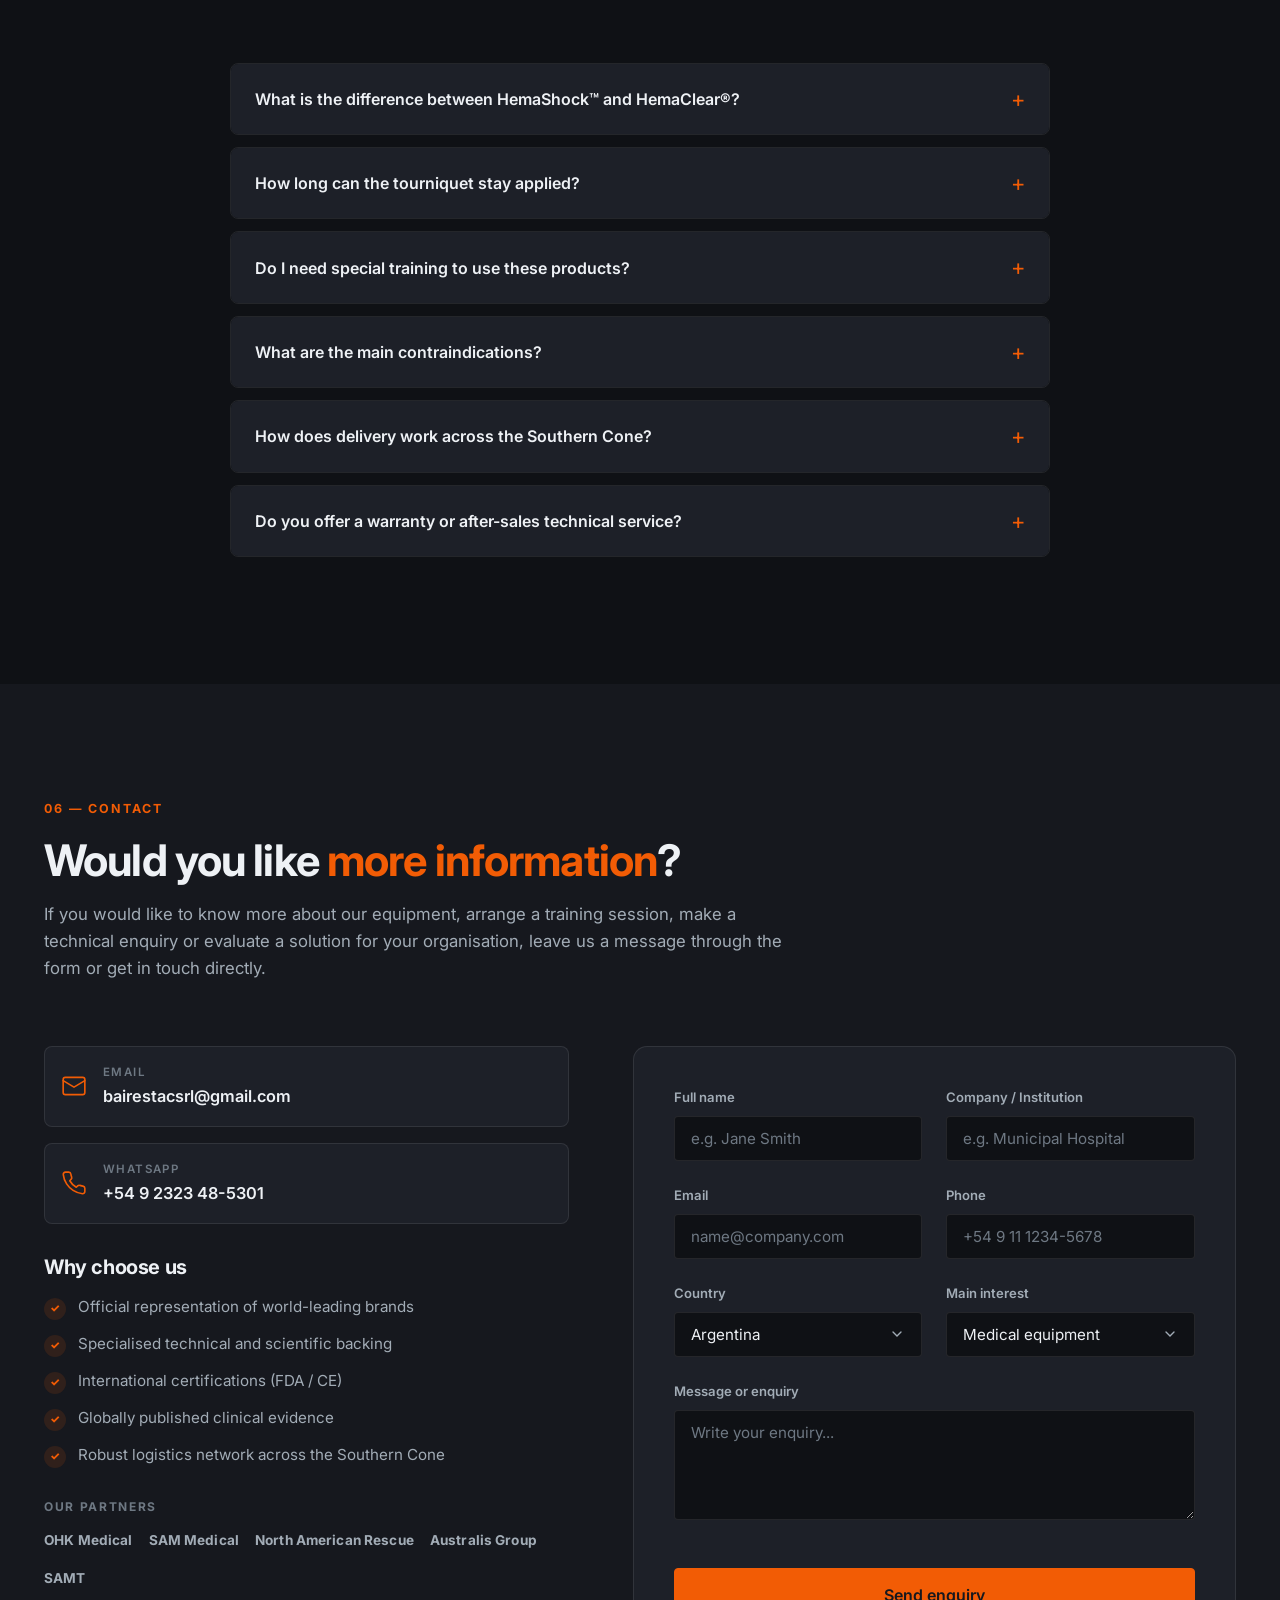
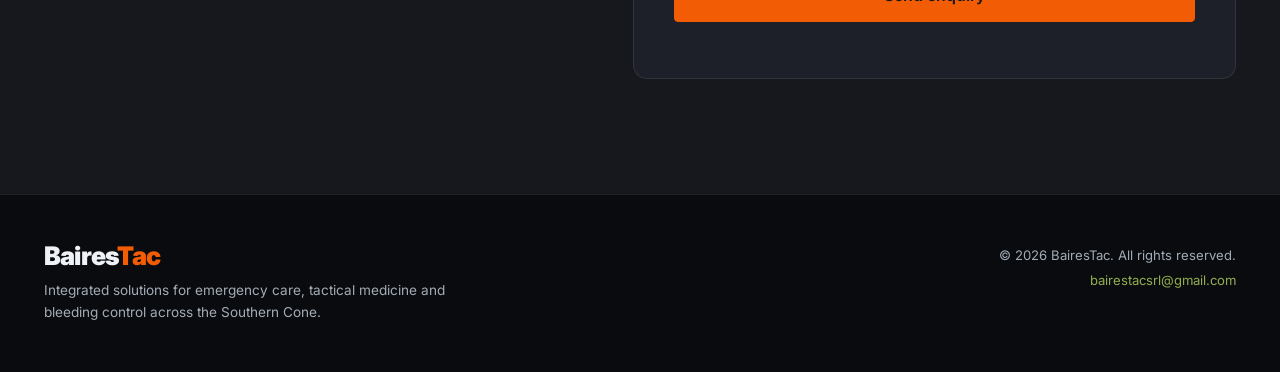
==== commit 9cc5b5fe: "feat: cargar el número real de WhatsApp Reemplaza el placeholder en el enlace de la sección Contacto" ====
--- a/index.html
+++ b/index.html
@@ -902,8 +902,8 @@
                                 </svg>
                                 <div>
                                     <span class="channel-label" data-i18n="contact.waLabel">WhatsApp</span>
-                                    <a href="https://wa.me/5491100000000" class="channel-value" id="waLink"
-                                        target="_blank" rel="noopener">+54 9 11 0000-0000</a>
+                                    <a href="https://wa.me/5492323485301" class="channel-value" id="waLink"
+                                        target="_blank" rel="noopener">+54 9 2323 48-5301</a>
                                 </div>
                             </li>
                         </ul>
@@ -1032,7 +1032,7 @@
     </footer>
 
     <!-- WhatsApp -->
-    <a href="https://wa.me/5491100000000" class="whatsapp-float" id="waFloat" target="_blank" rel="noopener"
+    <a href="https://wa.me/5492323485301" class="whatsapp-float" id="waFloat" target="_blank" rel="noopener"
         data-i18n-aria-label="a11y.whatsapp" aria-label="Escribinos por WhatsApp">
         <svg viewBox="0 0 24 24" aria-hidden="true" focusable="false">
             <path
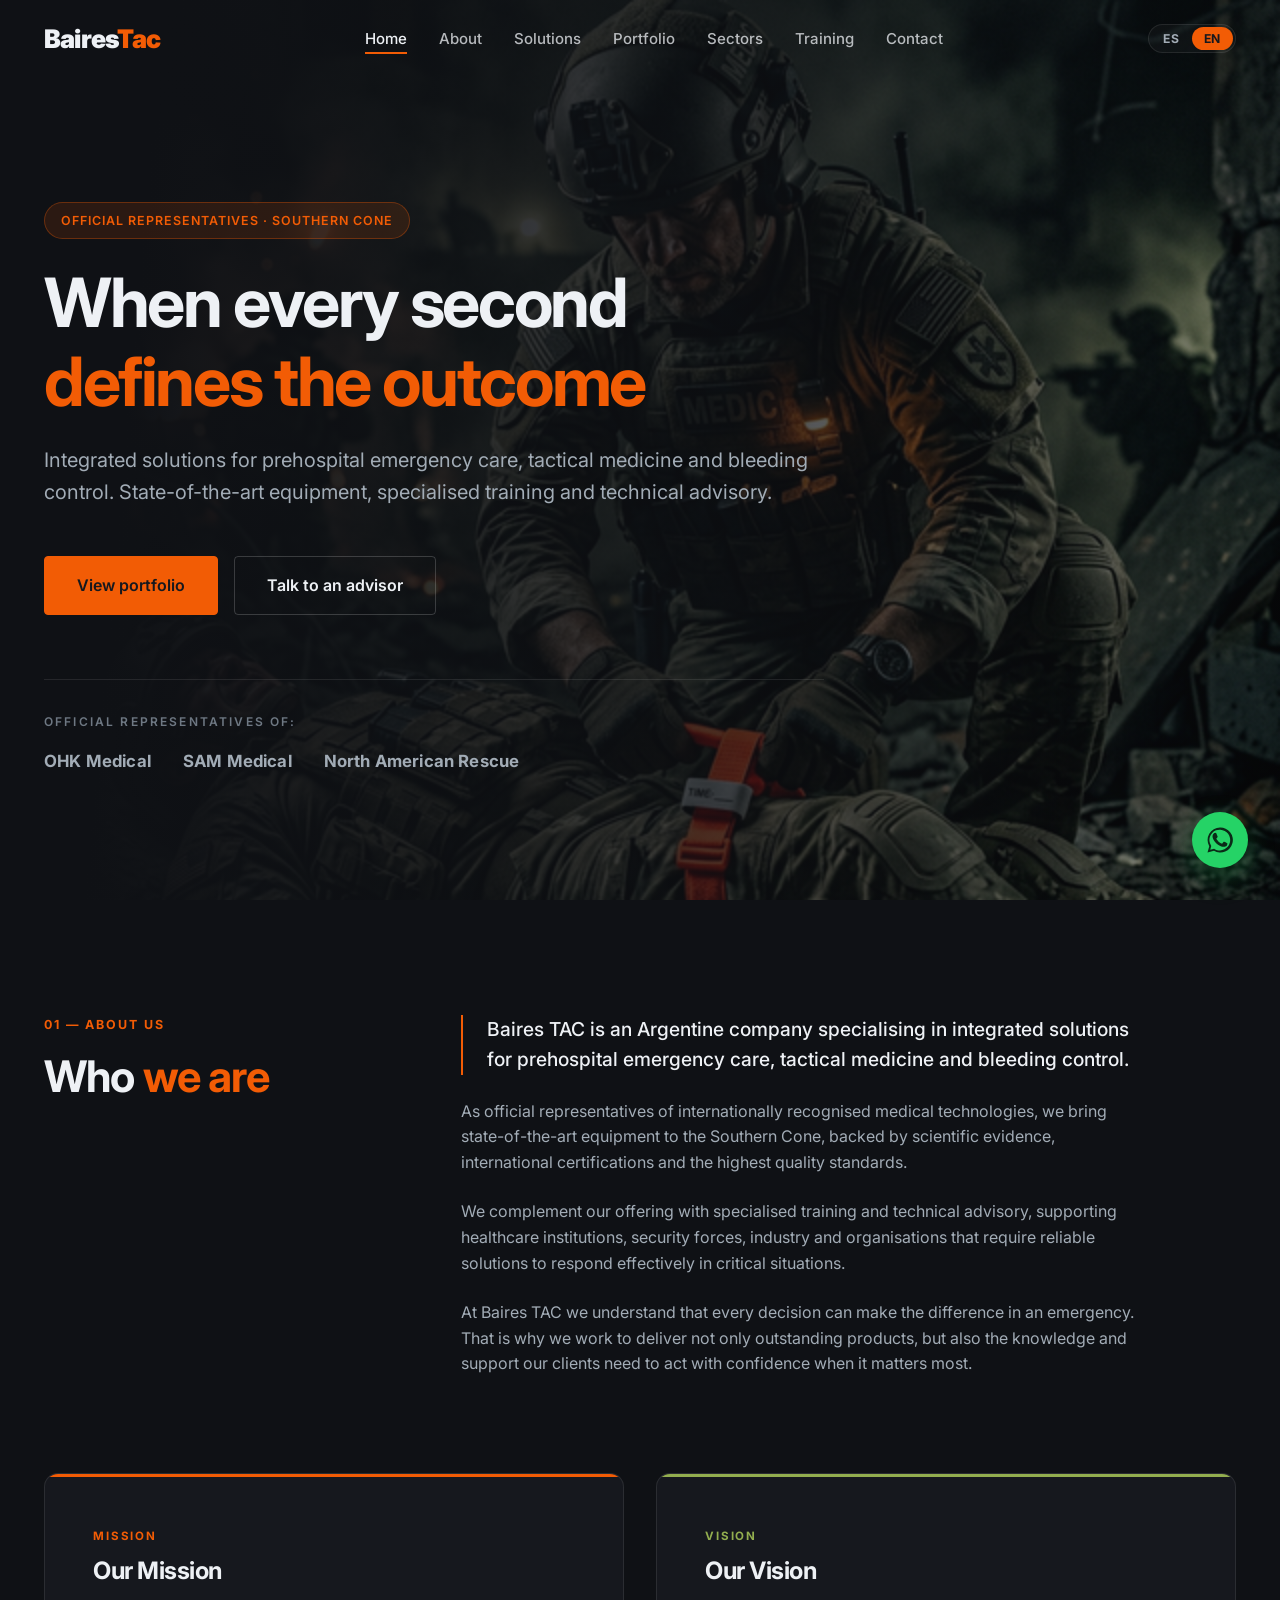
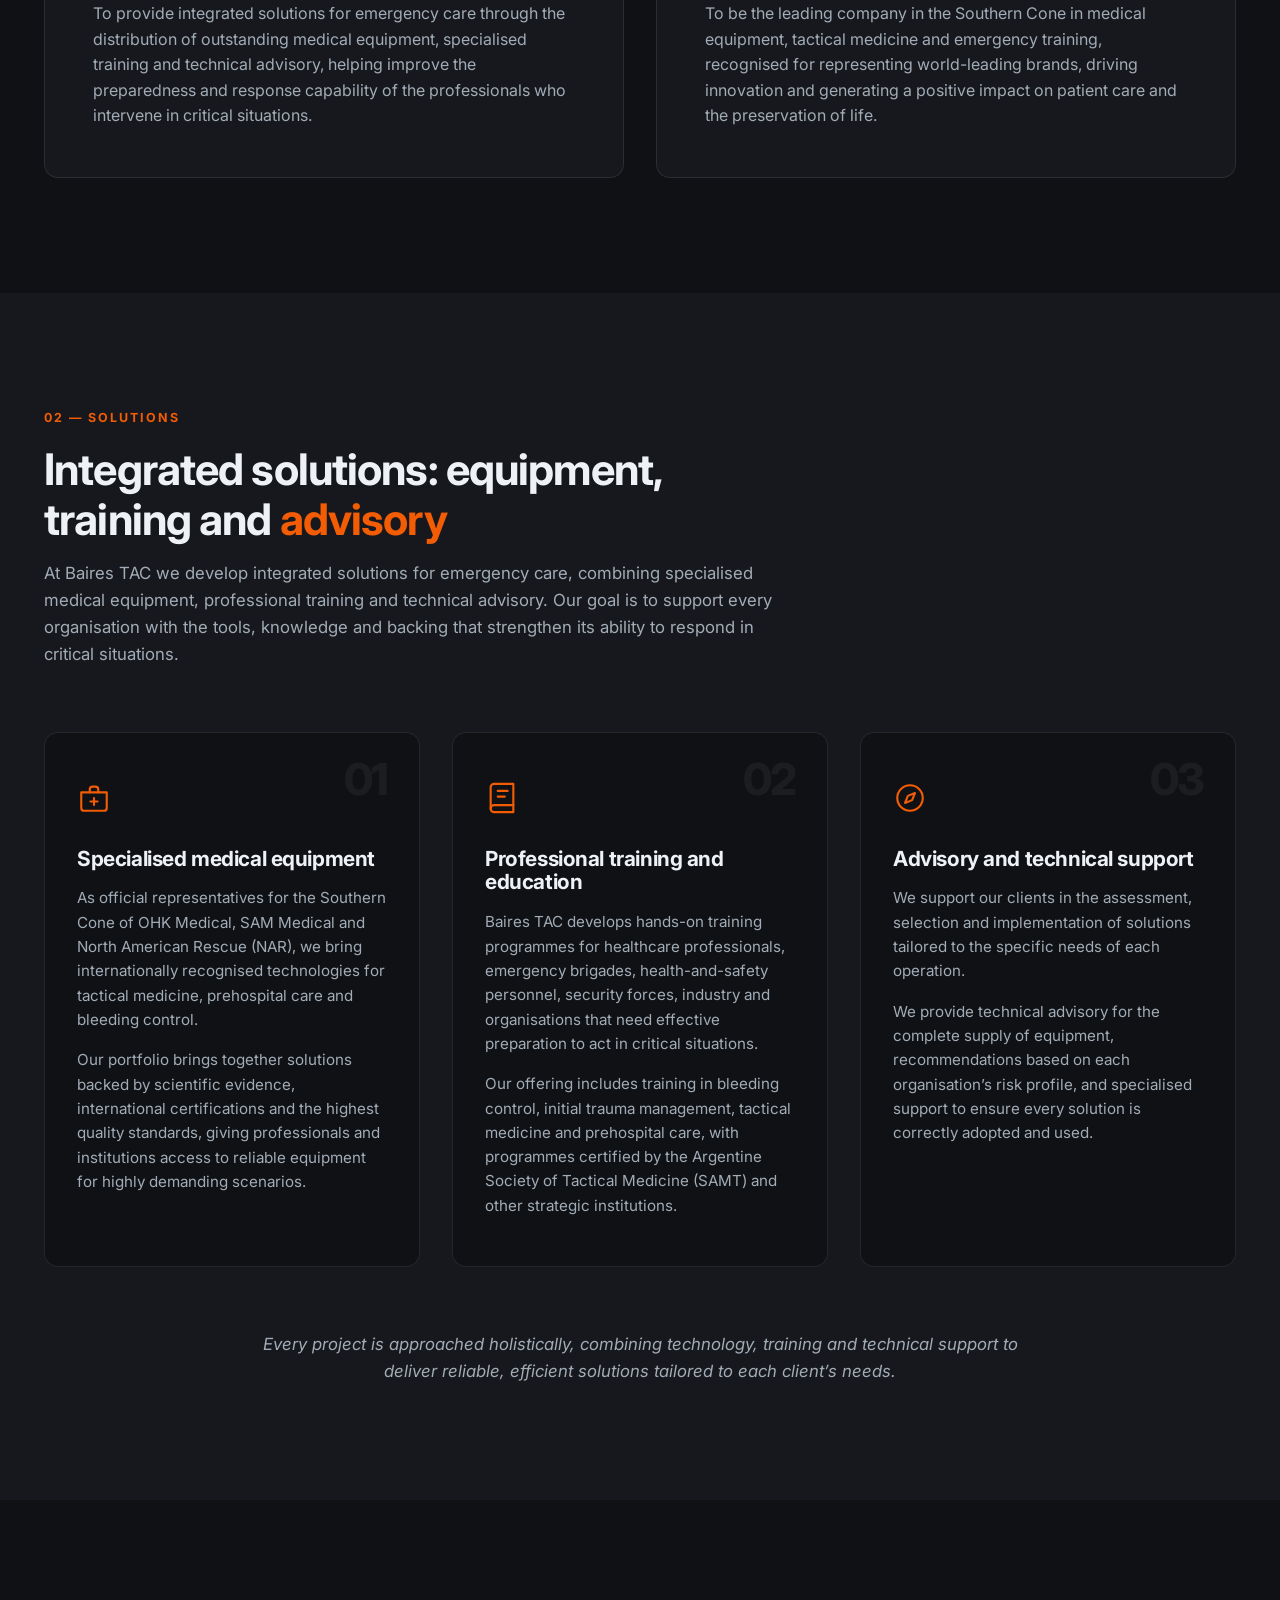
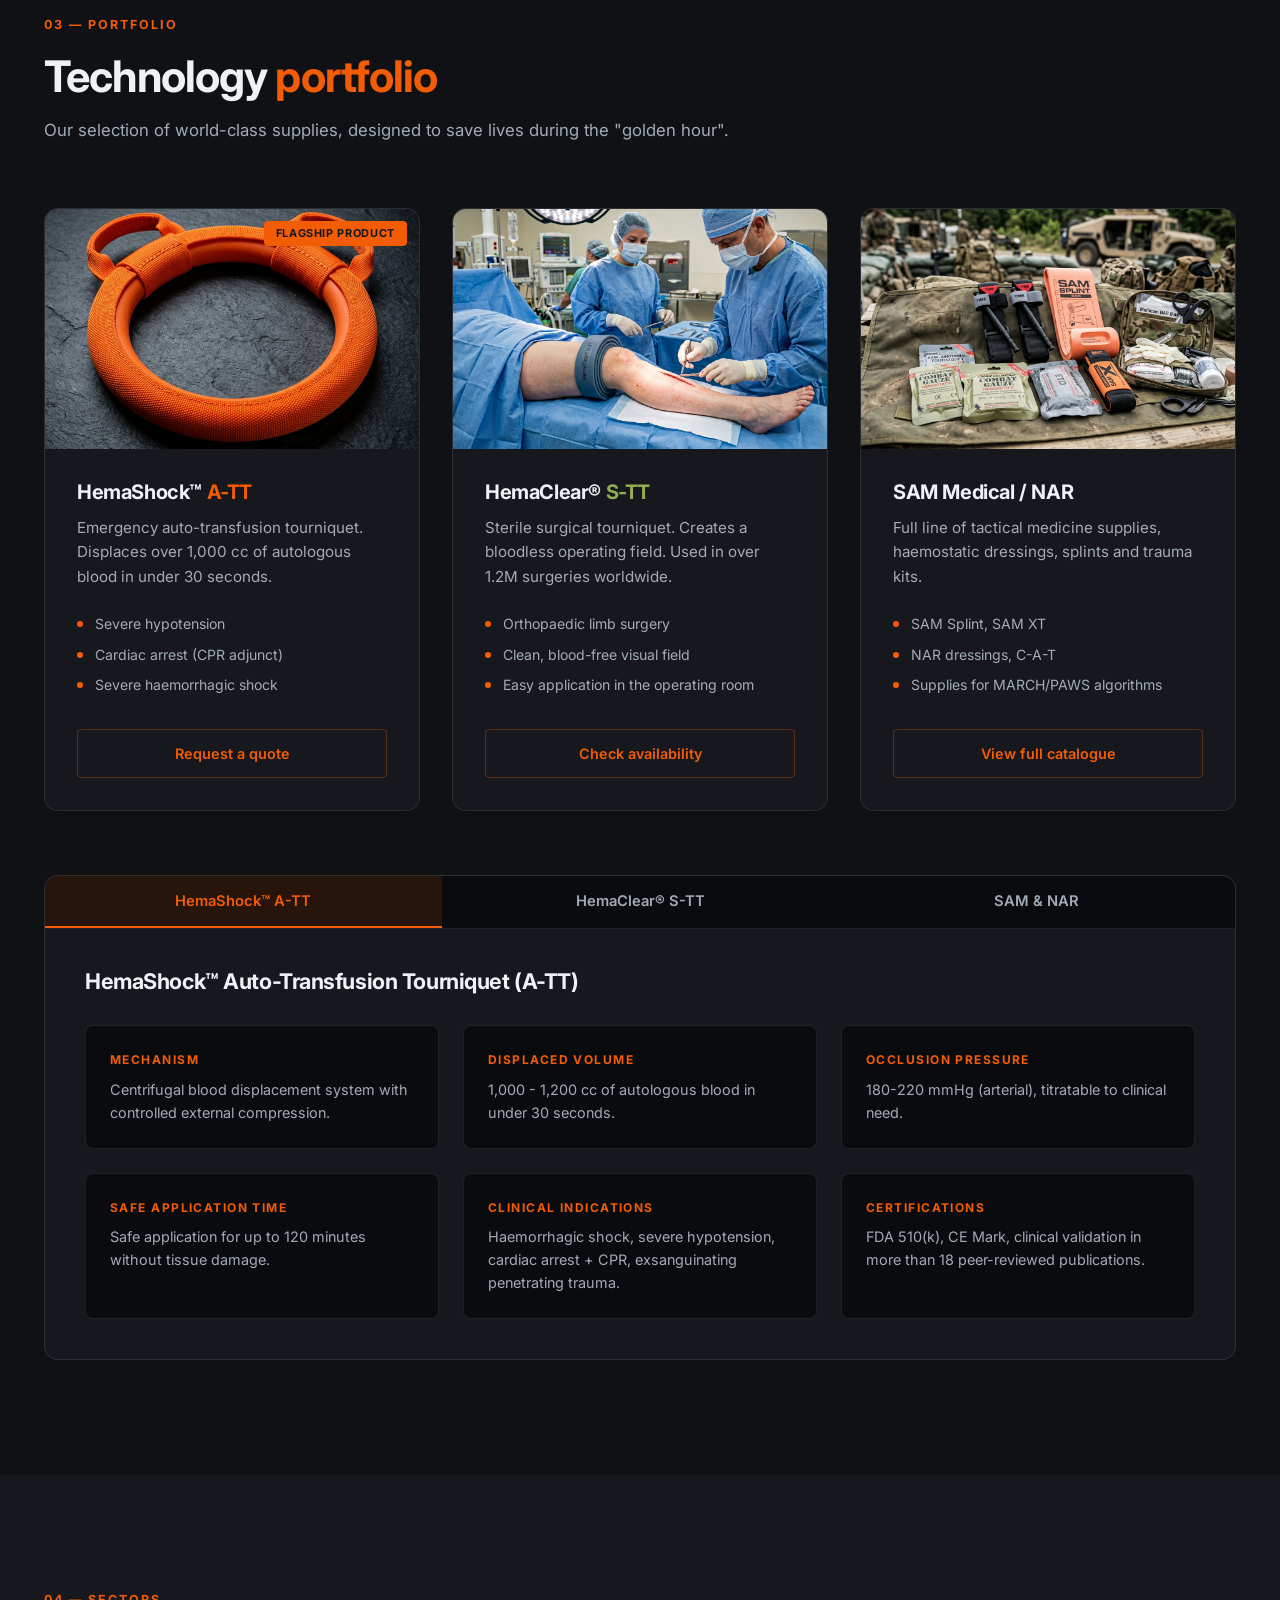
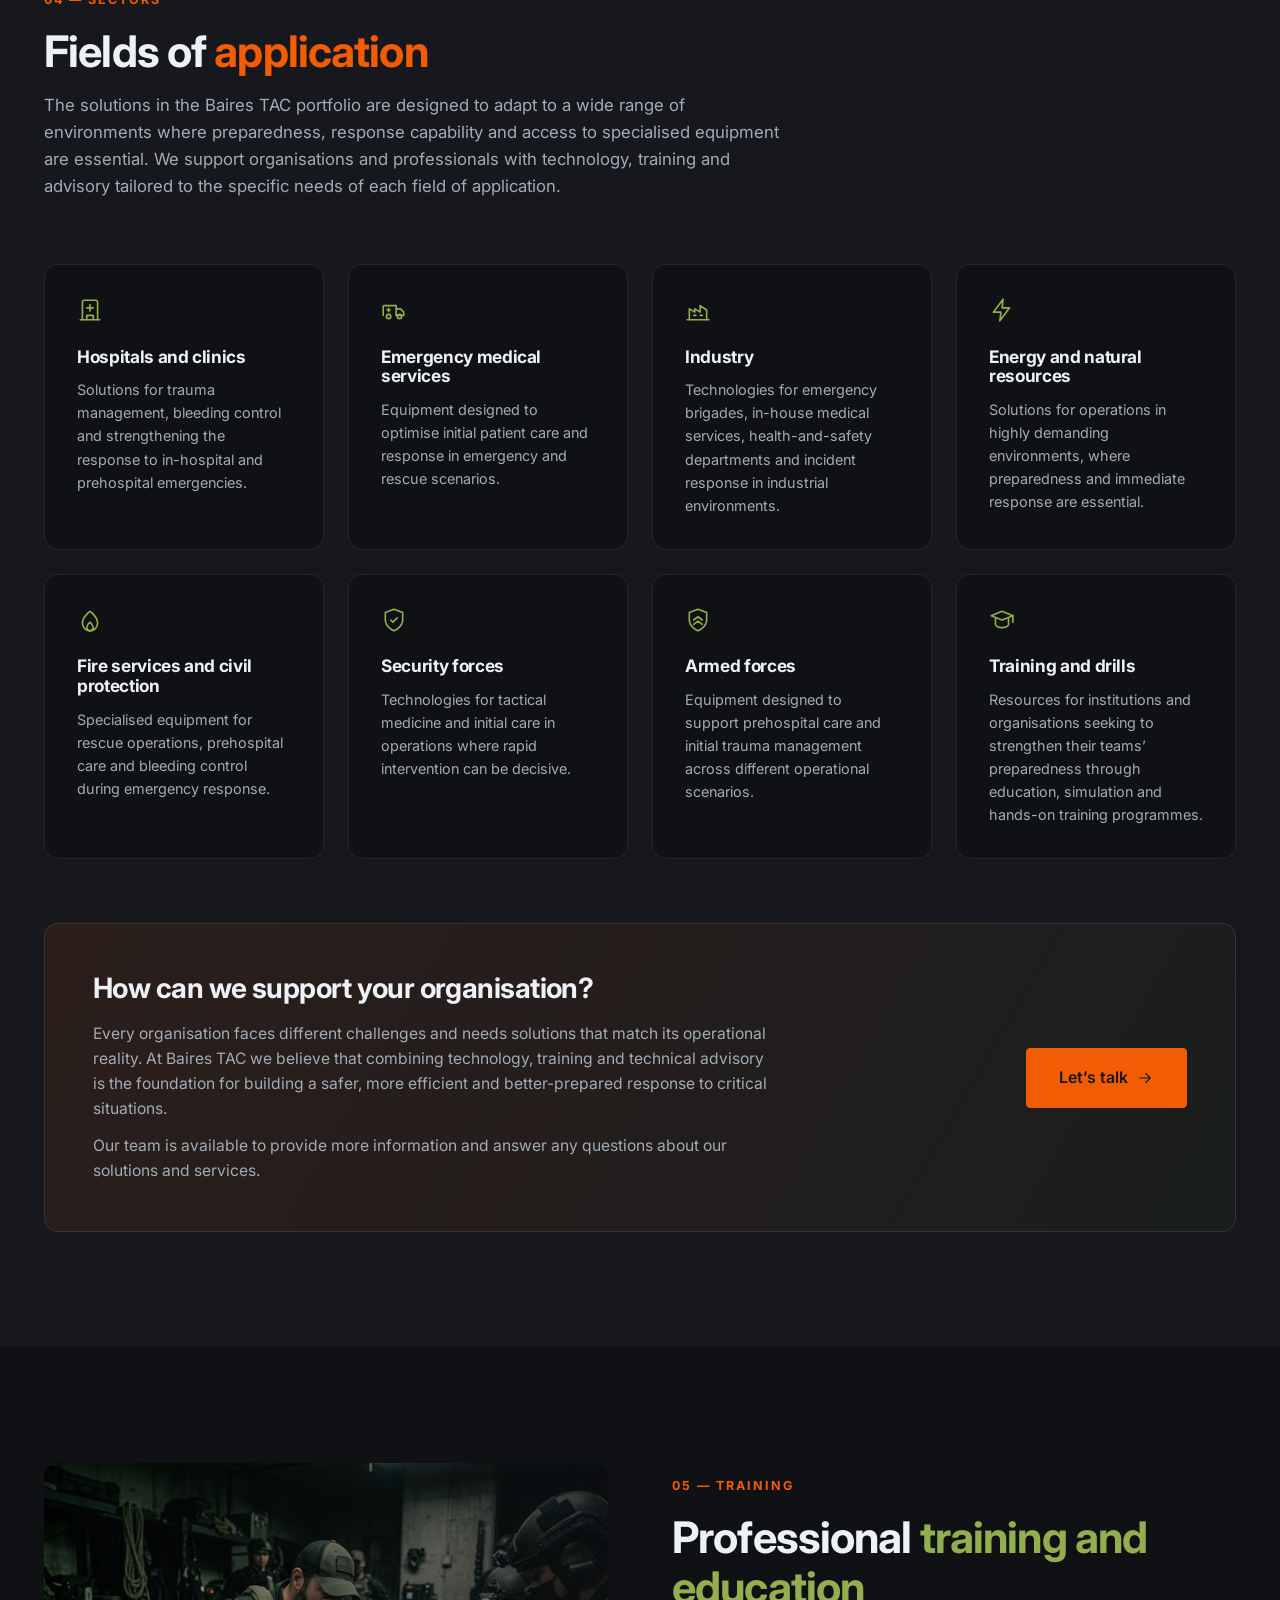
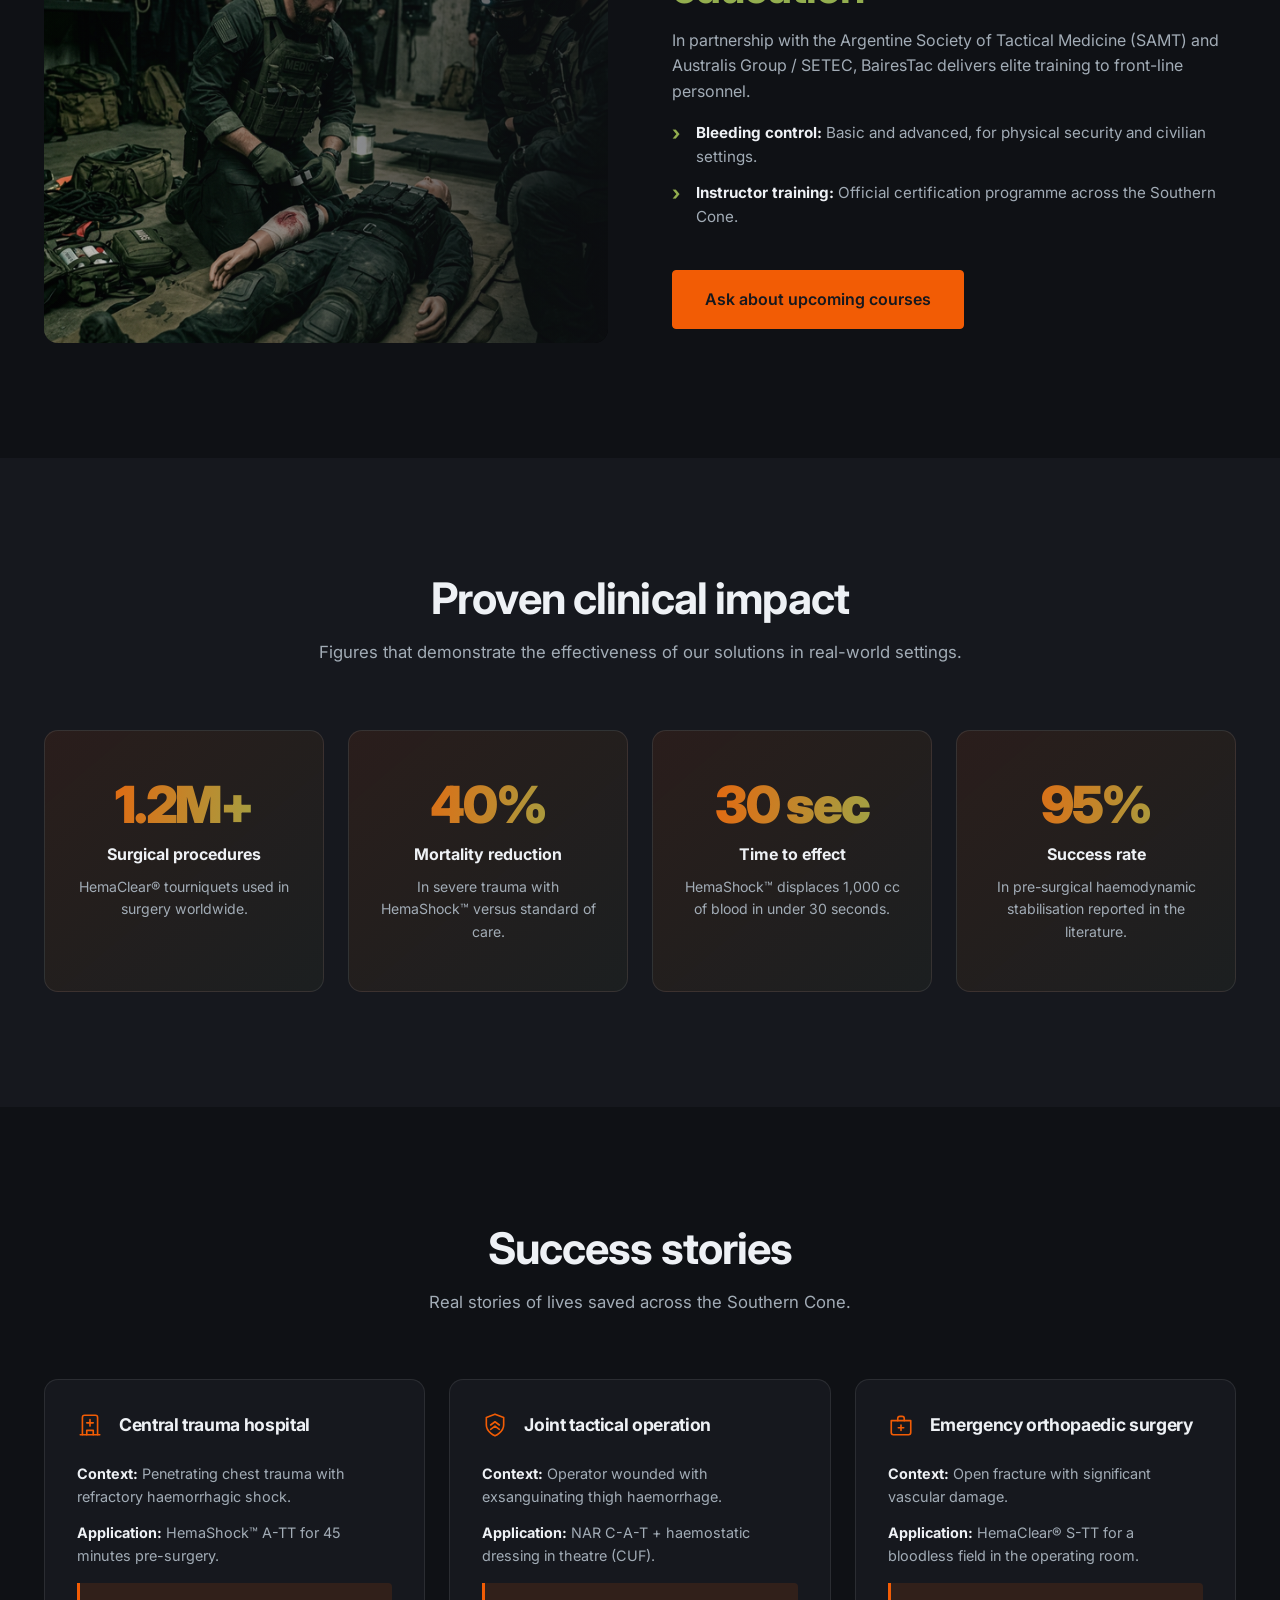
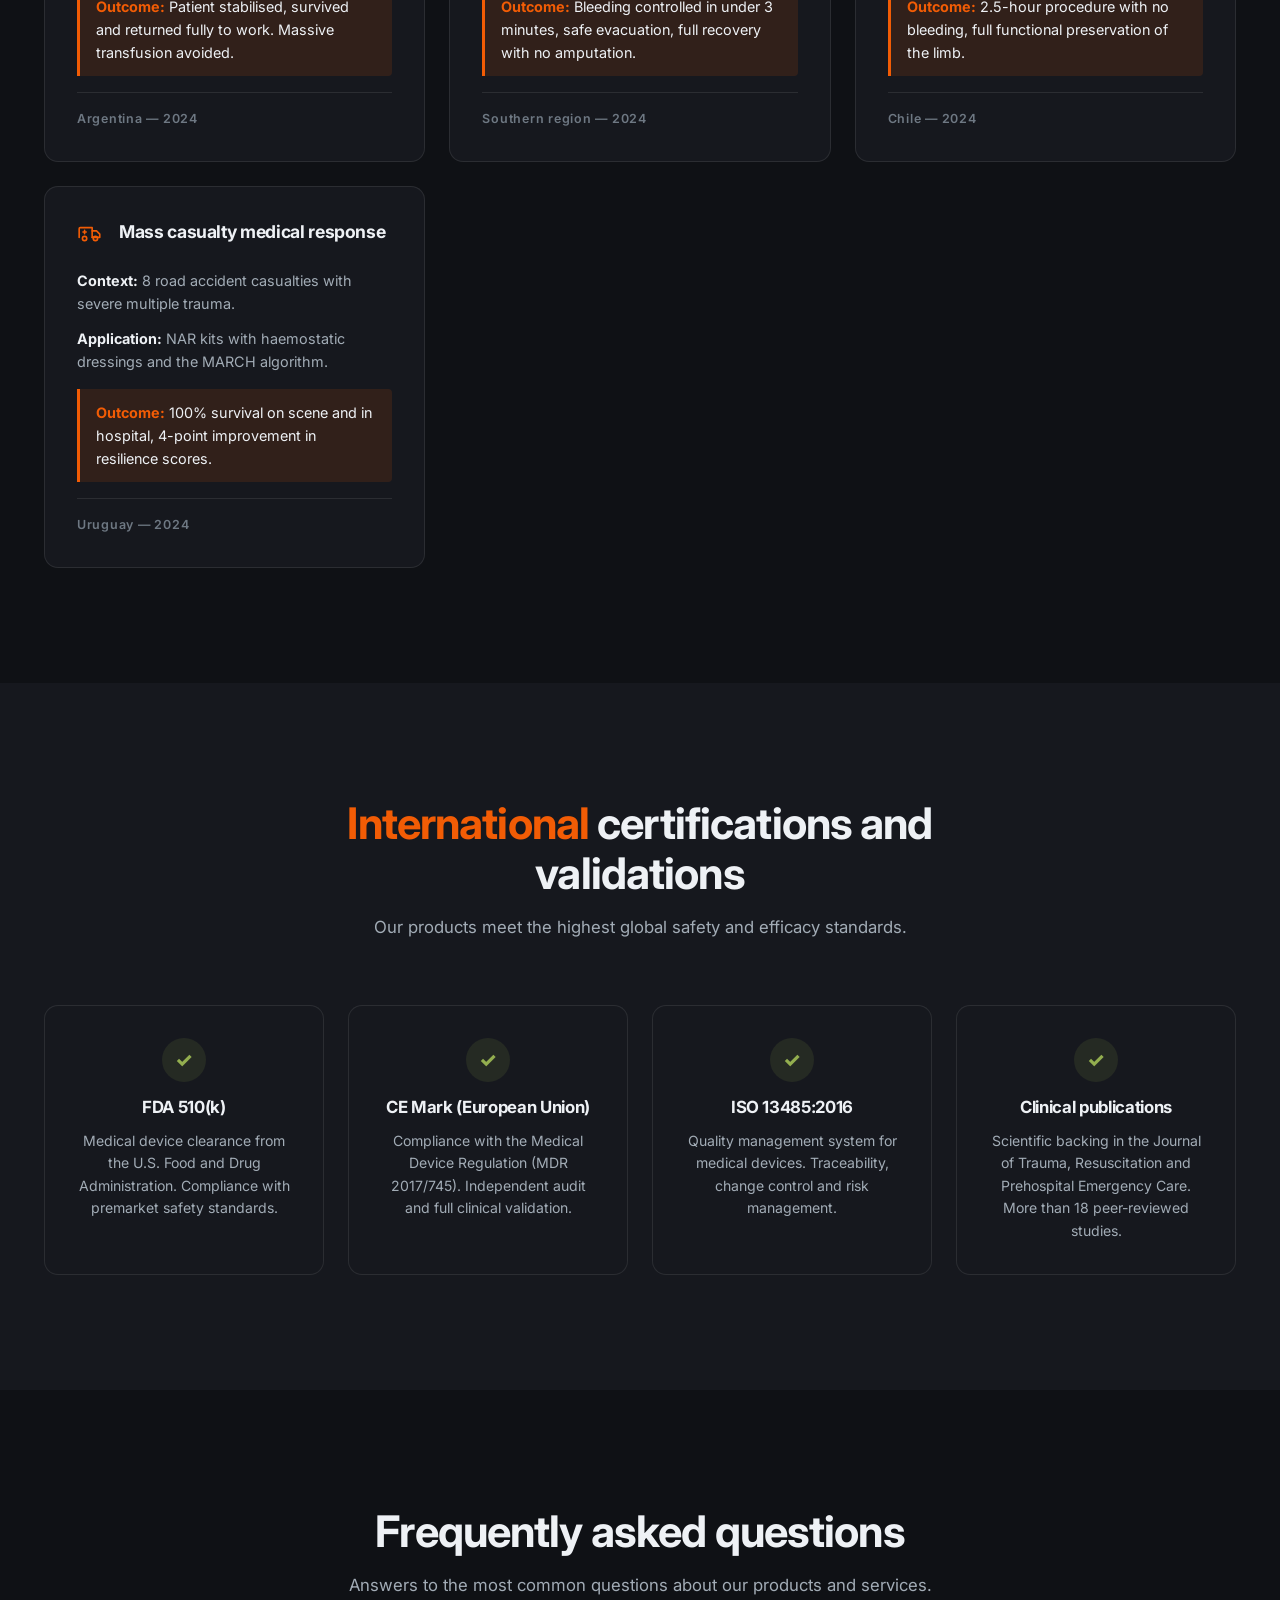
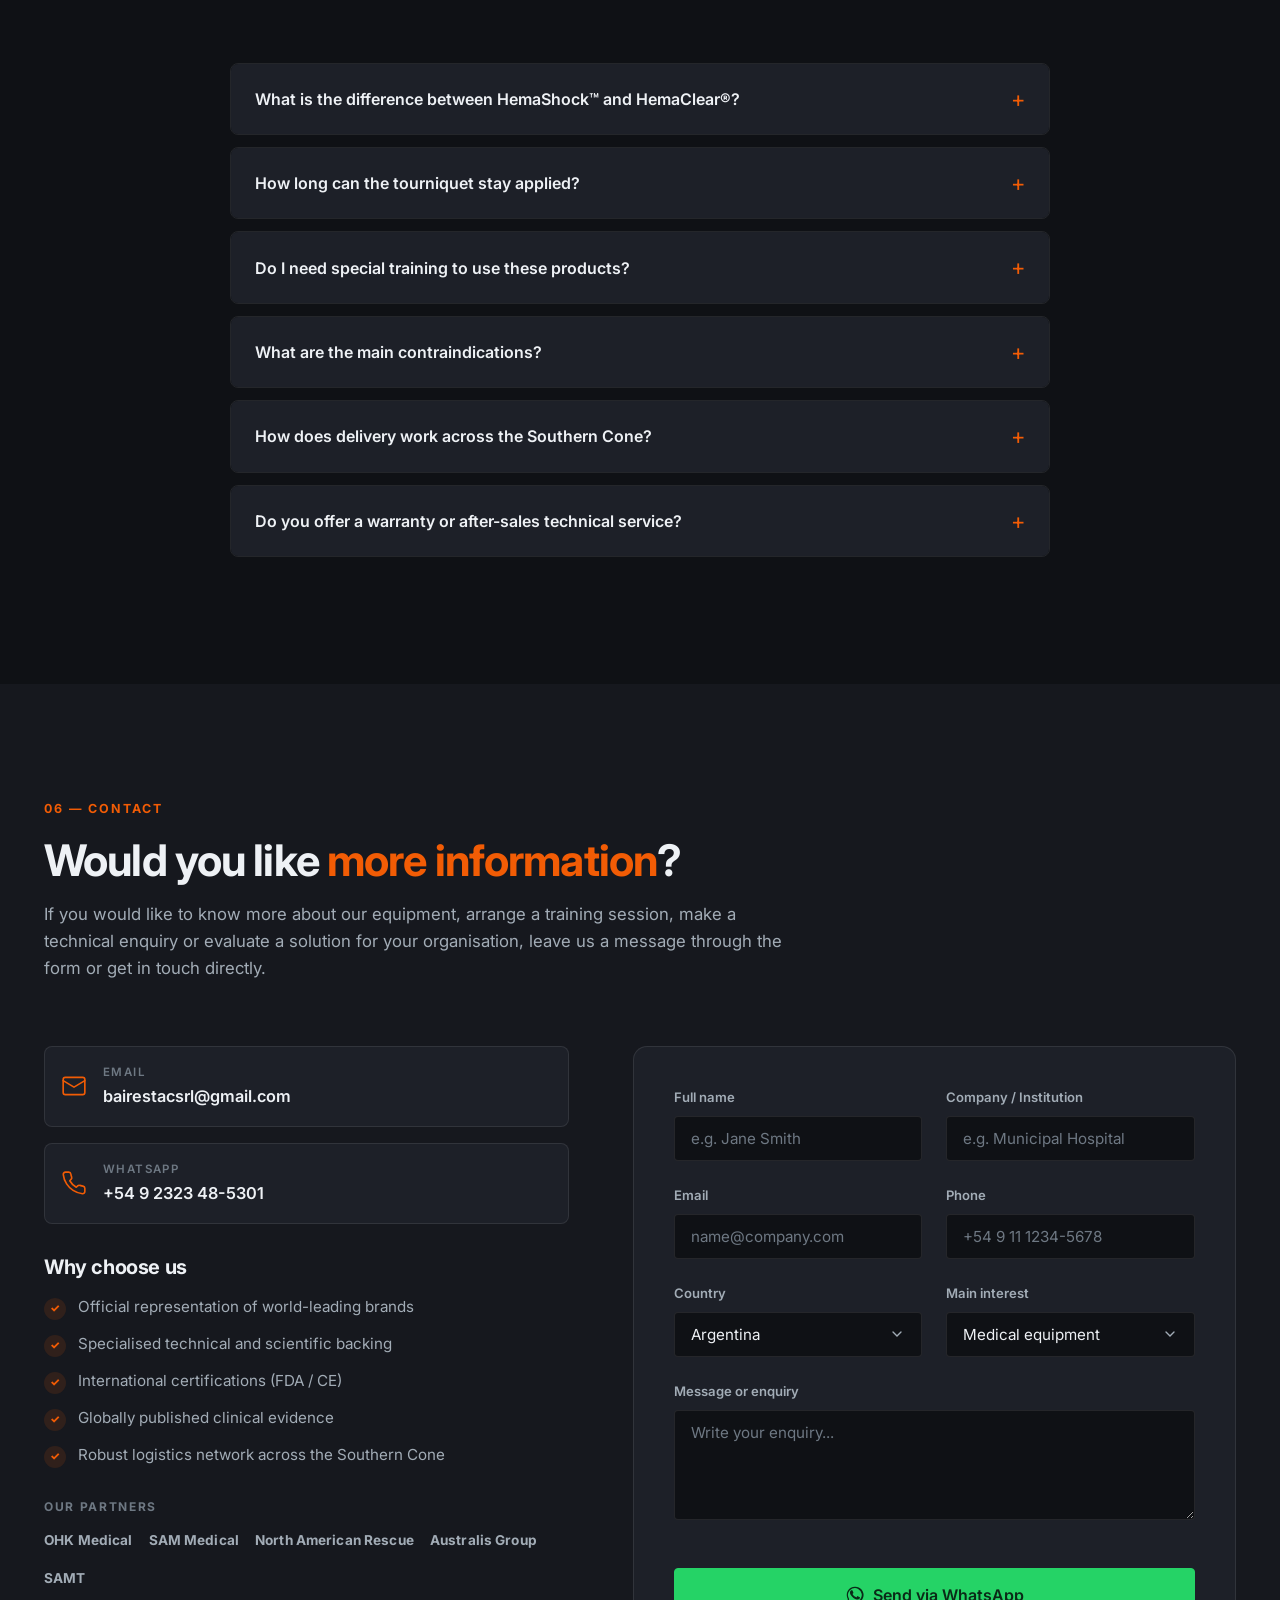
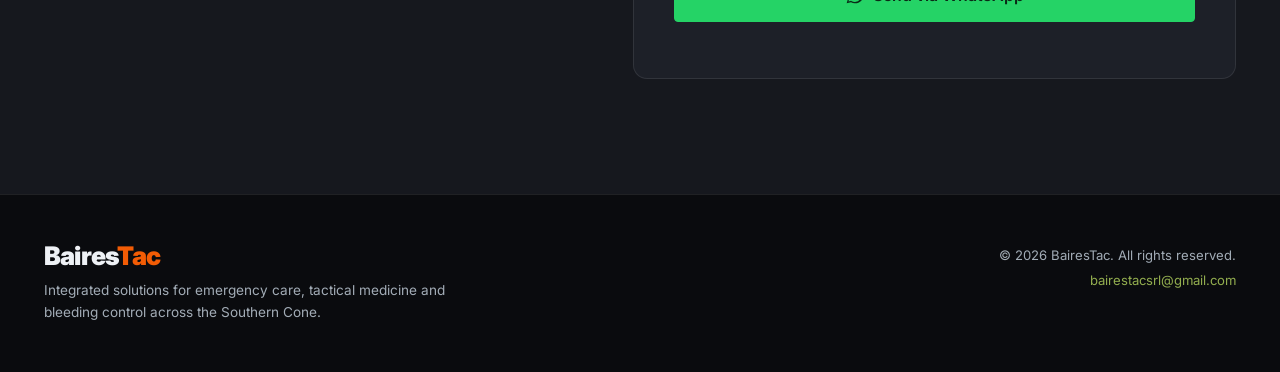
==== commit ecfeed86: "feat: el formulario ahora envía la consulta por WhatsApp Reemplaza el envío por FormSubmit, que adem" ====
--- a/index.html
+++ b/index.html
@@ -83,6 +83,10 @@
             </symbol>
             <symbol id="i-arrow" viewBox="0 0 24 24">
                 <path d="M5 12h14M13 6l6 6-6 6" />
+            </symbol>
+            <symbol id="i-wa" viewBox="0 0 24 24">
+                <path
+                    d="M17.5 14.4c-.3-.2-1.8-.9-2-1-.3-.1-.5-.2-.7.1-.2.3-.8 1-.9 1.2-.2.2-.3.2-.6.1-.3-.2-1.3-.5-2.4-1.5-.9-.8-1.5-1.8-1.7-2.1-.2-.3 0-.5.1-.6l.5-.6c.1-.2.2-.3.3-.5 0-.2 0-.4-.1-.5l-.9-2.2c-.2-.6-.5-.5-.7-.5h-.6c-.2 0-.5.1-.8.4-.3.3-1 1-1 2.5s1.1 2.9 1.2 3.1c.1.2 2.1 3.2 5 4.4.7.3 1.2.5 1.7.6.7.2 1.3.2 1.8.1.6-.1 1.8-.7 2-1.4.3-.7.3-1.3.2-1.4-.1-.1-.3-.2-.6-.3zM12 2a10 10 0 0 0-8.6 15L2 22l5.2-1.4A10 10 0 1 0 12 2zm0 18.3c-1.6 0-3.1-.4-4.4-1.2l-.3-.2-3.1.8.8-3-.2-.3a8.3 8.3 0 1 1 7.2 3.9z" />
             </symbol>
         </defs>
     </svg>
@@ -955,7 +959,7 @@
                             <div class="col-half">
                                 <label for="f-email" data-i18n="form.email">Email</label>
                                 <input type="email" id="f-email" name="email" class="form-control"
-                                    data-i18n-placeholder="form.emailPh" placeholder="nombre@empresa.com" required
+                                    data-i18n-placeholder="form.emailPh" placeholder="nombre@empresa.com"
                                     autocomplete="email">
                             </div>
                             <div class="col-half">
@@ -1001,9 +1005,11 @@
                         <input type="text" name="_honey" class="honeypot" tabindex="-1" autocomplete="off"
                             aria-hidden="true">
 
-                        <button type="submit" class="btn-primary w-100 mt-2" id="submitBtn">
-                            <span class="btn-label" data-i18n="form.submit">Enviar consulta</span>
-                            <span class="btn-spinner" aria-hidden="true"></span>
+                        <button type="submit" class="btn-whatsapp w-100 mt-2" id="submitBtn">
+                            <svg class="icon-brand" aria-hidden="true">
+                                <use href="#i-wa" />
+                            </svg>
+                            <span class="btn-label" data-i18n="form.submit">Enviar por WhatsApp</span>
                         </button>
 
                         <p class="form-status" id="formStatus" role="status" aria-live="polite"></p>
@@ -1034,9 +1040,8 @@
     <!-- WhatsApp -->
     <a href="https://wa.me/5492323485301" class="whatsapp-float" id="waFloat" target="_blank" rel="noopener"
         data-i18n-aria-label="a11y.whatsapp" aria-label="Escribinos por WhatsApp">
-        <svg viewBox="0 0 24 24" aria-hidden="true" focusable="false">
-            <path
-                d="M17.5 14.4c-.3-.2-1.8-.9-2-1-.3-.1-.5-.2-.7.1-.2.3-.8 1-.9 1.2-.2.2-.3.2-.6.1-.3-.2-1.3-.5-2.4-1.5-.9-.8-1.5-1.8-1.7-2.1-.2-.3 0-.5.1-.6l.5-.6c.1-.2.2-.3.3-.5 0-.2 0-.4-.1-.5l-.9-2.2c-.2-.6-.5-.5-.7-.5h-.6c-.2 0-.5.1-.8.4-.3.3-1 1-1 2.5s1.1 2.9 1.2 3.1c.1.2 2.1 3.2 5 4.4.7.3 1.2.5 1.7.6.7.2 1.3.2 1.8.1.6-.1 1.8-.7 2-1.4.3-.7.3-1.3.2-1.4-.1-.1-.3-.2-.6-.3zM12 2a10 10 0 0 0-8.6 15L2 22l5.2-1.4A10 10 0 1 0 12 2zm0 18.3c-1.6 0-3.1-.4-4.4-1.2l-.3-.2-3.1.8.8-3-.2-.3a8.3 8.3 0 1 1 7.2 3.9z" />
+        <svg aria-hidden="true" focusable="false">
+            <use href="#i-wa" />
         </svg>
     </a>
 
--- a/style.css
+++ b/style.css
@@ -16,6 +16,11 @@
     --accent-orange-hover: #FF7526;
     --accent-orange-soft: rgba(242, 92, 5, 0.12);
     --accent-orange-line: rgba(242, 92, 5, 0.32);
+
+    /* Verde de WhatsApp, para lo que lleva a ese canal */
+    --wa-green: #25D366;
+    --wa-green-hover: #3BE07A;
+    --wa-ink: #0A2A17;
 
     /* El oliva oscuro sirve para fondos y bordes; sobre fondo oscuro
        el texto necesita la variante clara para pasar contraste AA. */
@@ -211,7 +216,8 @@
 /* ---------- Botones ---------- */
 .btn-primary,
 .btn-secondary,
-.btn-primary-outline {
+.btn-primary-outline,
+.btn-whatsapp {
     display: inline-flex;
     align-items: center;
     justify-content: center;
@@ -288,25 +294,34 @@
     font-size: 0.9rem;
 }
 
-/* Spinner del botón de envío */
-.btn-spinner {
-    display: none;
-    width: 16px;
-    height: 16px;
-    border: 2px solid rgba(22, 24, 30, 0.35);
-    border-top-color: var(--text-on-accent);
-    border-radius: 50%;
-    animation: spin 0.7s linear infinite;
-}
-
-.btn-primary.is-loading .btn-spinner {
-    display: inline-block;
-}
-
-@keyframes spin {
-    to {
-        transform: rotate(360deg);
-    }
+/* El envío del formulario abre WhatsApp, así que el botón usa el verde
+   de la marca en vez del naranja: anticipa a dónde lleva el clic. */
+.btn-whatsapp {
+    padding: var(--sp-4) var(--sp-6);
+    background-color: var(--wa-green);
+    color: var(--wa-ink);
+    border: 1px solid var(--wa-green);
+    font-size: 1rem;
+}
+
+.btn-whatsapp:hover {
+    background-color: var(--wa-green-hover);
+    border-color: var(--wa-green-hover);
+    transform: translateY(-2px);
+    box-shadow: 0 10px 24px rgba(37, 211, 102, 0.26);
+}
+
+.btn-whatsapp:active {
+    transform: translateY(0);
+    box-shadow: none;
+}
+
+.icon-brand {
+    width: 20px;
+    height: 20px;
+    fill: currentColor;
+    stroke: none;
+    flex-shrink: 0;
 }
 
 .badge {
@@ -1624,8 +1639,8 @@
     right: var(--sp-6);
     width: 56px;
     height: 56px;
-    background-color: #25D366;
-    color: #0A0B0E;
+    background-color: var(--wa-green);
+    color: var(--wa-ink);
     border-radius: 50%;
     display: flex;
     align-items: center;
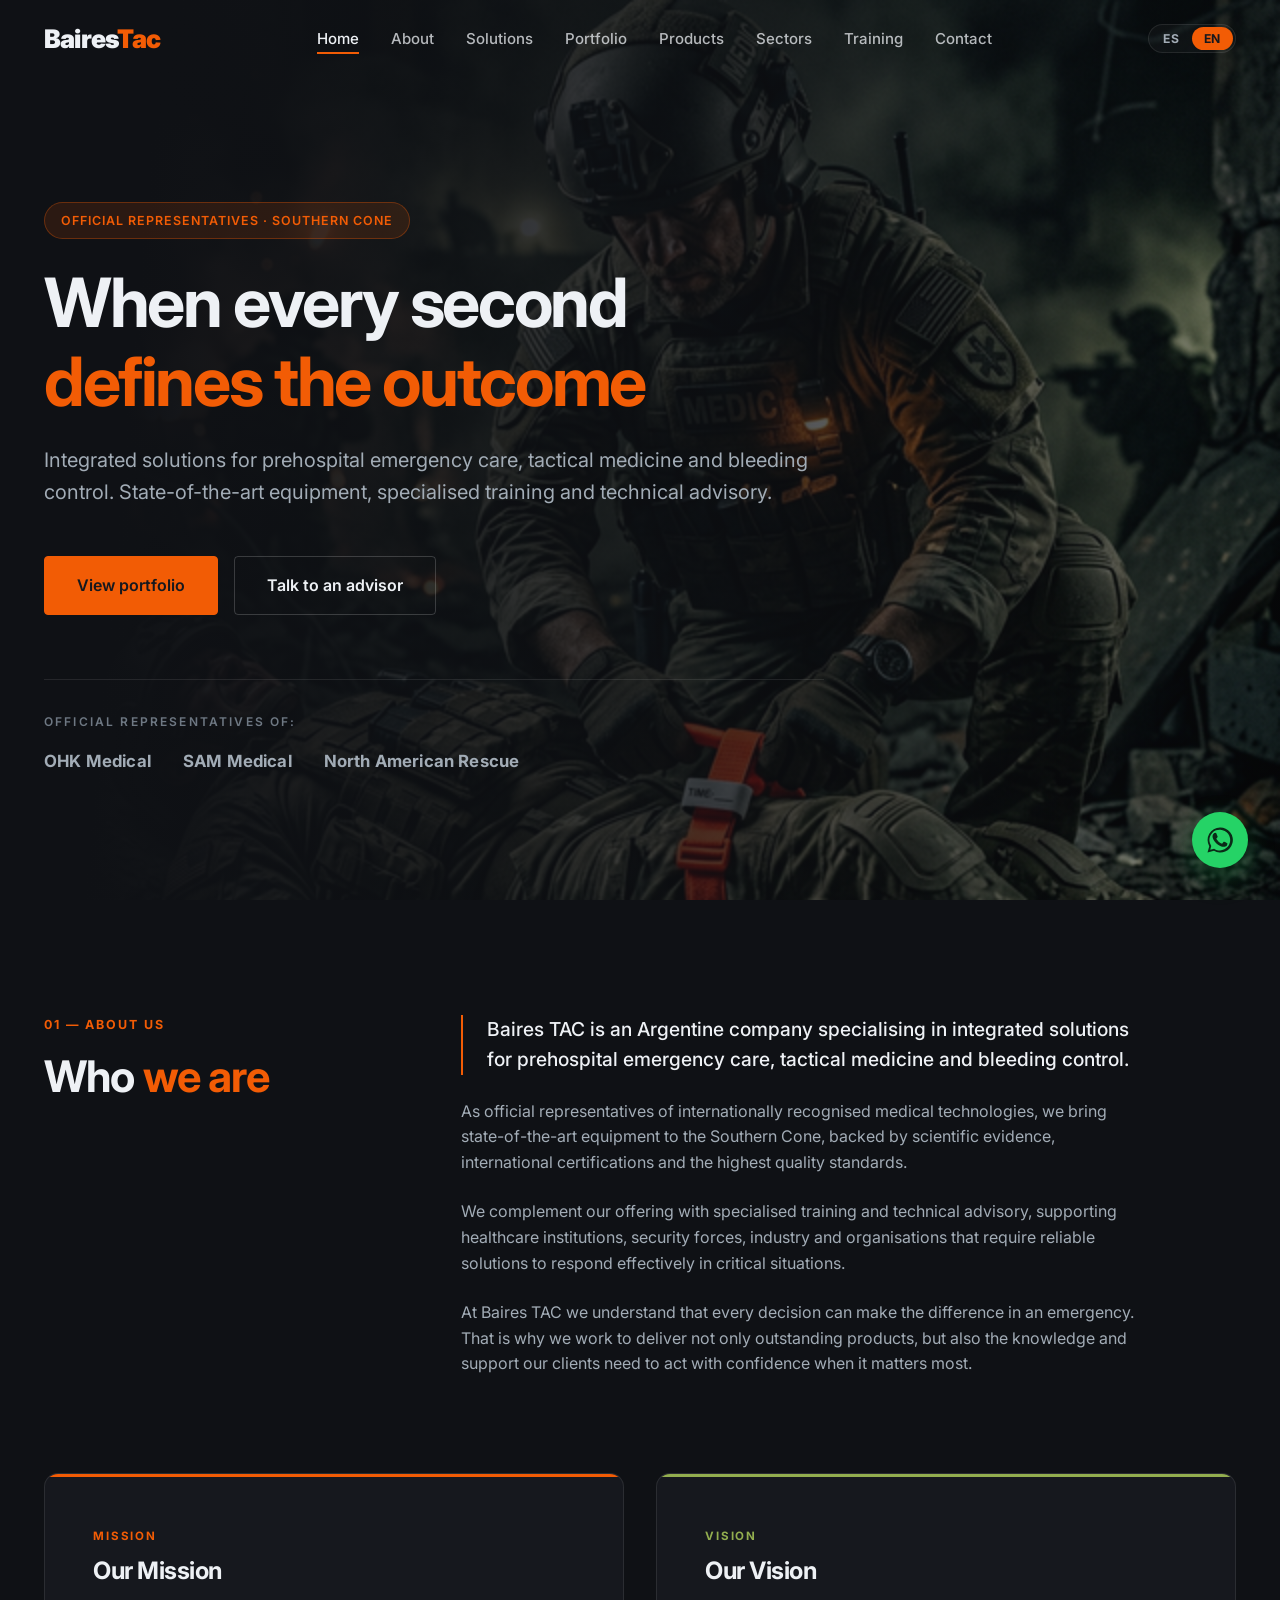
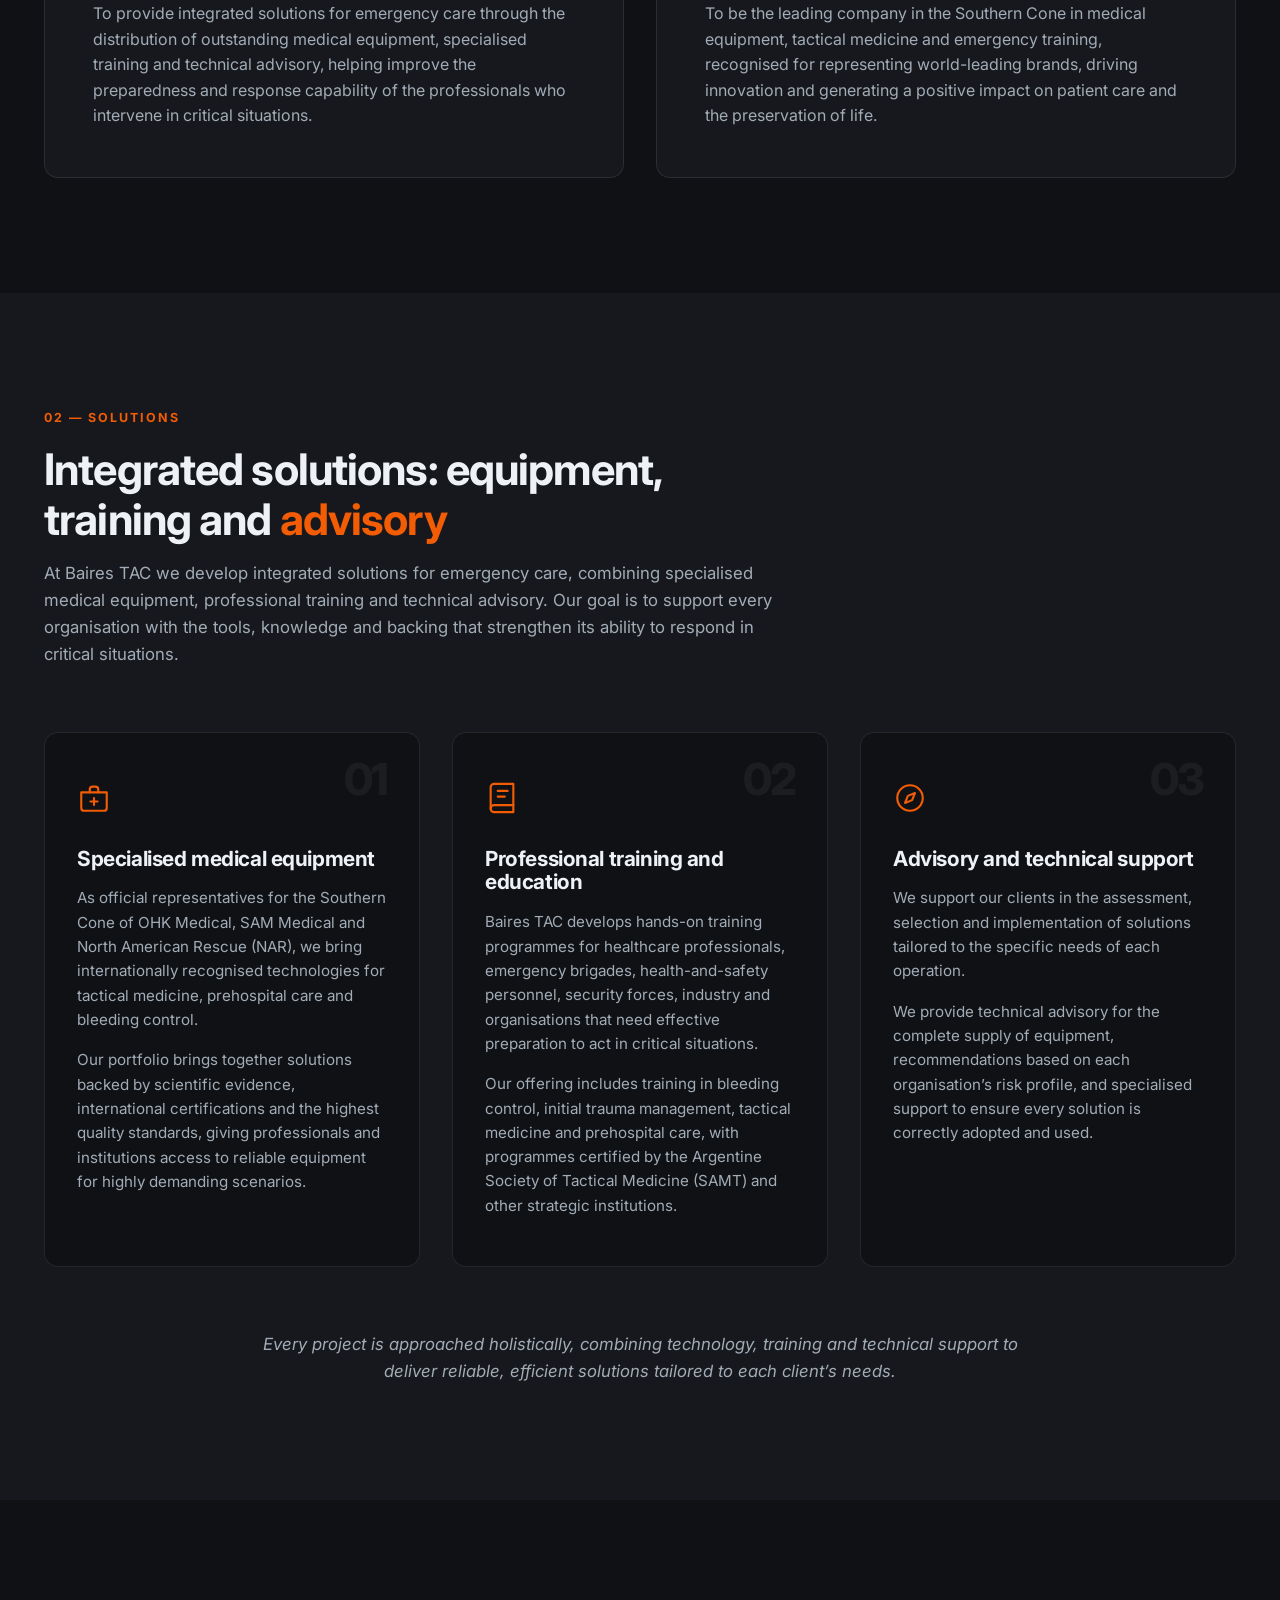
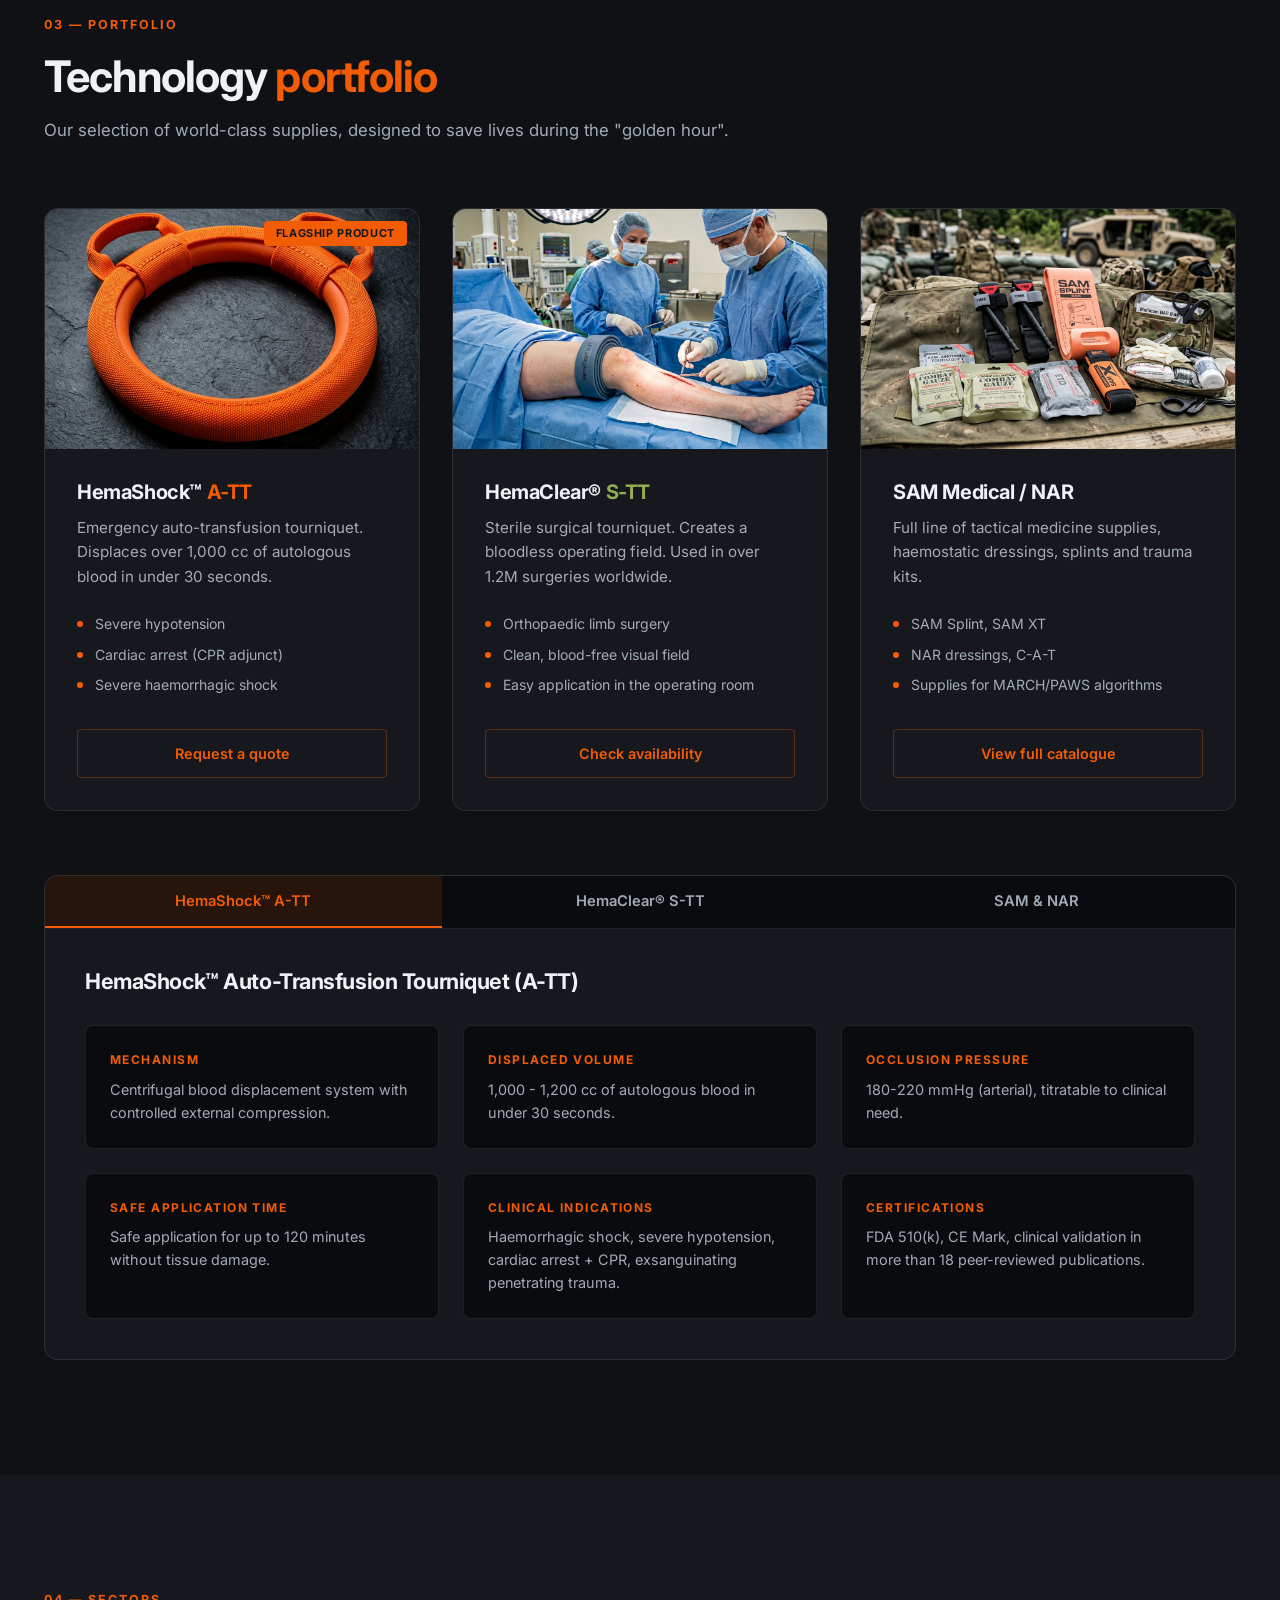
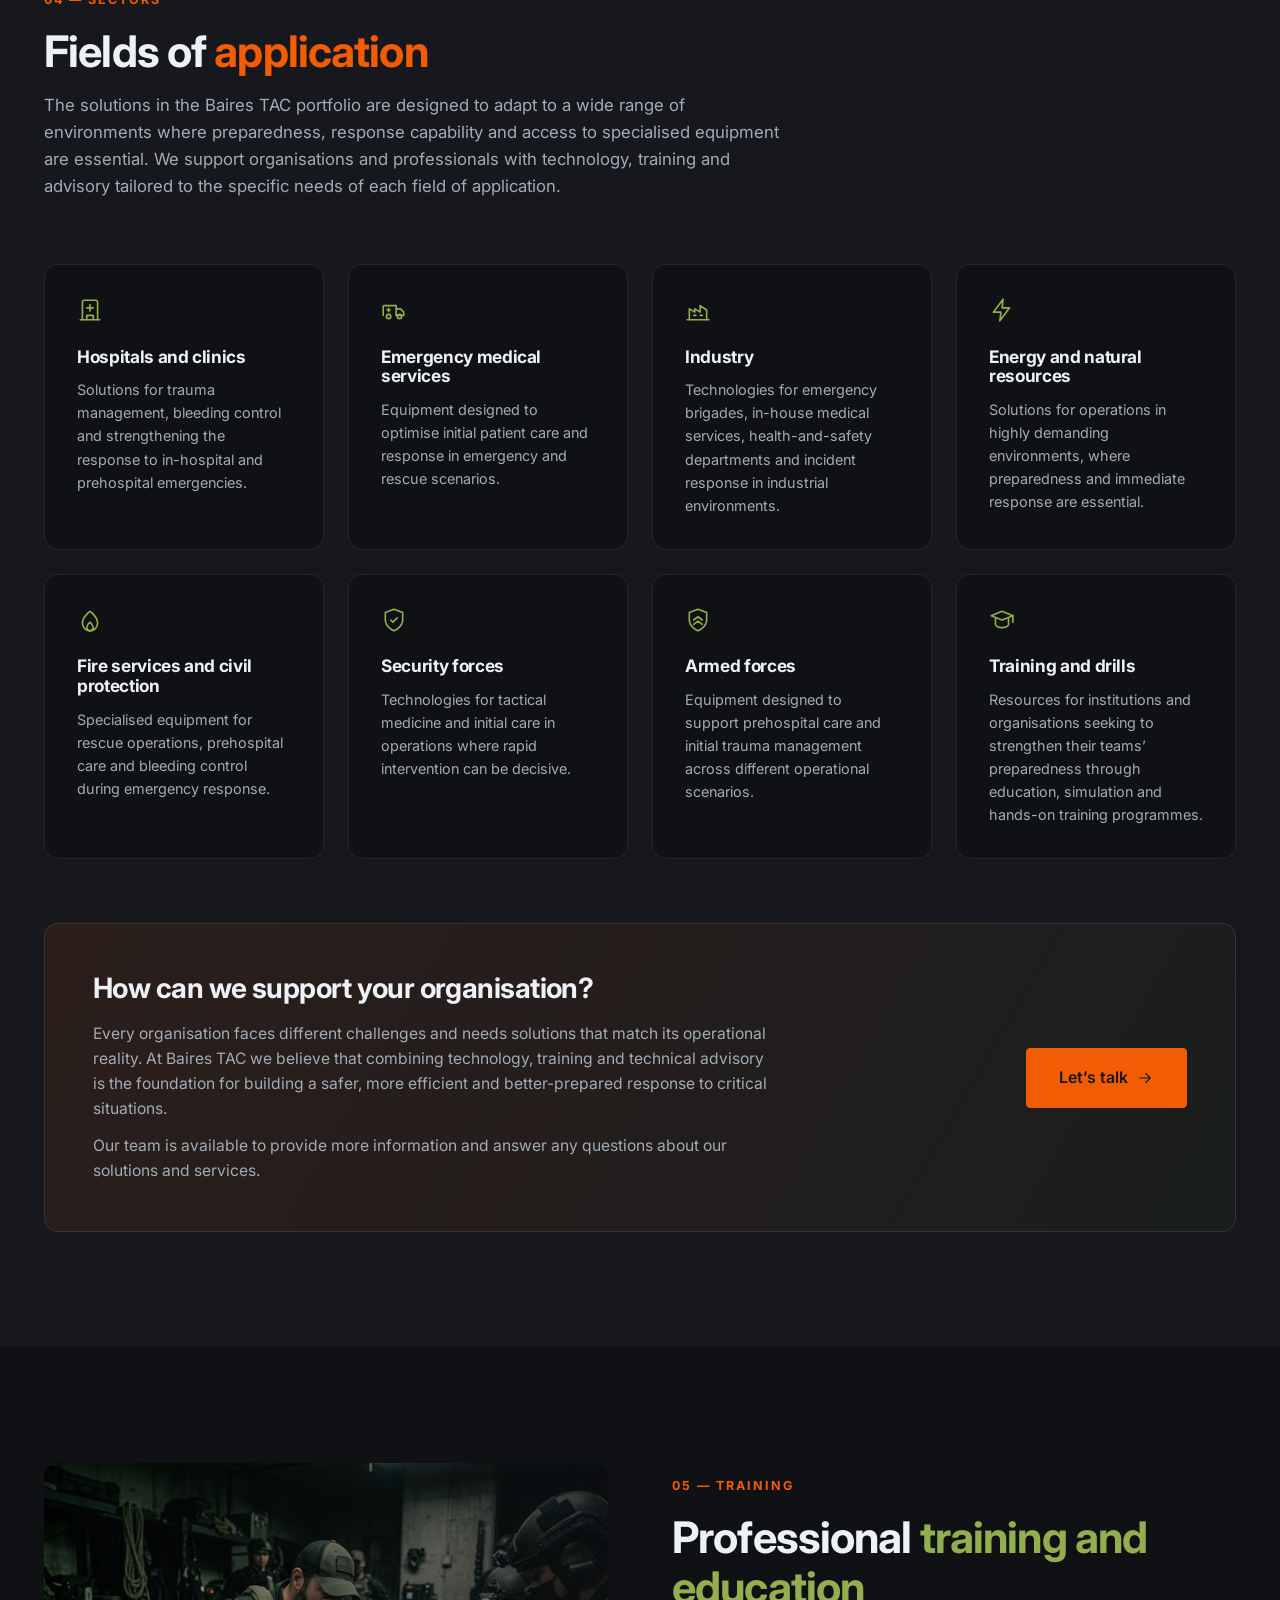
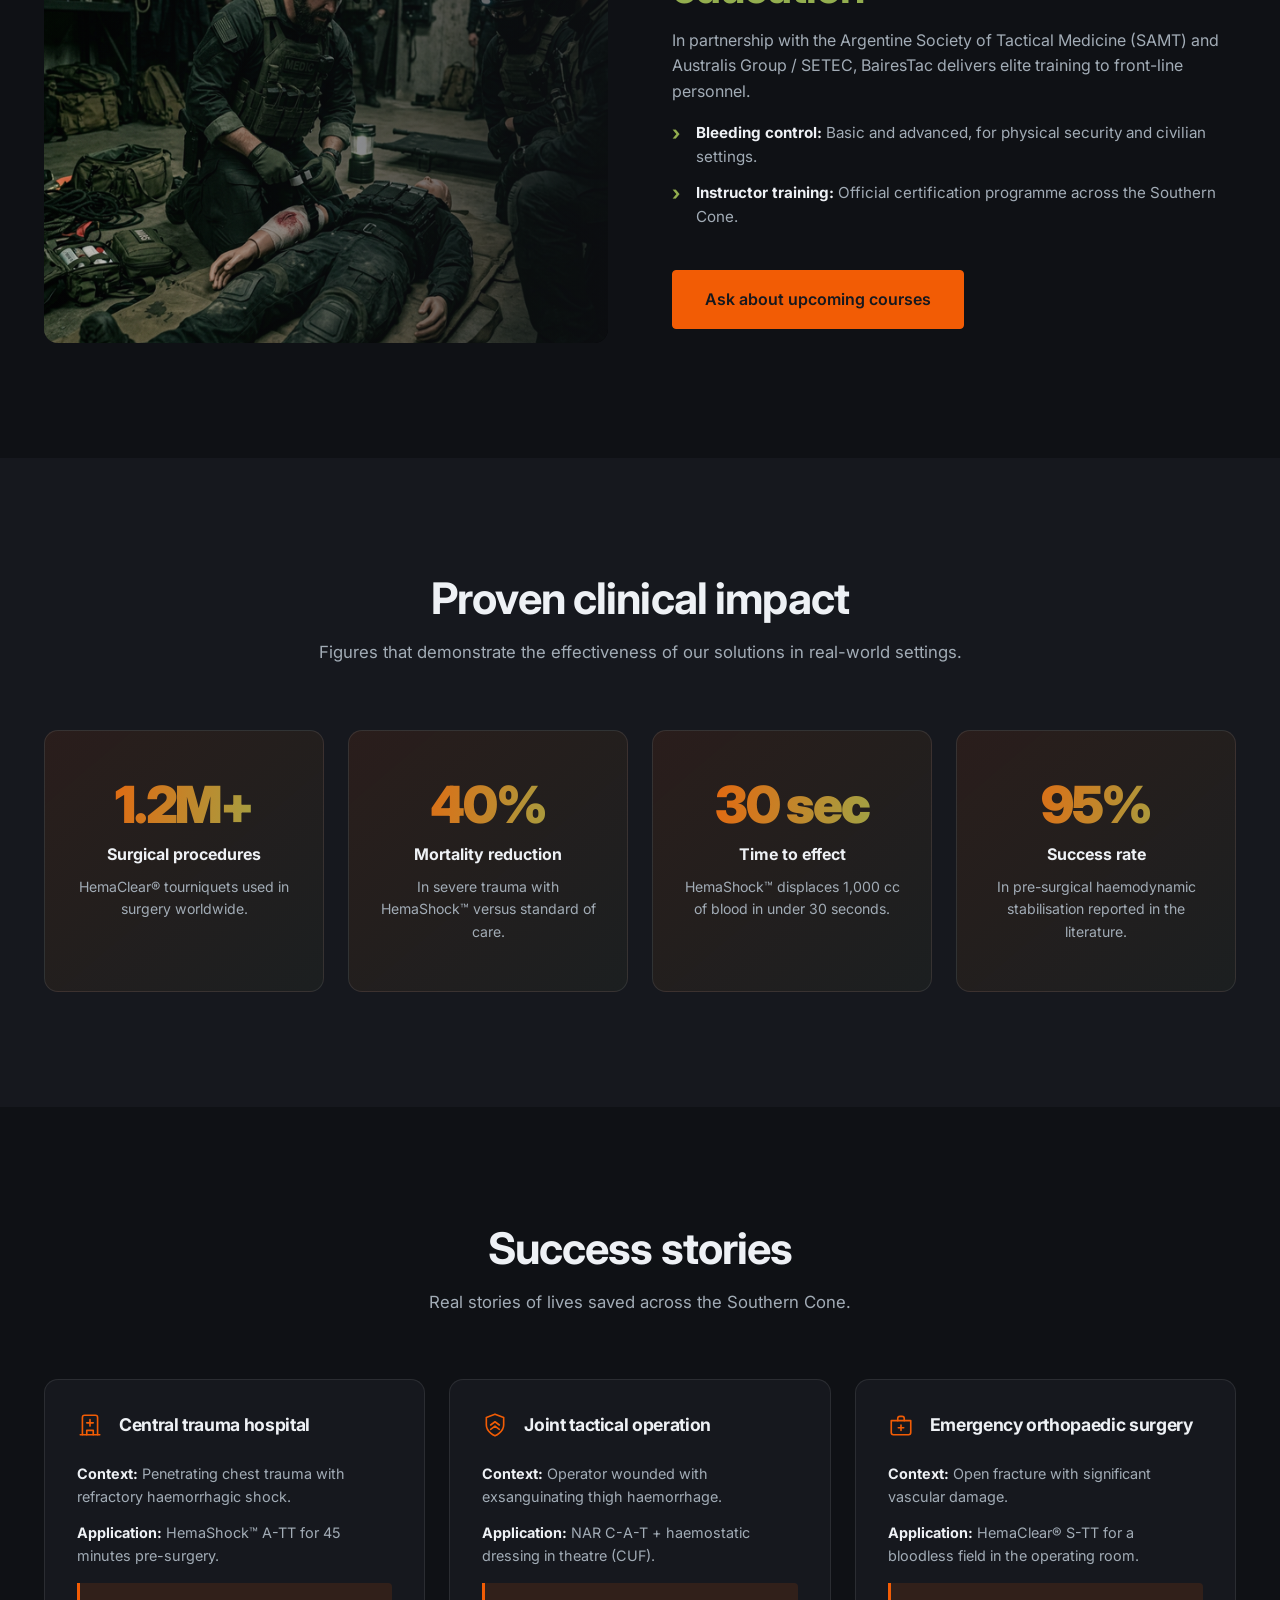
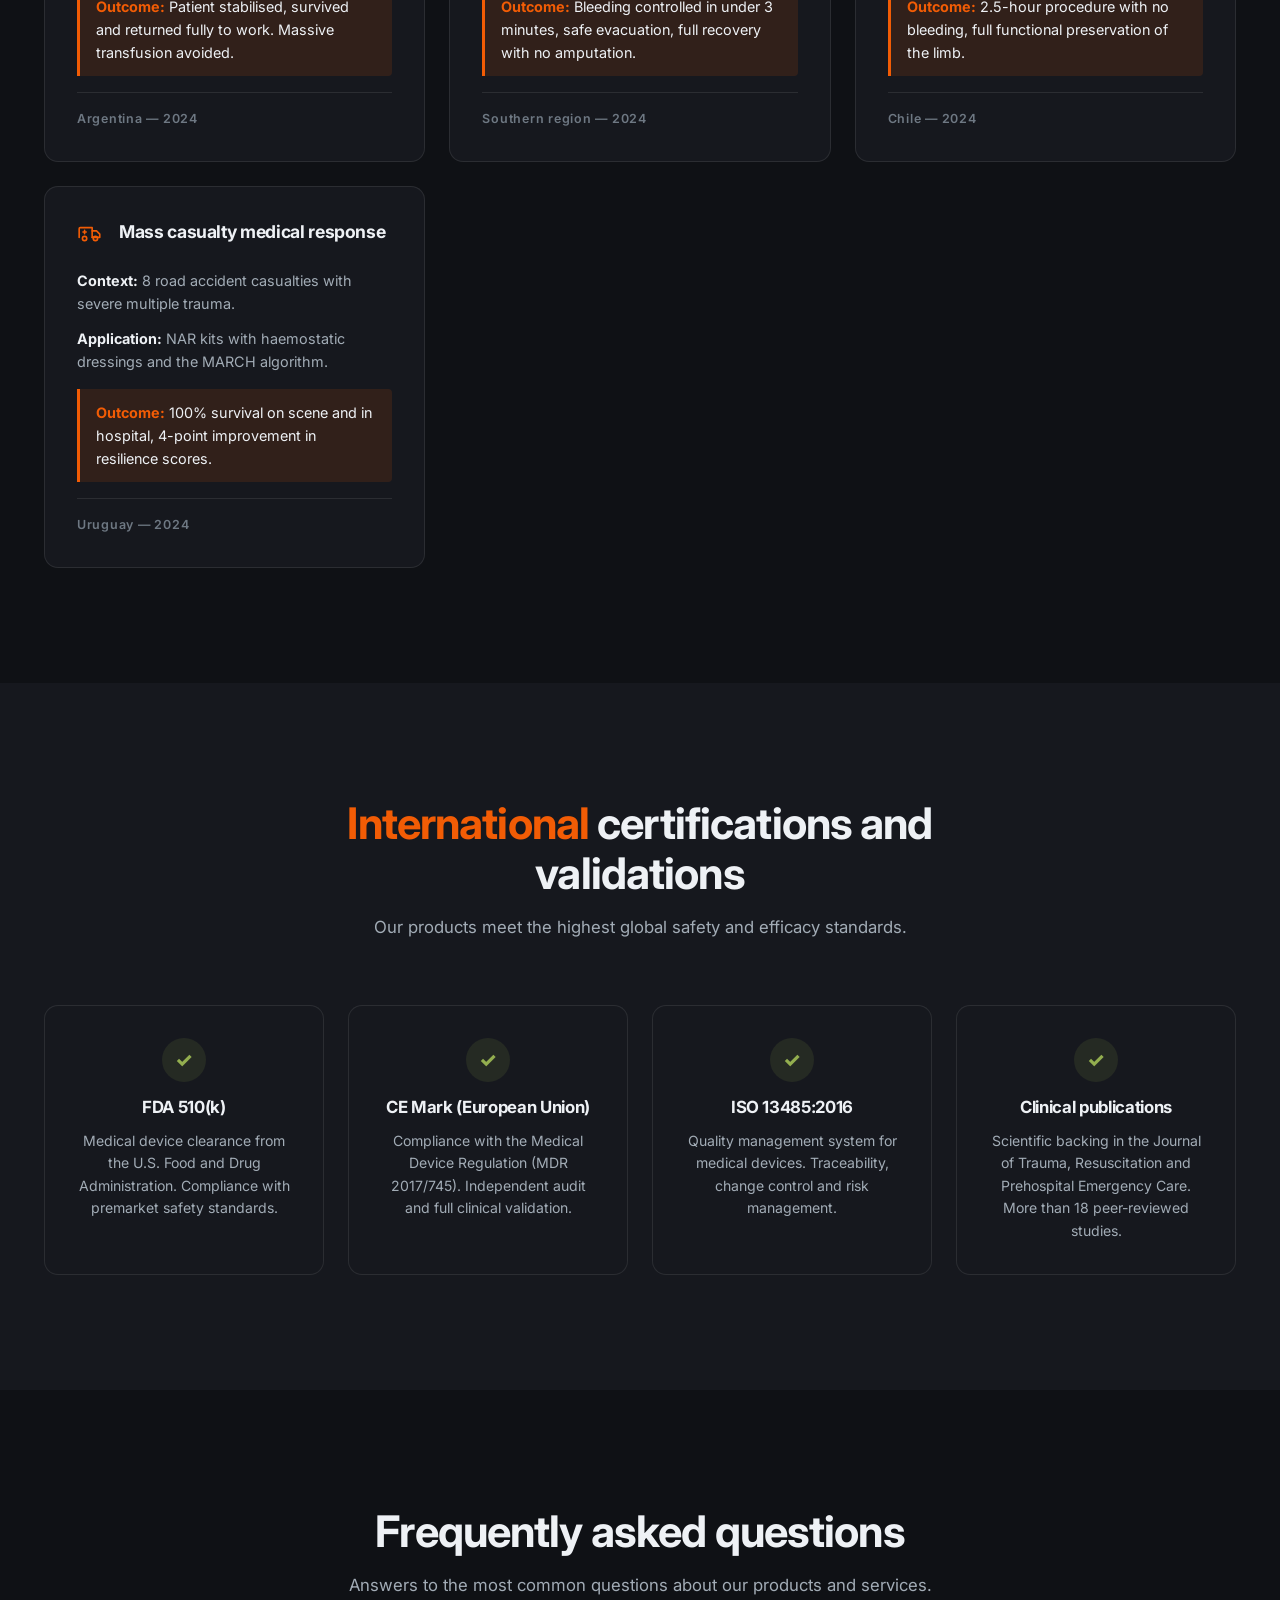
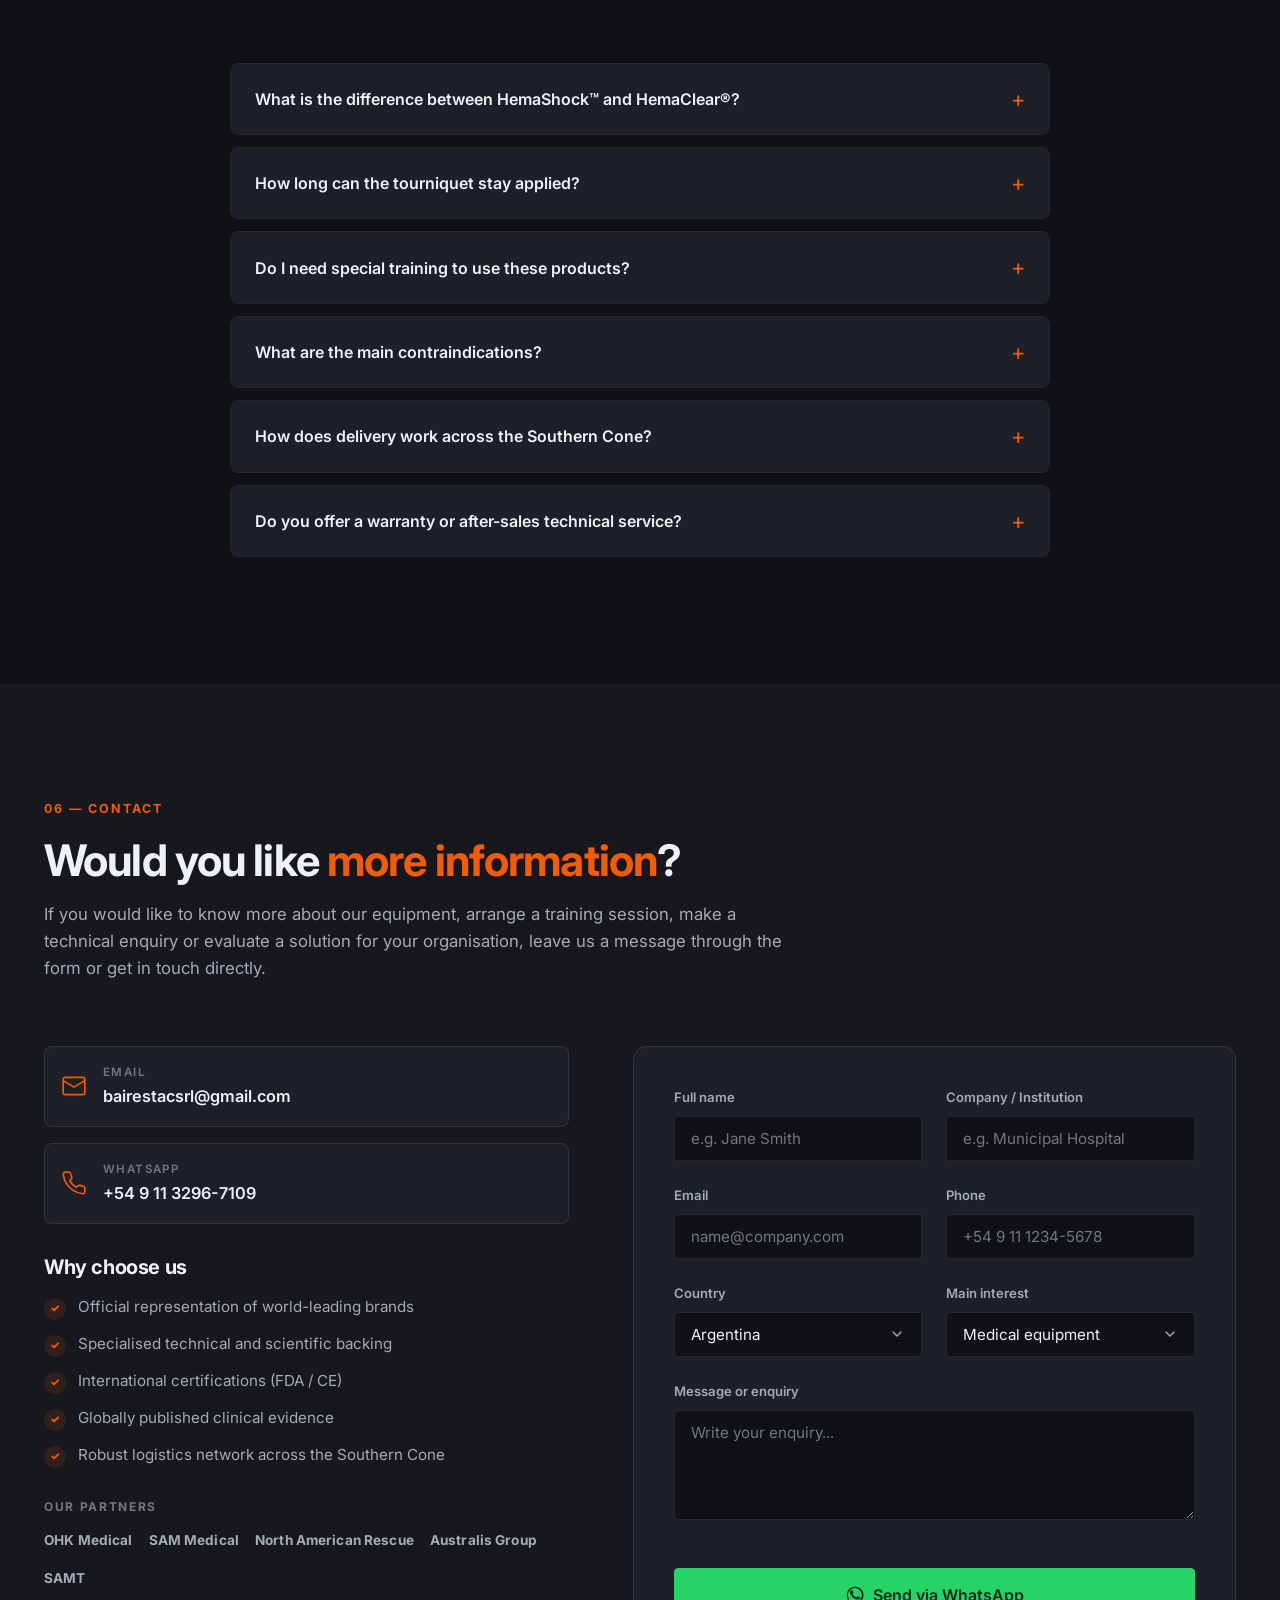
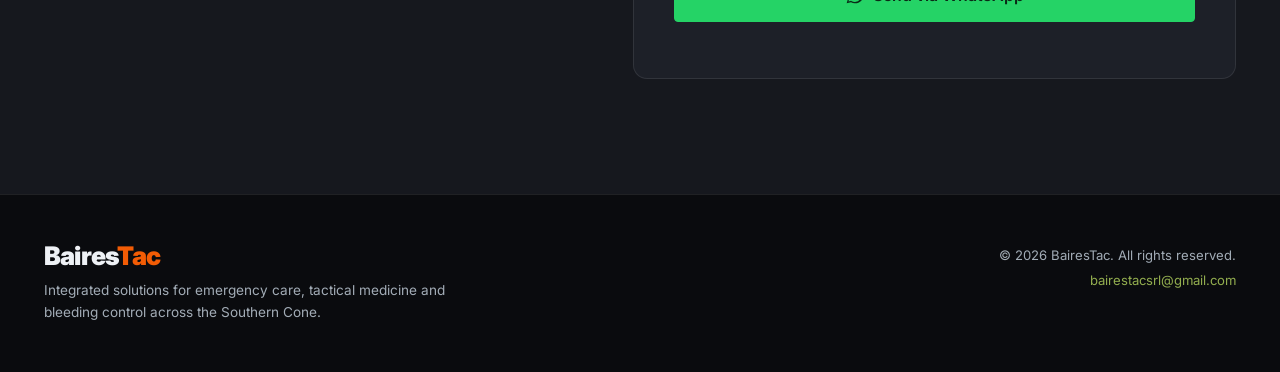
==== commit 911f303e: "feat: subpágina de productos tipo tienda con compra por WhatsApp Nueva sección Productos (productos." ====
--- a/index.html
+++ b/index.html
@@ -103,6 +103,7 @@
                 <li><a href="#nosotros" data-i18n="nav.nosotros">Nosotros</a></li>
                 <li><a href="#soluciones" data-i18n="nav.soluciones">Soluciones</a></li>
                 <li><a href="#portafolio" data-i18n="nav.portafolio">Portafolio</a></li>
+                <li><a href="productos.html" data-i18n="nav.productos">Productos</a></li>
                 <li><a href="#ambitos" data-i18n="nav.ambitos">Ámbitos</a></li>
                 <li><a href="#capacitacion" data-i18n="nav.capacitacion">Capacitación</a></li>
                 <li><a href="#contacto" data-i18n="nav.contacto">Contacto</a></li>
@@ -906,8 +907,8 @@
                                 </svg>
                                 <div>
                                     <span class="channel-label" data-i18n="contact.waLabel">WhatsApp</span>
-                                    <a href="https://wa.me/5492323485301" class="channel-value" id="waLink"
-                                        target="_blank" rel="noopener">+54 9 2323 48-5301</a>
+                                    <a href="https://wa.me/5491132967109" class="channel-value" id="waLink"
+                                        target="_blank" rel="noopener">+54 9 11 3296-7109</a>
                                 </div>
                             </li>
                         </ul>
@@ -1038,7 +1039,7 @@
     </footer>
 
     <!-- WhatsApp -->
-    <a href="https://wa.me/5492323485301" class="whatsapp-float" id="waFloat" target="_blank" rel="noopener"
+    <a href="https://wa.me/5491132967109" class="whatsapp-float" id="waFloat" target="_blank" rel="noopener"
         data-i18n-aria-label="a11y.whatsapp" aria-label="Escribinos por WhatsApp">
         <svg aria-hidden="true" focusable="false">
             <use href="#i-wa" />
--- a/style.css
+++ b/style.css
@@ -1874,3 +1874,401 @@
         height: 52px;
     }
 }
+
+/* =========================================================
+   Tienda (productos.html)
+   La foto de producto vive sobre un panel claro, como en
+   cualquier catálogo: el producto recortado sobre fondo
+   blanco se pierde si lo ponemos sobre el oscuro de la marca.
+   ========================================================= */
+
+.store-header {
+    padding: 140px 0 var(--sp-7);
+    background:
+        radial-gradient(1100px 420px at 12% -10%, rgba(242, 92, 5, 0.13), transparent 60%),
+        var(--bg-card);
+    border-bottom: 1px solid var(--border-color);
+}
+
+.back-link {
+    display: inline-flex;
+    align-items: center;
+    gap: var(--sp-2);
+    color: var(--text-muted);
+    text-decoration: none;
+    font-size: 0.88rem;
+    font-weight: 600;
+    margin-bottom: var(--sp-5);
+    transition: color var(--transition-fast);
+}
+
+.back-link:hover {
+    color: var(--accent-orange);
+}
+
+.store-header h1 {
+    font-size: clamp(2.25rem, 4.6vw, 3.5rem);
+    margin-bottom: var(--sp-4);
+}
+
+.store-lead {
+    color: var(--text-muted);
+    font-size: 1.05rem;
+    max-width: 64ch;
+}
+
+.store-badges {
+    display: flex;
+    flex-wrap: wrap;
+    gap: var(--sp-5);
+    list-style: none;
+    margin-top: var(--sp-6);
+    padding-top: var(--sp-5);
+    border-top: 1px solid var(--border-color);
+}
+
+.store-badges li {
+    display: flex;
+    align-items: center;
+    gap: var(--sp-2);
+    font-size: 0.88rem;
+    font-weight: 500;
+    color: var(--text-muted);
+}
+
+.store-badges .icon {
+    color: var(--accent-olive-text);
+}
+
+.section--store {
+    padding-top: var(--sp-8);
+}
+
+.store-grid {
+    display: grid;
+    grid-template-columns: repeat(auto-fill, minmax(290px, 1fr));
+    gap: var(--sp-5);
+}
+
+.store-card {
+    display: flex;
+    flex-direction: column;
+    background-color: var(--bg-card);
+    border: 1px solid var(--border-color);
+    border-radius: var(--r-lg);
+    overflow: hidden;
+    transition: transform var(--transition-normal), border-color var(--transition-normal), box-shadow var(--transition-normal);
+}
+
+.store-card:hover {
+    transform: translateY(-4px);
+    border-color: var(--accent-orange-line);
+    box-shadow: var(--shadow-lg);
+}
+
+.store-media {
+    position: relative;
+    aspect-ratio: 1 / 1;
+    background-color: #EEF1F4;
+    overflow: hidden;
+}
+
+.store-media img {
+    width: 100%;
+    height: 100%;
+    object-fit: cover;
+    transition: transform var(--transition-slow);
+}
+
+.store-card:hover .store-media img {
+    transform: scale(1.04);
+}
+
+.store-tag {
+    position: absolute;
+    top: var(--sp-3);
+    left: var(--sp-3);
+    background-color: var(--accent-orange);
+    color: var(--text-on-accent);
+    font-size: 0.66rem;
+    font-weight: 700;
+    letter-spacing: 0.08em;
+    text-transform: uppercase;
+    padding: var(--sp-1) var(--sp-3);
+    border-radius: var(--r-sm);
+}
+
+.store-body {
+    display: flex;
+    flex-direction: column;
+    flex-grow: 1;
+    padding: var(--sp-5);
+}
+
+.store-name {
+    font-size: 1.1rem;
+    font-weight: 700;
+    line-height: 1.25;
+    margin-bottom: var(--sp-3);
+}
+
+.store-short {
+    color: var(--text-muted);
+    font-size: 0.88rem;
+    margin-bottom: var(--sp-5);
+}
+
+.store-price {
+    display: flex;
+    align-items: baseline;
+    gap: var(--sp-2);
+    margin-top: auto;
+    padding-top: var(--sp-4);
+    border-top: 1px solid var(--border-color);
+}
+
+.price-amount {
+    font-size: 1.6rem;
+    font-weight: 800;
+    letter-spacing: -0.03em;
+    color: var(--text-main);
+}
+
+.price-currency {
+    font-size: 0.75rem;
+    font-weight: 700;
+    letter-spacing: 0.1em;
+    color: var(--text-faint);
+}
+
+.store-actions {
+    display: grid;
+    grid-template-columns: 1fr 1fr;
+    gap: var(--sp-3);
+    margin-top: var(--sp-4);
+}
+
+.store-actions .btn-primary-outline,
+.store-actions .btn-whatsapp {
+    padding: var(--sp-3) var(--sp-3);
+    font-size: 0.9rem;
+}
+
+/* Aviso de cómo se compra */
+.store-note {
+    display: flex;
+    gap: var(--sp-5);
+    align-items: flex-start;
+    margin-top: var(--sp-8);
+    padding: clamp(24px, 3.5vw, 40px);
+    background: linear-gradient(120deg, rgba(37, 211, 102, 0.09) 0%, rgba(242, 92, 5, 0.06) 100%);
+    border: 1px solid var(--border-color);
+    border-radius: var(--r-lg);
+}
+
+.store-note .icon-md {
+    color: var(--wa-green);
+    margin-top: 4px;
+}
+
+.store-note h2 {
+    font-size: 1.3rem;
+    margin-bottom: var(--sp-3);
+}
+
+.store-note p {
+    color: var(--text-muted);
+    max-width: 72ch;
+}
+
+.store-note strong {
+    color: var(--text-main);
+}
+
+/* ---------- Ficha de producto ---------- */
+.pd-modal {
+    width: min(1000px, calc(100vw - 32px));
+    max-height: calc(100vh - 64px);
+    padding: 0;
+    border: 1px solid var(--border-strong);
+    border-radius: var(--r-lg);
+    background-color: var(--bg-card);
+    color: var(--text-main);
+    overflow: auto;
+    overscroll-behavior: contain;
+}
+
+.pd-modal::backdrop {
+    background-color: rgba(8, 9, 12, 0.78);
+    backdrop-filter: blur(4px);
+    -webkit-backdrop-filter: blur(4px);
+}
+
+body.modal-open {
+    overflow: hidden;
+}
+
+.pd-close {
+    position: sticky;
+    top: var(--sp-3);
+    float: right;
+    z-index: 2;
+    margin: var(--sp-3) var(--sp-3) 0 0;
+    display: flex;
+    align-items: center;
+    justify-content: center;
+    width: 40px;
+    height: 40px;
+    background-color: var(--bg-elevated);
+    color: var(--text-main);
+    border: 1px solid var(--border-color);
+    border-radius: 50%;
+    cursor: pointer;
+    transition: background-color var(--transition-fast), color var(--transition-fast);
+}
+
+.pd-close:hover {
+    background-color: var(--accent-orange);
+    color: var(--text-on-accent);
+    border-color: var(--accent-orange);
+}
+
+.pd {
+    display: grid;
+    grid-template-columns: minmax(0, 0.9fr) minmax(0, 1.1fr);
+    gap: clamp(20px, 3vw, 40px);
+    padding: clamp(20px, 3vw, 40px);
+}
+
+.pd[hidden] {
+    display: none;
+}
+
+.pd-gallery {
+    position: sticky;
+    top: var(--sp-5);
+    align-self: start;
+}
+
+.pd-main {
+    width: 100%;
+    aspect-ratio: 1 / 1;
+    object-fit: cover;
+    background-color: #EEF1F4;
+    border-radius: var(--r-md);
+}
+
+.pd-thumbs {
+    display: flex;
+    flex-wrap: wrap;
+    gap: var(--sp-2);
+    margin-top: var(--sp-3);
+}
+
+.pd-thumb {
+    width: 62px;
+    height: 62px;
+    padding: 0;
+    background-color: #EEF1F4;
+    border: 2px solid transparent;
+    border-radius: var(--r-sm);
+    overflow: hidden;
+    cursor: pointer;
+    transition: border-color var(--transition-fast), opacity var(--transition-fast);
+    opacity: 0.65;
+}
+
+.pd-thumb img {
+    width: 100%;
+    height: 100%;
+    object-fit: cover;
+}
+
+.pd-thumb:hover {
+    opacity: 1;
+}
+
+.pd-thumb.is-active {
+    border-color: var(--accent-orange);
+    opacity: 1;
+}
+
+.pd-info h2 {
+    font-size: clamp(1.4rem, 2.6vw, 1.9rem);
+    margin-bottom: var(--sp-3);
+}
+
+.pd-info .store-price {
+    margin: 0 0 var(--sp-5);
+    padding-top: 0;
+    border-top: none;
+}
+
+.pd-info h3 {
+    font-size: 0.78rem;
+    font-weight: 700;
+    letter-spacing: 0.14em;
+    text-transform: uppercase;
+    color: var(--accent-orange);
+    margin: var(--sp-6) 0 var(--sp-3);
+}
+
+.pd-info p {
+    color: var(--text-muted);
+    font-size: 0.95rem;
+    margin-bottom: var(--sp-4);
+}
+
+.pd-list {
+    list-style: none;
+    display: grid;
+    gap: var(--sp-3);
+}
+
+.pd-list li {
+    position: relative;
+    padding-left: var(--sp-5);
+    color: var(--text-muted);
+    font-size: 0.92rem;
+    line-height: 1.6;
+}
+
+.pd-list li::before {
+    content: '';
+    position: absolute;
+    left: 0;
+    top: 9px;
+    width: 6px;
+    height: 6px;
+    background-color: var(--accent-orange);
+    border-radius: 50%;
+}
+
+.pd-list--plain li::before {
+    background-color: var(--accent-olive-text);
+}
+
+.pd-list strong {
+    color: var(--text-main);
+}
+
+@media (max-width: 860px) {
+    .pd {
+        grid-template-columns: 1fr;
+    }
+
+    .pd-gallery {
+        position: static;
+    }
+
+    .store-note {
+        flex-direction: column;
+        gap: var(--sp-4);
+    }
+}
+
+@media (max-width: 420px) {
+    .store-actions {
+        grid-template-columns: 1fr;
+    }
+}
